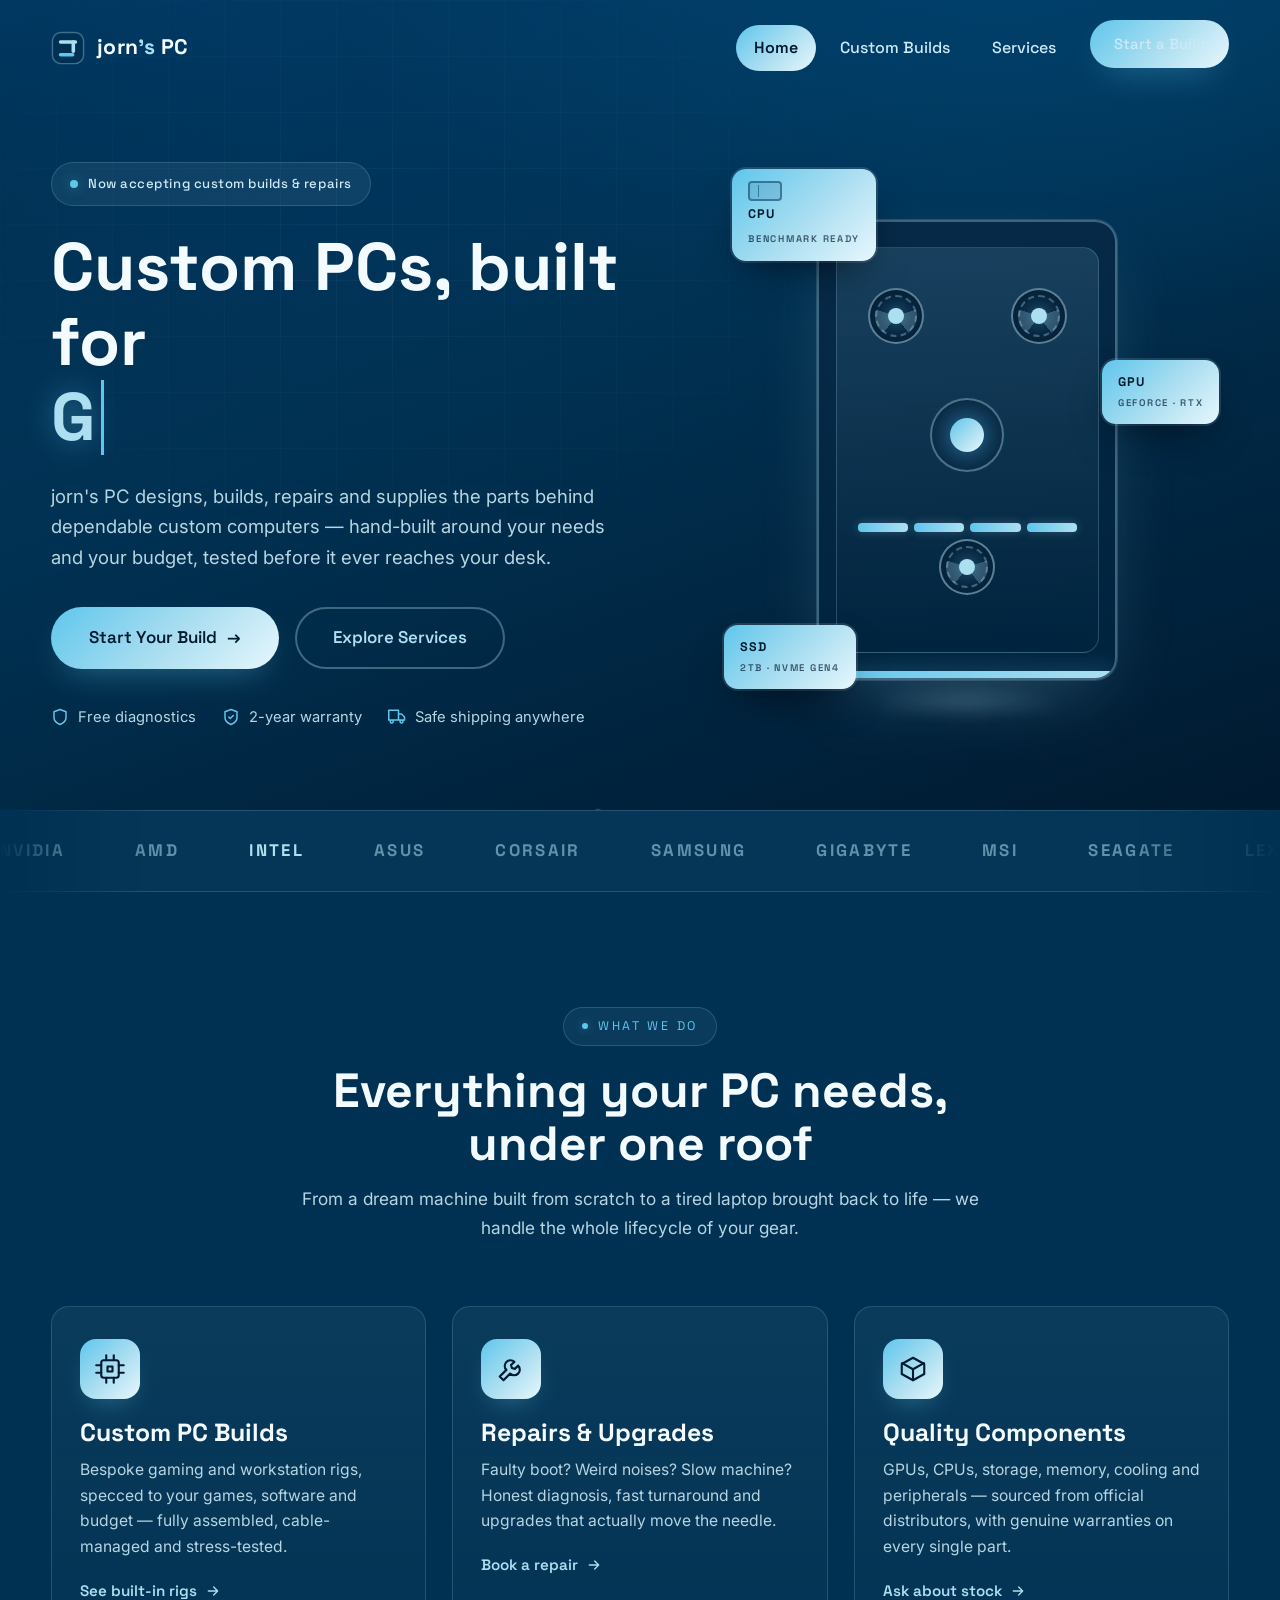
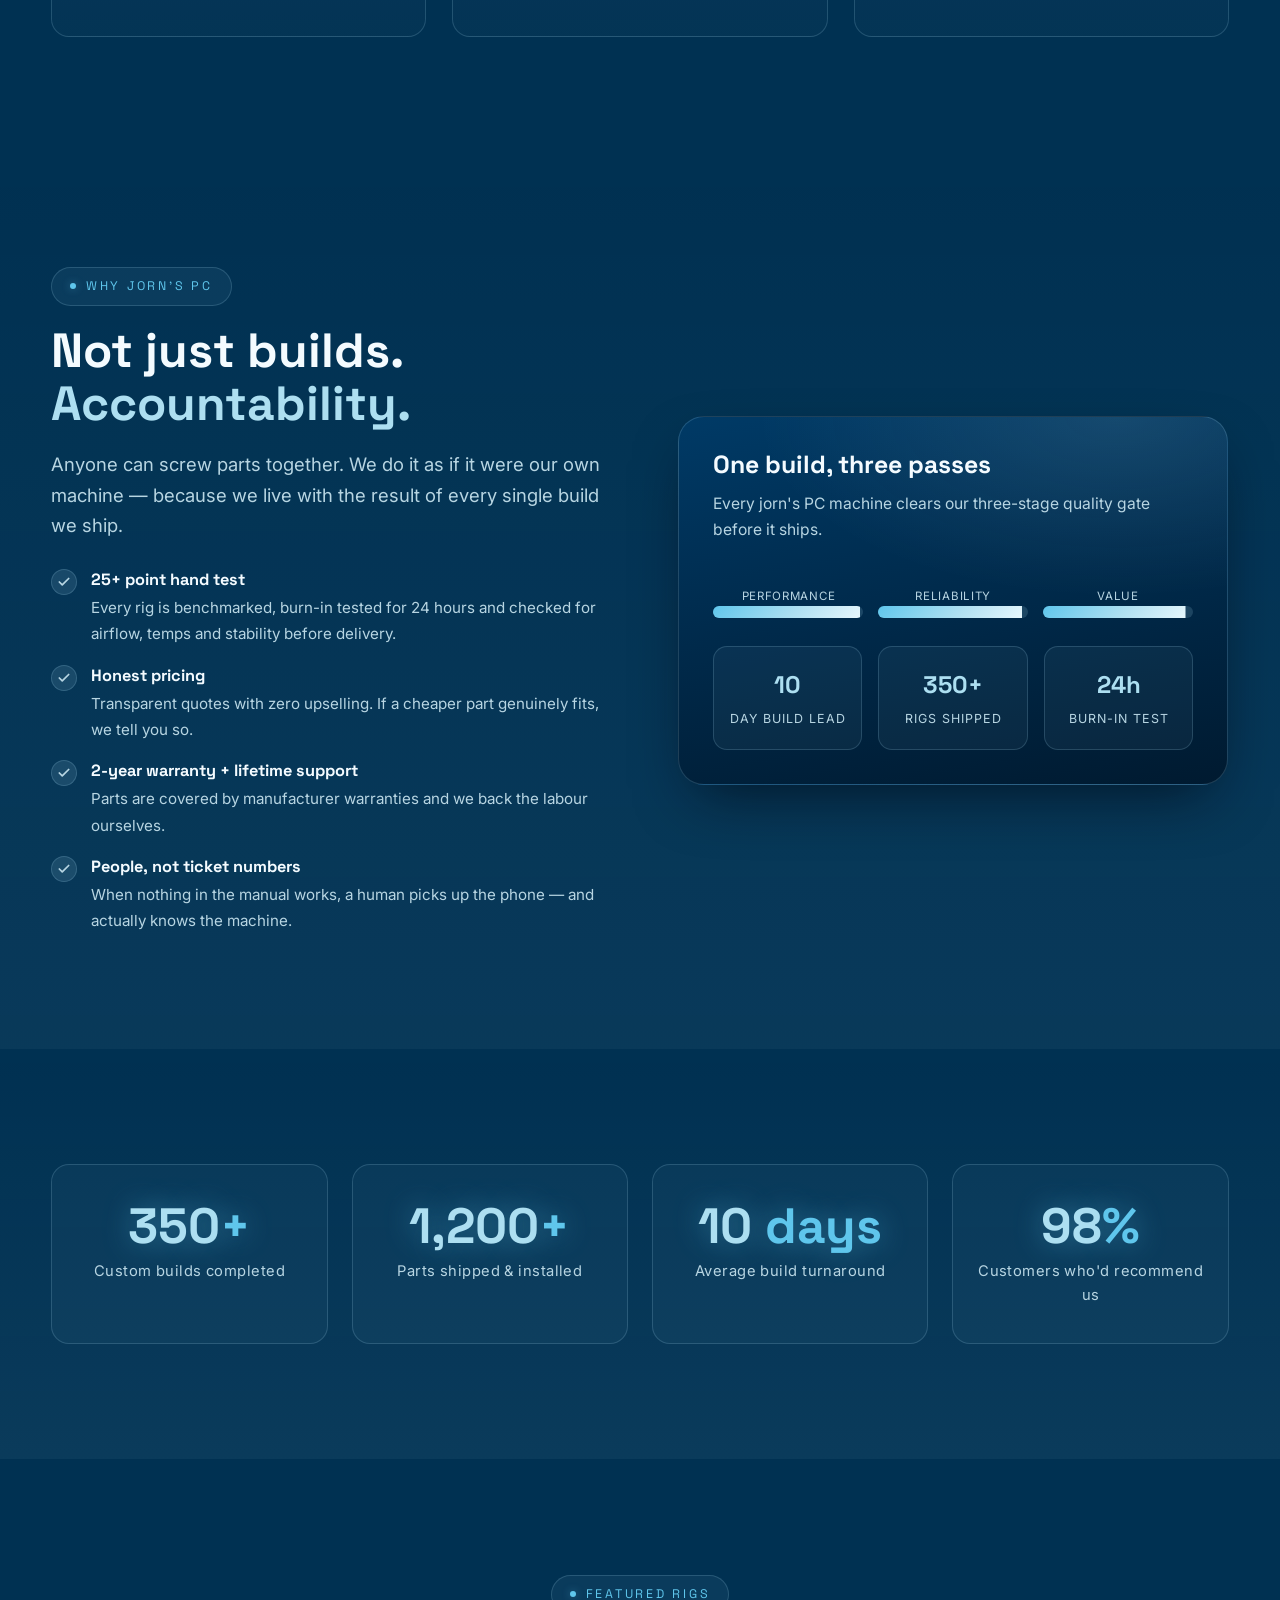
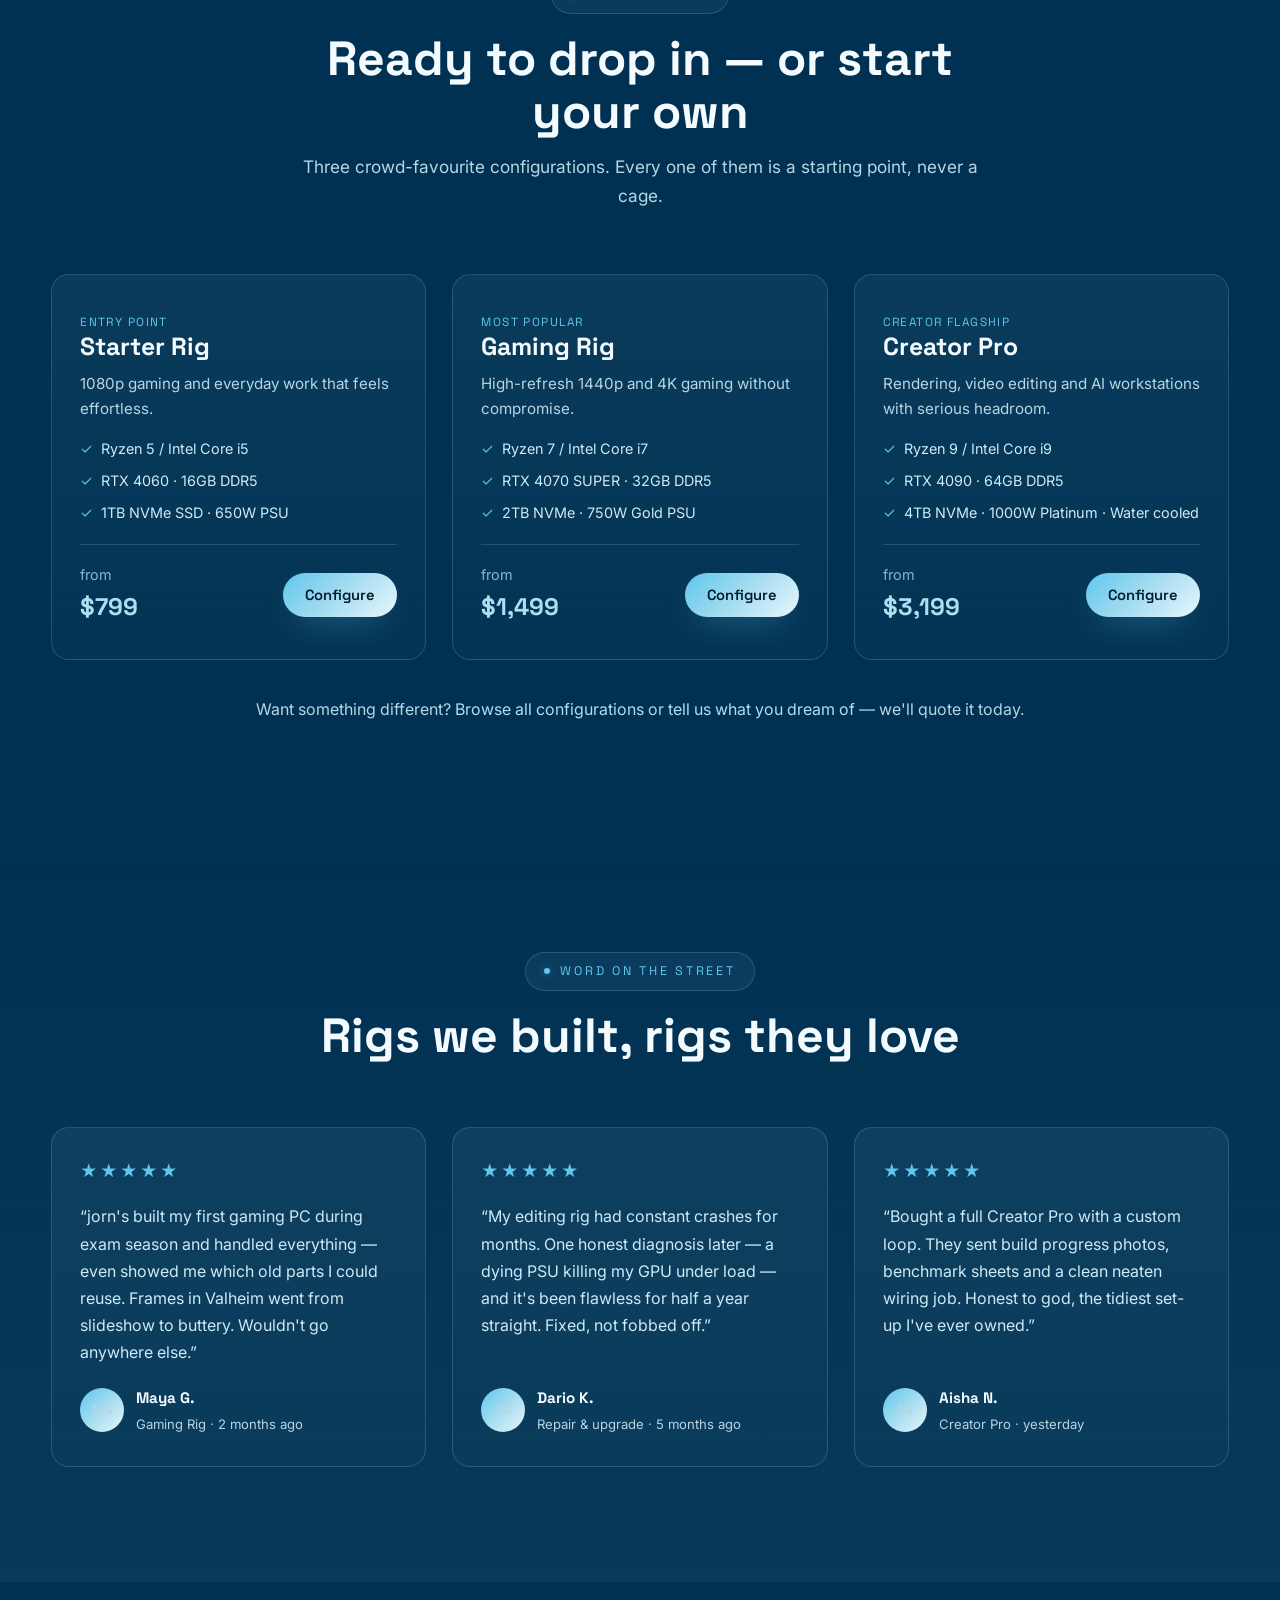
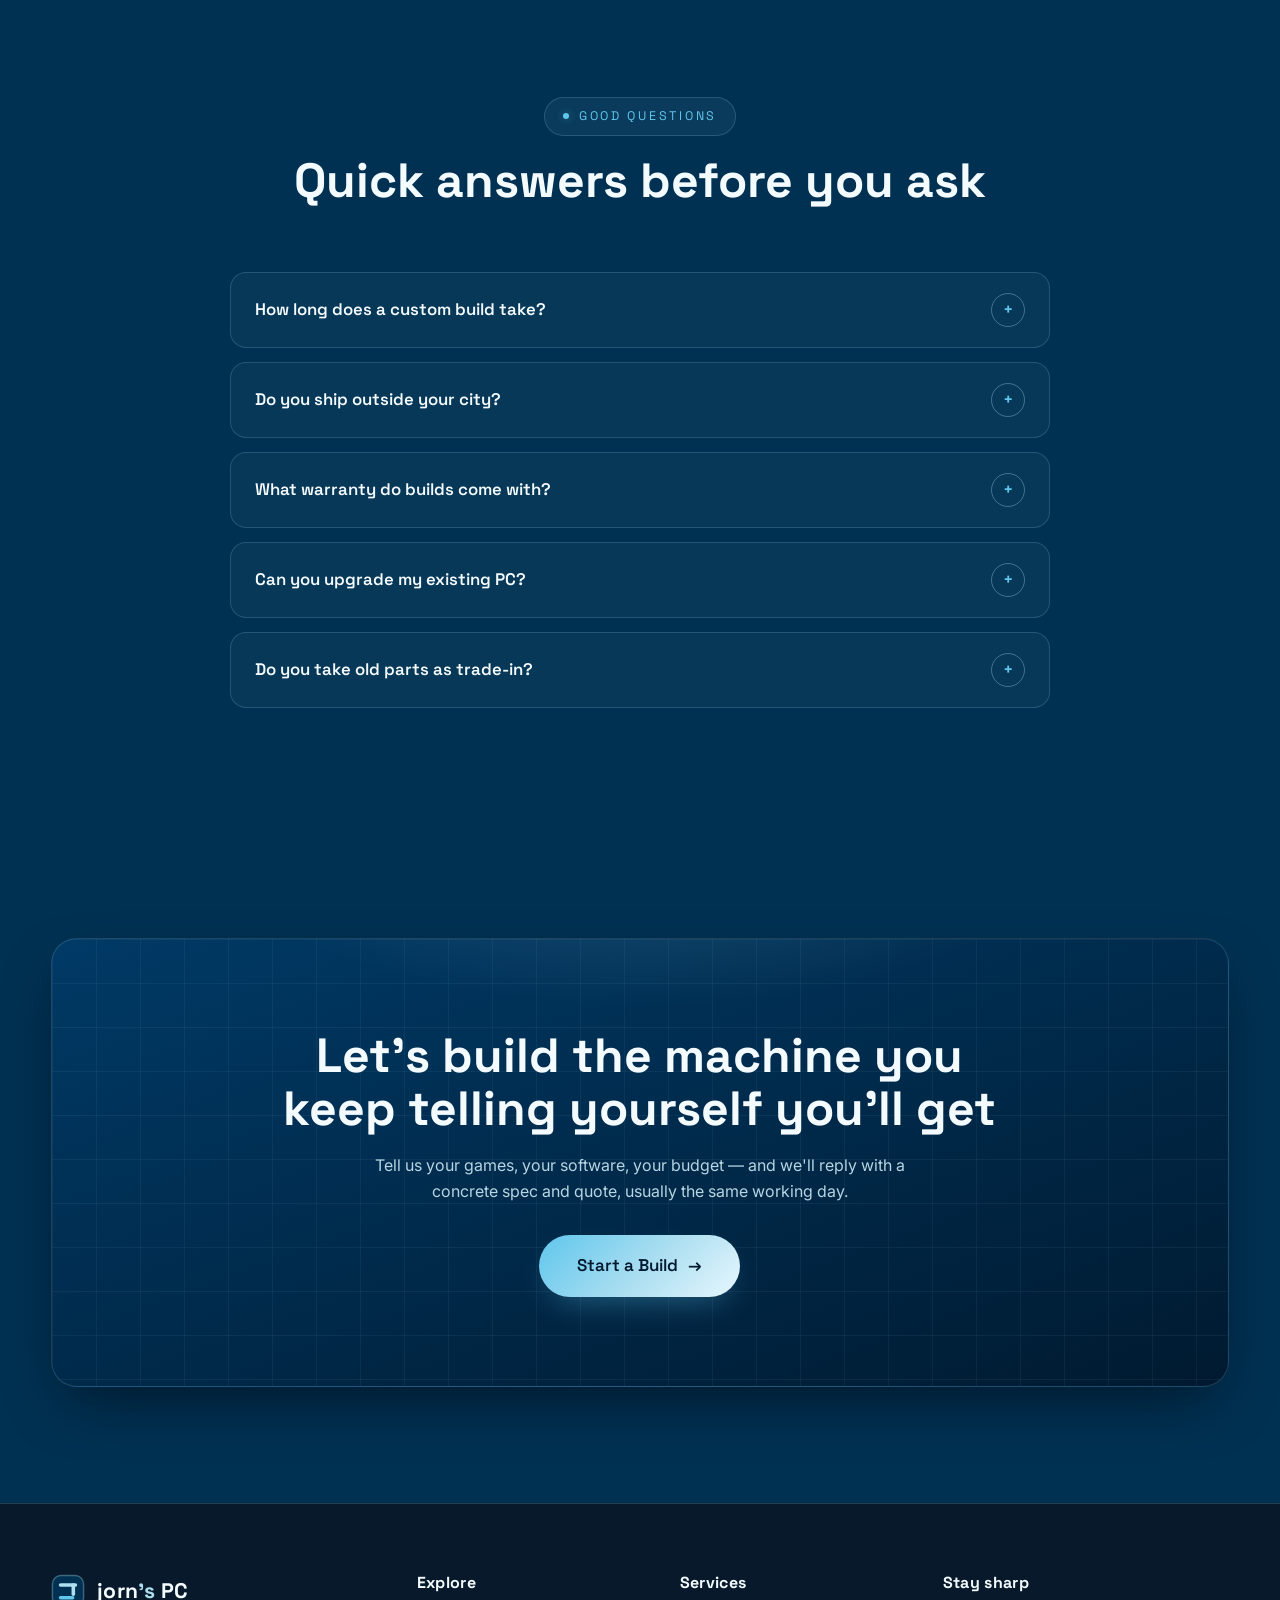
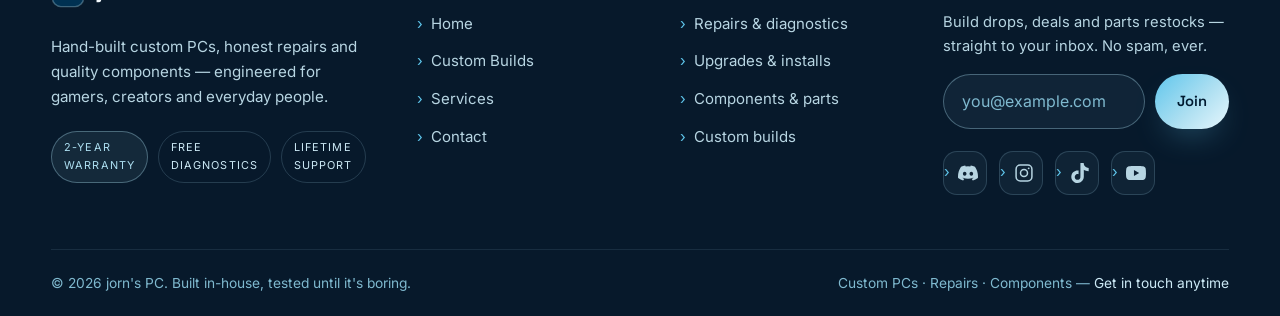
==== index.html @ 671737cf "Initial release of jorn's PC website" ====
<!DOCTYPE html>
<html lang="en">
<head>
  <meta charset="UTF-8">
  <meta name="viewport" content="width=device-width, initial-scale=1.0">
  <title>jorn's PC — Custom PCs, Repairs &amp; Components</title>
  <meta name="description" content="jorn's PC builds custom gaming and workstation PCs, repairs and upgrades hardware, and supplies quality components. Hand-built, tested and supported.">
  <meta name="theme-color" content="#003152">
  <link rel="icon" type="image/svg+xml" href="assets/favicon.svg">

  <meta property="og:title" content="jorn's PC — Custom PCs, Repairs &amp; Components">
  <meta property="og:description" content="Powerful custom PCs, honest repairs and quality components — engineered around you.">
  <meta property="og:type" content="website">
  <meta property="og:url" content="https://yourusername.github.io/jorn-pc/">

  <link rel="preconnect" href="https://fonts.googleapis.com">
  <link rel="preconnect" href="https://fonts.gstatic.com" crossorigin>
  <link href="https://fonts.googleapis.com/css2?family=Space+Grotesk:wght@400;500;600;700&family=Inter:wght@400;500;600;700&display=swap" rel="stylesheet">
  <link rel="stylesheet" href="css/style.css">
</head>
<body class="p-home">
  <noscript><style>.preloader{display:none}</style></noscript>

  <div class="preloader" aria-hidden="true">
    <div class="loader-arc"></div>
    <svg class="loader-logo" viewBox="0 0 48 48" width="72" height="72">
      <rect x="2" y="2" width="44" height="44" rx="12" fill="#003152" stroke="#ADDFF1" stroke-opacity="0.35" stroke-width="2"/>
      <rect x="11" y="13" width="26" height="5" rx="2.5" fill="#ADDFF1"/>
      <rect x="29" y="13" width="5" height="18" rx="2.5" fill="#ADDFF1"/>
      <rect x="11" y="31" width="22" height="5" rx="2.5" fill="#5FC6EC"/>
    </svg>
  </div>

  <header class="site-header" id="siteHeader">
    <div class="container nav-wrap">
      <a href="index.html" class="brand" aria-label="jorn's PC — home">
        <svg viewBox="0 0 48 48" width="34" height="34" aria-hidden="true">
          <rect x="2" y="2" width="44" height="44" rx="12" fill="#003152" stroke="#ADDFF1" stroke-opacity="0.35" stroke-width="2"/>
          <rect x="11" y="13" width="26" height="5" rx="2.5" fill="#ADDFF1"/>
          <rect x="29" y="13" width="5" height="18" rx="2.5" fill="#ADDFF1"/>
          <rect x="11" y="31" width="22" height="5" rx="2.5" fill="#5FC6EC"/>
        </svg>
        <span>jorn<span class="brand-amp">'s</span>&nbsp;PC</span>
      </a>
      <nav class="nav" id="primaryNav" aria-label="Primary navigation">
        <ul>
          <li><a class="nav-link" href="index.html">Home</a></li>
          <li><a class="nav-link" href="builds.html">Custom Builds</a></li>
          <li><a class="nav-link" href="services.html">Services</a></li>
          <li><a class="nav-link btn nav-cta btn--sm" href="contact.html">Start a Build</a></li>
        </ul>
      </nav>
      <button class="nav-toggle" id="navToggle" type="button" aria-expanded="false" aria-controls="primaryNav" aria-label="Toggle menu"><span></span></button>
    </div>
  </header>

  <main>
    <!-- ================= HERO ================= -->
    <section class="hero" data-particles>
      <div class="container">
        <div class="hero-copy">
          <span class="hero-badge"><span class="dot"></span> Now accepting custom builds &amp; repairs</span>
          <h1>Custom PCs, built for <span class="typed-wrap"><span class="typed" data-typing="Gaming.|Your work.|Creation.|You."></span></span></h1>
          <p class="lead">jorn's PC designs, builds, repairs and supplies the parts behind dependable custom computers — hand-built around your needs and your budget, tested before it ever reaches your desk.</p>
          <div class="hero-ctas">
            <a class="btn btn--lg" href="contact.html">Start Your Build <span class="arrow">→</span></a>
            <a class="btn btn--ghost btn--lg" href="services.html">Explore Services</a>
          </div>
          <ul class="hero-trust">
            <li>
              <svg width="18" height="18" viewBox="0 0 24 24" fill="none" stroke="currentColor" stroke-width="2" stroke-linecap="round" stroke-linejoin="round"><path d="M12 22s8-3.5 8-9V5l-8-3-8 3v8c0 5.5 8 9 8 9z"/></svg>
              Free diagnostics
            </li>
            <li>
              <svg width="18" height="18" viewBox="0 0 24 24" fill="none" stroke="currentColor" stroke-width="2" stroke-linecap="round" stroke-linejoin="round"><path d="M12 22s8-3.5 8-9V5l-8-3-8 3v8c0 5.5 8 9 8 9z"/><path d="M9 12l2 2 4-4"/></svg>
              2-year warranty
            </li>
            <li>
              <svg width="18" height="18" viewBox="0 0 24 24" fill="none" stroke="currentColor" stroke-width="2" stroke-linecap="round" stroke-linejoin="round"><path d="M1 3h13v13H1zM14 8h4l4 4v4h-8zM5 20a2 2 0 1 0 0-4 2 2 0 0 0 0 4zM18 20a2 2 0 1 0 0-4 2 2 0 0 0 0 4z"/></svg>
              Safe shipping anywhere
            </li>
          </ul>
        </div>

        <div class="hero-visual reveal">
          <div class="pc-stage">
            <div class="pc">
              <div class="pc-glass">
                <span class="fan fan-a"></span>
                <span class="fan fan-b"></span>
                <div class="cooler"><span></span></div>
                <div class="ram"><i></i><i></i><i></i><i></i></div>
                <span class="fan fan-c"></span>
              </div>
              <div class="pc-rgb"></div>
            </div>
            <div class="chip chip-cpu"><span class="ic"></span>CPU<span><b>Benchmark ready</b></span></div>
            <div class="chip chip-gpu">GPU<b>GEFORCE · RTX</b></div>
            <div class="chip chip-ssd">SSD<b>2TB · NVMe Gen4</b></div>
            <div class="chip chip-ram-chip">RAM<b>DDR5 · 32GB</b></div>
          </div>
        </div>
      </div>
    </section>

    <!-- ================= BRAND MARQUEE ================= -->
    <div class="marquee-shell" aria-hidden="true">
      <div class="marquee">
        <span class="gold">NVIDIA</span><span>AMD</span><span class="gold">INTEL</span><span>ASUS</span><span>CORSAIR</span><span>SAMSUNG</span><span>GIGABYTE</span><span>MSI</span><span>SEAGATE</span><span>LEXAR</span>
        <span class="gold">NVIDIA</span><span>AMD</span><span class="gold">INTEL</span><span>ASUS</span><span>CORSAIR</span><span>SAMSUNG</span><span>GIGABYTE</span><span>MSI</span><span>SEAGATE</span><span>LEXAR</span>
      </div>
    </div>

    <!-- ================= SERVICES PREVIEW ================= -->
    <section class="section">
      <div class="container">
        <div class="section-head reveal">
          <span class="eyebrow">What we do</span>
          <h2>Everything your PC needs, under one roof</h2>
          <p>From a dream machine built from scratch to a tired laptop brought back to life — we handle the whole lifecycle of your gear.</p>
        </div>
        <div class="grid-3 stagger">
          <article class="card tilt">
            <div class="card-icon">
              <svg viewBox="0 0 24 24" fill="none" stroke="currentColor" stroke-width="1.7" stroke-linecap="round" stroke-linejoin="round"><rect x="5" y="5" width="14" height="14" rx="2"/><rect x="10" y="10" width="4" height="4"/><path d="M9 1v4M15 1v4M9 19v4M15 19v4M1 9h4M1 15h4M19 9h4M19 15h4"/></svg>
            </div>
            <h3>Custom PC Builds</h3>
            <p>Bespoke gaming and workstation rigs, specced to your games, software and budget — fully assembled, cable-managed and stress-tested.</p>
            <a class="card-link" href="builds.html">See built-in rigs <svg width="16" height="16" viewBox="0 0 24 24" fill="none" stroke="currentColor" stroke-width="2" stroke-linecap="round" stroke-linejoin="round"><path d="M5 12h14M13 6l6 6-6 6"/></svg></a>
          </article>
          <article class="card tilt">
            <div class="card-icon">
              <svg viewBox="0 0 24 24" fill="none" stroke="currentColor" stroke-width="1.7" stroke-linecap="round" stroke-linejoin="round"><path d="M14.7 6.3a4.5 4.5 0 0 0-6.4 6.4L3 18l3 3 5.3-5.3a4.5 4.5 0 0 0 6.4-6.4l-2.6 2.6-2.4-.7-.7-2.4 2.7-2.5z"/></svg>
            </div>
            <h3>Repairs &amp; Upgrades</h3>
            <p>Faulty boot? Weird noises? Slow machine? Honest diagnosis, fast turnaround and upgrades that actually move the needle.</p>
            <a class="card-link" href="services.html">Book a repair <svg width="16" height="16" viewBox="0 0 24 24" fill="none" stroke="currentColor" stroke-width="2" stroke-linecap="round" stroke-linejoin="round"><path d="M5 12h14M13 6l6 6-6 6"/></svg></a>
          </article>
          <article class="card tilt">
            <div class="card-icon">
              <svg viewBox="0 0 24 24" fill="none" stroke="currentColor" stroke-width="1.7" stroke-linecap="round" stroke-linejoin="round"><path d="M21 8v8l-9 5-9-5V8l9-5 9 5z"/><path d="M3.3 7.3l8.7 4.9 8.7-4.9M12 12.2V21"/></svg>
            </div>
            <h3>Quality Components</h3>
            <p>GPUs, CPUs, storage, memory, cooling and peripherals — sourced from official distributors, with genuine warranties on every single part.</p>
            <a class="card-link" href="contact.html">Ask about stock <svg width="16" height="16" viewBox="0 0 24 24" fill="none" stroke="currentColor" stroke-width="2" stroke-linecap="round" stroke-linejoin="round"><path d="M5 12h14M13 6l6 6-6 6"/></svg></a>
          </article>
        </div>
      </div>
    </section>

    <!-- ================= WHY ================= -->
    <section class="section section--tint">
      <div class="container split">
        <div class="reveal">
          <span class="eyebrow">Why jorn's PC</span>
          <h2>Not just builds. <span class="text-ice">Accountability.</span></h2>
          <p class="lead" style="margin-top:18px;">Anyone can screw parts together. We do it as if it were our own machine — because we live with the result of every single build we ship.</p>
          <ul class="feature-list">
            <li>
              <span class="feature-check"><svg width="14" height="14" viewBox="0 0 24 24" fill="none" stroke="currentColor" stroke-width="3" stroke-linecap="round" stroke-linejoin="round"><path d="M4 12l5 5L20 6"/></svg></span>
              <div><b>25+ point hand test</b><span>Every rig is benchmarked, burn-in tested for 24 hours and checked for airflow, temps and stability before delivery.</span></div>
            </li>
            <li>
              <span class="feature-check"><svg width="14" height="14" viewBox="0 0 24 24" fill="none" stroke="currentColor" stroke-width="3" stroke-linecap="round" stroke-linejoin="round"><path d="M4 12l5 5L20 6"/></svg></span>
              <div><b>Honest pricing</b><span>Transparent quotes with zero upselling. If a cheaper part genuinely fits, we tell you so.</span></div>
            </li>
            <li>
              <span class="feature-check"><svg width="14" height="14" viewBox="0 0 24 24" fill="none" stroke="currentColor" stroke-width="3" stroke-linecap="round" stroke-linejoin="round"><path d="M4 12l5 5L20 6"/></svg></span>
              <div><b>2-year warranty + lifetime support</b><span>Parts are covered by manufacturer warranties and we back the labour ourselves.</span></div>
            </li>
            <li>
              <span class="feature-check"><svg width="14" height="14" viewBox="0 0 24 24" fill="none" stroke="currentColor" stroke-width="3" stroke-linecap="round" stroke-linejoin="round"><path d="M4 12l5 5L20 6"/></svg></span>
              <div><b>People, not ticket numbers</b><span>When nothing in the manual works, a human picks up the phone — and actually knows the machine.</span></div>
            </li>
          </ul>
        </div>

        <div class="panel-art reveal">
          <h3>One build, three passes</h3>
          <p class="lead" style="margin-top:12px;font-size:.98rem;color:var(--muted);">Every jorn's PC machine clears our three-stage quality gate before it ships.</p>
          <div class="mini-parts" style="margin-top:26px;">
            <div class="part"><span class="lbl">Performance</span><div class="bar" style="max-width:150px;--p:.98"></div></div>
            <div class="part"><span class="lbl">Reliability</span><div class="bar" style="max-width:150px;--p:.96"></div></div>
            <div class="part"><span class="lbl">Value</span><div class="bar" style="max-width:150px;--p:.95"></div></div>
          </div>
          <div class="stat-mini">
            <div class="sm"><b>10</b><span>day build lead</span></div>
            <div class="sm"><b>350+</b><span>rigs shipped</span></div>
            <div class="sm"><b>24h</b><span>burn-in test</span></div>
          </div>
        </div>
      </div>
    </section>

    <!-- ================= STATS ================= -->
    <section class="section stats">
      <div class="container">
        <div class="stats-grid stagger">
          <div class="stat-box">
            <div class="stat-num"><span data-count="350">0</span><span class="stat-suffix">+</span></div>
            <p>Custom builds completed</p>
          </div>
          <div class="stat-box">
            <div class="stat-num"><span data-count="1200">0</span><span class="stat-suffix">+</span></div>
            <p>Parts shipped &amp; installed</p>
          </div>
          <div class="stat-box">
            <div class="stat-num"><span data-count="10">0</span><span class="stat-suffix"> days</span></div>
            <p>Average build turnaround</p>
          </div>
          <div class="stat-box">
            <div class="stat-num"><span data-count="98">0</span><span class="stat-suffix">%</span></div>
            <p>Customers who'd recommend us</p>
          </div>
        </div>
      </div>
    </section>

    <!-- ================= FEATURED RIGS ================= -->
    <section class="section">
      <div class="container">
        <div class="section-head reveal">
          <span class="eyebrow">Featured rigs</span>
          <h2>Ready to drop in — or start your own</h2>
          <p>Three crowd-favourite configurations. Every one of them is a starting point, never a cage.</p>
        </div>
        <div class="grid-3 stagger">
          <article class="card tilt">
            <span class="tier-tag" style="font-family:var(--font-head);font-size:.74rem;letter-spacing:.12em;text-transform:uppercase;color:var(--ice-bright);">Entry point</span>
            <h3>Starter Rig</h3>
            <p style="color:var(--muted);font-size:.95rem;margin:10px 0 16px;">1080p gaming and everyday work that feels effortless.</p>
            <ul class="specs" style="display:grid;gap:8px;margin-bottom:20px;list-style:none;">
              <li style="display:flex;gap:8px;color:var(--ice-soft);font-size:.9rem;"><span style="color:var(--ice-bright);">✓</span> Ryzen 5 / Intel Core i5</li>
              <li style="display:flex;gap:8px;color:var(--ice-soft);font-size:.9rem;"><span style="color:var(--ice-bright);">✓</span> RTX 4060 · 16GB DDR5</li>
              <li style="display:flex;gap:8px;color:var(--ice-soft);font-size:.9rem;"><span style="color:var(--ice-bright);">✓</span> 1TB NVMe SSD · 650W PSU</li>
            </ul>
            <div class="tier-foot" style="display:flex;justify-content:space-between;align-items:center;border-top:1px solid var(--line);padding-top:18px;margin-top:auto;">
              <span class="tier-price" style="color:var(--ice-dim);font-size:.9rem;">from <b style="display:block;font-size:1.5rem;color:var(--ice);font-family:var(--font-head);">$799</b></span>
              <a class="btn btn--sm" href="contact.html">Configure</a>
            </div>
          </article>
          <article class="card tilt">
            <span class="tier-tag" style="font-family:var(--font-head);font-size:.74rem;letter-spacing:.12em;text-transform:uppercase;color:var(--ice-bright);">Most popular</span>
            <h3>Gaming Rig</h3>
            <p style="color:var(--muted);font-size:.95rem;margin:10px 0 16px;">High-refresh 1440p and 4K gaming without compromise.</p>
            <ul class="specs" style="display:grid;gap:8px;margin-bottom:20px;list-style:none;">
              <li style="display:flex;gap:8px;color:var(--ice-soft);font-size:.9rem;"><span style="color:var(--ice-bright);">✓</span> Ryzen 7 / Intel Core i7</li>
              <li style="display:flex;gap:8px;color:var(--ice-soft);font-size:.9rem;"><span style="color:var(--ice-bright);">✓</span> RTX 4070 SUPER · 32GB DDR5</li>
              <li style="display:flex;gap:8px;color:var(--ice-soft);font-size:.9rem;"><span style="color:var(--ice-bright);">✓</span> 2TB NVMe · 750W Gold PSU</li>
            </ul>
            <div class="tier-foot" style="display:flex;justify-content:space-between;align-items:center;border-top:1px solid var(--line);padding-top:18px;margin-top:auto;">
              <span class="tier-price" style="color:var(--ice-dim);font-size:.9rem;">from <b style="display:block;font-size:1.5rem;color:var(--ice);font-family:var(--font-head);">$1,499</b></span>
              <a class="btn btn--sm" href="contact.html">Configure</a>
            </div>
          </article>
          <article class="card tilt">
            <span class="tier-tag" style="font-family:var(--font-head);font-size:.74rem;letter-spacing:.12em;text-transform:uppercase;color:var(--ice-bright);">Creator flagship</span>
            <h3>Creator Pro</h3>
            <p style="color:var(--muted);font-size:.95rem;margin:10px 0 16px;">Rendering, video editing and AI workstations with serious headroom.</p>
            <ul class="specs" style="display:grid;gap:8px;margin-bottom:20px;list-style:none;">
              <li style="display:flex;gap:8px;color:var(--ice-soft);font-size:.9rem;"><span style="color:var(--ice-bright);">✓</span> Ryzen 9 / Intel Core i9</li>
              <li style="display:flex;gap:8px;color:var(--ice-soft);font-size:.9rem;"><span style="color:var(--ice-bright);">✓</span> RTX 4090 · 64GB DDR5</li>
              <li style="display:flex;gap:8px;color:var(--ice-soft);font-size:.9rem;"><span style="color:var(--ice-bright);">✓</span> 4TB NVMe · 1000W Platinum · Water cooled</li>
            </ul>
            <div class="tier-foot" style="display:flex;justify-content:space-between;align-items:center;border-top:1px solid var(--line);padding-top:18px;margin-top:auto;">
              <span class="tier-price" style="color:var(--ice-dim);font-size:.9rem;">from <b style="display:block;font-size:1.5rem;color:var(--ice);font-family:var(--font-head);">$3,199</b></span>
              <a class="btn btn--sm" href="contact.html">Configure</a>
            </div>
          </article>
        </div>
        <p style="text-align:center;margin-top:36px;color:var(--muted);">
          Want something different? <a href="builds.html" style="color:var(--ice);">Browse all configurations</a> or <a href="contact.html" style="color:var(--ice);">tell us what you dream of</a> — we'll quote it today.
        </p>
      </div>
    </section>

    <!-- ================= TESTIMONIALS ================= -->
    <section class="section section--tint">
      <div class="container">
        <div class="section-head reveal">
          <span class="eyebrow">Word on the street</span>
          <h2>Rigs we built, rigs they love</h2>
        </div>
        <div class="grid-3 stagger">
          <article class="t-card">
            <div class="t-stars" aria-hidden="true">★★★★★</div>
            <blockquote>“jorn's built my first gaming PC during exam season and handled everything — even showed me which old parts I could reuse. Frames in Valheim went from slideshow to buttery. Wouldn't go anywhere else.”</blockquote>
            <div class="t-meta"><span class="t-avatar">MG</span><div><b>Maya G.</b><span>Gaming Rig · 2 months ago</span></div></div>
          </article>
          <article class="t-card">
            <div class="t-stars" aria-hidden="true">★★★★★</div>
            <blockquote>“My editing rig had constant crashes for months. One honest diagnosis later — a dying PSU killing my GPU under load — and it's been flawless for half a year straight. Fixed, not fobbed off.”</blockquote>
            <div class="t-meta"><span class="t-avatar">DK</span><div><b>Dario K.</b><span>Repair &amp; upgrade · 5 months ago</span></div></div>
          </article>
          <article class="t-card">
            <div class="t-stars" aria-hidden="true">★★★★★</div>
            <blockquote>“Bought a full Creator Pro with a custom loop. They sent build progress photos, benchmark sheets and a clean neaten wiring job. Honest to god, the tidiest set-up I've ever owned.”</blockquote>
            <div class="t-meta"><span class="t-avatar">AN</span><div><b>Aisha N.</b><span>Creator Pro · yesterday</span></div></div>
          </article>
        </div>
      </div>
    </section>

    <!-- ================= FAQ ================= -->
    <section class="section">
      <div class="container">
        <div class="section-head reveal">
          <span class="eyebrow">Good questions</span>
          <h2>Quick answers before you ask</h2>
        </div>
        <div class="faq-list reveal">
          <details class="faq-item">
            <summary>How long does a custom build take? <span class="fi">+</span></summary>
            <div class="faq-body">Most builds ship within 7–10 days. Fully custom or water-cooled projects can take 2–3 weeks because every rig goes through a 24-hour burn-in and stress test before it leaves the bench.</div>
          </details>
          <details class="faq-item">
            <summary>Do you ship outside your city? <span class="fi">+</span></summary>
            <div class="faq-body">Yes. We ship safely-packed rigs across the whole country and field-test the packaging on every generation before release — expansion foam, double boxes, the works.</div>
          </details>
          <details class="faq-item">
            <summary>What warranty do builds come with? <span class="fi">+</span></summary>
            <div class="faq-body">Every build includes 2-year warranty on labour and workmanship, plus full manufacturer warranties on every component (usually 3–5 years). We also offer lifetime support on the machines we've built.</div>
          </details>
          <details class="faq-item">
            <summary>Can you upgrade my existing PC? <span class="fi">+</span></summary>
            <div class="faq-body">Absolutely — and that's usually the smartest money you'll spend. Free consultation to figure out which single upgrade will bring the most frames per dollar, then we install and test it.</div>
          </details>
          <details class="faq-item">
            <summary>Do you take old parts as trade-in? <span class="fi">+</span></summary>
            <div class="faq-body">Yes. Clean, working parts are tested and credited against your new build. If a part isn't worth anything we'll tell you straight, so you can keep it or recycle it sensibly.</div>
          </details>
        </div>
      </div>
    </section>

    <!-- ================= CTA ================= -->
    <section class="section">
      <div class="container">
        <div class="cta-band reveal">
          <h2>Let's build the machine you keep telling yourself you'll get</h2>
          <p>Tell us your games, your software, your budget — and we'll reply with a concrete spec and quote, usually the same working day.</p>
          <a class="btn btn--lg" href="contact.html">Start a Build <span class="arrow">→</span></a>
        </div>
      </div>
    </section>
  </main>

  <footer class="site-footer">
    <div class="container">
      <div class="footer-grid">
        <div class="footer-brand">
          <a href="index.html" class="brand" aria-label="jorn's PC — home">
            <svg viewBox="0 0 48 48" width="34" height="34" aria-hidden="true">
              <rect x="2" y="2" width="44" height="44" rx="12" fill="#003152" stroke="#ADDFF1" stroke-opacity="0.35" stroke-width="2"/>
              <rect x="11" y="13" width="26" height="5" rx="2.5" fill="#ADDFF1"/>
              <rect x="29" y="13" width="5" height="18" rx="2.5" fill="#ADDFF1"/>
              <rect x="11" y="31" width="22" height="5" rx="2.5" fill="#5FC6EC"/>
            </svg>
            <span>jorn<span class="brand-amp">'s</span>&nbsp;PC</span>
          </a>
          <p>Hand-built custom PCs, honest repairs and quality components — engineered for gamers, creators and everyday people.</p>
          <div class="footer-badges">
            <span class="footer-badge hot">2-year warranty</span>
            <span class="footer-badge">Free diagnostics</span>
            <span class="footer-badge">Lifetime support</span>
          </div>
        </div>

        <div class="footer-col">
          <h4>Explore</h4>
          <ul>
            <li><a href="index.html">Home</a></li>
            <li><a href="builds.html">Custom Builds</a></li>
            <li><a href="services.html">Services</a></li>
            <li><a href="contact.html">Contact</a></li>
          </ul>
        </div>

        <div class="footer-col">
          <h4>Services</h4>
          <ul>
            <li><a href="services.html">Repairs &amp; diagnostics</a></li>
            <li><a href="services.html">Upgrades &amp; installs</a></li>
            <li><a href="services.html">Components &amp; parts</a></li>
            <li><a href="builds.html">Custom builds</a></li>
          </ul>
        </div>

        <div class="footer-col">
          <h4>Stay sharp</h4>
          <p style="color:var(--muted);font-size:.92rem;margin-bottom:16px;">Build drops, deals and parts restocks — straight to your inbox. No spam, ever.</p>
          <form class="news-form" id="newsForm">
            <input type="email" name="email" placeholder="you@example.com" aria-label="Email address" required>
            <button class="btn btn--sm" type="submit">Join</button>
          </form>
          <p class="news-note" id="newsNote"></p>
          <div class="socials">
            <a class="social-link" href="#" aria-label="Discord" rel="noopener">
              <svg width="20" height="20" viewBox="0 0 24 24" fill="currentColor" aria-hidden="true"><path d="M20.317 4.37a19.79 19.79 0 0 0-4.885-1.515.074.074 0 0 0-.079.037c-.21.375-.444.865-.608 1.25a18.27 18.27 0 0 0-5.487 0 12.64 12.64 0 0 0-.617-1.25.077.077 0 0 0-.079-.037 19.736 19.736 0 0 0-4.885 1.515.07.07 0 0 0-.032.028C.533 9.046-.32 13.58.099 18.058a.082.082 0 0 0 .031.056c2.053 1.507 4.041 2.423 5.993 3.03a.078.078 0 0 0 .084-.028c.462-.63.873-1.295 1.226-1.994a.076.076 0 0 0-.041-.106c-.653-.247-1.274-.549-1.872-.892a.077.077 0 0 1-.008-.128c.126-.094.252-.192.372-.291a.074.074 0 0 1 .077-.01c3.928 1.793 8.18 1.793 12.062 0a.074.074 0 0 1 .078.01c.12.099.246.198.373.291a.077.077 0 0 1-.007.127 12.3 12.3 0 0 1-1.873.892.077.077 0 0 0-.041.107c.36.698.772 1.362 1.225 1.993a.076.076 0 0 0 .084.028c1.961-.607 3.95-1.522 6.002-3.03a.077.077 0 0 0 .032-.054c.5-5.177-.838-9.673-3.549-13.66a.06.06 0 0 0-.031-.029ZM8.02 15.33c-1.183 0-2.157-1.085-2.157-2.419 0-1.333.956-2.419 2.157-2.419 1.21 0 2.176 1.096 2.157 2.42 0 1.333-.956 2.418-2.157 2.418Zm7.975 0c-1.183 0-2.157-1.085-2.157-2.419 0-1.333.955-2.419 2.157-2.419 1.21 0 2.176 1.096 2.157 2.42 0 1.333-.946 2.418-2.157 2.418Z"/></svg>
            </a>
            <a class="social-link" href="#" aria-label="Instagram" rel="noopener">
              <svg width="20" height="20" viewBox="0 0 24 24" fill="none" stroke="currentColor" stroke-width="1.8" stroke-linecap="round" aria-hidden="true"><rect x="2.5" y="2.5" width="19" height="19" rx="5"/><circle cx="12" cy="12" r="4.2"/><circle cx="17.6" cy="6.4" r="1.1" fill="currentColor" stroke="none"/></svg>
            </a>
            <a class="social-link" href="#" aria-label="TikTok" rel="noopener">
              <svg width="20" height="20" viewBox="0 0 24 24" fill="currentColor" aria-hidden="true"><path d="M12.525.02c1.31-.02 2.61-.01 3.91-.02.08 1.53.63 3.09 1.75 4.17 1.12 1.11 2.7 1.62 4.24 1.79v4.03c-1.44-.05-2.89-.35-4.2-.97-.57-.26-1.1-.59-1.62-.93-.01 2.92.01 5.84-.02 8.75-.08 1.4-.54 2.79-1.35 3.94-1.31 1.92-3.58 3.17-5.91 3.21-1.43.08-2.86-.31-4.08-1.03-2.02-1.19-3.44-3.37-3.65-5.71-.02-.5-.03-1-.01-1.49.18-1.9 1.12-3.72 2.58-4.96 1.66-1.44 3.98-2.13 6.15-1.72.02 1.48-.04 2.96-.04 4.44-.99-.32-2.15-.23-3.02.37-.63.41-1.11 1.04-1.36 1.75-.21.51-.15 1.07-.14 1.61.24 1.64 1.82 3.02 3.5 2.87 1.12-.01 2.19-.66 2.77-1.61.19-.33.4-.67.41-1.06.1-1.79.06-3.57.07-5.36.01-4.03-.01-8.05.02-12.07Z"/></svg>
            </a>
            <a class="social-link" href="#" aria-label="YouTube" rel="noopener">
              <svg width="20" height="20" viewBox="0 0 24 24" fill="currentColor" aria-hidden="true"><path d="M23.5 6.19a3.02 3.02 0 0 0-2.12-2.14C19.5 3.55 12 3.55 12 3.55s-7.5 0-9.38.5A3.02 3.02 0 0 0 .5 6.19C0 8.07 0 12 0 12s0 3.93.5 5.81a3.02 3.02 0 0 0 2.12 2.14c1.88.5 9.38.5 9.38.5s7.5 0 9.38-.5a3.02 3.02 0 0 0 2.12-2.14C24 15.93 24 12 24 12s0-3.93-.5-5.81ZM9.55 15.57V8.43L15.82 12l-6.27 3.57Z"/></svg>
            </a>
          </div>
        </div>
      </div>

      <div class="footer-bottom">
        <p>© <span id="year">2026</span> jorn's PC. Built in-house, tested until it's boring.</p>
        <p>Custom PCs · Repairs · Components — <a href="contact.html">Get in touch anytime</a></p>
      </div>
    </div>
  </footer>

  <button class="to-top" id="toTop" type="button" aria-label="Back to top">
    <svg width="20" height="20" viewBox="0 0 24 24" fill="none" stroke="currentColor" stroke-width="2.2" stroke-linecap="round" stroke-linejoin="round"><path d="M12 19V5M5 12l7-7 7 7"/></svg>
  </button>

  <script src="js/main.js"></script>
</body>
</html>
---- css/style.css ----
/* ============================================================
   jorn's PC — Stylesheet
   Theme: Dark Azure (#003152) + Soft Blue (#ADDFF1)
   ============================================================ */

:root{
  --azure:        #003152;
  --azure-deep:   #001a30;
  --azure-dark:   #002240;
  --ink:          #07192b;
  --ice:          #ADDFF1;
  --ice-soft:     #cdeaf6;
  --ice-dim:      #7fb9cf;
  --ice-bright:   #5FC6EC;
  --white:        #f4fbff;
  --muted:        #b7d5e2;
  --line:         rgba(173,223,241,.18);
  --line-strong:  rgba(173,223,241,.35);
  --glow:         rgba(173,223,241,.25);
  --glow-bright:  rgba(95,198,236,.45);
  --grad-hero:    radial-gradient(1200px 700px at 80% -10%, rgba(0,74,122,.65), transparent 60%),
                  radial-gradient(900px 600px at -10% 30%, rgba(0,49,82,.9), transparent 55%),
                  linear-gradient(160deg, #003A66 0%, #003152 45%, #001a30 100%);
  --grad-accent:  linear-gradient(135deg, #5FC6EC 0%, #ADDFF1 55%, #e7f7fd 100%);
  --grad-panel:   linear-gradient(180deg, rgba(173,223,241,.06), rgba(173,223,241,.02));
  --font-head:    'Space Grotesk', 'Segoe UI', system-ui, sans-serif;
  --font-body:    'Inter', 'Segoe UI', system-ui, -apple-system, sans-serif;
  --radius:       18px;
  --radius-lg:    26px;
  --shadow:       0 24px 60px -20px rgba(0,10,20,.75);
  --shadow-glow:  0 0 0 1px var(--line), 0 28px 70px -24px var(--glow);
  --maxw:         1200px;
}

/* ---------- Reset ---------- */
*,*::before,*::after{ box-sizing:border-box; margin:0; padding:0; }

html{
  scroll-behavior:smooth;
  -webkit-text-size-adjust:100%;
}

body{
  font-family:var(--font-body);
  color:var(--white);
  background:var(--azure);
  line-height:1.65;
  overflow-x:hidden;
  min-height:100vh;
  -webkit-font-smoothing:antialiased;
}

img,svg{ display:block; max-width:100%; }
a{ color:var(--ice); text-decoration:none; }
ul{ list-style:none; }
button{ font:inherit; cursor:pointer; }
input,select,textarea{ font:inherit; }

::selection{ background:var(--ice); color:var(--azure-deep); }

/* Custom scrollbar */
::-webkit-scrollbar{ width:12px; }
::-webkit-scrollbar-track{ background:var(--azure-deep); }
::-webkit-scrollbar-thumb{
  background:linear-gradient(180deg,#1c5a84,#08385c);
  border-radius:999px;
  border:3px solid var(--azure-deep);
}
::-webkit-scrollbar-thumb:hover{ background:var(--ice-bright); }

html{ scrollbar-color:#1c5a84 var(--azure-deep); scrollbar-width:thin; }

:focus-visible{
  outline:2px solid var(--ice-bright);
  outline-offset:3px;
  border-radius:6px;
}

/* ---------- Layout helpers ---------- */
.container{ width:min(var(--maxw), 92%); margin-inline:auto; }
.section{ padding:clamp(64px, 9vw, 120px) 0; position:relative; }
.section--tint{ background:linear-gradient(180deg, transparent, rgba(173,223,241,.05)); }

.section-head{ max-width:720px; margin:0 auto clamp(40px, 6vw, 64px); text-align:center; }
.eyebrow{
  display:inline-flex; align-items:center; gap:10px;
  font-family:var(--font-head); font-size:.78rem; letter-spacing:.22em;
  text-transform:uppercase; color:var(--ice-bright);
  border:1px solid var(--line); border-radius:999px;
  padding:8px 18px; margin-bottom:18px; background:rgba(173,223,241,.06);
}
.eyebrow::before{ content:""; width:6px; height:6px; border-radius:50%; background:var(--ice-bright); box-shadow:0 0 10px var(--glow-bright); }

h1,h2,h3,h4{ font-family:var(--font-head); line-height:1.12; font-weight:700; color:var(--white); }
h1{ font-size:clamp(2.4rem, 5.6vw, 4.2rem); }
h2{ font-size:clamp(1.9rem, 4vw, 3rem); }
h3{ font-size:clamp(1.2rem, 2.2vw, 1.55rem); }
.section-head p{ color:var(--muted); font-size:1.08rem; margin-top:14px; }
.text-ice{ color:var(--ice); }

.lead{ color:var(--muted); font-size:clamp(1.02rem, 1.6vw, 1.16rem); }

/* ---------- Buttons ---------- */
.btn{
  display:inline-flex; align-items:center; justify-content:center; gap:10px;
  font-family:var(--font-head); font-weight:600; font-size:1rem;
  padding:14px 30px; border-radius:999px; border:0; cursor:pointer;
  background:var(--grad-accent); color:var(--azure-deep);
  box-shadow:0 14px 34px -14px var(--glow-bright);
  transition:transform .25s ease, box-shadow .25s ease, filter .25s ease;
  position:relative; overflow:hidden;
}
.btn::after{
  content:""; position:absolute; inset:0;
  background:linear-gradient(105deg, transparent 30%, rgba(255,255,255,.55) 50%, transparent 70%);
  transform:translateX(-120%);
  transition:transform .7s ease;
}
.btn:hover::after{ transform:translateX(120%); }
.btn:hover{ transform:translateY(-3px); box-shadow:0 22px 44px -16px var(--glow-bright); filter:brightness(1.05); }
.btn:active{ transform:translateY(-1px); }

.btn--ghost{
  background:transparent; color:var(--ice);
  box-shadow:inset 0 0 0 2px var(--line-strong); border:0;
}
.btn--ghost:hover{ background:rgba(173,223,241,.1); box-shadow:inset 0 0 0 2px var(--ice); box-shadow:0 18px 40px -20px var(--glow); }
.btn--sm{ padding:10px 22px; font-size:.92rem; }
.btn--lg{ padding:17px 38px; font-size:1.06rem; }
.btn .arrow{ transition:transform .25s ease; }
.btn:hover .arrow{ transform:translateX(4px); }

/* ---------- Preloader ---------- */
.preloader{
  position:fixed; inset:0; z-index:1000; display:grid; place-items:center;
  background:radial-gradient(circle at 50% 40%, #003A66, var(--azure-deep));
  transition:opacity .6s ease, visibility .6s ease;
}
.preloader.done{ opacity:0; visibility:hidden; }
.preloader .loader-logo{ width:72px; height:72px; }
.preloader .loader-arc{
  width:92px; height:92px; position:absolute; border-radius:50%;
  border:3px solid transparent; border-top-color:var(--ice-bright);
  animation:spin .9s linear infinite;
}
@keyframes spin{ to{ transform:rotate(360deg); } }

/* ---------- Header ---------- */
.site-header{
  position:fixed; top:0; left:0; right:0; z-index:900;
  padding:20px 0; transition:padding .3s ease, background .3s ease, border-color .3s ease;
  border-bottom:1px solid transparent;
}
.site-header.scrolled{
  padding:10px 0;
  background:rgba(2,26,44,.82);
  backdrop-filter:blur(14px);
  -webkit-backdrop-filter:blur(14px);
  border-bottom-color:var(--line);
}
.nav-wrap{ display:flex; align-items:center; justify-content:space-between; gap:20px; }

.brand{ display:inline-flex; align-items:center; gap:12px; font-family:var(--font-head); font-weight:700; font-size:1.32rem; color:var(--white); letter-spacing:.01em; }
.brand svg{ transition:filter .3s ease; }
.brand:hover svg{ filter:drop-shadow(0 0 14px var(--glow-bright)); }
.brand .brand-amp{ color:var(--ice); }
.brand em{ font-style:normal; color:var(--ice-bright); }

.nav{ display:flex; align-items:center; gap:8px; }
.nav ul{ display:flex; align-items:center; gap:6px; }
.nav-link{
  display:inline-block; padding:10px 18px; border-radius:999px;
  font-family:var(--font-head); font-weight:500; color:var(--ice-soft);
  position:relative; transition:color .25s ease, background .25s ease;
}
.nav-link:hover{ color:var(--white); background:rgba(173,223,241,.1); }
.nav-link.current{ color:var(--azure-deep); background:var(--grad-accent); font-weight:600; }
.nav-cta{ margin-left:10px; padding:12px 24px; }

.nav-toggle{
  display:none; position:relative; z-index:920;
  width:46px; height:46px; border-radius:12px; border:1px solid var(--line);
  background:rgba(173,223,241,.06);
}
.nav-toggle span,.nav-toggle span::before,.nav-toggle span::after{
  content:""; position:absolute; left:13px; width:20px; height:2px;
  background:var(--ice); border-radius:2px; transition:transform .3s ease, top .3s ease;
}
.nav-toggle span{ top:22px; }
.nav-toggle span::before{ top:-7px; }
.nav-toggle span::after{ top:7px; }
.nav-toggle.open span{ background:transparent; }
.nav-toggle.open span::before{ top:0; transform:rotate(45deg); }
.nav-toggle.open span::after{ top:0; transform:rotate(-45deg); }

/* ---------- Hero ---------- */
.hero{ position:relative; padding:clamp(140px, 18vh, 200px) 0 clamp(70px, 9vh, 110px); background:var(--grad-hero); overflow:hidden; }
.hero::before{
  content:""; position:absolute; inset:0; pointer-events:none;
  background-image:
    linear-gradient(rgba(173,223,241,.05) 1px, transparent 1px),
    linear-gradient(90deg, rgba(173,223,241,.05) 1px, transparent 1px);
  background-size:56px 56px;
  mask-image:radial-gradient(700px 500px at 30% 30%, #000 0%, transparent 75%);
  -webkit-mask-image:radial-gradient(700px 500px at 30% 30%, #000 0%, transparent 75%);
}
.hero .container{ position:relative; z-index:2; display:grid; grid-template-columns:1.05fr .95fr; gap:clamp(40px, 6vw, 80px); align-items:center; }

.hero-badge{
  display:inline-flex; align-items:center; gap:10px; margin-bottom:24px;
  padding:10px 18px; border-radius:999px; background:rgba(173,223,241,.08);
  border:1px solid var(--line); font-family:var(--font-head); font-size:.82rem; font-weight:500;
  color:var(--ice-soft); letter-spacing:.04em;
}
.hero-badge .dot{ width:8px; height:8px; border-radius:50%; background:var(--ice-bright); box-shadow:0 0 14px var(--glow-bright); animation:pulse 2s infinite; }
@keyframes pulse{ 0%,100%{ transform:scale(1); opacity:1; } 50%{ transform:scale(1.5); opacity:.6; } }

.hero h1{ margin-bottom:20px; }
.typed-wrap{ display:block; min-height:1.2em; color:var(--ice); text-shadow:0 0 30px var(--glow-bright); }
.typed{
  display:inline-block;
  border-right:3px solid var(--ice-bright);
  padding-right:6px;
  animation:caret 1s steps(1) infinite;
  white-space:pre;
}
@keyframes caret{ 50%{ border-color:transparent; } }

.hero p.lead{ max-width:56ch; margin-bottom:34px; }
.hero-ctas{ display:flex; flex-wrap:wrap; gap:16px; margin-bottom:36px; }
.hero-trust{ display:flex; flex-wrap:wrap; gap:26px; }
.hero-trust li{ display:flex; align-items:center; gap:9px; color:var(--muted); font-size:.92rem; }
.hero-trust svg{ color:var(--ice-bright); flex:none; }

/* Hero visual */
.hero-visual{ position:relative; }
.pc-stage{ position:relative; max-width:420px; margin-inline:auto; padding:40px 0 30px; }
.pc-stage::before{
  content:""; position:absolute; left:50%; bottom:0; width:70%; height:40px; transform:translateX(-50%);
  background:radial-gradient(50% 100% at 50% 100%, rgba(173,223,241,.28), transparent 70%);
  filter:blur(8px); pointer-events:none;
}
.pc{
  position:relative; width:min(300px, 82%); aspect-ratio:3/4.6;
  margin:0 auto; border-radius:22px;
  background:linear-gradient(160deg, #062a48, #00233e);
  border:2px solid var(--line-strong);
  box-shadow:var(--shadow-glow);
  overflow:hidden;
  animation:pcFloat 7s ease-in-out infinite;
}
@keyframes pcFloat{ 0%,100%{ transform:translateY(0); } 50%{ transform:translateY(-16px); } }

.pc-glass{
  position:absolute; inset:5.5%;
  border-radius:16px;
  background:linear-gradient(180deg, rgba(125,190,220,.16), rgba(0,36,60,.35));
  border:1px solid rgba(173,223,241,.22);
  overflow:hidden;
}
.pc-glass::after{
  content:""; position:absolute; inset:0;
  background:linear-gradient(105deg, transparent 40%, rgba(255,255,255,.06) 50%, transparent 60%);
  background-size:300% 100%; animation:shimmer 5s linear infinite;
}
@keyframes shimmer{ 0%{ background-position:120% 0; } 100%{ background-position:-80% 0; } }

.fan{
  position:absolute; width:56px; height:56px; border-radius:50%;
  border:2px solid rgba(173,223,241,.5);
  display:grid; place-items:center;
  background:radial-gradient(circle, #0a2c4a 0%, #06223a 70%);
}
.fan::before{
  content:""; width:16px; height:16px; border-radius:50%;
  background:var(--ice); box-shadow:0 0 16px var(--glow-bright);
}
.fan::after{
  content:""; position:absolute; inset:5px;
  border:2px dashed rgba(173,223,241,.35); border-radius:50%;
  animation:spin 1.4s linear infinite;
  background:conic-gradient(from 0deg, transparent 0 20%, rgba(173,223,241,.25) 20% 40%, transparent 40% 60%, rgba(173,223,241,.25) 60% 80%, transparent 80%);
}
.fan-a{ top:10%; left:12%; }
.fan-b{ top:10%; right:12%; }
.fan-c{ bottom:14%; left:50%; transform:translateX(-50%); }

.cooler{
  position:absolute; top:37%; left:50%; transform:translateX(-50%);
  width:74px; height:74px; border-radius:50%;
  background:radial-gradient(circle, #0e3b60, #062238);
  border:2px solid rgba(173,223,241,.4);
  display:grid; place-items:center;
}
.cooler span{ width:34px; height:34px; border-radius:50%; background:var(--grad-accent); box-shadow:0 0 24px var(--glow-bright); }

.ram{ position:absolute; top:68%; left:8%; right:8%; display:flex; gap:6px; justify-content:space-between; }
.ram i{ flex:1; height:9px; border-radius:4px; background:linear-gradient(90deg, var(--ice-bright), var(--ice)); box-shadow:0 0 10px var(--glow); }

.pc-rgb{
  position:absolute; left:0; right:0; bottom:0; height:7px;
  background:linear-gradient(90deg,#5FC6EC,#ADDFF1,#eaf9ff,#5FC6EC);
  background-size:300% 100%;
  animation:rgbFlow 6s linear infinite;
  box-shadow:0 0 22px var(--glow-bright);
}
@keyframes rgbFlow{ 0%{ background-position:0 0; } 100%{ background-position:300% 0; } }

.chip{
  position:absolute; z-index:3;
  display:inline-flex; flex-direction:column; gap:3px;
  font-family:var(--font-head); font-weight:700; font-size:.78rem; letter-spacing:.08em;
  color:var(--azure-deep); background:var(--grad-accent);
  padding:12px 16px; border-radius:14px;
  box-shadow:0 18px 40px -14px rgba(0,0,10,.6), 0 0 0 2px rgba(255,255,255,.12);
  animation:chipFloat 6s ease-in-out infinite;
}
.chip b{ font-size:.6rem; letter-spacing:.18em; opacity:.7; font-weight:600; text-transform:uppercase; }
.chip .ic{ position:relative; width:34px; height:20px; border:2px solid rgba(0,49,82,.5); border-radius:4px; background:rgba(0,49,82,.12); }
.chip .ic::after{ content:""; position:absolute; top:2px; bottom:2px; left:8px; width:1px; background:rgba(0,49,82,.5); }
@keyframes chipFloat{
  0%,100%{ transform:translate(0,0) rotate(-2deg); }
  50%{ transform:translate(0,-12px) rotate(2deg); }
}
.chip-cpu{ top:-2%; left:-6%; animation-delay:-1s; }
.chip-gpu{ top:34%; right:-10%; animation-delay:-2.4s; }
.chip-ssd{ bottom:4%; left:-8%; animation-delay:-4s; }
.chip-ram-chip{ bottom:26%; right:-4%; animation-delay:-5s; display:none; }

.float-part{
  position:absolute; bottom:-10px; border-radius:50%;
  background:radial-gradient(circle, rgba(173,223,241,.9), rgba(173,223,241,0) 70%);
  pointer-events:none; will-change:transform;
  animation:rise linear infinite;
}
@keyframes rise{
  0%{ transform:translateY(0) translateX(0); opacity:0; }
  12%{ opacity:.8; }
  85%{ opacity:.35; }
  100%{ transform:translateY(-110vh) translateX(var(--drift)); opacity:0; }
}

/* ---------- Marquee ---------- */
.marquee-shell{ padding:26px 0; border-block:1px solid var(--line); background:rgba(173,223,241,.03); overflow:hidden; -webkit-mask-image:linear-gradient(90deg, transparent, #000 12%, #000 88%, transparent); mask-image:linear-gradient(90deg, transparent, #000 12%, #000 88%, transparent); }
.marquee{ display:flex; gap:70px; width:max-content; animation:marquee 26s linear infinite; }
.marquee span{ font-family:var(--font-head); font-weight:700; font-size:1.05rem; letter-spacing:.14em; text-transform:uppercase; color:rgba(173,223,241,.55); white-space:nowrap; }
.marquee span.gold{ color:var(--ice); }
@keyframes marquee{ to{ transform:translateX(-50%); } }

/* ---------- Cards ---------- */
.grid-3{ display:grid; grid-template-columns:repeat(3,1fr); gap:26px; }
.grid-2{ display:grid; grid-template-columns:repeat(2,1fr); gap:26px; }

.card{
  position:relative; border-radius:var(--radius);
  background:var(--grad-panel); border:1px solid var(--line);
  padding:32px 28px; overflow:hidden;
  transition:transform .4s cubic-bezier(.2,.7,.2,1), border-color .3s ease, box-shadow .4s ease;
}
.card::before{
  content:""; position:absolute; top:0; left:20%; right:20%; height:1px;
  background:linear-gradient(90deg, transparent, rgba(173,223,241,.8), transparent);
  opacity:0; transition:opacity .3s ease;
}
.card:hover{ transform:translateY(-8px); border-color:var(--line-strong); box-shadow:var(--shadow-glow); }
.card:hover::before{ opacity:1; }

.card-icon{
  width:60px; height:60px; border-radius:16px; margin-bottom:20px;
  display:grid; place-items:center; color:var(--azure-deep);
  background:var(--grad-accent); box-shadow:0 12px 28px -12px var(--glow-bright);
}
.card-icon svg{ width:30px; height:30px; }
.card h3{ margin-bottom:10px; }
.card p{ color:var(--muted); font-size:.98rem; }
.card-link{ display:inline-flex; align-items:center; gap:8px; margin-top:18px; font-family:var(--font-head); font-weight:600; font-size:.95rem; color:var(--ice); }
.card-link svg{ transition:transform .25s ease; }
.card:hover .card-link svg{ transform:translateX(5px); }

/* ---------- Feature split ---------- */
.split{ display:grid; grid-template-columns:1fr 1fr; gap:clamp(40px, 6vw, 80px); align-items:center; }
.feature-list{ margin-top:26px; display:grid; gap:16px; }
.feature-list li{ display:flex; gap:14px; align-items:flex-start; }
.feature-check{
  flex:none; width:26px; height:26px; margin-top:2px; border-radius:50%;
  display:grid; place-items:center; background:rgba(173,223,241,.12); color:var(--ice-bright); border:1px solid var(--line);
}
.feature-list b{ display:block; font-family:var(--font-head); font-size:1.02rem; }
.feature-list span{ color:var(--muted); font-size:.95rem; }

.panel-art{
  position:relative; border-radius:var(--radius-lg); padding:34px;
  background:
    radial-gradient(600px 300px at 80% 0%, rgba(173,223,241,.12), transparent 60%),
    linear-gradient(170deg, #003A66, var(--azure-deep));
  border:1px solid var(--line); box-shadow:var(--shadow);
}
.stat-mini{ display:grid; grid-template-columns:repeat(3,1fr); gap:16px; margin-top:28px; }
.stat-mini .sm{ text-align:center; padding:18px 10px; border-radius:14px; border:1px solid var(--line); background:rgba(173,223,241,.05); }
.stat-mini .sm b{ display:block; font-family:var(--font-head); font-size:1.5rem; color:var(--ice); }
.stat-mini .sm span{ font-size:.78rem; color:var(--muted); text-transform:uppercase; letter-spacing:.08em; }

/* Mini parts diagram inside panel */
.mini-parts{ display:flex; justify-content:space-between; align-items:flex-end; gap:14px; margin-top:30px; }
.mini-parts .part{ position:relative; flex:1; text-align:center; padding-top:8px; }
.part .bar{ height:12px; border-radius:6px; margin-inline:auto; background:rgba(173,223,241,.16); position:relative; overflow:hidden; }
.part .bar::after{ content:""; position:absolute; inset:0; background:var(--grad-accent); transform:scaleX(0); transform-origin:left; transition:transform 1.4s cubic-bezier(.2,.7,.2,1); }
.mini-parts[data-on] .part .bar::after{ transform:scaleX(var(--p,0)); }
.part .lbl{ display:block; margin-top:10px; font-size:.72rem; color:var(--muted); letter-spacing:.06em; text-transform:uppercase; }

/* ---------- Stats band ---------- */
.stats{ background:linear-gradient(180deg, transparent, rgba(173,223,241,.06)); }
.stats-grid{ display:grid; grid-template-columns:repeat(4,1fr); gap:24px; }
.stat-box{ text-align:center; padding:36px 20px; border:1px solid var(--line); border-radius:var(--radius); background:rgba(173,223,241,.04); position:relative; overflow:hidden; transition:box-shadow .3s ease, transform .3s ease; }
.stat-box:hover{ transform:translateY(-6px); box-shadow:var(--shadow-glow); }
.stat-box::after{ content:""; position:absolute; left:0; right:0; bottom:0; height:2px; background:var(--grad-accent); transform:scaleX(0); transition:transform .4s ease; }
.stat-box:hover::after{ transform:scaleX(1); }
.stat-num{ font-family:var(--font-head); font-weight:700; font-size:clamp(2.2rem, 4vw, 3.1rem); color:var(--ice); text-shadow:0 0 30px var(--glow-bright); line-height:1; }
.stat-box .stat-suffix{ color:var(--ice-bright); }
.stat-box p{ margin-top:8px; color:var(--muted); font-size:.92rem; letter-spacing:.03em; }

/* ---------- Testimonials ---------- */
.t-card{
  border-radius:var(--radius); border:1px solid var(--line); padding:30px 28px;
  background:linear-gradient(180deg, rgba(173,223,241,.07), rgba(173,223,241,.02));
  display:flex; flex-direction:column; gap:18px;
  transition:transform .35s ease, border-color .3s ease, box-shadow .35s ease;
}
.t-card:hover{ transform:translateY(-6px); border-color:var(--line-strong); box-shadow:var(--shadow-glow); }
.t-stars{ color:var(--ice-bright); letter-spacing:3px; font-size:1.05rem; }
.t-card blockquote{ color:var(--ice-soft); font-size:1rem; line-height:1.7; }
.t-meta{ display:flex; align-items:center; gap:12px; margin-top:auto; }
.t-avatar{ width:44px; height:44px; border-radius:50%; display:grid; place-items:center; font-family:var(--font-head); font-weight:700; color:var(--azure-deep); background:var(--grad-accent); }
.t-meta b{ display:block; font-family:var(--font-head); font-size:.95rem; }
.t-meta span{ color:var(--muted); font-size:.82rem; }

/* ---------- FAQ ---------- */
.faq-list{ max-width:820px; margin-inline:auto; display:grid; gap:14px; }
.faq-item{ border:1px solid var(--line); border-radius:16px; background:rgba(173,223,241,.04); overflow:hidden; transition:border-color .3s ease; }
.faq-item[open]{ border-color:var(--line-strong); background:rgba(173,223,241,.07); }
.faq-item summary{
  cursor:pointer; list-style:none;
  padding:20px 24px; display:flex; align-items:center; justify-content:space-between; gap:16px;
  font-family:var(--font-head); font-weight:600; font-size:1.05rem; color:var(--white);
}
.faq-item summary::-webkit-details-marker{ display:none; }
.faq-item summary .fi{
  flex:none; width:34px; height:34px; border-radius:50%; border:1px solid var(--line-strong);
  display:grid; place-items:center; color:var(--ice-bright);
  transition:transform .35s ease, background .3s ease;
}
.faq-item[open] summary .fi{ transform:rotate(45deg); background:var(--ice); color:var(--azure-deep); }
.faq-item .faq-body{ padding:0 24px 22px; color:var(--muted); font-size:.98rem; max-width:70ch; }

/* ---------- CTA band ---------- */
.cta-band{
  text-align:center; border-radius:var(--radius-lg); padding:clamp(50px, 7vw, 90px) clamp(24px,4vw,60px);
  background:
    radial-gradient(700px 260px at 50% -20%, rgba(173,223,241,.16), transparent 60%),
    linear-gradient(160deg, #003A66, var(--azure-deep));
  border:1px solid var(--line); box-shadow:var(--shadow); position:relative; overflow:hidden;
}
.cta-band::before{
  content:""; position:absolute; inset:0;
  background-image:linear-gradient(rgba(173,223,241,.06) 1px, transparent 1px), linear-gradient(90deg, rgba(173,223,241,.06) 1px, transparent 1px);
  background-size:44px 44px; pointer-events:none;
}
.cta-band > *{ position:relative; }
.cta-band h2{ max-width:24ch; margin-inline:auto; }
.cta-band p{ max-width:58ch; margin:16px auto 30px; color:var(--muted); }

/* ---------- Footer ---------- */
.site-footer{ border-top:1px solid var(--line); background:var(--ink); padding:70px 0 0; }
.footer-grid{ display:grid; grid-template-columns:1.4fr 1fr 1fr 1.2fr; gap:clamp(30px,4vw,60px); }
.footer-brand p{ color:var(--muted); margin:18px 0 22px; max-width:34ch; font-size:.95rem; }
.footer-badges{ display:flex; gap:10px; }
.footer-badge{ font-size:.68rem; letter-spacing:.1em; text-transform:uppercase; padding:7px 12px; border:1px solid var(--line); border-radius:999px; color:var(--ice-soft); }
.footer-badge.hot{ border-color:var(--line-strong); color:var(--ice); background:rgba(173,223,241,.08); }

.footer-col h4{ font-size:1rem; margin-bottom:18px; letter-spacing:.02em; }
.footer-col ul{ display:grid; gap:11px; }
.footer-col a{ color:var(--muted); font-size:.94rem; transition:color .2s ease, padding-left .2s ease; display:inline-flex; align-items:center; gap:8px; }
.footer-col a:hover{ color:var(--ice); padding-left:4px; }
.footer-col a::before{ content:"›"; color:var(--ice-bright); }

.footer-news p{ color:var(--muted); font-size:.92rem; margin-bottom:16px; }
.news-form{ display:flex; gap:10px; flex-wrap:wrap; }
.news-form input{
  flex:1; min-width:170px; padding:13px 18px; border-radius:999px; border:1px solid var(--line-strong);
  background:rgba(173,223,241,.06); color:var(--white); outline:none;
  transition:border-color .25s ease, box-shadow .25s ease;
}
.news-form input::placeholder{ color:var(--ice-dim); }
.news-form input:focus{ border-color:var(--ice-bright); box-shadow:0 0 0 4px var(--glow); }
.news-note{ font-size:.8rem; color:var(--ice-dim); margin-top:10px; }

.socials{ display:flex; gap:12px; margin-top:22px; }
.social-link{
  width:44px; height:44px; border-radius:14px; border:1px solid var(--line);
  display:grid; place-items:center; color:var(--ice); background:rgba(173,223,241,.05);
  transition:background .25s ease, transform .25s ease, box-shadow .25s ease;
}
.social-link:hover{ background:var(--ice); color:var(--azure-deep); transform:translateY(-4px); box-shadow:0 14px 30px -12px var(--glow-bright); }

.footer-bottom{ margin-top:54px; padding:22px 0; border-top:1px solid rgba(173,223,241,.1); display:flex; flex-wrap:wrap; gap:14px; align-items:center; justify-content:space-between; color:var(--ice-dim); font-size:.86rem; }
.footer-bottom a{ color:var(--ice-soft); }

/* ---------- Page hero (subpages) ---------- */
.page-hero{ position:relative; padding:clamp(150px, 20vh, 210px) 0 clamp(50px,7vw,80px); background:var(--grad-hero); text-align:center; overflow:hidden; }
.page-hero::before{
  content:""; position:absolute; inset:0; pointer-events:none;
  background-image:linear-gradient(rgba(173,223,241,.05) 1px, transparent 1px), linear-gradient(90deg, rgba(173,223,241,.05) 1px, transparent 1px);
  background-size:56px 56px;
}
.page-hero .container{ position:relative; z-index:2; }
.page-hero h1{ margin-bottom:16px; }
.page-hero p{ max-width:60ch; margin-inline:auto; }

.breadcrumb{ margin-bottom:20px; font-size:.85rem; color:var(--ice-dim); font-family:var(--font-head); letter-spacing:.08em; text-transform:uppercase; }
.breadcrumb a{ color:var(--ice); }
.breadcrumb a:hover{ text-decoration:underline; }

/* ---------- Build tiers ---------- */
.tier-grid{ display:grid; grid-template-columns:repeat(3,1fr); gap:26px; align-items:stretch; }
.tier{
  position:relative; display:flex; flex-direction:column;
  border-radius:var(--radius-lg); border:1px solid var(--line);
  padding:26px 26px 30px; background:linear-gradient(180deg, rgba(173,223,241,.06), rgba(10,30,48,.4));
  transition:transform .4s cubic-bezier(.2,.7,.2,1), border-color .3s ease, box-shadow .4s ease;
}
.tier:hover{ transform:translateY(-10px); border-color:var(--line-strong); box-shadow:var(--shadow-glow); }
.tier-popular{ border-color:var(--ice-bright); box-shadow:0 0 46px -16px var(--glow-bright), var(--shadow); }
.tier-ribbon{
  position:absolute; top:-14px; left:50%; transform:translateX(-50%);
  font-family:var(--font-head); font-weight:700; font-size:.72rem; letter-spacing:.14em; text-transform:uppercase;
  background:var(--grad-accent); color:var(--azure-deep); padding:7px 18px; border-radius:999px;
  box-shadow:0 10px 26px -10px var(--glow-bright); white-space:nowrap;
}
.tier-visual{ border-radius:14px; border:1px solid var(--line); overflow:hidden; margin-bottom:22px; background:linear-gradient(160deg, #01223c, #001827); position:relative; }
.tier-visual svg{ width:100%; height:auto; }
.tier h3{ font-size:1.4rem; }
.tier .tier-tag{ display:inline-block; margin:10px 0 14px; font-size:.78rem; letter-spacing:.12em; text-transform:uppercase; color:var(--ice-bright); }
.tier .tier-desc{ color:var(--muted); font-size:.96rem; margin-bottom:20px; }
.tier ul.specs{ display:grid; gap:11px; margin-bottom:22px; }
.tier ul.specs li{ display:flex; gap:10px; align-items:flex-start; font-size:.93rem; color:var(--ice-soft); }
.tier ul.specs svg{ flex:none; margin-top:4px; color:var(--ice-bright); }
.tier ul.specs li span b{ color:var(--white); }
.tier .tier-foot{ margin-top:auto; display:flex; align-items:center; justify-content:space-between; gap:14px; border-top:1px solid var(--line); padding-top:20px; }
.tier-price{ color:var(--ice-dim); font-size:.9rem; }
.tier-price b{ display:block; font-family:var(--font-head); font-size:1.7rem; color:var(--ice); }

/* Stones / steps */
.steps{ display:grid; grid-template-columns:repeat(4,1fr); gap:24px; counter-reset:step; }
.step{ padding:28px 22px; border:1px solid var(--line); border-radius:var(--radius); background:rgba(173,223,241,.04); position:relative; text-align:center; transition:transform .3s ease, border-color .3s ease, box-shadow .3s ease; }
.step:hover{ transform:translateY(-6px); border-color:var(--line-strong); box-shadow:var(--shadow-glow); }
.step::before{
  counter-increment:step; content:"0" counter(step);
  display:grid; place-items:center; width:52px; height:52px; margin:0 auto 18px; border-radius:16px;
  font-family:var(--font-head); font-weight:700; font-size:1.2rem; color:var(--ice-bright);
  border:1px solid var(--line-strong); background:rgba(173,223,241,.08);
}
.step h3{ font-size:1.08rem; margin-bottom:8px; }
.step p{ font-size:.9rem; color:var(--muted); }

/* ---------- Service cards ---------- */
.svc{ border-radius:var(--radius); border:1px solid var(--line); padding:28px 26px; background:linear-gradient(180deg, rgba(173,223,241,.06), rgba(173,223,241,.02)); transition:transform .35s ease, border-color .3s ease, box-shadow .35s ease; display:flex; flex-direction:column; }
.svc:hover{ transform:translateY(-7px); border-color:var(--line-strong); box-shadow:var(--shadow-glow); }
.svc .card-icon{ margin-bottom:18px; }
.svc h3{ margin-bottom:8px; font-size:1.18rem; }
.svc p{ color:var(--muted); font-size:.95rem; }
.svc .svc-meta{ margin-top:auto; padding-top:16px; display:flex; gap:10px; flex-wrap:wrap; }
.svc .tag{ font-size:.72rem; letter-spacing:.06em; text-transform:uppercase; color:var(--ice-soft); background:rgba(173,223,241,.1); border:1px solid var(--line); padding:6px 12px; border-radius:999px; }

/* Pricing table */
.price-table{ width:100%; border-collapse:collapse; border-radius:var(--radius); overflow:hidden; border:1px solid var(--line); }
.price-table thead{ background:rgba(173,223,241,.1); }
.price-table th{ text-align:left; padding:16px 20px; font-family:var(--font-head); font-size:.92rem; letter-spacing:.04em; text-transform:uppercase; color:var(--ice); }
.price-table td{ padding:15px 20px; border-top:1px solid var(--line); color:var(--muted); font-size:.95rem; }
.price-table tr:hover td{ background:rgba(173,223,241,.05); color:var(--ice-soft); }
.price-table td.price{ font-family:var(--font-head); font-weight:700; color:var(--ice); white-space:nowrap; }
.price-table caption{ caption-side:top; text-align:left; padding:14px 4px; color:var(--ice-dim); font-size:.85rem; }

/* ---------- Contact ---------- */
.contact-grid{ display:grid; grid-template-columns:1.05fr .95fr; gap:clamp(34px,5vw,64px); align-items:start; }
.contact-cards{ display:grid; gap:20px; }
.contact-card{ display:flex; gap:18px; align-items:flex-start; border:1px solid var(--line); border-radius:var(--radius); padding:24px; background:rgba(173,223,241,.04); transition:transform .3s ease, border-color .3s ease, box-shadow .3s ease; }
.contact-card:hover{ transform:translateY(-5px); border-color:var(--line-strong); box-shadow:var(--shadow-glow); }
.contact-card .cc-icon{ flex:none; width:52px; height:52px; border-radius:14px; display:grid; place-items:center; background:var(--grad-accent); color:var(--azure-deep); }
.contact-card h3{ font-size:1.05rem; margin-bottom:6px; }
.contact-card p{ color:var(--muted); font-size:.95rem; }
.contact-card .copy-btn{ margin-top:10px; font-size:.82rem; font-family:var(--font-head); color:var(--ice-bright); background:none; border:1px solid var(--line); padding:6px 14px; border-radius:999px; transition:background .2s ease; }
.contact-card .copy-btn:hover{ background:rgba(173,223,241,.12); }
.contact-card a.big{ font-family:var(--font-head); font-size:1.05rem; font-weight:600; color:var(--ice); word-break:break-all; }
.contact-card a.big:hover{ text-decoration:underline; }

.form-panel{ border-radius:var(--radius-lg); border:1px solid var(--line); padding:clamp(26px,3vw,40px); background:linear-gradient(180deg, rgba(173,223,241,.06), rgba(173,223,241,.02)); box-shadow:var(--shadow); }
.form-panel h2{ font-size:clamp(1.5rem, 2.6vw, 2rem); margin-bottom:8px; }
.form-panel > p{ color:var(--muted); margin-bottom:28px; }
.form-row{ display:grid; gap:18px; margin-bottom:18px; }
.form-grid-2{ display:grid; grid-template-columns:1fr 1fr; gap:18px; }
.field label{ display:block; font-family:var(--font-head); font-weight:600; font-size:.9rem; margin-bottom:8px; letter-spacing:.02em; }
.field input,.field select,.field textarea{
  width:100%; padding:14px 16px; border-radius:12px; border:1px solid var(--line-strong);
  background:rgba(2,26,44,.6); color:var(--white); outline:none;
  transition:border-color .25s ease, box-shadow .25s ease;
}
.field textarea{ min-height:130px; resize:vertical; }
.field input::placeholder,.field textarea::placeholder{ color:var(--ice-dim); }
.field input:focus,.field select:focus,.field textarea:focus{ border-color:var(--ice-bright); box-shadow:0 0 0 4px var(--glow); }
.field select{ appearance:none; background-image:url("data:image/svg+xml,%3Csvg xmlns='http://www.w3.org/2000/svg' width='12' height='8'%3E%3Cpath d='M1 1l5 5 5-5' stroke='%23ADDFF1' stroke-width='2' fill='none' stroke-linecap='round'/%3E%3C/svg%3E"); background-repeat:no-repeat; background-position:right 16px center; }
.field select option{ background:var(--azure-dark); color:var(--white); }
.mark{ color:#ff8c8c; }

.form-status{ margin-top:16px; font-size:.92rem; color:var(--ice); min-height:1.4em; }

/* ---------- Reveal animations ---------- */
.reveal{ opacity:0; transform:translateY(34px); transition:opacity .8s cubic-bezier(.2,.7,.2,1), transform .8s cubic-bezier(.2,.7,.2,1); will-change:opacity, transform; }
.reveal.visible{ opacity:1; transform:none; }
.reveal-delay-1{ transition-delay:.1s; }
.reveal-delay-2{ transition-delay:.2s; }
.reveal-delay-3{ transition-delay:.3s; }

/* Stagger for grids */
.stagger > *{ opacity:0; transform:translateY(30px); transition:opacity .7s cubic-bezier(.2,.7,.2,1), transform .7s cubic-bezier(.2,.7,.2,1); }
.stagger.visible > *{ opacity:1; transform:none; }
.stagger.visible > *:nth-child(1){ transition-delay:.05s; }
.stagger.visible > *:nth-child(2){ transition-delay:.16s; }
.stagger.visible > *:nth-child(3){ transition-delay:.27s; }
.stagger.visible > *:nth-child(4){ transition-delay:.38s; }
.stagger.visible > *:nth-child(5){ transition-delay:.49s; }
.stagger.visible > *:nth-child(6){ transition-delay:.6s; }

/* ---------- Back to top ---------- */
.to-top{
  position:fixed; right:24px; bottom:24px; z-index:800; width:50px; height:50px; border-radius:50%;
  border:1px solid var(--line-strong); background:rgba(2,26,44,.85); color:var(--ice);
  display:grid; place-items:center; backdrop-filter:blur(8px);
  box-shadow:0 14px 34px -14px rgba(0,0,10,.7);
  opacity:0; visibility:hidden; transform:translateY(16px);
  transition:opacity .3s ease, transform .3s ease, visibility .3s, background .25s ease;
}
.to-top.show{ opacity:1; visibility:visible; transform:none; }
.to-top:hover{ background:var(--ice); color:var(--azure-deep); }

/* ---------- Responsive ---------- */
@media (max-width:1000px){
  .hero .container{ grid-template-columns:1fr; }
  .hero-visual{ order:-1; max-width:460px; margin-inline:auto; }
  .hero-visual .pc-stage{ margin-bottom:10px; }
  .split{ grid-template-columns:1fr; }
  .grid-3,.tier-grid,.steps{ grid-template-columns:1fr 1fr; }
  .stats-grid{ grid-template-columns:repeat(2,1fr); }
  .footer-grid{ grid-template-columns:1fr 1fr; }
  .contact-grid{ grid-template-columns:1fr; }
}

@media (max-width:760px){
  .nav-toggle{ display:block; }
  .nav{
    position:fixed; inset:0; z-index:910; flex-direction:column; justify-content:center; gap:34px;
    background:rgba(2,26,44,.97); backdrop-filter:blur(18px);
    opacity:0; visibility:hidden; transition:opacity .35s ease, visibility .35s;
  }
  .nav.open{ opacity:1; visibility:visible; }
  .nav ul{ flex-direction:column; gap:14px; text-align:center; }
  .nav-link{ font-size:1.25rem; padding:12px 26px; }
  .nav-cta{ margin-left:0; margin-top:18px; }
  .grid-3,.grid-2,.tier-grid,.steps,.stats-grid,.footer-grid{ grid-template-columns:1fr; }
  .form-grid-2{ grid-template-columns:1fr; }
  .hero-ctas .btn{ width:100%; }
  .to-top{ right:16px; bottom:16px; }
}

/* Reduced motion */
@media (prefers-reduced-motion: reduce){
  *,*::before,*::after{ animation-duration:.001s !important; animation-iteration-count:1 !important; transition-duration:.001s !important; }
  html{ scroll-behavior:auto; }
  .reveal,.stagger > *{ opacity:1; transform:none; }
}
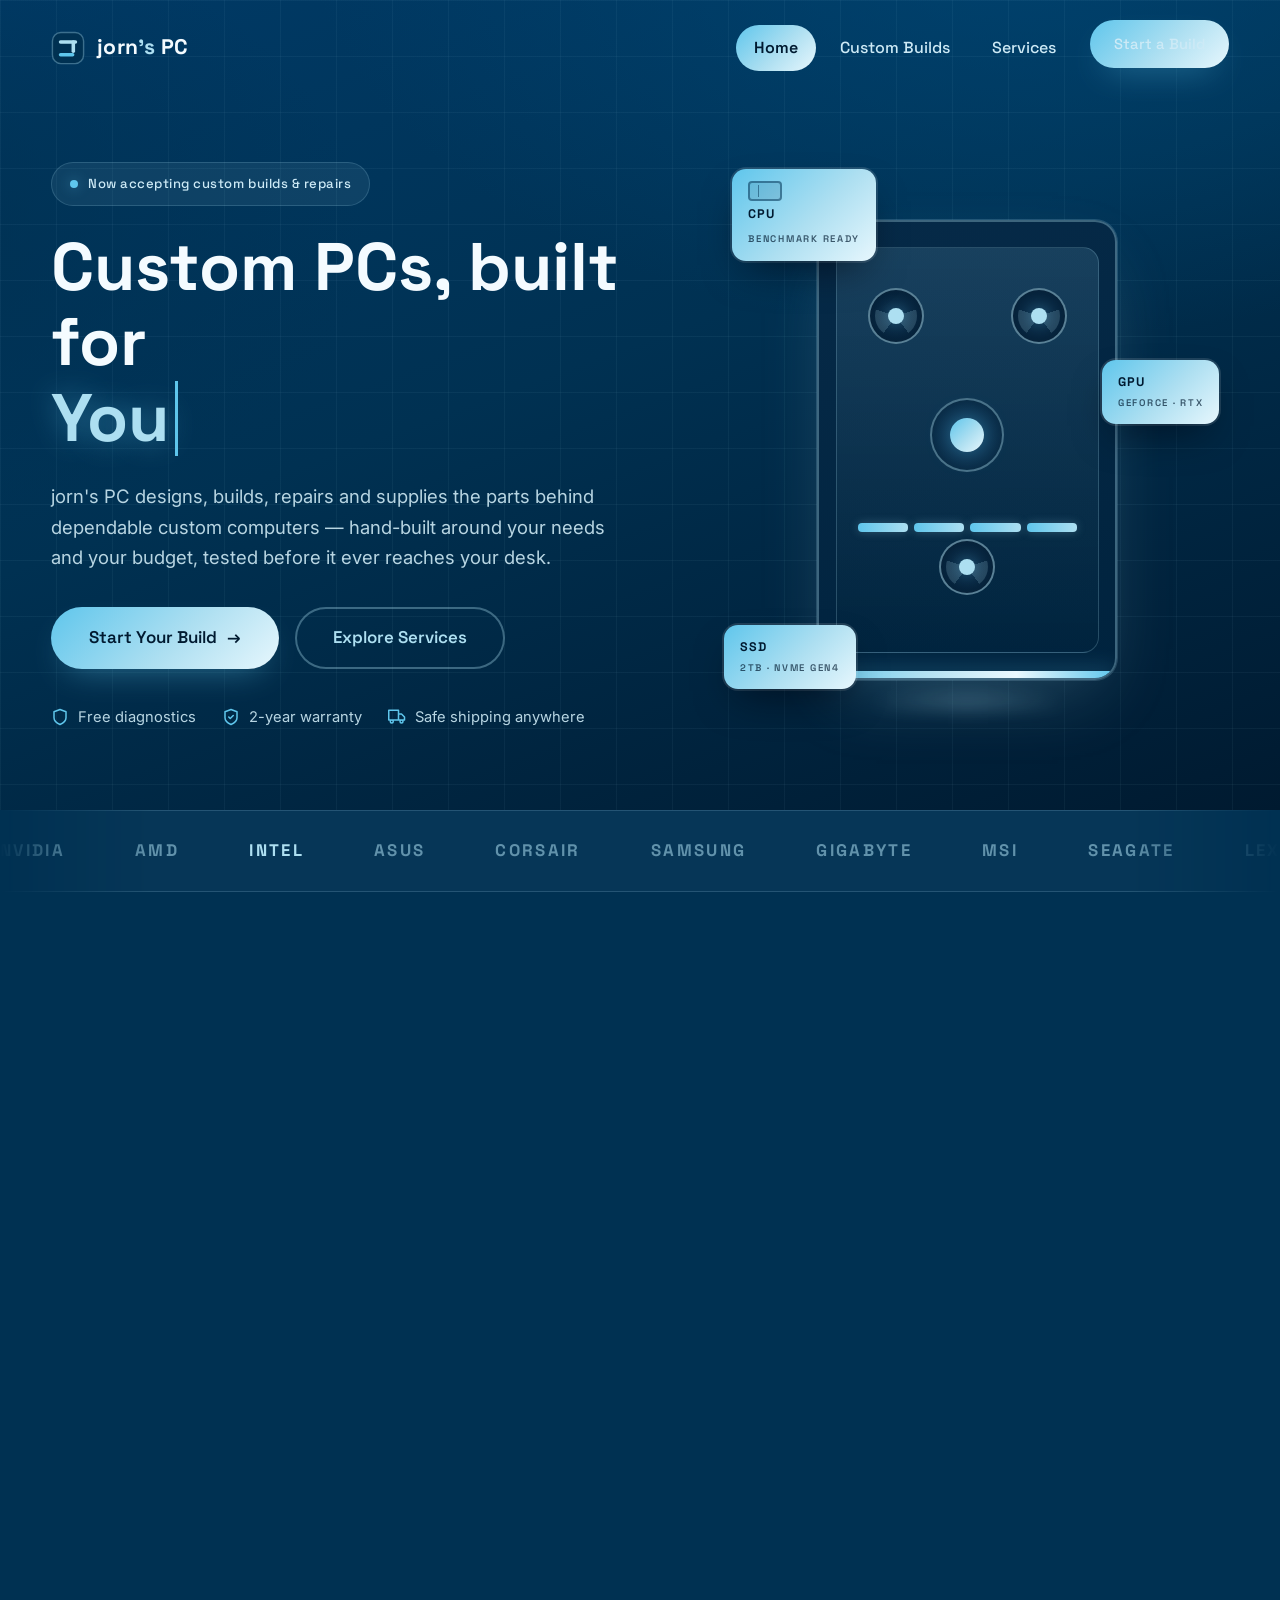
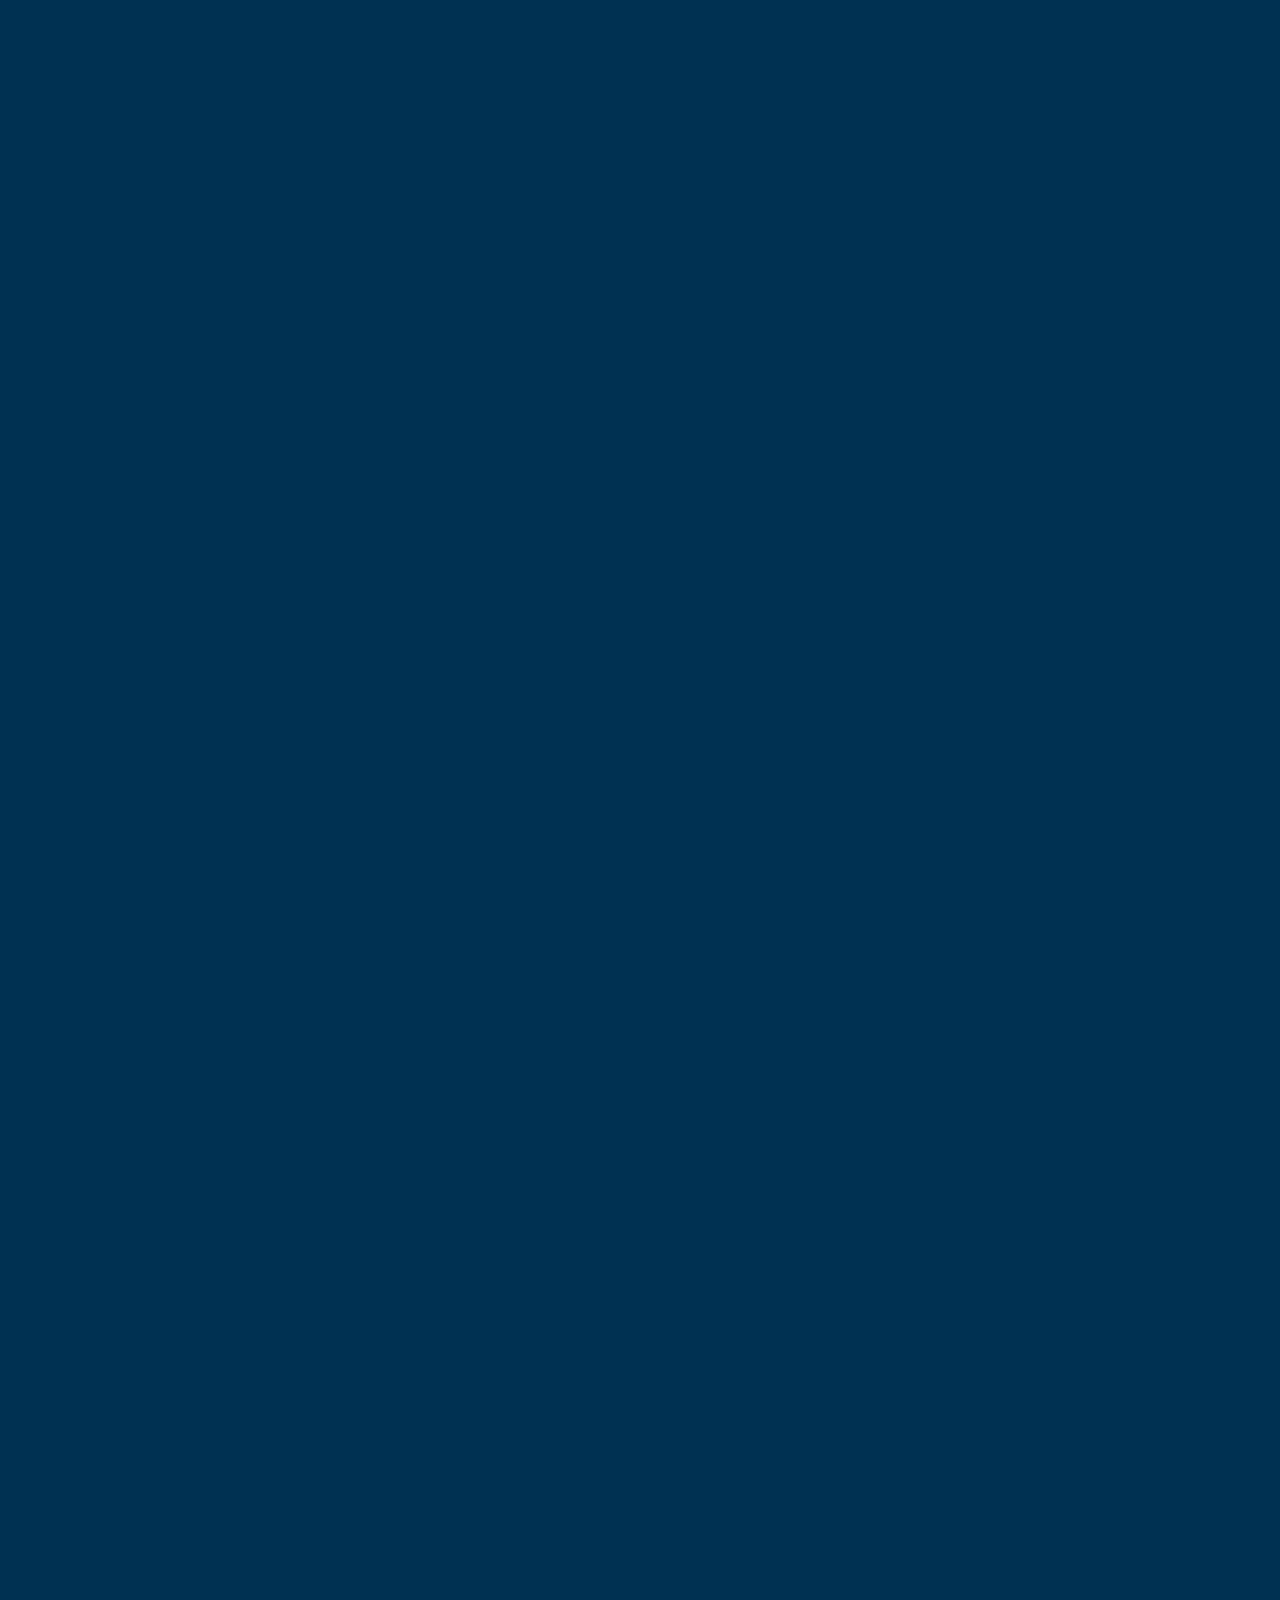
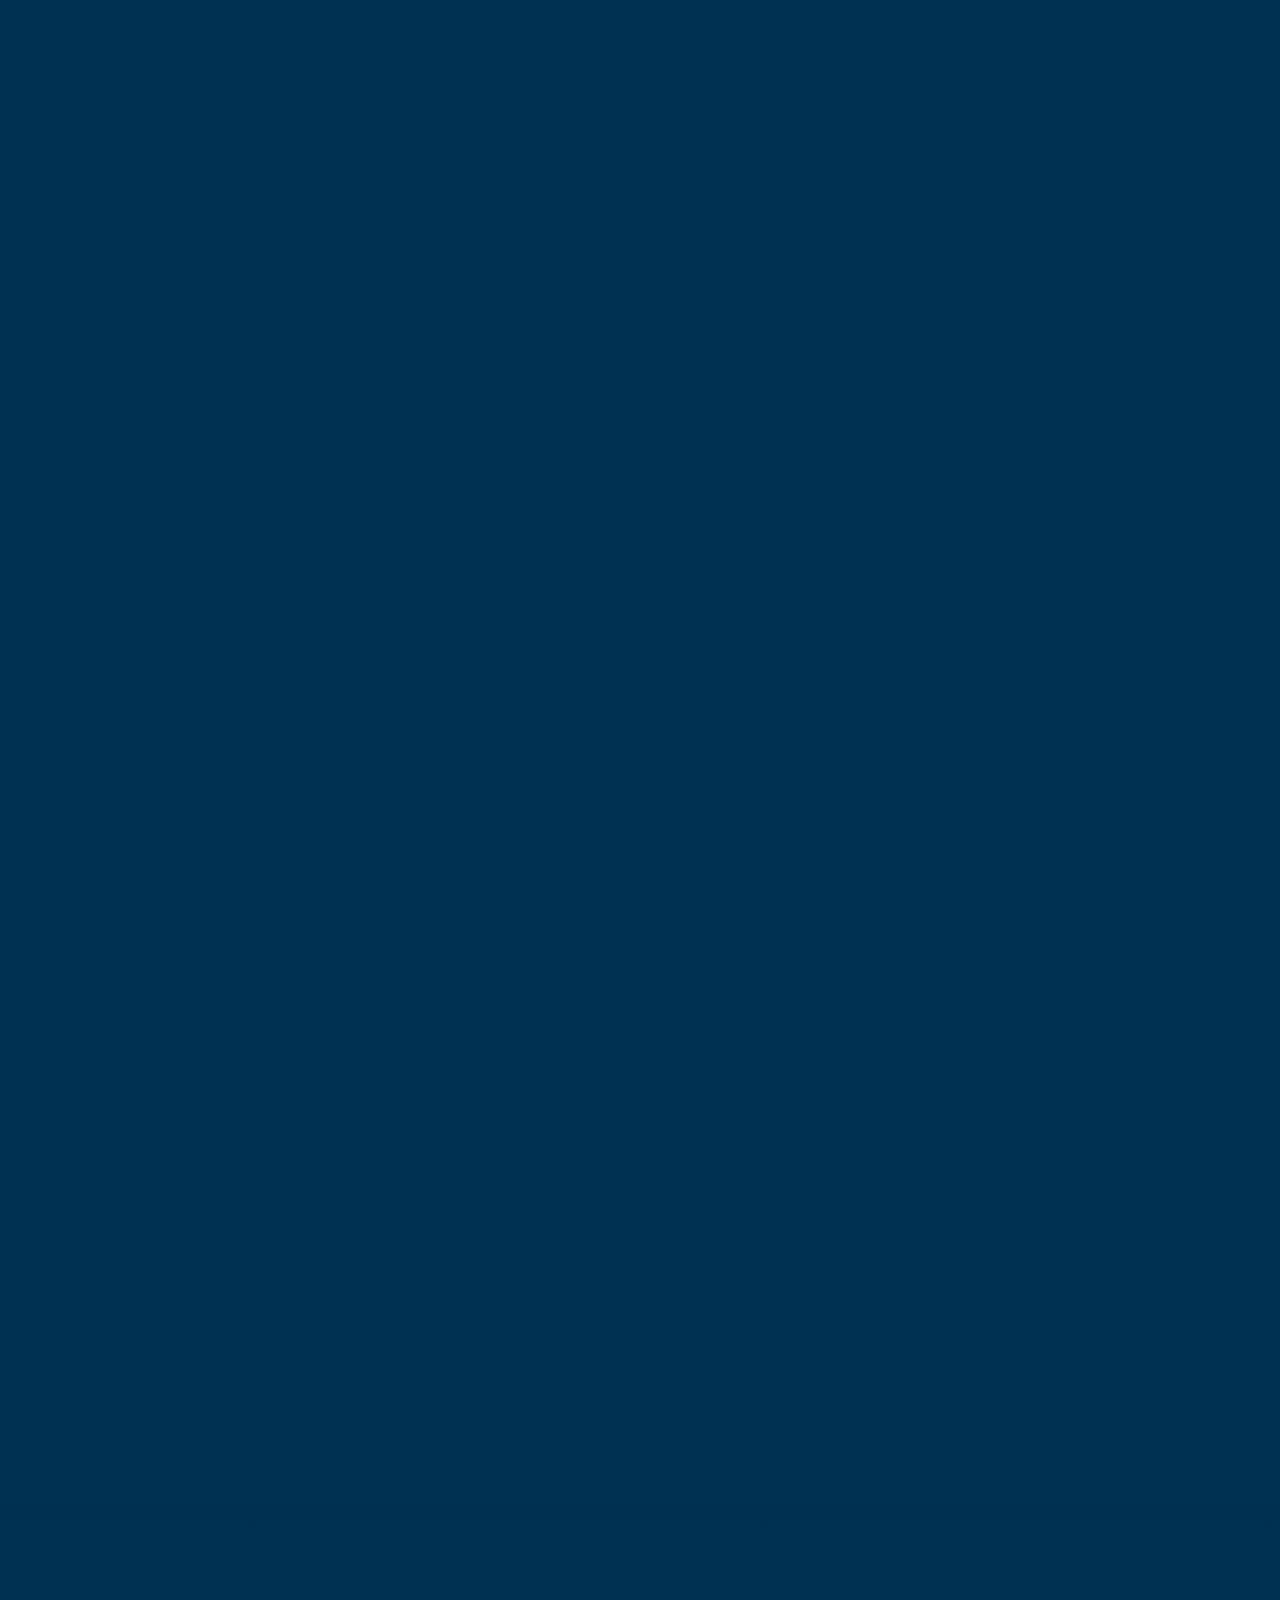
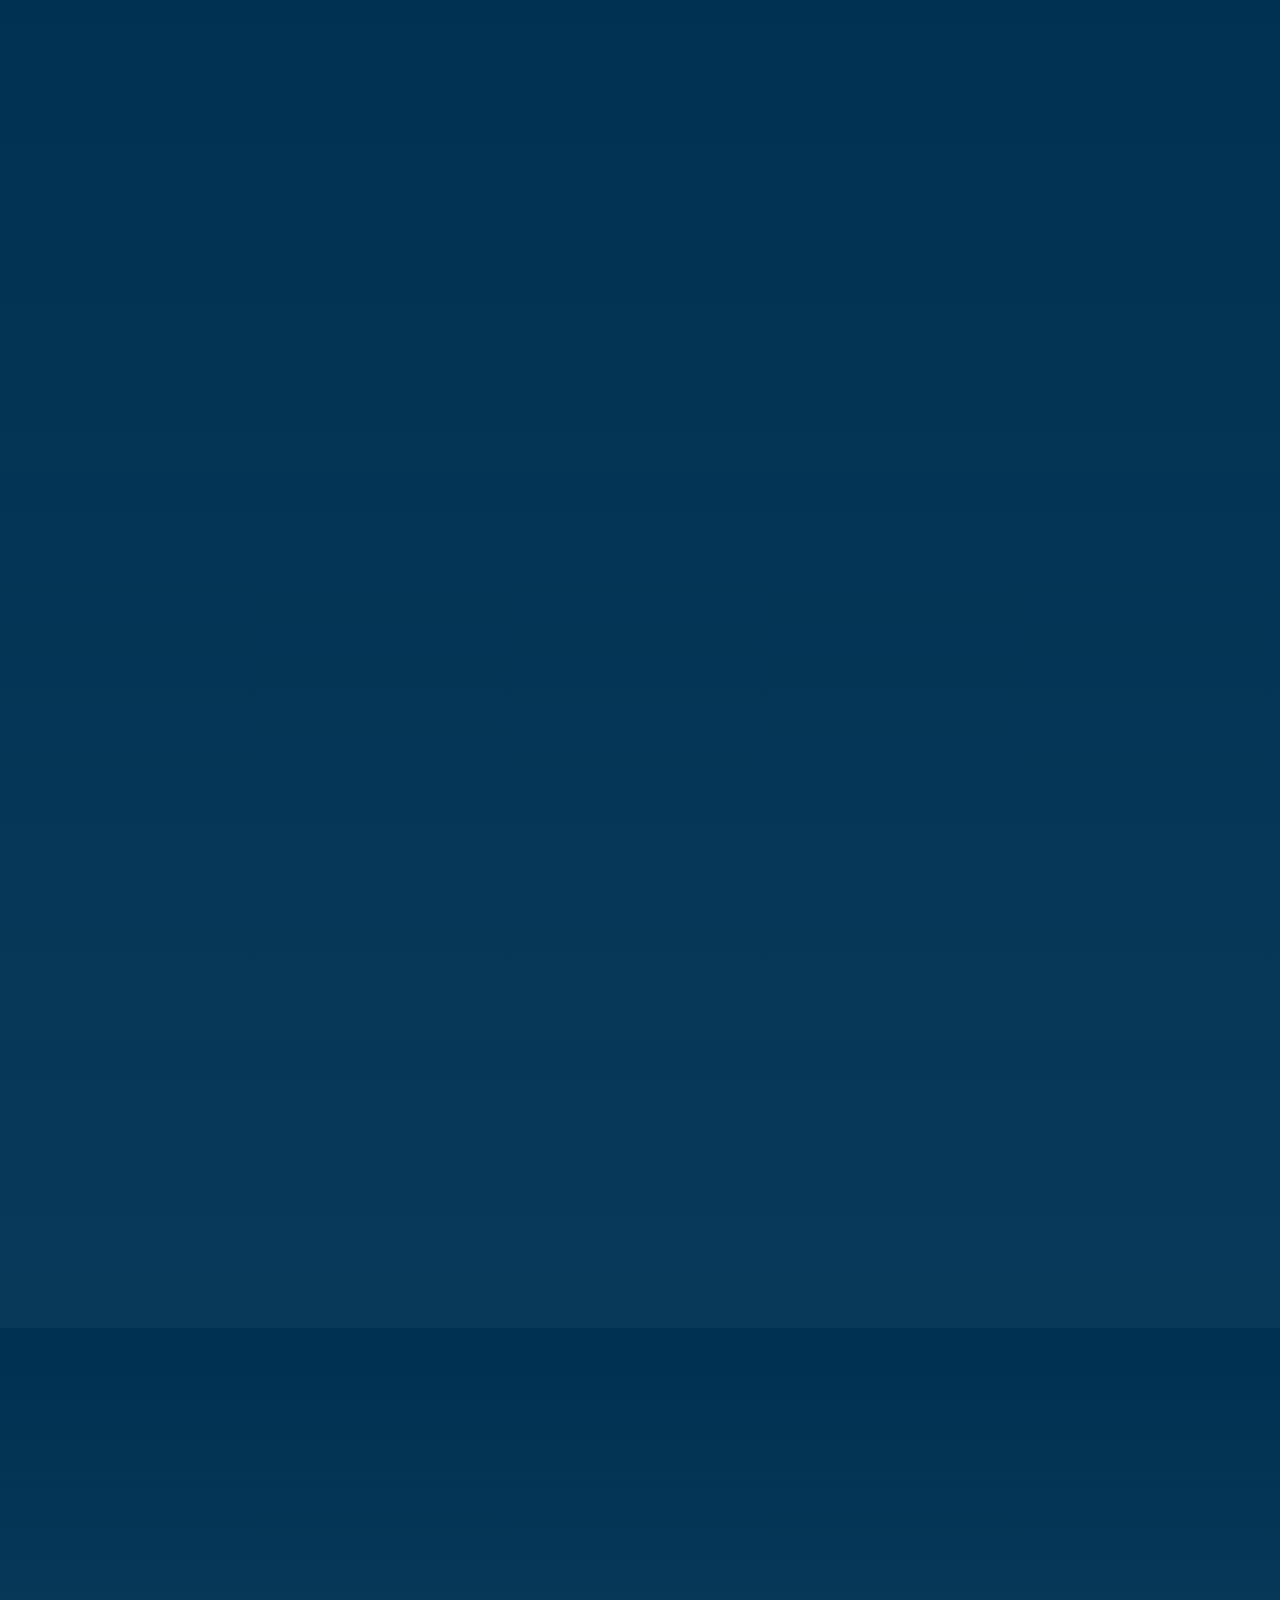
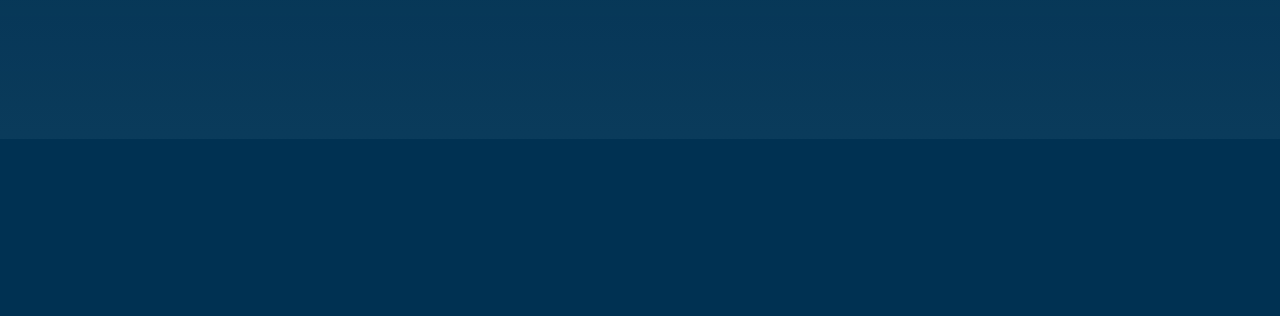
==== commit 46dd530e: "Add performance tuning and animated page transitions" ====
--- a/index.html
+++ b/index.html
@@ -19,7 +19,9 @@
   <link rel="stylesheet" href="css/style.css">
 </head>
 <body class="p-home">
-  <noscript><style>.preloader{display:none}</style></noscript>
+  <noscript><style>.preloader{display:none}.reveal,.stagger>*{opacity:1 !important;transform:none !important;filter:none !important}.hero [data-hero],.page-hero [data-hero]{opacity:1 !important;animation:none !important}</style></noscript>
+
+  <div class="page-curtain" id="pageCurtain" aria-hidden="true"></div>
 
   <div class="preloader" aria-hidden="true">
     <div class="loader-arc"></div>
@@ -53,20 +55,20 @@
       <button class="nav-toggle" id="navToggle" type="button" aria-expanded="false" aria-controls="primaryNav" aria-label="Toggle menu"><span></span></button>
     </div>
   </header>
-
-  <main>
+<main class="page-entrance">
+
     <!-- ================= HERO ================= -->
     <section class="hero" data-particles>
       <div class="container">
         <div class="hero-copy">
-          <span class="hero-badge"><span class="dot"></span> Now accepting custom builds &amp; repairs</span>
-          <h1>Custom PCs, built for <span class="typed-wrap"><span class="typed" data-typing="Gaming.|Your work.|Creation.|You."></span></span></h1>
-          <p class="lead">jorn's PC designs, builds, repairs and supplies the parts behind dependable custom computers — hand-built around your needs and your budget, tested before it ever reaches your desk.</p>
-          <div class="hero-ctas">
+          <span class="hero-badge" data-hero="1"><span class="dot"></span> Now accepting custom builds &amp; repairs</span>
+          <h1 data-hero="2">Custom PCs, built for <span class="typed-wrap"><span class="typed" data-typing="Gaming.|Your work.|Creation.|You."></span></span></h1>
+          <p class="lead" data-hero="3">jorn's PC designs, builds, repairs and supplies the parts behind dependable custom computers — hand-built around your needs and your budget, tested before it ever reaches your desk.</p>
+          <div class="hero-ctas" data-hero="4">
             <a class="btn btn--lg" href="contact.html">Start Your Build <span class="arrow">→</span></a>
             <a class="btn btn--ghost btn--lg" href="services.html">Explore Services</a>
           </div>
-          <ul class="hero-trust">
+          <ul class="hero-trust" data-hero="5">
             <li>
               <svg width="18" height="18" viewBox="0 0 24 24" fill="none" stroke="currentColor" stroke-width="2" stroke-linecap="round" stroke-linejoin="round"><path d="M12 22s8-3.5 8-9V5l-8-3-8 3v8c0 5.5 8 9 8 9z"/></svg>
               Free diagnostics
@@ -82,7 +84,7 @@
           </ul>
         </div>
 
-        <div class="hero-visual reveal">
+        <div class="hero-visual parallax" data-hero="6">
           <div class="pc-stage">
             <div class="pc">
               <div class="pc-glass">
--- a/css/style.css
+++ b/css/style.css
@@ -78,7 +78,11 @@
 
 /* ---------- Layout helpers ---------- */
 .container{ width:min(var(--maxw), 92%); margin-inline:auto; }
-.section{ padding:clamp(64px, 9vw, 120px) 0; position:relative; }
+.section{
+  padding:clamp(64px, 9vw, 120px) 0; position:relative;
+  content-visibility:auto;
+  contain-intrinsic-size:auto 900px;
+}
 .section--tint{ background:linear-gradient(180deg, transparent, rgba(173,223,241,.05)); }
 
 .section-head{ max-width:720px; margin:0 auto clamp(40px, 6vw, 64px); text-align:center; }
@@ -153,9 +157,7 @@
 }
 .site-header.scrolled{
   padding:10px 0;
-  background:rgba(2,26,44,.82);
-  backdrop-filter:blur(14px);
-  -webkit-backdrop-filter:blur(14px);
+  background:rgba(2,26,44,.95);
   border-bottom-color:var(--line);
 }
 .nav-wrap{ display:flex; align-items:center; justify-content:space-between; gap:20px; }
@@ -201,8 +203,6 @@
     linear-gradient(rgba(173,223,241,.05) 1px, transparent 1px),
     linear-gradient(90deg, rgba(173,223,241,.05) 1px, transparent 1px);
   background-size:56px 56px;
-  mask-image:radial-gradient(700px 500px at 30% 30%, #000 0%, transparent 75%);
-  -webkit-mask-image:radial-gradient(700px 500px at 30% 30%, #000 0%, transparent 75%);
 }
 .hero .container{ position:relative; z-index:2; display:grid; grid-template-columns:1.05fr .95fr; gap:clamp(40px, 6vw, 80px); align-items:center; }
 
@@ -258,12 +258,6 @@
   border:1px solid rgba(173,223,241,.22);
   overflow:hidden;
 }
-.pc-glass::after{
-  content:""; position:absolute; inset:0;
-  background:linear-gradient(105deg, transparent 40%, rgba(255,255,255,.06) 50%, transparent 60%);
-  background-size:300% 100%; animation:shimmer 5s linear infinite;
-}
-@keyframes shimmer{ 0%{ background-position:120% 0; } 100%{ background-position:-80% 0; } }
 
 .fan{
   position:absolute; width:56px; height:56px; border-radius:50%;
@@ -276,10 +270,8 @@
   background:var(--ice); box-shadow:0 0 16px var(--glow-bright);
 }
 .fan::after{
-  content:""; position:absolute; inset:5px;
-  border:2px dashed rgba(173,223,241,.35); border-radius:50%;
-  animation:spin 1.4s linear infinite;
-  background:conic-gradient(from 0deg, transparent 0 20%, rgba(173,223,241,.25) 20% 40%, transparent 40% 60%, rgba(173,223,241,.25) 60% 80%, transparent 80%);
+  content:""; position:absolute; inset:5px; border-radius:50%;
+  background:conic-gradient(from 0deg, transparent 0 20%, rgba(173,223,241,.18) 20% 40%, transparent 40% 60%, rgba(173,223,241,.18) 60% 80%, transparent 80%);
 }
 .fan-a{ top:10%; left:12%; }
 .fan-b{ top:10%; right:12%; }
@@ -300,11 +292,8 @@
 .pc-rgb{
   position:absolute; left:0; right:0; bottom:0; height:7px;
   background:linear-gradient(90deg,#5FC6EC,#ADDFF1,#eaf9ff,#5FC6EC);
-  background-size:300% 100%;
-  animation:rgbFlow 6s linear infinite;
   box-shadow:0 0 22px var(--glow-bright);
 }
-@keyframes rgbFlow{ 0%{ background-position:0 0; } 100%{ background-position:300% 0; } }
 
 .chip{
   position:absolute; z-index:3;
@@ -339,6 +328,7 @@
   85%{ opacity:.35; }
   100%{ transform:translateY(-110vh) translateX(var(--drift)); opacity:0; }
 }
+.paused .pc,.paused .chip,.paused .float-part{ animation-play-state:paused; }
 
 /* ---------- Marquee ---------- */
 .marquee-shell{ padding:26px 0; border-block:1px solid var(--line); background:rgba(173,223,241,.03); overflow:hidden; -webkit-mask-image:linear-gradient(90deg, transparent, #000 12%, #000 88%, transparent); mask-image:linear-gradient(90deg, transparent, #000 12%, #000 88%, transparent); }
@@ -355,7 +345,7 @@
   position:relative; border-radius:var(--radius);
   background:var(--grad-panel); border:1px solid var(--line);
   padding:32px 28px; overflow:hidden;
-  transition:transform .4s cubic-bezier(.2,.7,.2,1), border-color .3s ease, box-shadow .4s ease;
+  transition:transform .4s cubic-bezier(.2,.7,.2,1), border-color .3s ease;
 }
 .card::before{
   content:""; position:absolute; top:0; left:20%; right:20%; height:1px;
@@ -411,7 +401,7 @@
 /* ---------- Stats band ---------- */
 .stats{ background:linear-gradient(180deg, transparent, rgba(173,223,241,.06)); }
 .stats-grid{ display:grid; grid-template-columns:repeat(4,1fr); gap:24px; }
-.stat-box{ text-align:center; padding:36px 20px; border:1px solid var(--line); border-radius:var(--radius); background:rgba(173,223,241,.04); position:relative; overflow:hidden; transition:box-shadow .3s ease, transform .3s ease; }
+.stat-box{ text-align:center; padding:36px 20px; border:1px solid var(--line); border-radius:var(--radius); background:rgba(173,223,241,.04); position:relative; overflow:hidden; transition:transform .3s ease; }
 .stat-box:hover{ transform:translateY(-6px); box-shadow:var(--shadow-glow); }
 .stat-box::after{ content:""; position:absolute; left:0; right:0; bottom:0; height:2px; background:var(--grad-accent); transform:scaleX(0); transition:transform .4s ease; }
 .stat-box:hover::after{ transform:scaleX(1); }
@@ -424,7 +414,7 @@
   border-radius:var(--radius); border:1px solid var(--line); padding:30px 28px;
   background:linear-gradient(180deg, rgba(173,223,241,.07), rgba(173,223,241,.02));
   display:flex; flex-direction:column; gap:18px;
-  transition:transform .35s ease, border-color .3s ease, box-shadow .35s ease;
+  transition:transform .35s ease, border-color .3s ease;
 }
 .t-card:hover{ transform:translateY(-6px); border-color:var(--line-strong); box-shadow:var(--shadow-glow); }
 .t-stars{ color:var(--ice-bright); letter-spacing:3px; font-size:1.05rem; }
@@ -526,7 +516,7 @@
   position:relative; display:flex; flex-direction:column;
   border-radius:var(--radius-lg); border:1px solid var(--line);
   padding:26px 26px 30px; background:linear-gradient(180deg, rgba(173,223,241,.06), rgba(10,30,48,.4));
-  transition:transform .4s cubic-bezier(.2,.7,.2,1), border-color .3s ease, box-shadow .4s ease;
+  transition:transform .4s cubic-bezier(.2,.7,.2,1), border-color .3s ease;
 }
 .tier:hover{ transform:translateY(-10px); border-color:var(--line-strong); box-shadow:var(--shadow-glow); }
 .tier-popular{ border-color:var(--ice-bright); box-shadow:0 0 46px -16px var(--glow-bright), var(--shadow); }
@@ -551,7 +541,7 @@
 
 /* Stones / steps */
 .steps{ display:grid; grid-template-columns:repeat(4,1fr); gap:24px; counter-reset:step; }
-.step{ padding:28px 22px; border:1px solid var(--line); border-radius:var(--radius); background:rgba(173,223,241,.04); position:relative; text-align:center; transition:transform .3s ease, border-color .3s ease, box-shadow .3s ease; }
+.step{ padding:28px 22px; border:1px solid var(--line); border-radius:var(--radius); background:rgba(173,223,241,.04); position:relative; text-align:center; transition:transform .3s ease, border-color .3s ease; }
 .step:hover{ transform:translateY(-6px); border-color:var(--line-strong); box-shadow:var(--shadow-glow); }
 .step::before{
   counter-increment:step; content:"0" counter(step);
@@ -563,7 +553,7 @@
 .step p{ font-size:.9rem; color:var(--muted); }
 
 /* ---------- Service cards ---------- */
-.svc{ border-radius:var(--radius); border:1px solid var(--line); padding:28px 26px; background:linear-gradient(180deg, rgba(173,223,241,.06), rgba(173,223,241,.02)); transition:transform .35s ease, border-color .3s ease, box-shadow .35s ease; display:flex; flex-direction:column; }
+.svc{ border-radius:var(--radius); border:1px solid var(--line); padding:28px 26px; background:linear-gradient(180deg, rgba(173,223,241,.06), rgba(173,223,241,.02)); transition:transform .35s ease, border-color .3s ease; display:flex; flex-direction:column; }
 .svc:hover{ transform:translateY(-7px); border-color:var(--line-strong); box-shadow:var(--shadow-glow); }
 .svc .card-icon{ margin-bottom:18px; }
 .svc h3{ margin-bottom:8px; font-size:1.18rem; }
@@ -583,7 +573,7 @@
 /* ---------- Contact ---------- */
 .contact-grid{ display:grid; grid-template-columns:1.05fr .95fr; gap:clamp(34px,5vw,64px); align-items:start; }
 .contact-cards{ display:grid; gap:20px; }
-.contact-card{ display:flex; gap:18px; align-items:flex-start; border:1px solid var(--line); border-radius:var(--radius); padding:24px; background:rgba(173,223,241,.04); transition:transform .3s ease, border-color .3s ease, box-shadow .3s ease; }
+.contact-card{ display:flex; gap:18px; align-items:flex-start; border:1px solid var(--line); border-radius:var(--radius); padding:24px; background:rgba(173,223,241,.04); transition:transform .3s ease, border-color .3s ease; }
 .contact-card:hover{ transform:translateY(-5px); border-color:var(--line-strong); box-shadow:var(--shadow-glow); }
 .contact-card .cc-icon{ flex:none; width:52px; height:52px; border-radius:14px; display:grid; place-items:center; background:var(--grad-accent); color:var(--azure-deep); }
 .contact-card h3{ font-size:1.05rem; margin-bottom:6px; }
@@ -614,15 +604,32 @@
 .form-status{ margin-top:16px; font-size:.92rem; color:var(--ice); min-height:1.4em; }
 
 /* ---------- Reveal animations ---------- */
-.reveal{ opacity:0; transform:translateY(34px); transition:opacity .8s cubic-bezier(.2,.7,.2,1), transform .8s cubic-bezier(.2,.7,.2,1); will-change:opacity, transform; }
-.reveal.visible{ opacity:1; transform:none; }
+.reveal{
+  opacity:0;
+  transform:translateY(22px) scale(.985);
+  filter:blur(10px);
+  transition:
+    opacity .7s cubic-bezier(.16,1,.3,1),
+    transform .7s cubic-bezier(.16,1,.3,1),
+    filter .65s cubic-bezier(.16,1,.3,1);
+  will-change:opacity, transform, filter;
+}
+.reveal.visible{ opacity:1; transform:none; filter:blur(0); }
 .reveal-delay-1{ transition-delay:.1s; }
 .reveal-delay-2{ transition-delay:.2s; }
 .reveal-delay-3{ transition-delay:.3s; }
 
 /* Stagger for grids */
-.stagger > *{ opacity:0; transform:translateY(30px); transition:opacity .7s cubic-bezier(.2,.7,.2,1), transform .7s cubic-bezier(.2,.7,.2,1); }
-.stagger.visible > *{ opacity:1; transform:none; }
+.stagger > *{
+  opacity:0;
+  transform:translateY(22px) scale(.985);
+  filter:blur(8px);
+  transition:
+    opacity .7s cubic-bezier(.16,1,.3,1),
+    transform .7s cubic-bezier(.16,1,.3,1),
+    filter .6s cubic-bezier(.16,1,.3,1);
+}
+.stagger.visible > *{ opacity:1; transform:none; filter:blur(0); }
 .stagger.visible > *:nth-child(1){ transition-delay:.05s; }
 .stagger.visible > *:nth-child(2){ transition-delay:.16s; }
 .stagger.visible > *:nth-child(3){ transition-delay:.27s; }
@@ -633,14 +640,47 @@
 /* ---------- Back to top ---------- */
 .to-top{
   position:fixed; right:24px; bottom:24px; z-index:800; width:50px; height:50px; border-radius:50%;
-  border:1px solid var(--line-strong); background:rgba(2,26,44,.85); color:var(--ice);
-  display:grid; place-items:center; backdrop-filter:blur(8px);
+  border:1px solid var(--line-strong); background:rgba(2,26,44,.96); color:var(--ice);
+  display:grid; place-items:center;
   box-shadow:0 14px 34px -14px rgba(0,0,10,.7);
   opacity:0; visibility:hidden; transform:translateY(16px);
   transition:opacity .3s ease, transform .3s ease, visibility .3s, background .25s ease;
 }
 .to-top.show{ opacity:1; visibility:visible; transform:none; }
 .to-top:hover{ background:var(--ice); color:var(--azure-deep); }
+
+/* ---------- Juice pass: page transition + entrances ---------- */
+.page-curtain{
+  position:fixed; inset:0; z-index:999; pointer-events:none;
+  transform:translateY(-101%);
+  background:linear-gradient(180deg,#003A66,var(--azure-deep));
+  transition:transform .42s cubic-bezier(.22,1,.36,1);
+}
+.page-curtain.no-anim{ transition:none !important; }
+.page-curtain.in{ transform:translateY(0); }
+
+.page-entrance{ animation:pageIn .6s cubic-bezier(.16,1,.3,1) both; }
+@keyframes pageIn{
+  from{ opacity:0; transform:translateY(12px) scale(.992); }
+  to{ opacity:1; transform:none; }
+}
+
+.hero [data-hero], .page-hero [data-hero]{
+  opacity:0;
+  animation:heroIn .7s cubic-bezier(.34,1.56,.64,1) forwards;
+}
+.hero [data-hero="1"], .page-hero [data-hero="1"]{ animation-delay:.05s; }
+.hero [data-hero="2"], .page-hero [data-hero="2"]{ animation-delay:.2s; }
+.hero [data-hero="3"], .page-hero [data-hero="3"]{ animation-delay:.32s; }
+.hero [data-hero="4"], .page-hero [data-hero="4"]{ animation-delay:.42s; }
+.hero [data-hero="5"], .page-hero [data-hero="5"]{ animation-delay:.52s; }
+.hero [data-hero="6"], .page-hero [data-hero="6"]{ animation-delay:.6s; }
+@keyframes heroIn{
+  from{ opacity:0; transform:translateY(30px) scale(.97); }
+  to{ opacity:1; transform:none; }
+}
+
+.parallax{ will-change:transform; }
 
 /* ---------- Responsive ---------- */
 @media (max-width:1000px){
@@ -658,7 +698,7 @@
   .nav-toggle{ display:block; }
   .nav{
     position:fixed; inset:0; z-index:910; flex-direction:column; justify-content:center; gap:34px;
-    background:rgba(2,26,44,.97); backdrop-filter:blur(18px);
+    background:rgba(2,26,44,.98);
     opacity:0; visibility:hidden; transition:opacity .35s ease, visibility .35s;
   }
   .nav.open{ opacity:1; visibility:visible; }
@@ -675,5 +715,6 @@
 @media (prefers-reduced-motion: reduce){
   *,*::before,*::after{ animation-duration:.001s !important; animation-iteration-count:1 !important; transition-duration:.001s !important; }
   html{ scroll-behavior:auto; }
-  .reveal,.stagger > *{ opacity:1; transform:none; }
+  .reveal,.stagger > *{ opacity:1; transform:none; filter:none; }
+  .hero [data-hero], .page-hero [data-hero]{ opacity:1 !important; animation:none !important; }
 }
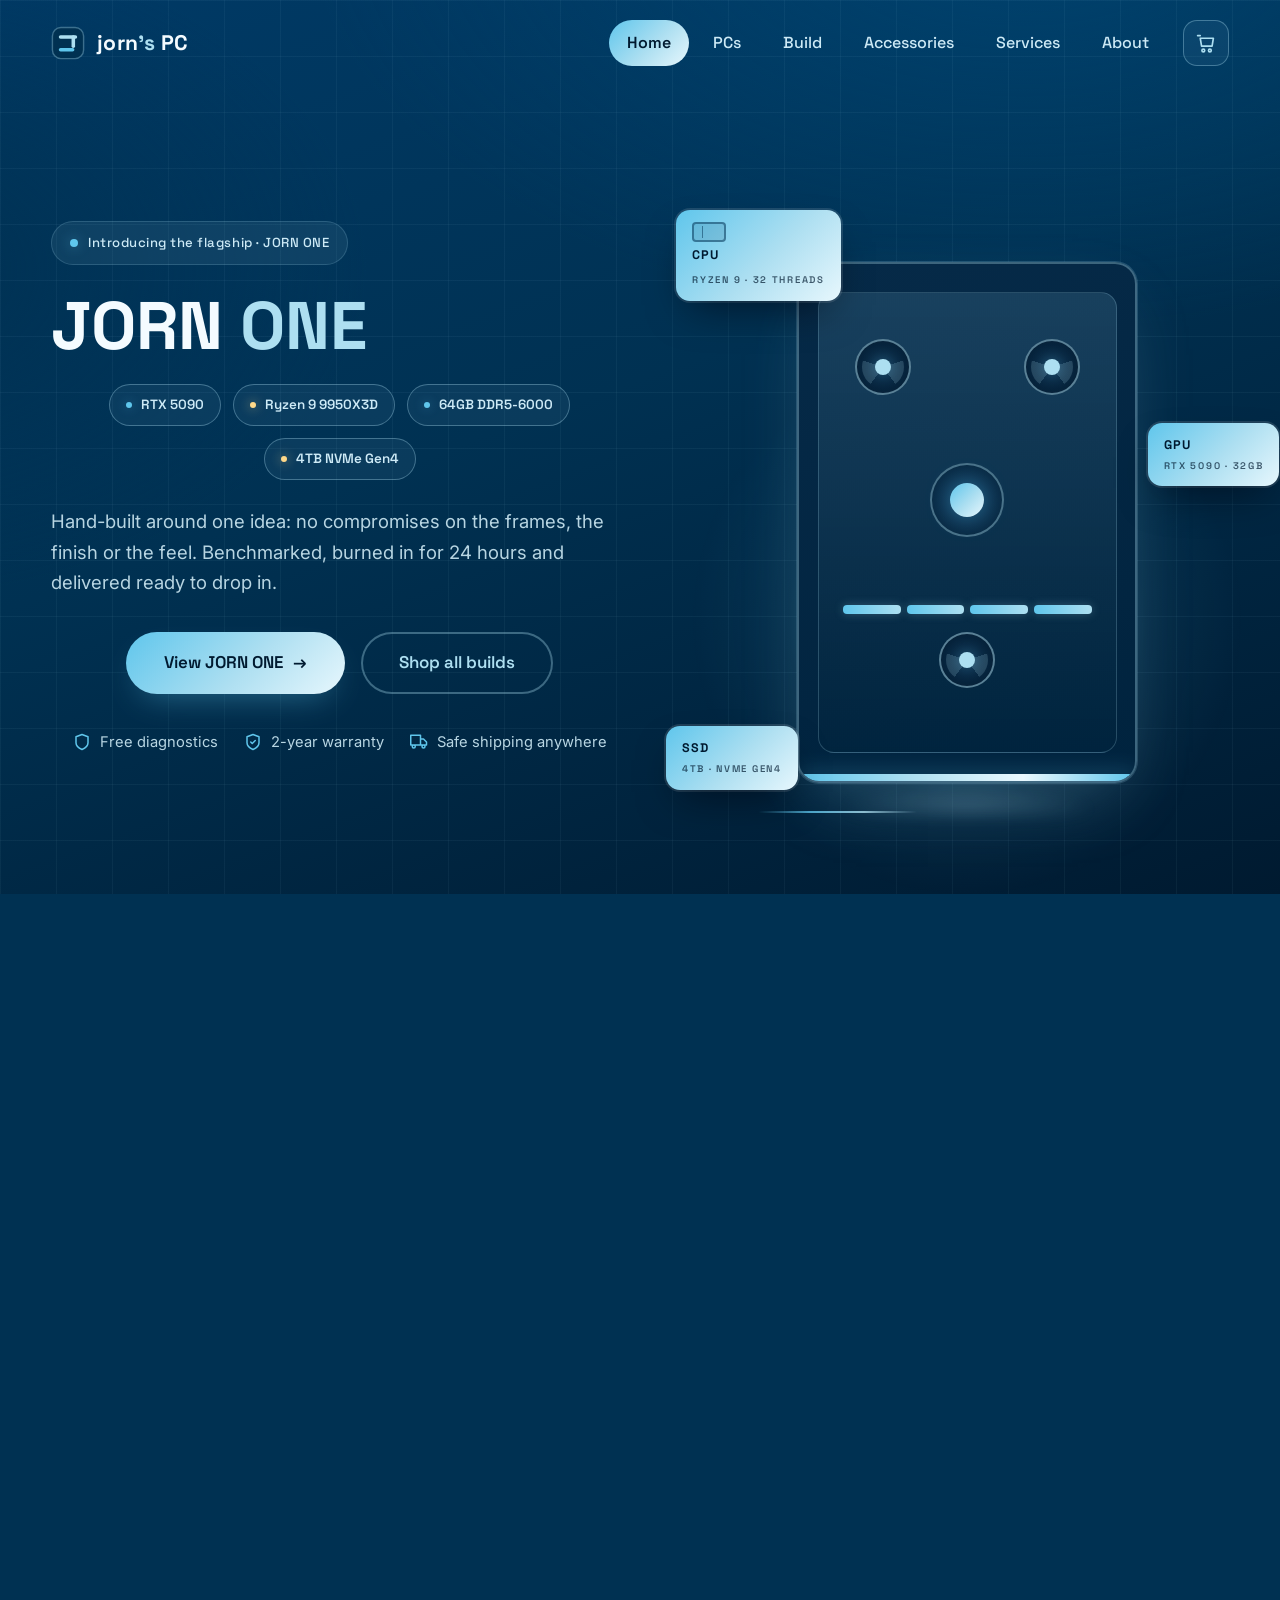
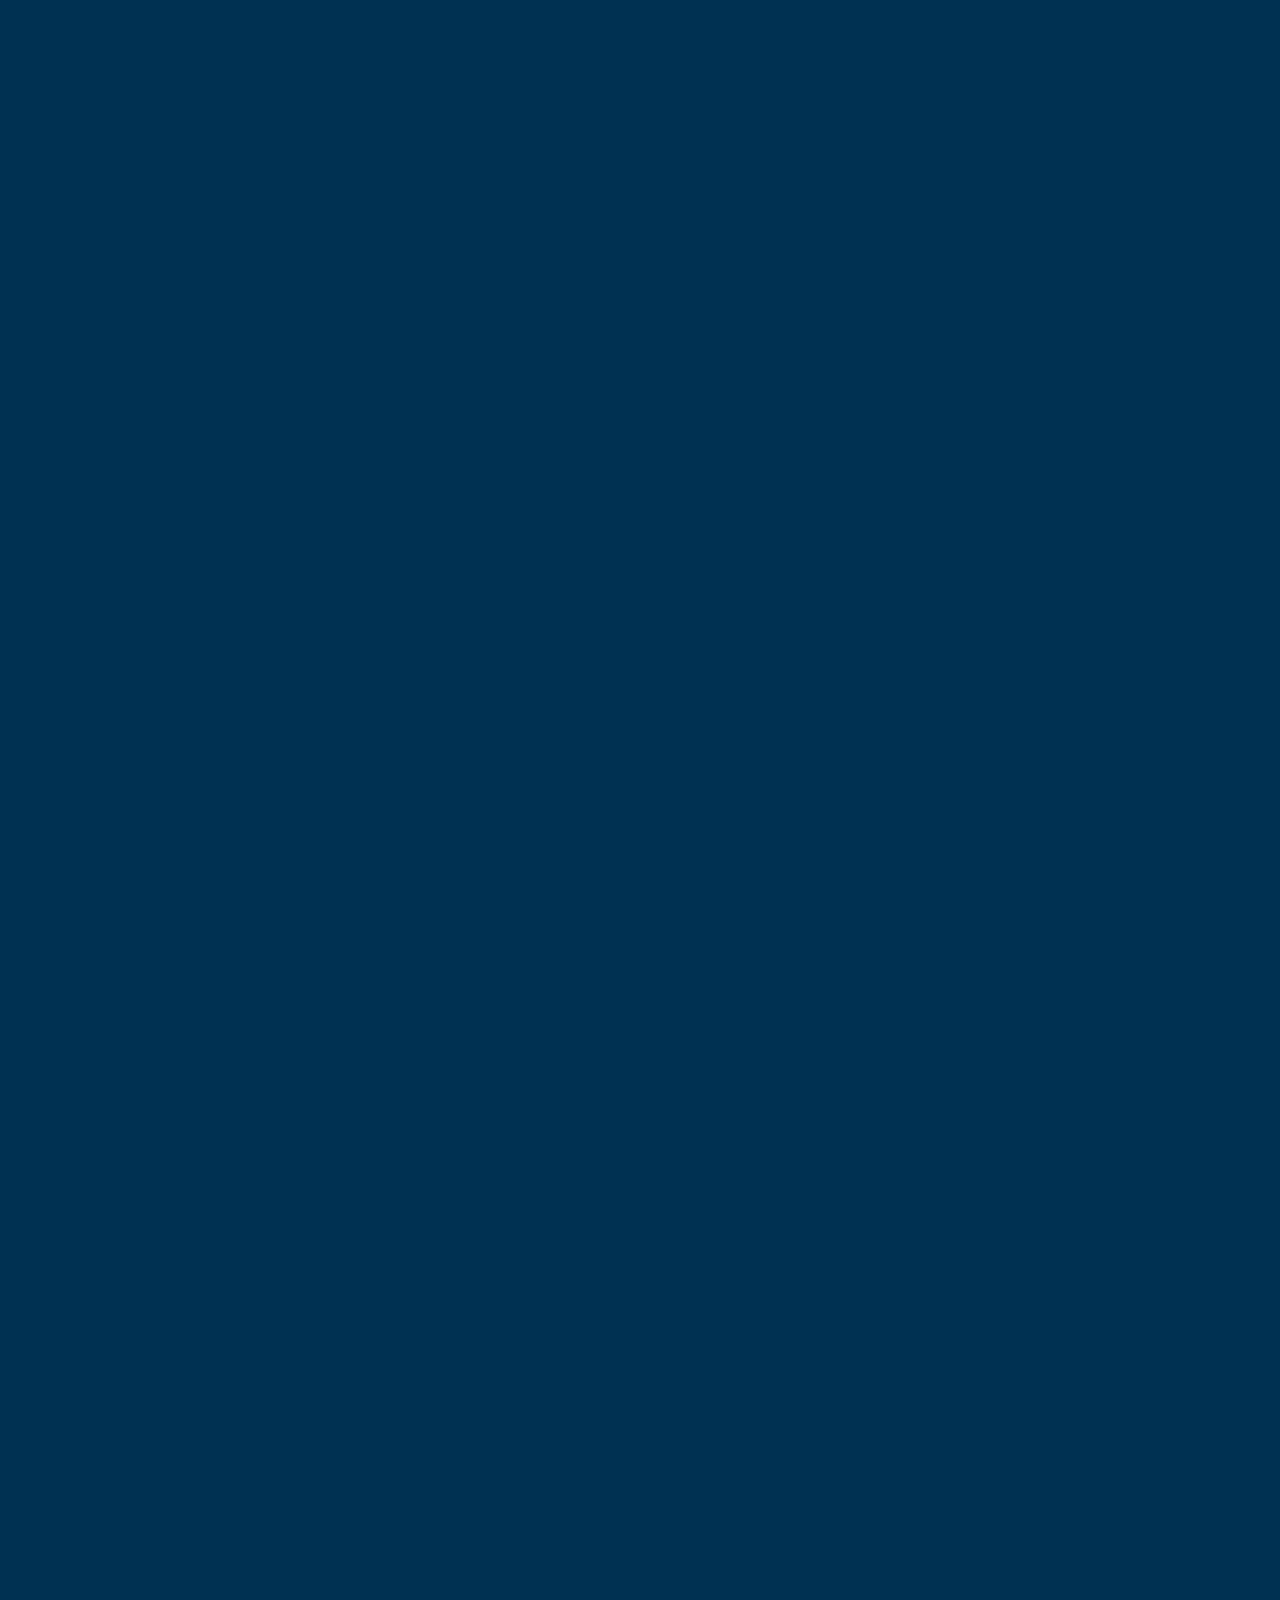
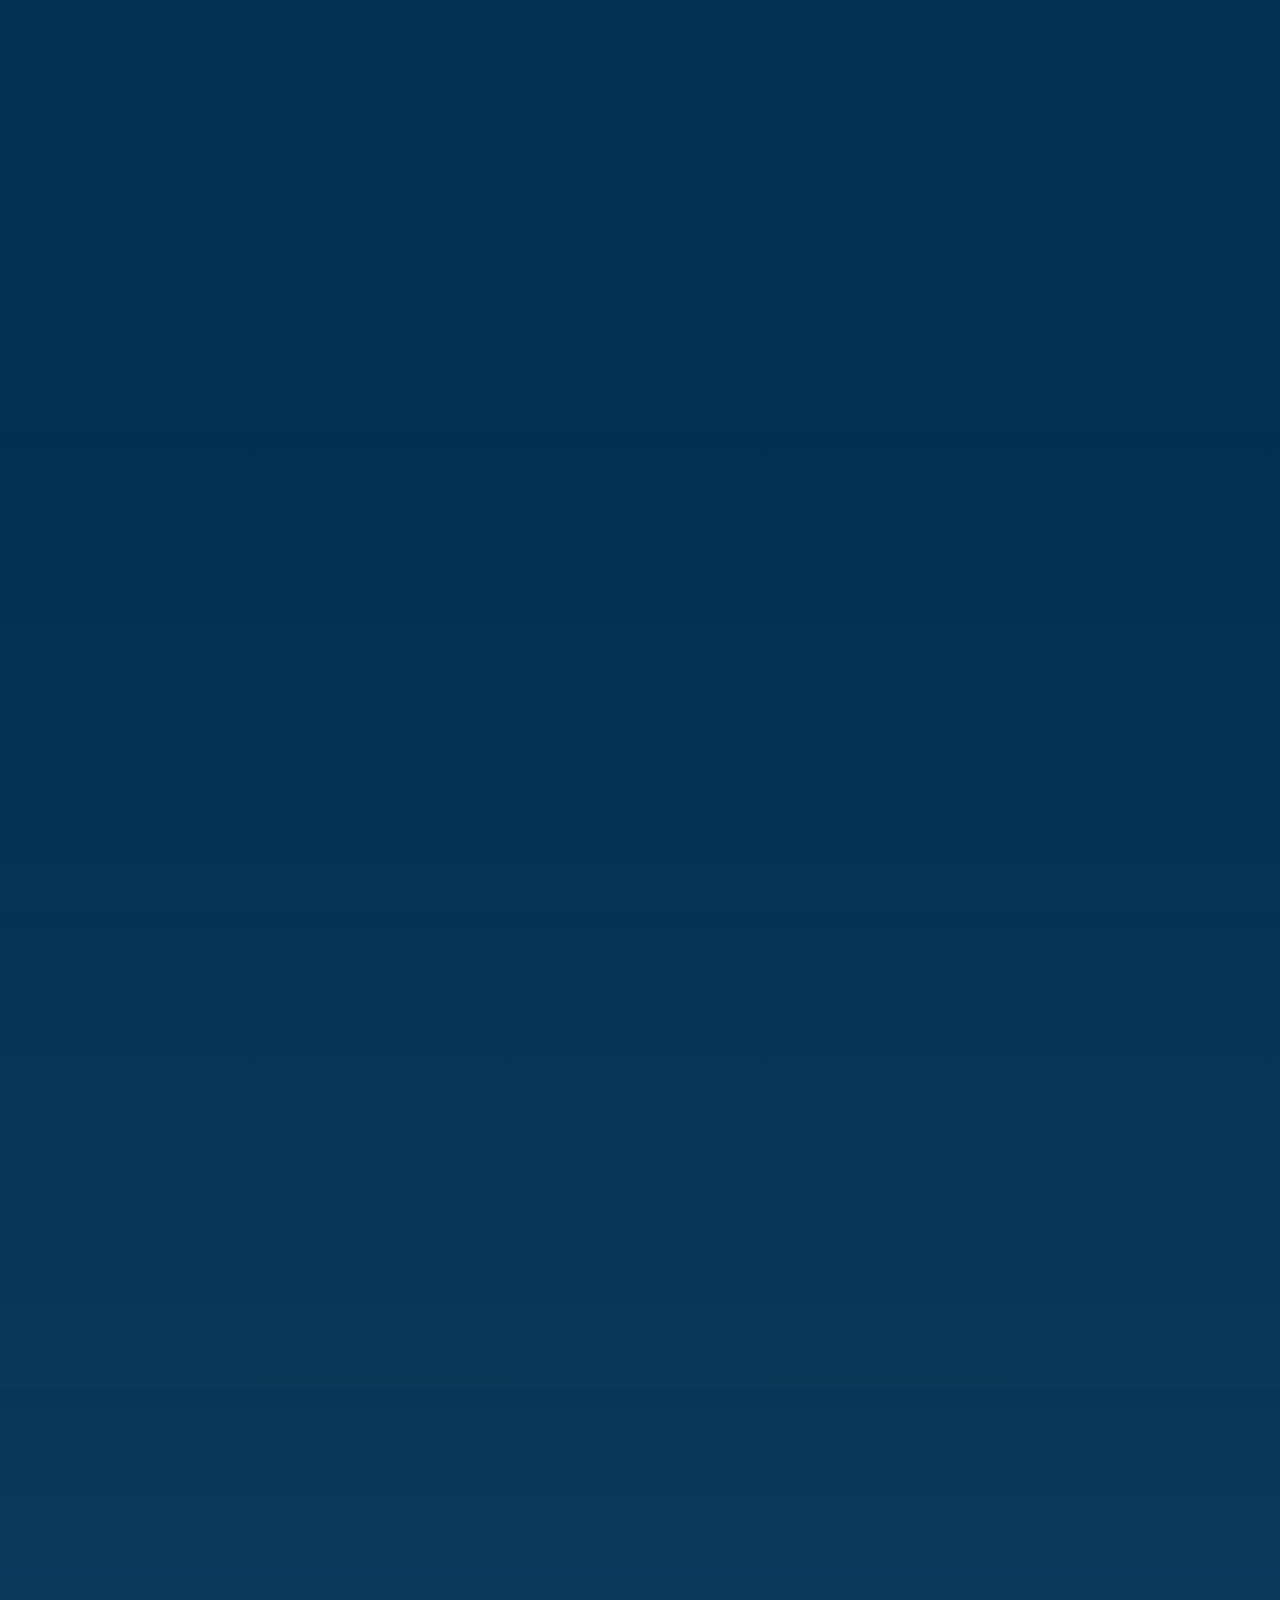
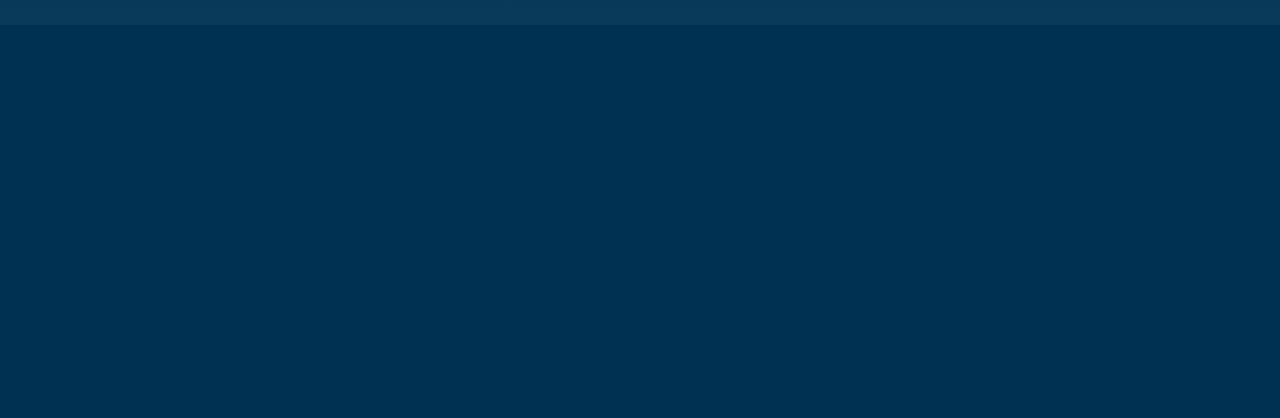
==== commit 75e18e49: "Add store, cart, PC configurator and accessories; retire builds page" ====
--- a/index.html
+++ b/index.html
@@ -3,13 +3,13 @@
 <head>
   <meta charset="UTF-8">
   <meta name="viewport" content="width=device-width, initial-scale=1.0">
-  <title>jorn's PC — Custom PCs, Repairs &amp; Components</title>
-  <meta name="description" content="jorn's PC builds custom gaming and workstation PCs, repairs and upgrades hardware, and supplies quality components. Hand-built, tested and supported.">
+  <title>jorn's PC — Custom Gaming PCs, Built to Spec</title>
+  <meta name="description" content="jorn's PC designs and hand-builds custom gaming PCs, sells components and accessories, and repairs hardware. Benchmark-tested and shipped ready.">
   <meta name="theme-color" content="#003152">
   <link rel="icon" type="image/svg+xml" href="assets/favicon.svg">
 
-  <meta property="og:title" content="jorn's PC — Custom PCs, Repairs &amp; Components">
-  <meta property="og:description" content="Powerful custom PCs, honest repairs and quality components — engineered around you.">
+  <meta property="og:title" content="jorn's PC — Custom Gaming PCs, Built to Spec">
+  <meta property="og:description" content="Flagship rigs, a build-your-own configurator and quality accessories — hand-built and tested.">
   <meta property="og:type" content="website">
   <meta property="og:url" content="https://yourusername.github.io/jorn-pc/">
 
@@ -24,13 +24,18 @@
   <div class="page-curtain" id="pageCurtain" aria-hidden="true"></div>
 
   <div class="preloader" aria-hidden="true">
-    <div class="loader-arc"></div>
-    <svg class="loader-logo" viewBox="0 0 48 48" width="72" height="72">
-      <rect x="2" y="2" width="44" height="44" rx="12" fill="#003152" stroke="#ADDFF1" stroke-opacity="0.35" stroke-width="2"/>
-      <rect x="11" y="13" width="26" height="5" rx="2.5" fill="#ADDFF1"/>
-      <rect x="29" y="13" width="5" height="18" rx="2.5" fill="#ADDFF1"/>
-      <rect x="11" y="31" width="22" height="5" rx="2.5" fill="#5FC6EC"/>
-    </svg>
+    <div class="loader-logo">
+      <div class="loader-arc"></div>
+      <svg viewBox="0 0 48 48" width="72" height="72">
+        <rect x="2" y="2" width="44" height="44" rx="12" fill="#003152" stroke="#ADDFF1" stroke-opacity="0.35" stroke-width="2"/>
+        <rect x="11" y="13" width="26" height="5" rx="2.5" fill="#ADDFF1"/>
+        <rect x="29" y="13" width="5" height="18" rx="2.5" fill="#ADDFF1"/>
+        <rect x="11" y="31" width="22" height="5" rx="2.5" fill="#5FC6EC"/>
+      </svg>
+    </div>
+    <div class="loader-progress"><div class="loader-bar"></div></div>
+    <p class="loader-status" id="loaderStatus">Booting systems</p>
+    <p class="loader-brand">JORN · PC</p>
   </div>
 
   <header class="site-header" id="siteHeader">
@@ -46,29 +51,42 @@
       </a>
       <nav class="nav" id="primaryNav" aria-label="Primary navigation">
         <ul>
-          <li><a class="nav-link" href="index.html">Home</a></li>
-          <li><a class="nav-link" href="builds.html">Custom Builds</a></li>
-          <li><a class="nav-link" href="services.html">Services</a></li>
-          <li><a class="nav-link btn nav-cta btn--sm" href="contact.html">Start a Build</a></li>
+          <li><a class="nav-link" href="index.html" data-nav="index">Home</a></li>
+          <li><a class="nav-link" href="products.html" data-nav="products">PCs</a></li>
+          <li><a class="nav-link" href="build.html" data-nav="build">Build</a></li>
+          <li><a class="nav-link" href="accessories.html" data-nav="accessories">Accessories</a></li>
+          <li><a class="nav-link" href="services.html" data-nav="services">Services</a></li>
+          <li><a class="nav-link" href="about.html" data-nav="about">About</a></li>
         </ul>
+        <button class="cart-bar" type="button" aria-label="Open cart">
+          <svg width="21" height="21" viewBox="0 0 24 24" fill="none" stroke="currentColor" stroke-width="1.9" stroke-linecap="round" stroke-linejoin="round" aria-hidden="true"><path d="M6 6h15l-1.5 9h-12zM3 3h3"/><circle cx="9.5" cy="20" r="1.6"/><circle cx="17" cy="20" r="1.6"/></svg>
+          <span class="cart-count" aria-hidden="true"></span>
+        </button>
       </nav>
       <button class="nav-toggle" id="navToggle" type="button" aria-expanded="false" aria-controls="primaryNav" aria-label="Toggle menu"><span></span></button>
     </div>
   </header>
+
 <main class="page-entrance">
 
-    <!-- ================= HERO ================= -->
-    <section class="hero" data-particles>
+    <!-- ================= HERO — PRODUCT REVEAL ================= -->
+    <section class="hero hero-stage" data-particles>
       <div class="container">
         <div class="hero-copy">
-          <span class="hero-badge" data-hero="1"><span class="dot"></span> Now accepting custom builds &amp; repairs</span>
-          <h1 data-hero="2">Custom PCs, built for <span class="typed-wrap"><span class="typed" data-typing="Gaming.|Your work.|Creation.|You."></span></span></h1>
-          <p class="lead" data-hero="3">jorn's PC designs, builds, repairs and supplies the parts behind dependable custom computers — hand-built around your needs and your budget, tested before it ever reaches your desk.</p>
-          <div class="hero-ctas" data-hero="4">
-            <a class="btn btn--lg" href="contact.html">Start Your Build <span class="arrow">→</span></a>
-            <a class="btn btn--ghost btn--lg" href="services.html">Explore Services</a>
-          </div>
-          <ul class="hero-trust" data-hero="5">
+          <span class="hero-badge" data-hero="1"><span class="dot"></span> Introducing the flagship · JORN ONE</span>
+          <h1 data-hero="2">JORN <span class="text-ice">ONE</span></h1>
+          <div class="hero-specs" data-hero="3">
+            <span class="hero-spec"><span class="led led--cool"></span>RTX 5090</span>
+            <span class="hero-spec"><span class="led led--warm"></span>Ryzen 9 9950X3D</span>
+            <span class="hero-spec"><span class="led led--cool"></span>64GB DDR5-6000</span>
+            <span class="hero-spec"><span class="led led--warm"></span>4TB NVMe Gen4</span>
+          </div>
+          <p class="lead" data-hero="4">Hand-built around one idea: no compromises on the frames, the finish or the feel. Benchmarked, burned in for 24 hours and delivered ready to drop in.</p>
+          <div class="hero-ctas" data-hero="5">
+            <a class="btn btn--lg" href="product.html?id=jorn-one">View JORN ONE <span class="arrow">→</span></a>
+            <a class="btn btn--ghost btn--lg" href="products.html">Shop all builds</a>
+          </div>
+          <ul class="hero-trust" data-hero="6">
             <li>
               <svg width="18" height="18" viewBox="0 0 24 24" fill="none" stroke="currentColor" stroke-width="2" stroke-linecap="round" stroke-linejoin="round"><path d="M12 22s8-3.5 8-9V5l-8-3-8 3v8c0 5.5 8 9 8 9z"/></svg>
               Free diagnostics
@@ -84,7 +102,8 @@
           </ul>
         </div>
 
-        <div class="hero-visual parallax" data-hero="6">
+        <div class="hero-visual parallax" data-hero="7">
+          <div class="spotlight" aria-hidden="true"></div>
           <div class="pc-stage">
             <div class="pc">
               <div class="pc-glass">
@@ -96,240 +115,130 @@
               </div>
               <div class="pc-rgb"></div>
             </div>
-            <div class="chip chip-cpu"><span class="ic"></span>CPU<span><b>Benchmark ready</b></span></div>
-            <div class="chip chip-gpu">GPU<b>GEFORCE · RTX</b></div>
-            <div class="chip chip-ssd">SSD<b>2TB · NVMe Gen4</b></div>
-            <div class="chip chip-ram-chip">RAM<b>DDR5 · 32GB</b></div>
-          </div>
-        </div>
-      </div>
-    </section>
-
-    <!-- ================= BRAND MARQUEE ================= -->
-    <div class="marquee-shell" aria-hidden="true">
-      <div class="marquee">
-        <span class="gold">NVIDIA</span><span>AMD</span><span class="gold">INTEL</span><span>ASUS</span><span>CORSAIR</span><span>SAMSUNG</span><span>GIGABYTE</span><span>MSI</span><span>SEAGATE</span><span>LEXAR</span>
-        <span class="gold">NVIDIA</span><span>AMD</span><span class="gold">INTEL</span><span>ASUS</span><span>CORSAIR</span><span>SAMSUNG</span><span>GIGABYTE</span><span>MSI</span><span>SEAGATE</span><span>LEXAR</span>
-      </div>
-    </div>
-
-    <!-- ================= SERVICES PREVIEW ================= -->
+            <div class="chip chip-cpu"><span class="ic"></span>CPU<span><b>Ryzen 9 · 32 threads</b></span></div>
+            <div class="chip chip-gpu">GPU<b>RTX 5090 · 32GB</b></div>
+            <div class="chip chip-ssd">SSD<b>4TB · NVMe Gen4</b></div>
+          </div>
+          <div class="rgb-trail" aria-hidden="true"></div>
+        </div>
+      </div>
+    </section>
+
+    <!-- ================= FEATURED PCs ================= -->
     <section class="section">
       <div class="container">
-        <div class="section-head reveal">
-          <span class="eyebrow">What we do</span>
-          <h2>Everything your PC needs, under one roof</h2>
-          <p>From a dream machine built from scratch to a tired laptop brought back to life — we handle the whole lifecycle of your gear.</p>
-        </div>
-        <div class="grid-3 stagger">
-          <article class="card tilt">
-            <div class="card-icon">
-              <svg viewBox="0 0 24 24" fill="none" stroke="currentColor" stroke-width="1.7" stroke-linecap="round" stroke-linejoin="round"><rect x="5" y="5" width="14" height="14" rx="2"/><rect x="10" y="10" width="4" height="4"/><path d="M9 1v4M15 1v4M9 19v4M15 19v4M1 9h4M1 15h4M19 9h4M19 15h4"/></svg>
-            </div>
-            <h3>Custom PC Builds</h3>
-            <p>Bespoke gaming and workstation rigs, specced to your games, software and budget — fully assembled, cable-managed and stress-tested.</p>
-            <a class="card-link" href="builds.html">See built-in rigs <svg width="16" height="16" viewBox="0 0 24 24" fill="none" stroke="currentColor" stroke-width="2" stroke-linecap="round" stroke-linejoin="round"><path d="M5 12h14M13 6l6 6-6 6"/></svg></a>
-          </article>
-          <article class="card tilt">
-            <div class="card-icon">
-              <svg viewBox="0 0 24 24" fill="none" stroke="currentColor" stroke-width="1.7" stroke-linecap="round" stroke-linejoin="round"><path d="M14.7 6.3a4.5 4.5 0 0 0-6.4 6.4L3 18l3 3 5.3-5.3a4.5 4.5 0 0 0 6.4-6.4l-2.6 2.6-2.4-.7-.7-2.4 2.7-2.5z"/></svg>
-            </div>
-            <h3>Repairs &amp; Upgrades</h3>
-            <p>Faulty boot? Weird noises? Slow machine? Honest diagnosis, fast turnaround and upgrades that actually move the needle.</p>
-            <a class="card-link" href="services.html">Book a repair <svg width="16" height="16" viewBox="0 0 24 24" fill="none" stroke="currentColor" stroke-width="2" stroke-linecap="round" stroke-linejoin="round"><path d="M5 12h14M13 6l6 6-6 6"/></svg></a>
-          </article>
-          <article class="card tilt">
-            <div class="card-icon">
-              <svg viewBox="0 0 24 24" fill="none" stroke="currentColor" stroke-width="1.7" stroke-linecap="round" stroke-linejoin="round"><path d="M21 8v8l-9 5-9-5V8l9-5 9 5z"/><path d="M3.3 7.3l8.7 4.9 8.7-4.9M12 12.2V21"/></svg>
-            </div>
-            <h3>Quality Components</h3>
-            <p>GPUs, CPUs, storage, memory, cooling and peripherals — sourced from official distributors, with genuine warranties on every single part.</p>
-            <a class="card-link" href="contact.html">Ask about stock <svg width="16" height="16" viewBox="0 0 24 24" fill="none" stroke="currentColor" stroke-width="2" stroke-linecap="round" stroke-linejoin="round"><path d="M5 12h14M13 6l6 6-6 6"/></svg></a>
-          </article>
-        </div>
-      </div>
-    </section>
-
-    <!-- ================= WHY ================= -->
+        <div class="shop-head reveal">
+          <div>
+            <span class="eyebrow">Ready-built</span>
+            <h2>The lineup</h2>
+            <p>Four machines we know inside out — specced, benched and trusted. Every one can be tweaked to your exact taste.</p>
+          </div>
+          <a class="btn btn--ghost" href="products.html">View all PCs <span class="arrow">→</span></a>
+        </div>
+        <div class="store-grid stagger" id="storeHome"></div>
+      </div>
+    </section>
+
+    <!-- ================= WHY JORN (short) ================= -->
     <section class="section section--tint">
       <div class="container split">
         <div class="reveal">
-          <span class="eyebrow">Why jorn's PC</span>
-          <h2>Not just builds. <span class="text-ice">Accountability.</span></h2>
-          <p class="lead" style="margin-top:18px;">Anyone can screw parts together. We do it as if it were our own machine — because we live with the result of every single build we ship.</p>
+          <span class="eyebrow">Why JORN PC</span>
+          <h2>Built like it's <span class="text-ice">our own machine.</span></h2>
+          <p class="lead" style="margin-top:18px;">Anyone can screw parts together. We assembly, wire, benchmark and burn-in every rig — then stand behind it with a 2-year warranty and lifetime support.</p>
           <ul class="feature-list">
             <li>
               <span class="feature-check"><svg width="14" height="14" viewBox="0 0 24 24" fill="none" stroke="currentColor" stroke-width="3" stroke-linecap="round" stroke-linejoin="round"><path d="M4 12l5 5L20 6"/></svg></span>
-              <div><b>25+ point hand test</b><span>Every rig is benchmarked, burn-in tested for 24 hours and checked for airflow, temps and stability before delivery.</span></div>
+              <div><b>25-point hand test</b><span>Benchmarked and temperature-tested for 24 hours before it ships.</span></div>
             </li>
             <li>
               <span class="feature-check"><svg width="14" height="14" viewBox="0 0 24 24" fill="none" stroke="currentColor" stroke-width="3" stroke-linecap="round" stroke-linejoin="round"><path d="M4 12l5 5L20 6"/></svg></span>
-              <div><b>Honest pricing</b><span>Transparent quotes with zero upselling. If a cheaper part genuinely fits, we tell you so.</span></div>
+              <div><b>Honest pricing</b><span>Transparent quotes with zero upselling. If a cheaper part fits, we say so.</span></div>
             </li>
             <li>
               <span class="feature-check"><svg width="14" height="14" viewBox="0 0 24 24" fill="none" stroke="currentColor" stroke-width="3" stroke-linecap="round" stroke-linejoin="round"><path d="M4 12l5 5L20 6"/></svg></span>
-              <div><b>2-year warranty + lifetime support</b><span>Parts are covered by manufacturer warranties and we back the labour ourselves.</span></div>
-            </li>
-            <li>
-              <span class="feature-check"><svg width="14" height="14" viewBox="0 0 24 24" fill="none" stroke="currentColor" stroke-width="3" stroke-linecap="round" stroke-linejoin="round"><path d="M4 12l5 5L20 6"/></svg></span>
-              <div><b>People, not ticket numbers</b><span>When nothing in the manual works, a human picks up the phone — and actually knows the machine.</span></div>
+              <div><b>Genuine parts only</b><span>Everything sourced from official distributors with full manufacturer warranty.</span></div>
             </li>
           </ul>
         </div>
-
         <div class="panel-art reveal">
-          <h3>One build, three passes</h3>
-          <p class="lead" style="margin-top:12px;font-size:.98rem;color:var(--muted);">Every jorn's PC machine clears our three-stage quality gate before it ships.</p>
-          <div class="mini-parts" style="margin-top:26px;">
-            <div class="part"><span class="lbl">Performance</span><div class="bar" style="max-width:150px;--p:.98"></div></div>
-            <div class="part"><span class="lbl">Reliability</span><div class="bar" style="max-width:150px;--p:.96"></div></div>
-            <div class="part"><span class="lbl">Value</span><div class="bar" style="max-width:150px;--p:.95"></div></div>
+          <span class="eyebrow"><span class="led led--cool" style="display:inline-block;margin-right:10px;"></span>Bench status</span>
+          <h3>The final 24 hours before shipping</h3>
+          <div class="mini-parts" data-on>
+            <div class="part"><span class="bar" style="--p:.42"></span><span class="lbl">Bench</span></div>
+            <div class="part"><span class="bar" style="--p:.68"></span><span class="lbl">Thermals</span></div>
+            <div class="part"><span class="bar" style="--p:.86"></span><span class="lbl">Stability</span></div>
+            <div class="part"><span class="bar" style="--p:1"></span><span class="lbl">Ship</span></div>
           </div>
           <div class="stat-mini">
-            <div class="sm"><b>10</b><span>day build lead</span></div>
-            <div class="sm"><b>350+</b><span>rigs shipped</span></div>
-            <div class="sm"><b>24h</b><span>burn-in test</span></div>
-          </div>
-        </div>
-      </div>
-    </section>
-
-    <!-- ================= STATS ================= -->
-    <section class="section stats">
-      <div class="container">
-        <div class="stats-grid stagger">
-          <div class="stat-box">
-            <div class="stat-num"><span data-count="350">0</span><span class="stat-suffix">+</span></div>
-            <p>Custom builds completed</p>
-          </div>
-          <div class="stat-box">
-            <div class="stat-num"><span data-count="1200">0</span><span class="stat-suffix">+</span></div>
-            <p>Parts shipped &amp; installed</p>
-          </div>
-          <div class="stat-box">
-            <div class="stat-num"><span data-count="10">0</span><span class="stat-suffix"> days</span></div>
-            <p>Average build turnaround</p>
-          </div>
-          <div class="stat-box">
-            <div class="stat-num"><span data-count="98">0</span><span class="stat-suffix">%</span></div>
-            <p>Customers who'd recommend us</p>
-          </div>
-        </div>
-      </div>
-    </section>
-
-    <!-- ================= FEATURED RIGS ================= -->
+            <div class="sm"><b data-count="24" data-suffix="h">24h</b><span>Burn-in test</span></div>
+            <div class="sm"><b data-count="490" data-suffix="+">490+</b><span>Max FPS</span></div>
+            <div class="sm"><b data-count="25" data-suffix="+">25+</b><span>Checkpoints</span></div>
+          </div>
+        </div>
+      </div>
+    </section>
+
+    <!-- ================= ACCESSORIES TEASER ================= -->
     <section class="section">
       <div class="container">
+        <div class="shop-head reveal">
+          <div>
+            <span class="eyebrow">Complete the setup</span>
+            <h2>Accessories that match the machine</h2>
+            <p>Keyboards, mice, monitors, headsets, mousepads and RGB gear — filtered, specced and cart-ready.</p>
+          </div>
+          <a class="btn btn--ghost" href="accessories.html">Browse everything <span class="arrow">→</span></a>
+        </div>
+        <div class="showcase-grid stagger">
+          <a class="showcase-item reveal" href="accessories.html">
+            <span class="sc-icon">
+              <svg width="26" height="26" viewBox="0 0 24 24" fill="none" stroke="currentColor" stroke-width="1.9" stroke-linecap="round" stroke-linejoin="round"><path d="M3 7h18v8h-4l-2 3h-6l-2-3H3z"/></svg>
+            </span>
+            <span><b>Keyboards</b><span>Mechanical, hot-swap, clamp pad</span></span>
+            <span class="rgb-trail" aria-hidden="true"></span>
+          </a>
+          <a class="showcase-item reveal" href="accessories.html">
+            <span class="sc-icon">
+              <svg width="26" height="26" viewBox="0 0 24 24" fill="none" stroke="currentColor" stroke-width="1.9" stroke-linecap="round" stroke-linejoin="round"><path d="M4 5h16v10H4zM8 19h8M12 15v4M6 15v-4a7 7 0 0 1 12 0v4"/></svg>
+            </span>
+            <span><b>Monitors</b><span>240Hz+ IPS, 4K and OLED</span></span>
+            <span class="rgb-trail" aria-hidden="true"></span>
+          </a>
+          <a class="showcase-item reveal" href="build.html">
+            <span class="sc-icon">
+              <svg width="26" height="26" viewBox="0 0 24 24" fill="none" stroke="currentColor" stroke-width="1.9" stroke-linecap="round" stroke-linejoin="round"><path d="M14.7 6.3a4.5 4.5 0 0 0-6.4 6.4L3 18l3 3 5.3-5.3a4.5 4.5 0 0 0 6.4-6.4l-2.6 2.6-2.4-.7-.7-2.4 2.7-2.5z"/></svg>
+            </span>
+            <span><b>Build your own</b><span>Pick parts, watch the total update</span></span>
+            <span class="rgb-trail" aria-hidden="true"></span>
+          </a>
+        </div>
+      </div>
+    </section>
+
+    <!-- ================= FAQ ================= -->
+    <section class="section section--tint">
+      <div class="container">
         <div class="section-head reveal">
-          <span class="eyebrow">Featured rigs</span>
-          <h2>Ready to drop in — or start your own</h2>
-          <p>Three crowd-favourite configurations. Every one of them is a starting point, never a cage.</p>
-        </div>
-        <div class="grid-3 stagger">
-          <article class="card tilt">
-            <span class="tier-tag" style="font-family:var(--font-head);font-size:.74rem;letter-spacing:.12em;text-transform:uppercase;color:var(--ice-bright);">Entry point</span>
-            <h3>Starter Rig</h3>
-            <p style="color:var(--muted);font-size:.95rem;margin:10px 0 16px;">1080p gaming and everyday work that feels effortless.</p>
-            <ul class="specs" style="display:grid;gap:8px;margin-bottom:20px;list-style:none;">
-              <li style="display:flex;gap:8px;color:var(--ice-soft);font-size:.9rem;"><span style="color:var(--ice-bright);">✓</span> Ryzen 5 / Intel Core i5</li>
-              <li style="display:flex;gap:8px;color:var(--ice-soft);font-size:.9rem;"><span style="color:var(--ice-bright);">✓</span> RTX 4060 · 16GB DDR5</li>
-              <li style="display:flex;gap:8px;color:var(--ice-soft);font-size:.9rem;"><span style="color:var(--ice-bright);">✓</span> 1TB NVMe SSD · 650W PSU</li>
-            </ul>
-            <div class="tier-foot" style="display:flex;justify-content:space-between;align-items:center;border-top:1px solid var(--line);padding-top:18px;margin-top:auto;">
-              <span class="tier-price" style="color:var(--ice-dim);font-size:.9rem;">from <b style="display:block;font-size:1.5rem;color:var(--ice);font-family:var(--font-head);">$799</b></span>
-              <a class="btn btn--sm" href="contact.html">Configure</a>
-            </div>
-          </article>
-          <article class="card tilt">
-            <span class="tier-tag" style="font-family:var(--font-head);font-size:.74rem;letter-spacing:.12em;text-transform:uppercase;color:var(--ice-bright);">Most popular</span>
-            <h3>Gaming Rig</h3>
-            <p style="color:var(--muted);font-size:.95rem;margin:10px 0 16px;">High-refresh 1440p and 4K gaming without compromise.</p>
-            <ul class="specs" style="display:grid;gap:8px;margin-bottom:20px;list-style:none;">
-              <li style="display:flex;gap:8px;color:var(--ice-soft);font-size:.9rem;"><span style="color:var(--ice-bright);">✓</span> Ryzen 7 / Intel Core i7</li>
-              <li style="display:flex;gap:8px;color:var(--ice-soft);font-size:.9rem;"><span style="color:var(--ice-bright);">✓</span> RTX 4070 SUPER · 32GB DDR5</li>
-              <li style="display:flex;gap:8px;color:var(--ice-soft);font-size:.9rem;"><span style="color:var(--ice-bright);">✓</span> 2TB NVMe · 750W Gold PSU</li>
-            </ul>
-            <div class="tier-foot" style="display:flex;justify-content:space-between;align-items:center;border-top:1px solid var(--line);padding-top:18px;margin-top:auto;">
-              <span class="tier-price" style="color:var(--ice-dim);font-size:.9rem;">from <b style="display:block;font-size:1.5rem;color:var(--ice);font-family:var(--font-head);">$1,499</b></span>
-              <a class="btn btn--sm" href="contact.html">Configure</a>
-            </div>
-          </article>
-          <article class="card tilt">
-            <span class="tier-tag" style="font-family:var(--font-head);font-size:.74rem;letter-spacing:.12em;text-transform:uppercase;color:var(--ice-bright);">Creator flagship</span>
-            <h3>Creator Pro</h3>
-            <p style="color:var(--muted);font-size:.95rem;margin:10px 0 16px;">Rendering, video editing and AI workstations with serious headroom.</p>
-            <ul class="specs" style="display:grid;gap:8px;margin-bottom:20px;list-style:none;">
-              <li style="display:flex;gap:8px;color:var(--ice-soft);font-size:.9rem;"><span style="color:var(--ice-bright);">✓</span> Ryzen 9 / Intel Core i9</li>
-              <li style="display:flex;gap:8px;color:var(--ice-soft);font-size:.9rem;"><span style="color:var(--ice-bright);">✓</span> RTX 4090 · 64GB DDR5</li>
-              <li style="display:flex;gap:8px;color:var(--ice-soft);font-size:.9rem;"><span style="color:var(--ice-bright);">✓</span> 4TB NVMe · 1000W Platinum · Water cooled</li>
-            </ul>
-            <div class="tier-foot" style="display:flex;justify-content:space-between;align-items:center;border-top:1px solid var(--line);padding-top:18px;margin-top:auto;">
-              <span class="tier-price" style="color:var(--ice-dim);font-size:.9rem;">from <b style="display:block;font-size:1.5rem;color:var(--ice);font-family:var(--font-head);">$3,199</b></span>
-              <a class="btn btn--sm" href="contact.html">Configure</a>
-            </div>
-          </article>
-        </div>
-        <p style="text-align:center;margin-top:36px;color:var(--muted);">
-          Want something different? <a href="builds.html" style="color:var(--ice);">Browse all configurations</a> or <a href="contact.html" style="color:var(--ice);">tell us what you dream of</a> — we'll quote it today.
-        </p>
-      </div>
-    </section>
-
-    <!-- ================= TESTIMONIALS ================= -->
-    <section class="section section--tint">
-      <div class="container">
-        <div class="section-head reveal">
-          <span class="eyebrow">Word on the street</span>
-          <h2>Rigs we built, rigs they love</h2>
-        </div>
-        <div class="grid-3 stagger">
-          <article class="t-card">
-            <div class="t-stars" aria-hidden="true">★★★★★</div>
-            <blockquote>“jorn's built my first gaming PC during exam season and handled everything — even showed me which old parts I could reuse. Frames in Valheim went from slideshow to buttery. Wouldn't go anywhere else.”</blockquote>
-            <div class="t-meta"><span class="t-avatar">MG</span><div><b>Maya G.</b><span>Gaming Rig · 2 months ago</span></div></div>
-          </article>
-          <article class="t-card">
-            <div class="t-stars" aria-hidden="true">★★★★★</div>
-            <blockquote>“My editing rig had constant crashes for months. One honest diagnosis later — a dying PSU killing my GPU under load — and it's been flawless for half a year straight. Fixed, not fobbed off.”</blockquote>
-            <div class="t-meta"><span class="t-avatar">DK</span><div><b>Dario K.</b><span>Repair &amp; upgrade · 5 months ago</span></div></div>
-          </article>
-          <article class="t-card">
-            <div class="t-stars" aria-hidden="true">★★★★★</div>
-            <blockquote>“Bought a full Creator Pro with a custom loop. They sent build progress photos, benchmark sheets and a clean neaten wiring job. Honest to god, the tidiest set-up I've ever owned.”</blockquote>
-            <div class="t-meta"><span class="t-avatar">AN</span><div><b>Aisha N.</b><span>Creator Pro · yesterday</span></div></div>
-          </article>
-        </div>
-      </div>
-    </section>
-
-    <!-- ================= FAQ ================= -->
-    <section class="section">
-      <div class="container">
-        <div class="section-head reveal">
-          <span class="eyebrow">Good questions</span>
-          <h2>Quick answers before you ask</h2>
-        </div>
-        <div class="faq-list reveal">
-          <details class="faq-item">
-            <summary>How long does a custom build take? <span class="fi">+</span></summary>
-            <div class="faq-body">Most builds ship within 7–10 days. Fully custom or water-cooled projects can take 2–3 weeks because every rig goes through a 24-hour burn-in and stress test before it leaves the bench.</div>
+          <span class="eyebrow">Quick answers</span>
+          <h2>Before you ask</h2>
+        </div>
+        <div class="faq-list stagger">
+          <details class="faq-item" open>
+            <summary>How long does a custom build take?<span class="fi">+</span></summary>
+            <div class="faq-body">Ready-built PCs in our lineup ship fast. Bespoke builds are typically done in 5–10 working days including the 24-hour burn-in test.</div>
           </details>
           <details class="faq-item">
-            <summary>Do you ship outside your city? <span class="fi">+</span></summary>
-            <div class="faq-body">Yes. We ship safely-packed rigs across the whole country and field-test the packaging on every generation before release — expansion foam, double boxes, the works.</div>
+            <summary>Do PCs ship fully built and tested?<span class="fi">+</span></summary>
+            <div class="faq-body">Yes. Every rig is assembled, cable-managed, benchmarked and stress-tested before it leaves. It arrives ready to plug in and play.</div>
           </details>
           <details class="faq-item">
-            <summary>What warranty do builds come with? <span class="fi">+</span></summary>
-            <div class="faq-body">Every build includes 2-year warranty on labour and workmanship, plus full manufacturer warranties on every component (usually 3–5 years). We also offer lifetime support on the machines we've built.</div>
+            <summary>Can I upgrade parts later?<span class="fi">+</span></summary>
+            <div class="faq-body">Absolutely. If you bought the PC from us, bring it back any time — we'll upgrade storage, RAM, GPU or cooling and re-test the whole machine.</div>
           </details>
           <details class="faq-item">
-            <summary>Can you upgrade my existing PC? <span class="fi">+</span></summary>
-            <div class="faq-body">Absolutely — and that's usually the smartest money you'll spend. Free consultation to figure out which single upgrade will bring the most frames per dollar, then we install and test it.</div>
-          </details>
-          <details class="faq-item">
-            <summary>Do you take old parts as trade-in? <span class="fi">+</span></summary>
-            <div class="faq-body">Yes. Clean, working parts are tested and credited against your new build. If a part isn't worth anything we'll tell you straight, so you can keep it or recycle it sensibly.</div>
+            <summary>What does the 2-year warranty cover?<span class="fi">+</span></summary>
+            <div class="faq-body">Parts and labour for any hardware failure, plus free diagnostics for the life of the machine. Damage from misuse or physical trauma is not covered.</div>
           </details>
         </div>
       </div>
@@ -339,12 +248,17 @@
     <section class="section">
       <div class="container">
         <div class="cta-band reveal">
-          <h2>Let's build the machine you keep telling yourself you'll get</h2>
-          <p>Tell us your games, your software, your budget — and we'll reply with a concrete spec and quote, usually the same working day.</p>
-          <a class="btn btn--lg" href="contact.html">Start a Build <span class="arrow">→</span></a>
-        </div>
-      </div>
-    </section>
+          <span class="eyebrow">Time to decide</span>
+          <h2>Let's build the machine you keep telling yourself you'll get.</h2>
+          <p>Configure it yourself in two minutes, or talk to us and we'll spec it around your games and your budget.</p>
+          <div class="hero-ctas" style="justify-content:center;margin-bottom:0;">
+            <a class="btn btn--lg" href="build.html">Configure your rig <span class="arrow">→</span></a>
+            <a class="btn btn--ghost btn--lg" href="contact.html">Talk to us</a>
+          </div>
+        </div>
+      </div>
+    </section>
+
   </main>
 
   <footer class="site-footer">
@@ -360,7 +274,7 @@
             </svg>
             <span>jorn<span class="brand-amp">'s</span>&nbsp;PC</span>
           </a>
-          <p>Hand-built custom PCs, honest repairs and quality components — engineered for gamers, creators and everyday people.</p>
+          <p>Hand-built custom gaming PCs, honest repairs and quality components — engineered for dream setups.</p>
           <div class="footer-badges">
             <span class="footer-badge hot">2-year warranty</span>
             <span class="footer-badge">Free diagnostics</span>
@@ -369,22 +283,22 @@
         </div>
 
         <div class="footer-col">
-          <h4>Explore</h4>
+          <h4>Shop</h4>
           <ul>
-            <li><a href="index.html">Home</a></li>
-            <li><a href="builds.html">Custom Builds</a></li>
-            <li><a href="services.html">Services</a></li>
+            <li><a href="products.html">Ready-built PCs</a></li>
+            <li><a href="build.html">Build your own</a></li>
+            <li><a href="accessories.html">Accessories</a></li>
+            <li><a href="services.html">Repairs &amp; upgrades</a></li>
+          </ul>
+        </div>
+
+        <div class="footer-col">
+          <h4>Company</h4>
+          <ul>
+            <li><a href="about.html">About JORN PC</a></li>
             <li><a href="contact.html">Contact</a></li>
-          </ul>
-        </div>
-
-        <div class="footer-col">
-          <h4>Services</h4>
-          <ul>
-            <li><a href="services.html">Repairs &amp; diagnostics</a></li>
-            <li><a href="services.html">Upgrades &amp; installs</a></li>
-            <li><a href="services.html">Components &amp; parts</a></li>
-            <li><a href="builds.html">Custom builds</a></li>
+            <li><a href="contact.html">Bespoke requests</a></li>
+            <li><a href="services.html">Warranty &amp; bench tests</a></li>
           </ul>
         </div>
 
@@ -424,6 +338,8 @@
     <svg width="20" height="20" viewBox="0 0 24 24" fill="none" stroke="currentColor" stroke-width="2.2" stroke-linecap="round" stroke-linejoin="round"><path d="M12 19V5M5 12l7-7 7 7"/></svg>
   </button>
 
-  <script src="js/main.js"></script>
+  <script src="js/data.js" defer></script>
+  <script src="js/cart.js" defer></script>
+  <script src="js/main.js" defer></script>
 </body>
 </html>
--- a/css/style.css
+++ b/css/style.css
@@ -409,21 +409,6 @@
 .stat-box .stat-suffix{ color:var(--ice-bright); }
 .stat-box p{ margin-top:8px; color:var(--muted); font-size:.92rem; letter-spacing:.03em; }
 
-/* ---------- Testimonials ---------- */
-.t-card{
-  border-radius:var(--radius); border:1px solid var(--line); padding:30px 28px;
-  background:linear-gradient(180deg, rgba(173,223,241,.07), rgba(173,223,241,.02));
-  display:flex; flex-direction:column; gap:18px;
-  transition:transform .35s ease, border-color .3s ease;
-}
-.t-card:hover{ transform:translateY(-6px); border-color:var(--line-strong); box-shadow:var(--shadow-glow); }
-.t-stars{ color:var(--ice-bright); letter-spacing:3px; font-size:1.05rem; }
-.t-card blockquote{ color:var(--ice-soft); font-size:1rem; line-height:1.7; }
-.t-meta{ display:flex; align-items:center; gap:12px; margin-top:auto; }
-.t-avatar{ width:44px; height:44px; border-radius:50%; display:grid; place-items:center; font-family:var(--font-head); font-weight:700; color:var(--azure-deep); background:var(--grad-accent); }
-.t-meta b{ display:block; font-family:var(--font-head); font-size:.95rem; }
-.t-meta span{ color:var(--muted); font-size:.82rem; }
-
 /* ---------- FAQ ---------- */
 .faq-list{ max-width:820px; margin-inline:auto; display:grid; gap:14px; }
 .faq-item{ border:1px solid var(--line); border-radius:16px; background:rgba(173,223,241,.04); overflow:hidden; transition:border-color .3s ease; }
@@ -675,6 +660,7 @@
 .hero [data-hero="4"], .page-hero [data-hero="4"]{ animation-delay:.42s; }
 .hero [data-hero="5"], .page-hero [data-hero="5"]{ animation-delay:.52s; }
 .hero [data-hero="6"], .page-hero [data-hero="6"]{ animation-delay:.6s; }
+.hero [data-hero="7"], .page-hero [data-hero="7"]{ animation-delay:.68s; }
 @keyframes heroIn{
   from{ opacity:0; transform:translateY(30px) scale(.97); }
   to{ opacity:1; transform:none; }
@@ -717,4 +703,458 @@
   html{ scroll-behavior:auto; }
   .reveal,.stagger > *{ opacity:1; transform:none; filter:none; }
   .hero [data-hero], .page-hero [data-hero]{ opacity:1 !important; animation:none !important; }
+}
+
+/* ============================================================
+   STORE / CART / BUILDER / ACCESSORIES — v2
+   ============================================================ */
+
+/* ---------- Header cart button ---------- */
+.cart-bar{
+  position:relative; display:inline-flex; align-items:center; justify-content:center;
+  width:46px; height:46px; border-radius:14px; border:1px solid var(--line-strong);
+  background:rgba(173,223,241,.06); color:var(--ice); margin-left:8px;
+  transition:background .25s ease, transform .25s ease, box-shadow .25s ease;
+}
+.cart-bar:hover{ background:var(--ice); color:var(--azure-deep); transform:translateY(-2px); box-shadow:0 14px 30px -12px var(--glow-bright); }
+.cart-count{
+  position:absolute; top:-7px; right:-7px; min-width:20px; height:20px; padding:0 5px;
+  display:none; align-items:center; justify-content:center;
+  border-radius:999px; background:var(--grad-accent); color:var(--azure-deep);
+  font-family:var(--font-head); font-weight:700; font-size:.7rem; line-height:1;
+  box-shadow:0 6px 14px -6px var(--glow-bright);
+}
+.cart-count.has{ display:inline-flex; animation:cartPop .35s cubic-bezier(.34,1.56,.64,1); }
+@keyframes cartPop{ 0%{ transform:scale(.4); } 70%{ transform:scale(1.15); } 100%{ transform:scale(1); } }
+
+/* ---------- Cart drawer ---------- */
+.drawer-backdrop{
+  position:fixed; inset:0; z-index:998; background:rgba(2,10,18,.6);
+  opacity:0; visibility:hidden; transition:opacity .35s ease, visibility .35s;
+  -webkit-backdrop-filter:none; backdrop-filter:none;
+}
+.drawer-backdrop.open{ opacity:1; visibility:visible; }
+body.body--locked{ overflow:hidden; }
+
+.cart-drawer{
+  position:fixed; top:0; right:0; bottom:0; z-index:999;
+  width:min(430px, 100vw); display:flex; flex-direction:column;
+  background:linear-gradient(180deg,#013052,var(--azure-deep));
+  border-left:1px solid var(--line);
+  transform:translateX(103%); visibility:hidden;
+  transition:transform .42s cubic-bezier(.22,1,.36,1), visibility .42s;
+  box-shadow:-30px 0 80px -30px rgba(0,0,0,.8);
+}
+.cart-drawer.open{ transform:none; visibility:visible; }
+
+.d-head{ display:flex; align-items:center; justify-content:space-between; padding:22px 24px; border-bottom:1px solid var(--line); }
+.d-head h3{ font-size:1.15rem; }
+.d-head h3 span{ color:var(--ice-dim); font-weight:400; font-size:.9rem; }
+.d-close{
+  width:40px; height:40px; border-radius:12px; border:1px solid var(--line);
+  background:rgba(173,223,241,.06); color:var(--ice); font-size:1.3rem; line-height:1;
+  transition:background .25s ease, transform .25s ease;
+}
+.d-close:hover{ background:var(--ice); color:var(--azure-deep); transform:rotate(90deg); }
+
+.d-body{ flex:1; overflow-y:auto; padding:20px 24px; min-height:0; }
+.d-list{ display:grid; gap:14px; }
+
+.d-item{
+  display:grid; grid-template-columns:auto 1fr auto; gap:14px; align-items:center;
+  padding:14px; border:1px solid var(--line); border-radius:16px;
+  background:rgba(173,223,241,.04); position:relative;
+}
+.d-item::before{
+  content:""; position:absolute; left:0; top:16%; bottom:16%; width:3px; border-radius:3px;
+  background:var(--accent, var(--ice-bright)); box-shadow:0 0 12px var(--accent, var(--glow-bright));
+}
+.d-item-thumb{
+  width:48px; height:48px; border-radius:12px; display:grid; place-items:center;
+  background:rgba(2,26,44,.8); border:1px solid var(--line); color:var(--ice);
+}
+.d-item-thumb svg{ width:24px; height:24px; }
+.d-item-main{ min-width:0; }
+.d-item-name{ display:block; font-family:var(--font-head); font-size:.96rem; color:var(--white); line-height:1.3; }
+.d-item-chip{ display:block; color:var(--ice-dim); font-size:.78rem; margin-top:2px; overflow:hidden; text-overflow:ellipsis; white-space:nowrap; }
+.d-line-meta{ display:flex; gap:10px; align-items:center; margin-top:6px; }
+.d-item-price{ color:var(--muted); font-size:.78rem; }
+.d-build-tag{ font-size:.65rem; letter-spacing:.08em; text-transform:uppercase; color:var(--azure-deep); background:var(--grad-accent); padding:2px 8px; border-radius:999px; font-weight:700; }
+
+.d-item-side{ display:flex; flex-direction:column; align-items:flex-end; gap:8px; }
+.d-item-total{ font-family:var(--font-head); font-weight:700; color:var(--ice); font-size:.98rem; }
+.d-item-remove{
+  width:26px; height:26px; border-radius:8px; border:1px solid var(--line);
+  background:rgba(173,223,241,.06); color:var(--ice-dim); font-size:.95rem; line-height:1;
+  transition:background .2s ease, color .2s ease;
+}
+.d-item-remove:hover{ background:#7a2430; color:#fff; border-color:transparent; }
+
+.qty{ display:inline-flex; align-items:center; border:1px solid var(--line-strong); border-radius:999px; background:rgba(2,26,44,.6); }
+.qty-btn{ width:34px; height:34px; background:none; border:0; color:var(--ice); font-size:1.05rem; line-height:1; border-radius:999px; transition:background .2s ease, color .2s ease; }
+.qty-btn:hover{ background:var(--ice); color:var(--azure-deep); }
+.qty-val{ min-width:2.4ch; text-align:center; font-family:var(--font-head); font-weight:600; font-size:.95rem; }
+
+.d-empty{ text-align:center; padding:50px 10px; color:var(--muted); display:grid; gap:10px; justify-items:center; }
+.d-empty svg{ width:56px; height:56px; color:var(--ice-dim); opacity:.7; }
+.d-empty b{ font-family:var(--font-head); font-size:1.1rem; color:var(--ice-soft); }
+
+.d-foot{ border-top:1px solid var(--line); padding:20px 24px 24px; background:rgba(2,26,44,.4); }
+.d-sub{ display:flex; align-items:center; justify-content:space-between; margin-bottom:6px; color:var(--muted); font-size:.92rem; }
+.d-sub b{ font-family:var(--font-head); font-size:1.35rem; color:var(--ice); }
+.d-sub--note span:last-child{ color:var(--ice-bright); font-size:.85rem; }
+.d-clear{
+  display:block; margin:14px auto 0; background:none; border:0; color:var(--ice-dim);
+  font-size:.82rem; text-decoration:underline; text-underline-offset:3px; transition:color .2s ease;
+}
+.d-clear:hover{ color:#ff8c8c; }
+
+.btn--full{ width:100%; margin-top:12px; }
+
+.cart-toast{
+  position:fixed; left:50%; bottom:26px; transform:translate(-50%, 16px); z-index:1001;
+  padding:13px 22px; border-radius:999px; background:var(--azure-deep); color:var(--ice-soft);
+  border:1px solid var(--line-strong); font-family:var(--font-head); font-size:.9rem;
+  box-shadow:0 18px 44px -18px rgba(0,0,0,.7), 0 0 0 1px rgba(173,223,241,.06);
+  opacity:0; visibility:hidden; transition:opacity .3s ease, transform .3s ease, visibility .3s;
+  white-space:nowrap; max-width:90vw; overflow:hidden; text-overflow:ellipsis;
+}
+.cart-toast.show{ opacity:1; visibility:visible; transform:translate(-50%, 0); }
+
+/* ---------- Rig art tiers (reuse .pc) ---------- */
+.pc.pc--idle{ animation:none; }
+.store-visual:hover .pc{ animation:pcFloat 5s ease-in-out infinite; }
+.pc.pc--violet .pc-rgb{ background:linear-gradient(90deg,#A79CF0,#cfc9ff,#f3f1ff,#A79CF0); box-shadow:0 0 22px rgba(167,156,240,.55); }
+.pc.pc--violet .fan::before, .pc.pc--violet .cooler span{ background:#cfc9ff; box-shadow:0 0 16px rgba(167,156,240,.55); }
+.pc.pc--steel .pc-rgb{ background:linear-gradient(90deg,#7fb9cf,#ADDFF1,#eaf9ff,#7fb9cf); }
+.pc.pc--steel .fan::before, .pc.pc--steel .cooler span{ box-shadow:0 0 16px var(--glow-bright); }
+.pc.pc--cyan .pc-rgb{ background:linear-gradient(90deg,#8FCCE0,#ADDFF1,#ffffff,#8FCCE0); box-shadow:0 0 22px rgba(143,204,224,.5); }
+
+/* ---------- Store cards ---------- */
+.shop-head{ display:flex; align-items:flex-end; justify-content:space-between; gap:24px; margin-bottom:clamp(34px,5vw,54px); flex-wrap:wrap; }
+.shop-head p{ color:var(--muted); max-width:52ch; }
+
+.store-grid{ display:grid; grid-template-columns:repeat(auto-fit,minmax(300px,1fr)); gap:24px; }
+.store-card{
+  position:relative; display:flex; flex-direction:column;
+  border-radius:var(--radius-lg); border:1px solid var(--line); overflow:hidden;
+  background:linear-gradient(180deg, rgba(173,223,241,.06), rgba(10,30,48,.35));
+  transition:transform .4s cubic-bezier(.2,.7,.2,1), border-color .3s ease, box-shadow .3s ease;
+}
+.store-card:hover{ transform:translateY(-9px); border-color:var(--line-strong); box-shadow:var(--shadow-glow); }
+.store-visual{
+  position:relative; padding:34px 20px 10px; background:
+    radial-gradient(340px 180px at 50% 0%, var(--glow), transparent 70%),
+    linear-gradient(160deg,#01223c,#001827);
+  overflow:hidden; display:grid; place-items:center;
+}
+.store-visual .pc{ width:min(210px, 74%); }
+.store-card .card-pill{
+  position:absolute; top:16px; left:16px; z-index:2;
+  font-size:.68rem; letter-spacing:.12em; text-transform:uppercase; font-family:var(--font-head); font-weight:700;
+  color:var(--azure-deep); background:var(--grad-accent); padding:6px 13px; border-radius:999px;
+}
+.store-card .price-tag{ position:absolute; bottom:14px; right:16px; z-index:2; font-family:var(--font-head); font-weight:700; color:var(--ice); font-size:1.15rem; text-shadow:0 0 18px var(--glow); }
+.store-body{ padding:22px 24px 26px; display:flex; flex-direction:column; gap:8px; flex:1; }
+.store-body h3{ font-size:1.35rem; }
+.store-body .store-chip{ color:var(--ice-bright); font-size:.8rem; letter-spacing:.04em; font-family:var(--font-head); }
+.store-body p{ color:var(--muted); font-size:.94rem; }
+.store-actions{ display:flex; gap:12px; margin-top:auto; padding-top:18px; }
+.store-actions .btn{ flex:1; padding:13px 18px; font-size:.95rem; }
+.store-actions .btn--ghost{ flex:0 0 auto; }
+
+/* ---------- Product detail ---------- */
+.pd-wrap{ padding-top:clamp(150px,20vh,205px); }
+.pd-grid{ display:grid; grid-template-columns:1fr 1fr; gap:clamp(36px,5vw,72px); align-items:start; }
+.pd-stage{
+  position:relative; border-radius:var(--radius-lg); border:1px solid var(--line);
+  background:
+    radial-gradient(560px 320px at 50% 12%, var(--glow), transparent 65%),
+    linear-gradient(160deg,#01223c,#001827);
+  padding:54px 30px 40px; display:grid; place-items:center; overflow:hidden;
+  box-shadow:var(--shadow);
+}
+.pd-stage .pc{ width:min(300px, 78%); }
+.pd-stage .chip{ position:absolute; }
+.pd-stage .chip.alt{ background:linear-gradient(165deg, rgba(8,14,24,.94), rgba(16,24,38,.88)); border-color:rgba(173,223,241,.5); }
+.pd-stage .chip.alt:hover{ border-color:var(--ice-bright); }
+.pd-chip-cpu{ top:8%; left:6%; }
+.pd-chip-gpu{ top:26%; right:5%; }
+.pd-chip-ram{ bottom:24%; left:4%; }
+.pd-chip-ssd{ bottom:6%; right:8%; }
+.pd-glow{ position:absolute; bottom:-40px; left:50%; transform:translateX(-50%); width:60%; height:80px; background:radial-gradient(50% 100% at 50% 100%, var(--glow-bright), transparent 70%); filter:blur(10px); pointer-events:none; }
+
+.pd-info{ min-width:0; }
+.pd-eyebrow{ display:flex; align-items:center; gap:12px; flex-wrap:wrap; margin-bottom:16px; }
+.pd-tier{ font-family:var(--font-head); font-weight:700; font-size:.72rem; letter-spacing:.16em; text-transform:uppercase; color:var(--azure-deep); background:var(--grad-accent); padding:6px 14px; border-radius:999px; }
+.pd-status{ display:inline-flex; align-items:center; gap:8px; font-family:var(--font-head); font-size:.74rem; letter-spacing:.1em; text-transform:uppercase; color:var(--ice-soft); border:1px solid var(--line); padding:6px 14px; border-radius:999px; background:rgba(173,223,241,.05); }
+.led{ width:8px; height:8px; border-radius:50%; background:var(--ice-bright); box-shadow:0 0 12px var(--glow-bright); animation:ledPulse 2.2s ease-in-out infinite; }
+.led.led--warm{ background:#ffd98a; box-shadow:0 0 12px rgba(255,217,138,.7); animation-delay:.7s; }
+.led.led--cool{ animation-delay:1.3s; }
+@keyframes ledPulse{ 0%,100%{ transform:scale(1); opacity:1; } 50%{ transform:scale(1.45); opacity:.55; } }
+
+.pd-info h1{ font-size:clamp(2.2rem,4.6vw,3.4rem); margin-bottom:10px; }
+.pd-tagline{ color:var(--ice-bright); font-family:var(--font-head); font-size:1.02rem; margin-bottom:18px; }
+.pd-short{ color:var(--muted); margin-bottom:24px; max-width:54ch; }
+.pd-price{ display:flex; align-items:center; gap:18px; margin-bottom:8px; }
+.pd-price .big{ font-family:var(--font-head); font-weight:700; font-size:2.3rem; color:var(--ice); }
+.pd-warranty{ color:var(--muted); font-size:.9rem; margin-bottom:22px; display:flex; gap:8px; align-items:center; flex-wrap:wrap; }
+.pd-warranty .wt{ display:inline-flex; align-items:center; gap:6px; border:1px solid var(--line); padding:6px 12px; border-radius:999px; font-size:.78rem; color:var(--ice-soft); }
+.pd-buy{ display:flex; gap:14px; flex-wrap:wrap; margin-bottom:26px; }
+.pd-buy .qty{ height:52px; padding:0 8px; }
+.pd-buy .qty .qty-btn{ width:40px; height:40px; }
+
+/* Performance panel */
+.perf-panel{
+  border:1px solid var(--line); border-radius:var(--radius); padding:24px;
+  background:linear-gradient(180deg, rgba(173,223,241,.06), rgba(173,223,241,.02));
+  margin-bottom:26px;
+}
+.perf-panel .perf-head{ display:flex; align-items:center; justify-content:space-between; margin-bottom:18px; flex-wrap:wrap; gap:10px; }
+.perf-panel h3{ font-size:1.05rem; }
+.perf-badge{ display:inline-flex; align-items:center; gap:8px; font-family:var(--font-head); font-size:.72rem; letter-spacing:.1em; text-transform:uppercase; color:var(--azure-deep); background:var(--grad-accent); padding:6px 13px; border-radius:999px; font-weight:700; box-shadow:0 8px 22px -10px var(--glow-bright); }
+.perf-row{ margin-bottom:14px; }
+.perf-lab{ display:flex; justify-content:space-between; font-size:.84rem; color:var(--muted); margin-bottom:6px; }
+.perf-lab b{ font-family:var(--font-head); color:var(--ice); }
+.perf-track{ height:9px; border-radius:999px; background:rgba(173,223,241,.12); overflow:hidden; }
+.perf-fill{
+  height:100%; border-radius:999px; background:linear-gradient(90deg,var(--ice-bright),#ADDFF1);
+  box-shadow:0 0 14px var(--glow-bright);
+  transform:scaleX(0); transform-origin:left;
+  transition:transform 1.1s cubic-bezier(.2,.7,.2,1) .1s;
+}
+.perf-panel.visible .perf-fill{ transform:scaleX(var(--p,0)); }
+.perf-bench{ display:flex; align-items:center; gap:12px; margin-top:16px; padding-top:16px; border-top:1px dashed var(--line); font-size:.9rem; color:var(--muted); }
+.perf-bench b{ font-family:var(--font-head); font-size:1.25rem; color:var(--ice); }
+.perf-bench .led{ background:#8ef0a8; box-shadow:0 0 12px rgba(142,240,168,.5); }
+
+/* Spec panel */
+.spec-panel{ border:1px solid var(--line); border-radius:var(--radius); overflow:hidden; }
+.spec-panel .sp-head{ padding:20px 22px; border-bottom:1px solid var(--line); background:rgba(173,223,241,.06); }
+.spec-panel .sp-head h3{ font-size:1.05rem; }
+.spec-panel .sp-head p{ color:var(--muted); font-size:.84rem; margin-top:4px; }
+.sp-grid{ display:grid; }
+.sp-row{
+  display:grid; grid-template-columns:150px 1fr; gap:16px; padding:15px 22px;
+  border-bottom:1px solid rgba(173,223,241,.08); align-items:center; transition:background .25s ease;
+}
+.sp-row:last-child{ border-bottom:0; }
+.sp-row:hover{ background:rgba(173,223,241,.05); }
+.sp-row dt{ color:var(--ice-dim); font-size:.8rem; letter-spacing:.08em; text-transform:uppercase; font-family:var(--font-head); display:flex; align-items:center; gap:9px; }
+.sp-row dt .dot{ width:6px; height:6px; border-radius:50%; background:var(--ice-bright); box-shadow:0 0 8px var(--glow-bright); flex:none; }
+.sp-row dd{ color:var(--ice-soft); font-size:.93rem; }
+
+/* ---------- Builder ---------- */
+.builder-grid{ display:grid; grid-template-columns:1.15fr .85fr; gap:clamp(30px,4vw,56px); align-items:start; }
+.builder-main{ min-width:0; }
+.b-presets{ display:flex; gap:12px; flex-wrap:wrap; margin-bottom:28px; }
+.preset-btn{
+  font-family:var(--font-head); font-weight:600; font-size:.88rem; color:var(--ice-soft);
+  border:1px solid var(--line-strong); border-radius:999px; padding:11px 20px;
+  background:rgba(173,223,241,.05); transition:background .25s ease, color .25s ease, border-color .25s ease, transform .25s ease;
+}
+.preset-btn small{ display:block; font-weight:400; font-size:.7rem; color:var(--ice-dim); letter-spacing:.04em; }
+.preset-btn:hover{ transform:translateY(-2px); }
+.preset-btn.active{ background:var(--grad-accent); color:var(--azure-deep); border-color:transparent; }
+.preset-btn.active small{ color:var(--azure-deep); opacity:.7; }
+
+.b-cat{ border:1px solid var(--line); border-radius:var(--radius); margin-bottom:20px; overflow:hidden; background:linear-gradient(180deg, rgba(173,223,241,.05), rgba(173,223,241,.01)); }
+.b-cat-head{ display:flex; align-items:center; justify-content:space-between; gap:10px; padding:16px 22px; cursor:pointer; user-select:none; }
+.b-cat-head h3{ font-size:1.02rem; display:flex; align-items:center; gap:12px; }
+.b-cat-head h3 .bc-num{ width:26px; height:26px; display:grid; place-items:center; border-radius:9px; font-size:.78rem; background:rgba(173,223,241,.1); border:1px solid var(--line); color:var(--ice-bright); }
+.b-cat-head .chosen{ font-size:.8rem; color:var(--ice-bright); font-family:var(--font-head); overflow:hidden; text-overflow:ellipsis; white-space:nowrap; }
+.b-cat-head .b-caret{ color:var(--ice-dim); transition:transform .3s ease; }
+.b-cat[open] .b-caret{ transform:rotate(180deg); }
+.b-cat-body{ padding:4px 22px 20px; display:grid; gap:10px; }
+.b-opt{
+  display:flex; align-items:center; gap:14px; padding:14px 16px;
+  border:1px solid var(--line); border-radius:14px; cursor:pointer;
+  background:rgba(2,26,44,.5); transition:border-color .25s ease, background .25s ease, transform .25s ease;
+}
+.b-opt:hover{ border-color:var(--line-strong); background:rgba(173,223,241,.06); }
+.b-opt .b-radio{
+  flex:none; width:20px; height:20px; border-radius:50%; border:2px solid var(--line-strong);
+  display:grid; place-items:center; transition:border-color .25s ease;
+}
+.b-opt .b-radio::after{ content:""; width:10px; height:10px; border-radius:50%; background:var(--grad-accent); transform:scale(0); transition:transform .25s cubic-bezier(.34,1.56,.64,1); box-shadow:0 0 10px var(--glow-bright); }
+.b-opt .b-meta{ display:flex; flex-direction:column; gap:2px; flex:1; min-width:0; text-align:left; }
+.b-opt.sel{ border-color:var(--ice-bright); background:rgba(173,223,241,.08); }
+.b-opt.sel .b-radio{ border-color:var(--ice-bright); }
+.b-opt.sel .b-radio::after{ transform:scale(1); }
+.b-opt .b-name{ font-family:var(--font-head); font-weight:600; font-size:.95rem; color:var(--white); line-height:1.25; }
+.b-opt .b-chip{ display:block; font-size:.78rem; color:var(--muted); margin-top:2px; }
+.b-opt .b-price{ margin-left:auto; font-family:var(--font-head); font-weight:700; color:var(--ice); font-size:.98rem; white-space:nowrap; }
+
+/* Builder side rail */
+.builder-side{ position:sticky; top:100px; display:grid; gap:22px; }
+.b-total-card{
+  border-radius:var(--radius-lg); border:1px solid var(--line-strong); padding:26px;
+  background:
+    radial-gradient(360px 160px at 90% -10%, var(--glow), transparent 70%),
+    linear-gradient(160deg,#013052,var(--azure-deep));
+  box-shadow:var(--shadow);
+}
+.b-total-card .bt-lab{ font-size:.78rem; letter-spacing:.14em; text-transform:uppercase; color:var(--ice-dim); font-family:var(--font-head); }
+.b-total-card .bt-num{ font-family:var(--font-head); font-weight:700; font-size:2.6rem; color:var(--ice); line-height:1.15; text-shadow:0 0 30px var(--glow); }
+.b-total-card .bt-sub{ color:var(--muted); font-size:.88rem; margin:6px 0 18px; }
+.b-total-card small{ display:block; color:var(--ice-dim); font-size:.8rem; margin-top:12px; line-height:1.5; }
+.b-parts{ border:1px solid var(--line); border-radius:var(--radius); padding:20px 22px; background:rgba(173,223,241,.04); }
+.b-parts h4{ font-size:.8rem; letter-spacing:.14em; text-transform:uppercase; color:var(--ice-dim); margin-bottom:14px; font-family:var(--font-head); }
+.b-parts ul{ display:grid; gap:9px; }
+.b-parts li{ display:flex; justify-content:space-between; gap:14px; font-size:.86rem; color:var(--muted); }
+.b-parts li b{ font-family:var(--font-head); color:var(--ice-soft); font-weight:500; text-align:right; }
+.b-parts li .p-ul{ color:var(--ice-dim); }
+
+/* Case diagram */
+.case-diagram{
+  position:relative; border-radius:var(--radius-lg); border:1px solid var(--line);
+  background:
+    radial-gradient(420px 300px at 50% 0%, rgba(173,223,241,.1), transparent 70%),
+    linear-gradient(160deg,#01223c,#001827);
+  padding:34px 26px 26px; overflow:hidden; display:grid; place-items:center;
+}
+.cd-name{ position:absolute; top:14px; left:50%; transform:translateX(-50%); font-family:var(--font-head); font-size:.72rem; letter-spacing:.2em; text-transform:uppercase; color:var(--ice-dim); white-space:nowrap; }
+.cd-shell{
+  width:min(210px, 86%); aspect-ratio:1/1.28; border-radius:16px;
+  background:linear-gradient(160deg,#062a48,#00233e); border:2px solid var(--line-strong);
+  position:relative; box-shadow:var(--shadow-glow); overflow:hidden;
+}
+.cd-glass{ position:absolute; top:6%; left:8%; right:8%; bottom:14%; border-radius:12px; border:1px solid rgba(173,223,241,.2); background:linear-gradient(180deg, rgba(125,190,220,.14), rgba(0,36,60,.3)); }
+.cd-slot{
+  position:absolute; display:flex; align-items:center; gap:7px; z-index:2;
+  font-family:var(--font-head); font-size:.66rem; letter-spacing:.1em; text-transform:uppercase;
+  color:var(--ice-dim); padding:5px 9px; border-radius:8px; border:1px solid rgba(173,223,241,.14);
+  background:rgba(2,26,44,.7); transition:color .3s ease, border-color .3s ease, background .3s ease;
+}
+.cd-slot .cd-ico{ width:6px; height:6px; border-radius:50%; background:var(--ice-dim); transition:background .3s ease, box-shadow .3s ease, transform .3s ease; }
+.cd-slot.on{ color:var(--white); border-color:var(--line-strong); background:rgba(173,223,241,.1); }
+.cd-slot.on .cd-ico{ background:var(--ice-bright); box-shadow:0 0 12px var(--glow-bright); transform:scale(1.3); }
+.cd-cpu{ top:12%; left:12%; }
+.cd-gpu{ top:12%; right:12%; }
+.cd-cool{ top:40%; left:50%; transform:translateX(-50%); }
+.cd-ram{ top:54%; left:12%; }
+.cd-ssd{ top:54%; right:12%; }
+.cd-psu{ bottom:8%; left:50%; transform:translateX(-50%); }
+.cd-footer{ position:absolute; left:16%; right:16%; bottom:6%; height:3px; border-radius:3px; background:linear-gradient(90deg,var(--ice-bright),#ADDFF1); box-shadow:0 0 14px var(--glow-bright); opacity:.35; transition:opacity .3s ease; }
+.case-diagram.full .cd-footer{ opacity:1; }
+
+/* ---------- Accessories ---------- */
+.filter-bar{ display:flex; gap:10px; flex-wrap:wrap; margin-bottom:34px; }
+.filter-chip{
+  font-family:var(--font-head); font-weight:600; font-size:.86rem; color:var(--ice-soft);
+  border:1px solid var(--line); border-radius:999px; padding:10px 18px;
+  background:rgba(173,223,241,.05); transition:background .25s ease, color .25s ease, border-color .25s ease, transform .25s ease;
+}
+.filter-chip:hover{ transform:translateY(-2px); border-color:var(--line-strong); }
+.filter-chip.active{ background:var(--grad-accent); color:var(--azure-deep); border-color:transparent; }
+.acc-grid{ display:grid; grid-template-columns:repeat(auto-fill,minmax(250px,1fr)); gap:20px; }
+.acc-card{
+  position:relative; display:flex; flex-direction:column;
+  border:1px solid var(--line); border-radius:var(--radius); padding:20px;
+  background:linear-gradient(180deg, rgba(173,223,241,.06), rgba(173,223,241,.01));
+  transition:transform .35s cubic-bezier(.2,.7,.2,1), border-color .3s ease, box-shadow .3s ease;
+}
+.acc-card:hover{ transform:translateY(-6px); border-color:var(--line-strong); box-shadow:var(--shadow-glow); }
+.acc-visual{
+  width:100%; height:110px; border-radius:14px; display:grid; place-items:center;
+  background:
+    radial-gradient(200px 100px at 50% 0%, var(--glow), transparent 70%),
+    linear-gradient(160deg,#01223c,#001827);
+  border:1px solid var(--line); color:var(--ice); margin-bottom:16px; position:relative; overflow:hidden;
+}
+.acc-visual svg{ width:46px; height:46px; }
+.acc-cat-badge{ position:absolute; top:10px; left:10px; font-size:.62rem; letter-spacing:.1em; text-transform:uppercase; font-family:var(--font-head); font-weight:700; color:var(--ice-soft); background:rgba(2,26,44,.7); border:1px solid var(--line); padding:4px 9px; border-radius:999px; }
+.acc-card h3{ font-size:1.08rem; margin-bottom:4px; }
+.acc-card .acc-chip{ color:var(--ice-dim); font-size:.82rem; margin-bottom:14px; }
+.acc-foot{ margin-top:auto; display:flex; align-items:center; justify-content:space-between; gap:12px; padding-top:14px; border-top:1px solid var(--line); }
+.acc-price{ font-family:var(--font-head); font-weight:700; font-size:1.1rem; color:var(--ice); }
+.acc-add{ padding:10px 18px; }
+
+/* ---------- About ---------- */
+.about-story{ display:grid; grid-template-columns:1.1fr .9fr; gap:clamp(34px,5vw,70px); align-items:center; }
+.about-mark{ position:relative; border-radius:var(--radius-lg); padding:48px 36px; text-align:center; border:1px solid var(--line); background:radial-gradient(500px 300px at 50% 0%, var(--glow), transparent 70%), linear-gradient(160deg,#013052,var(--azure-deep)); box-shadow:var(--shadow); overflow:hidden; }
+.about-mark svg{ width:88px; height:88px; margin:0 auto 18px; }
+.about-mark b{ font-family:var(--font-head); font-size:2rem; }
+.about-mark p{ color:var(--muted); margin-top:6px; }
+.values-grid{ display:grid; grid-template-columns:repeat(4,1fr); gap:18px; }
+.value-card{ border:1px solid var(--line); border-radius:var(--radius); padding:24px 20px; text-align:center; background:rgba(173,223,241,.04); transition:transform .3s ease, border-color .3s ease; }
+.value-card:hover{ transform:translateY(-6px); border-color:var(--line-strong); box-shadow:var(--shadow-glow); }
+.value-card .vc-glyph{ width:52px; height:52px; margin:0 auto 14px; border-radius:14px; display:grid; place-items:center; background:var(--grad-accent); color:var(--azure-deep); }
+.value-card h3{ font-size:1.02rem; margin-bottom:6px; }
+.value-card p{ color:var(--muted); font-size:.86rem; }
+.story-lead{ color:var(--muted); font-size:1.08rem; margin:16px 0 22px; max-width:60ch; }
+.story-text{ color:var(--muted); margin-top:14px; max-width:60ch; }
+
+/* ---------- Hero reveal (flagship stage) ---------- */
+.hero-stage .hero .container{ grid-template-columns:1fr; text-align:center; justify-items:center; }
+.hero-stage .hero-copy{ max-width:820px; margin-inline:auto; }
+.hero-stage .hero p.lead{ margin-inline:auto; }
+.hero-stage .hero-ctas{ justify-content:center; }
+.hero-stage .hero-trust{ justify-content:center; }
+.hero-stage .hero-visual{ order:2; margin-top:clamp(30px,5vw,60px); }
+.hero-stage .pc-stage{ max-width:520px; }
+.hero-stage .pc{ width:min(340px, 78%); }
+
+.spotlight{ position:absolute; left:50%; top:20%; transform:translateX(-50%); width:min(560px,90vw); aspect-ratio:1/1; border-radius:50%; background:radial-gradient(circle, var(--glow-bright), rgba(95,198,236,.06) 45%, transparent 70%); pointer-events:none; }
+.hero-stage .rgb-trail{ position:absolute; left:10%; right:10%; bottom:0; height:2px; overflow:hidden; opacity:.8; }
+.rgb-trail::before{ content:""; position:absolute; top:0; bottom:0; width:38%; background:linear-gradient(90deg, transparent, var(--ice-bright), #ADDFF1, transparent); animation:trail 3.4s linear infinite; }
+@keyframes trail{ from{ transform:translateX(-110%); } to{ transform:translateX(370%); } }
+.hero-specs{ display:flex; flex-wrap:wrap; justify-content:center; gap:12px; margin-bottom:26px; }
+.hero-spec{ font-family:var(--font-head); font-weight:600; font-size:.84rem; color:var(--ice-soft); border:1px solid var(--line-strong); border-radius:999px; padding:9px 16px; background:rgba(173,223,241,.06); display:inline-flex; align-items:center; gap:9px; transition:transform .3s ease, border-color .3s ease, box-shadow .3s ease; }
+.hero-spec:hover{ transform:translateY(-3px); border-color:var(--ice-bright); box-shadow:0 14px 28px -14px var(--glow-bright); }
+.hero-spec .led{ width:6px; height:6px; }
+
+/* ---------- Loader v2 ---------- */
+.loader-logo{ position:relative; }
+.loader-progress{ margin-top:26px; width:180px; height:3px; border-radius:999px; background:rgba(173,223,241,.15); overflow:hidden; }
+.loader-bar{ height:100%; width:100%; background:var(--grad-accent); box-shadow:0 0 12px var(--glow-bright); transform:scaleX(.08); transform-origin:left; animation:loadBar 1.1s cubic-bezier(.22,1,.36,1) infinite; }
+@keyframes loadBar{ 0%{ transform:scaleX(.05); } 50%{ transform:scaleX(.6); } 100%{ transform:scaleX(.05); } }
+.loader-status{ margin-top:14px; font-family:var(--font-head); font-size:.72rem; letter-spacing:.22em; text-transform:uppercase; color:var(--ice-dim); }
+.preloader .loader-brand{ position:absolute; bottom:40px; left:0; right:0; text-align:center; font-family:var(--font-head); font-size:.68rem; letter-spacing:.3em; text-transform:uppercase; color:var(--ice-dim); }
+
+/* ---------- Showcase strip (accents on home) ---------- */
+.showcase-grid{ display:grid; grid-template-columns:repeat(3,1fr); gap:22px; }
+.showcase-item{
+  display:flex; align-items:center; gap:18px; border:1px solid var(--line); border-radius:var(--radius);
+  padding:22px; background:rgba(173,223,241,.04); position:relative; overflow:hidden;
+  transition:transform .35s cubic-bezier(.2,.7,.2,1), border-color .3s ease, box-shadow .3s ease;
+}
+.showcase-item:hover{ transform:translateY(-6px); border-color:var(--line-strong); box-shadow:var(--shadow-glow); }
+.showcase-item .sc-icon{ flex:none; width:54px; height:54px; border-radius:14px; display:grid; place-items:center; color:var(--azure-deep); background:var(--grad-accent); box-shadow:0 12px 26px -12px var(--glow-bright); }
+.showcase-item b{ font-family:var(--font-head); font-size:1.02rem; display:block; }
+.showcase-item span{ color:var(--muted); font-size:.84rem; }
+.showcase-item .rgb-trail{ position:absolute; left:0; right:0; bottom:0; height:2px; opacity:.7; }
+
+.b-cat .b-cat-head::-webkit-details-marker{ display:none; }
+.b-cat > .b-cat-head{ list-style:none; }
+.sp-grid .sp-row.hl{ background:rgba(173,223,241,.12); }
+.sp-grid .sp-row.hl dt .dot{ box-shadow:0 0 0 4px var(--glow); }
+.chip-hl{ box-shadow:0 18px 40px -14px rgba(0,0,10,.6), 0 0 0 2px rgba(255,255,255,.3), 0 0 34px var(--glow-bright) !important; }
+
+/* ---------- v2 responsive ---------- */
+@media (max-width:1080px){
+  .nav-link{ padding:10px 12px; font-size:.92rem; }
+  .brand{ font-size:1.15rem; }
+  .nav-cta{ padding:10px 16px; }
+  .cart-bar{ margin-left:4px; }
+}
+@media (max-width:1000px){
+  .pd-grid{ grid-template-columns:1fr; }
+  .pd-stage{ padding:46px 26px 32px; }
+  .builder-grid{ grid-template-columns:1fr; }
+  .builder-side{ position:static; grid-template-columns:1fr 1fr; }
+  .case-diagram{ order:-1; }
+  .values-grid{ grid-template-columns:repeat(2,1fr); }
+  .showcase-grid{ grid-template-columns:1fr 1fr; }
+  .about-story{ grid-template-columns:1fr; }
+}
+@media (max-width:640px){
+  .showcase-grid{ grid-template-columns:1fr; }
+  .builder-side{ grid-template-columns:1fr; }
+  .cart-drawer{ width:100vw; }
+  .d-item-side .d-item-remove{ align-self:center; }
+  .sp-row{ grid-template-columns:1fr; gap:4px; }
+  .pd-chip-ram,.pd-chip-gpu{ display:none; }
+  .store-actions{ flex-direction:column; }
+  .store-actions .btn--ghost{ flex:auto; text-align:center; }
 }
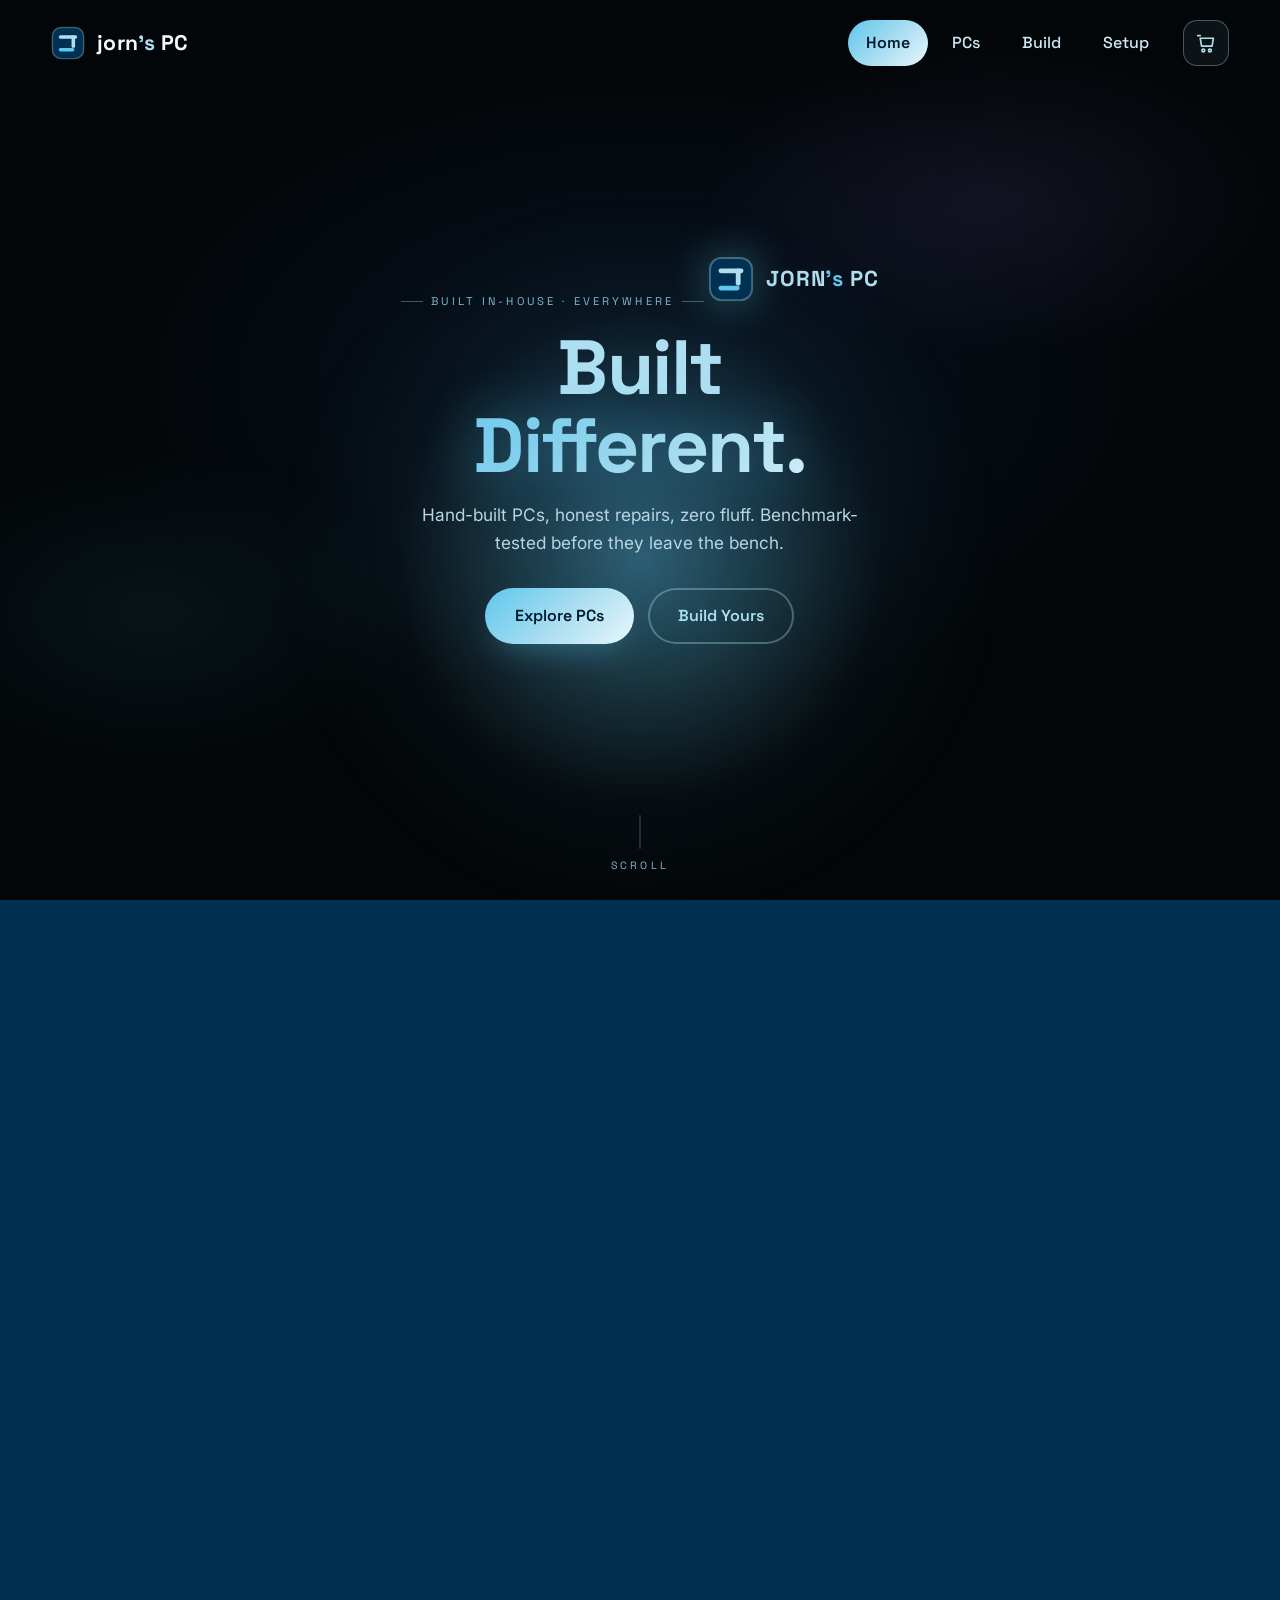
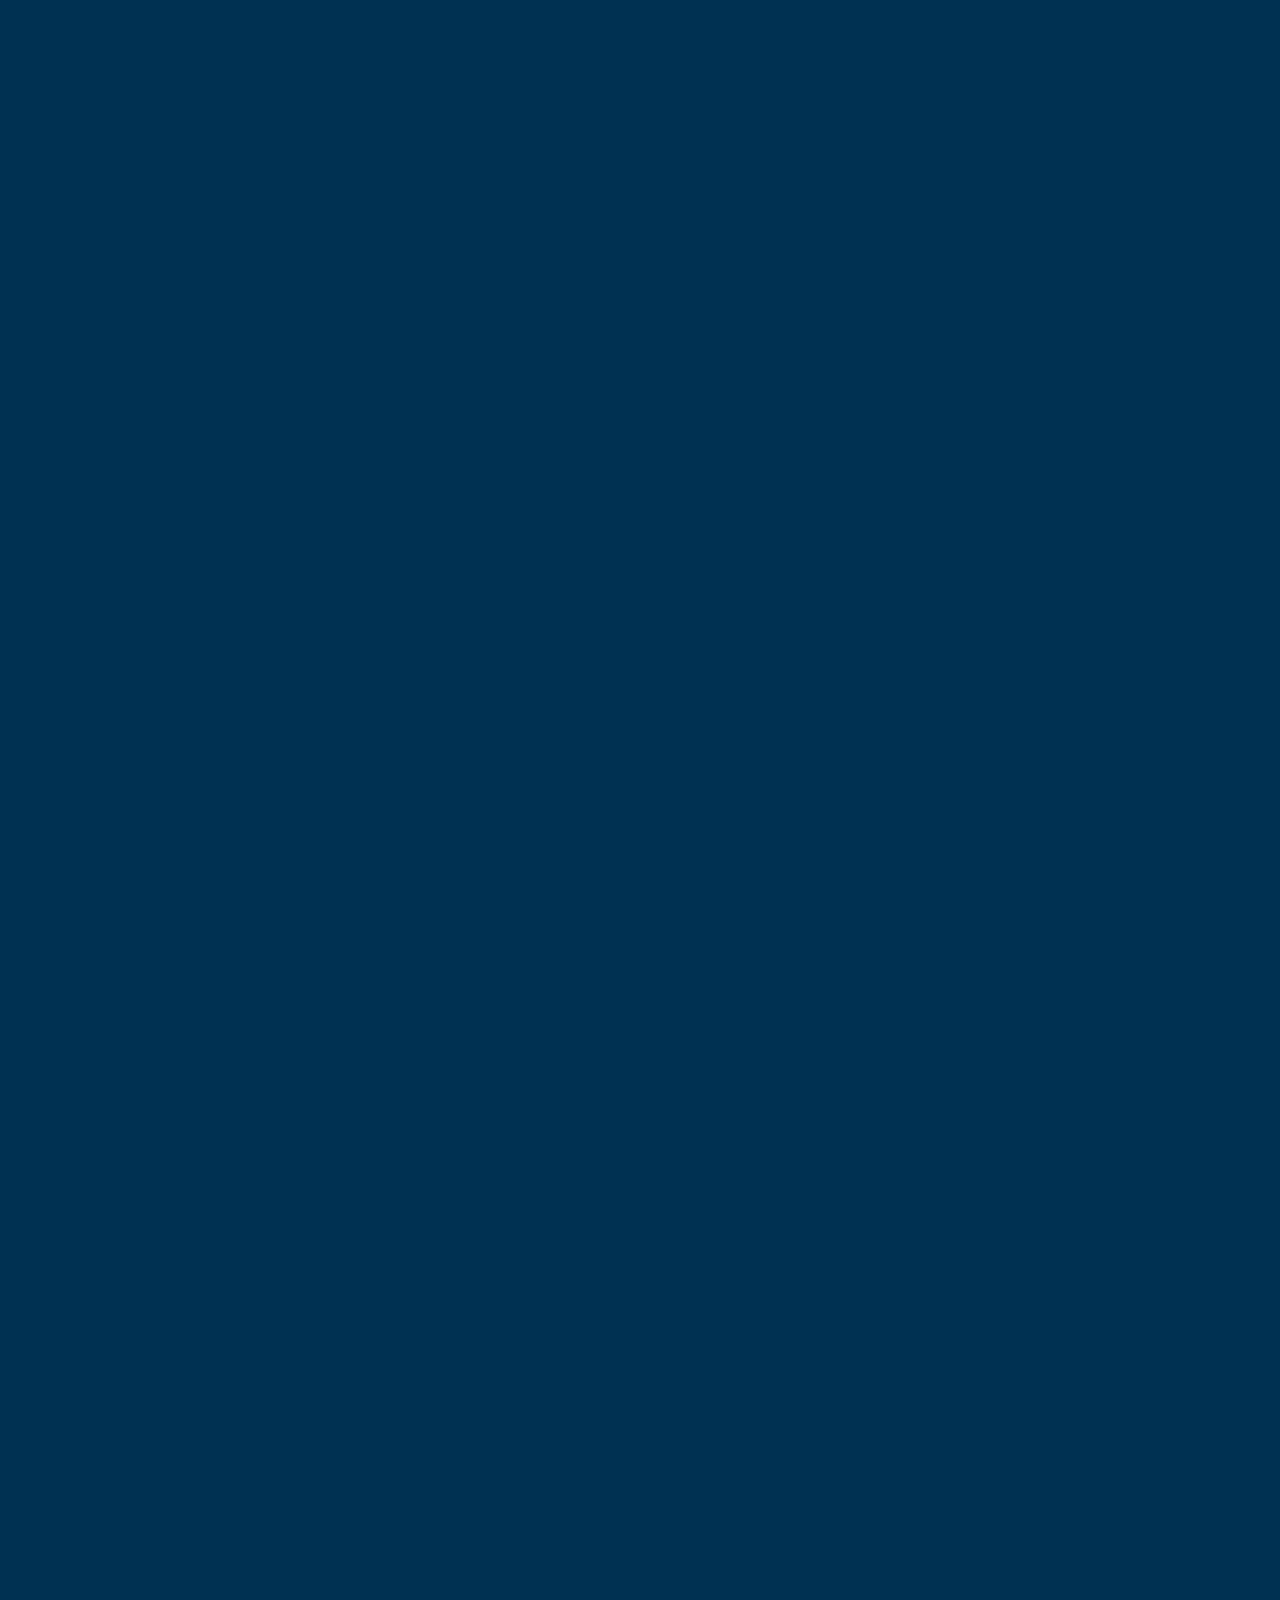
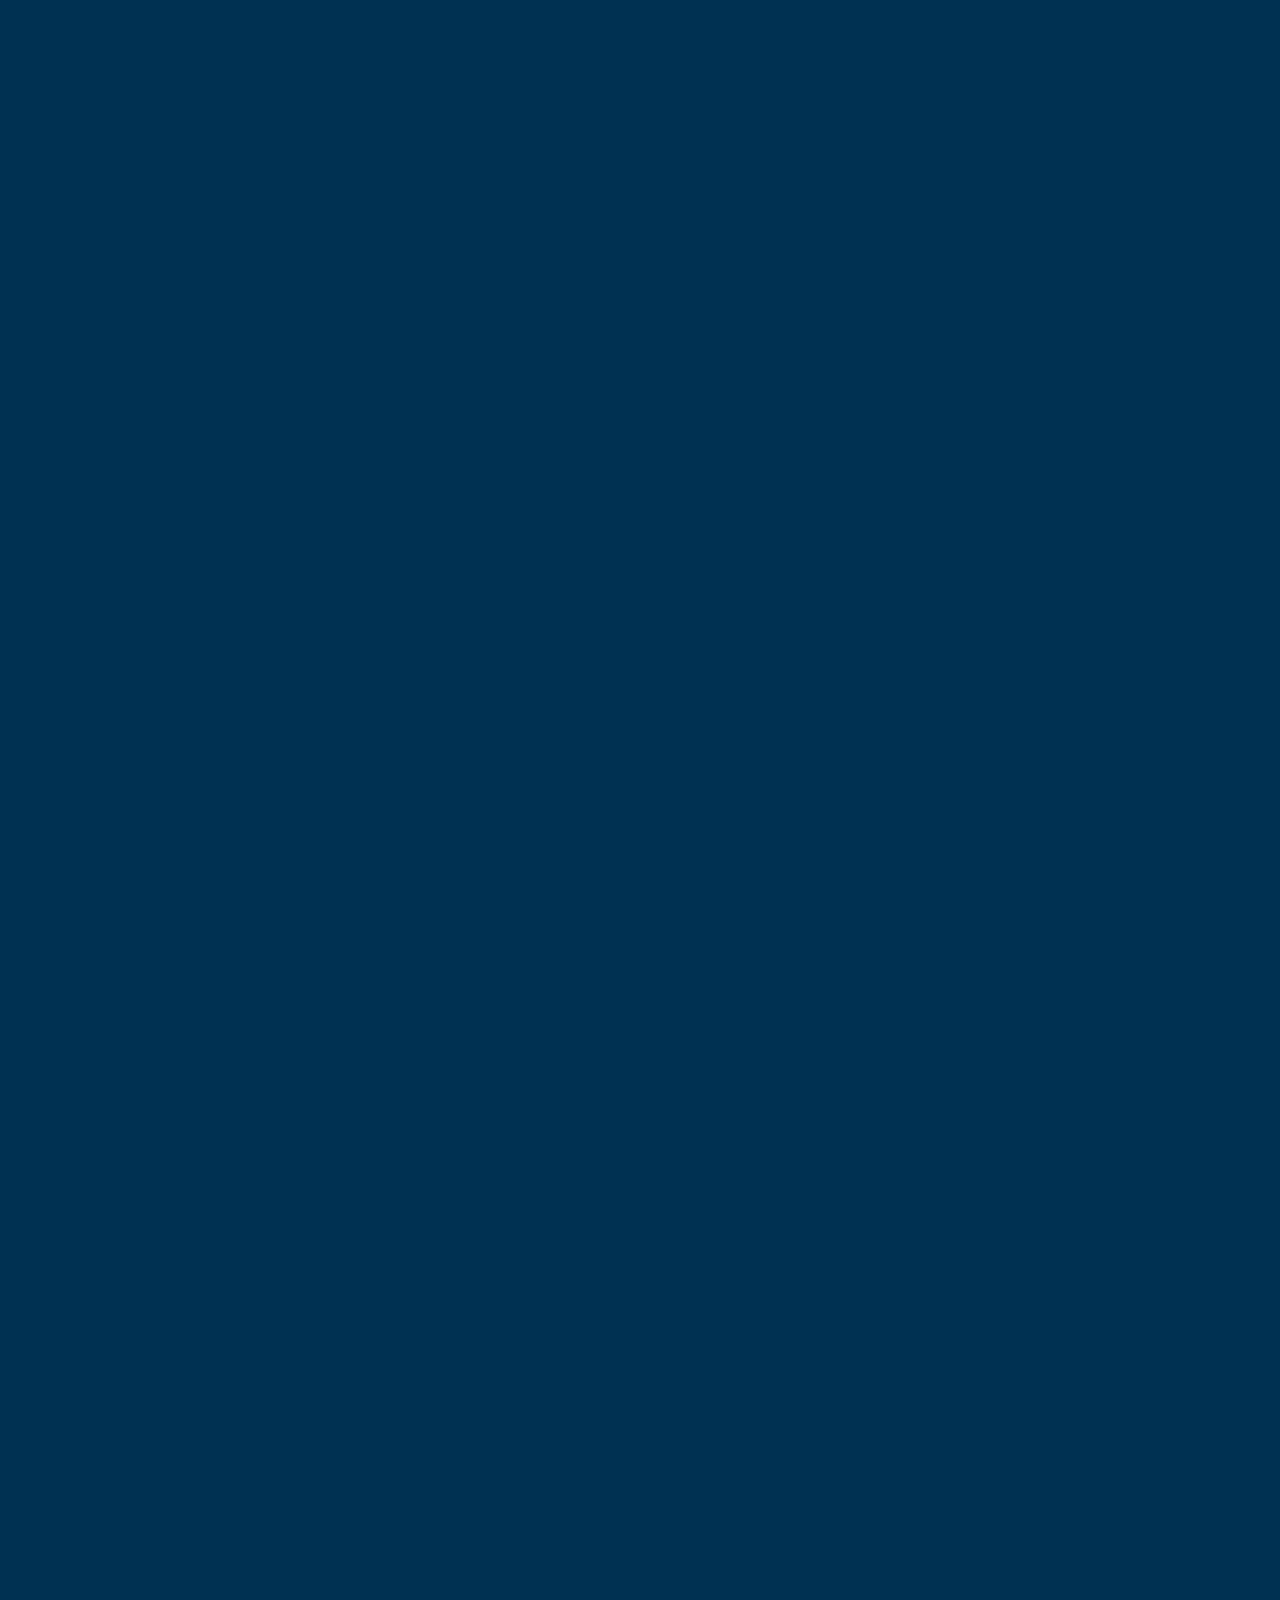
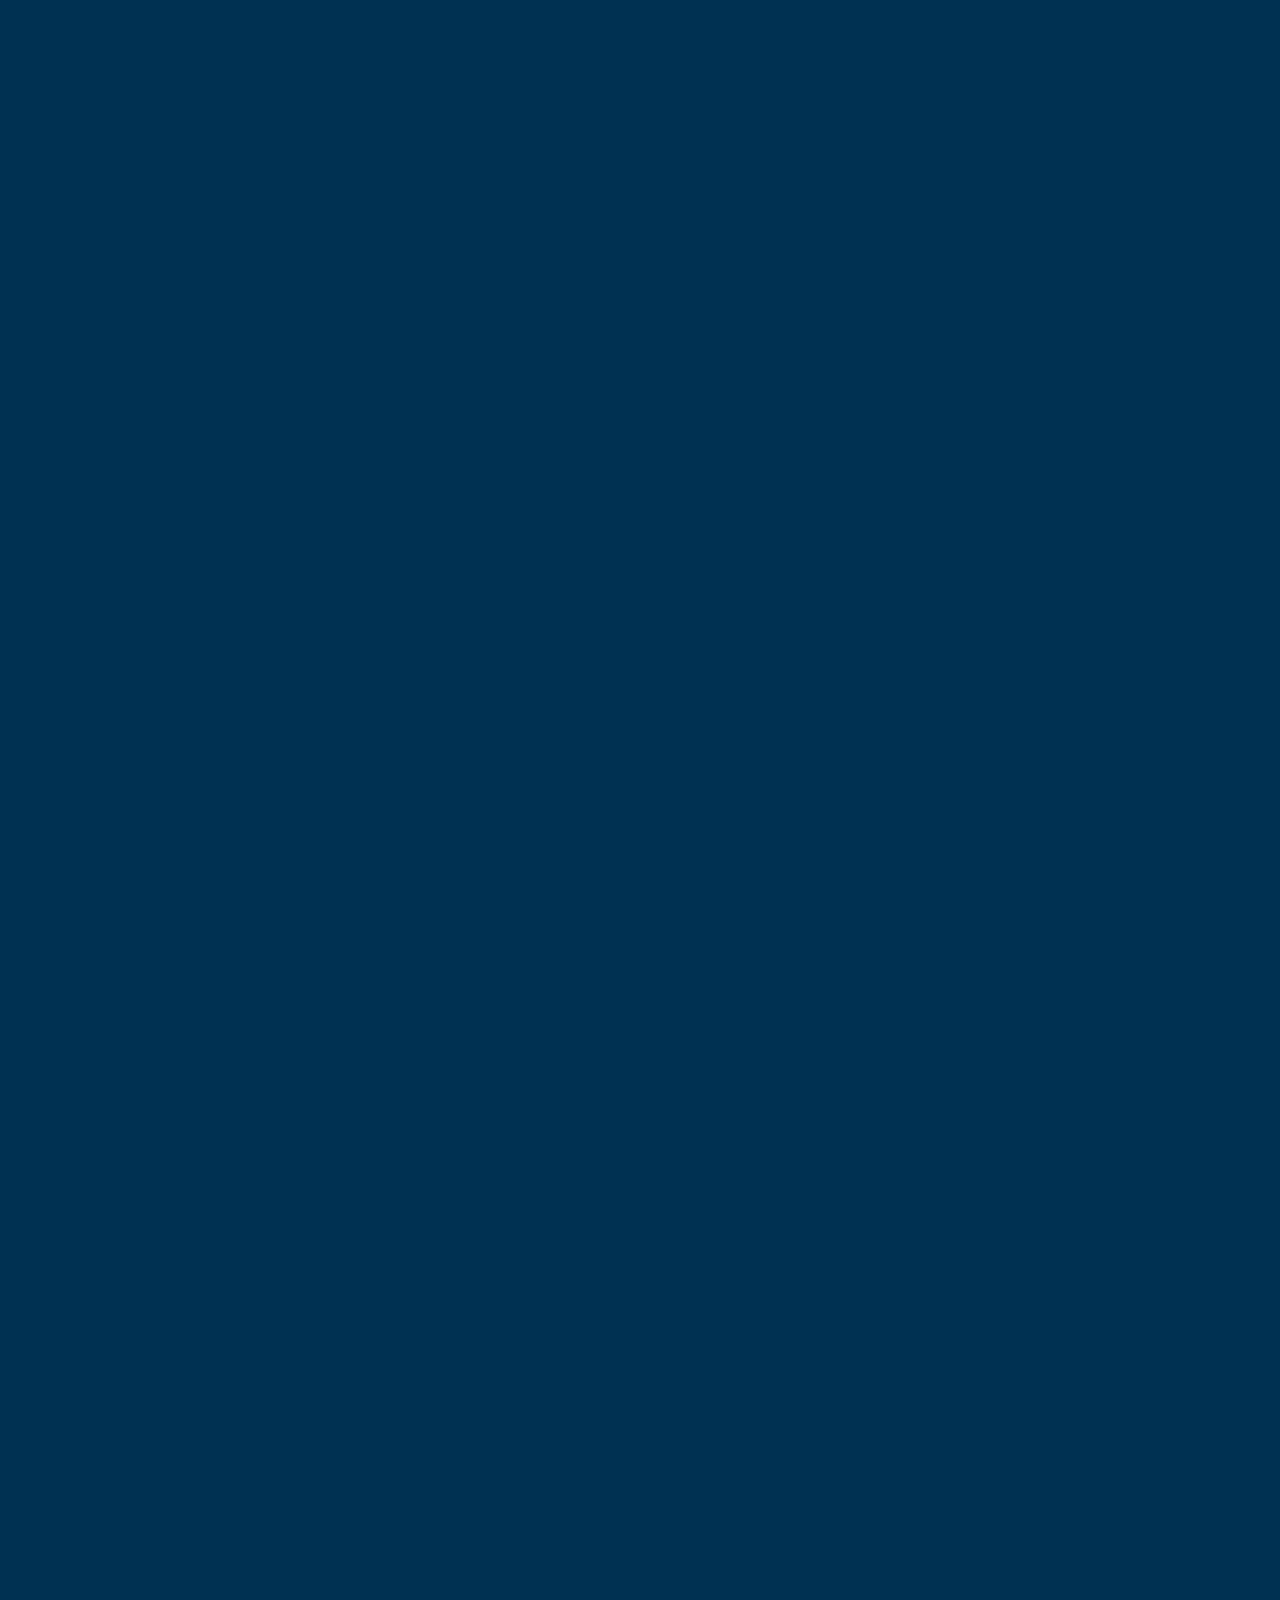
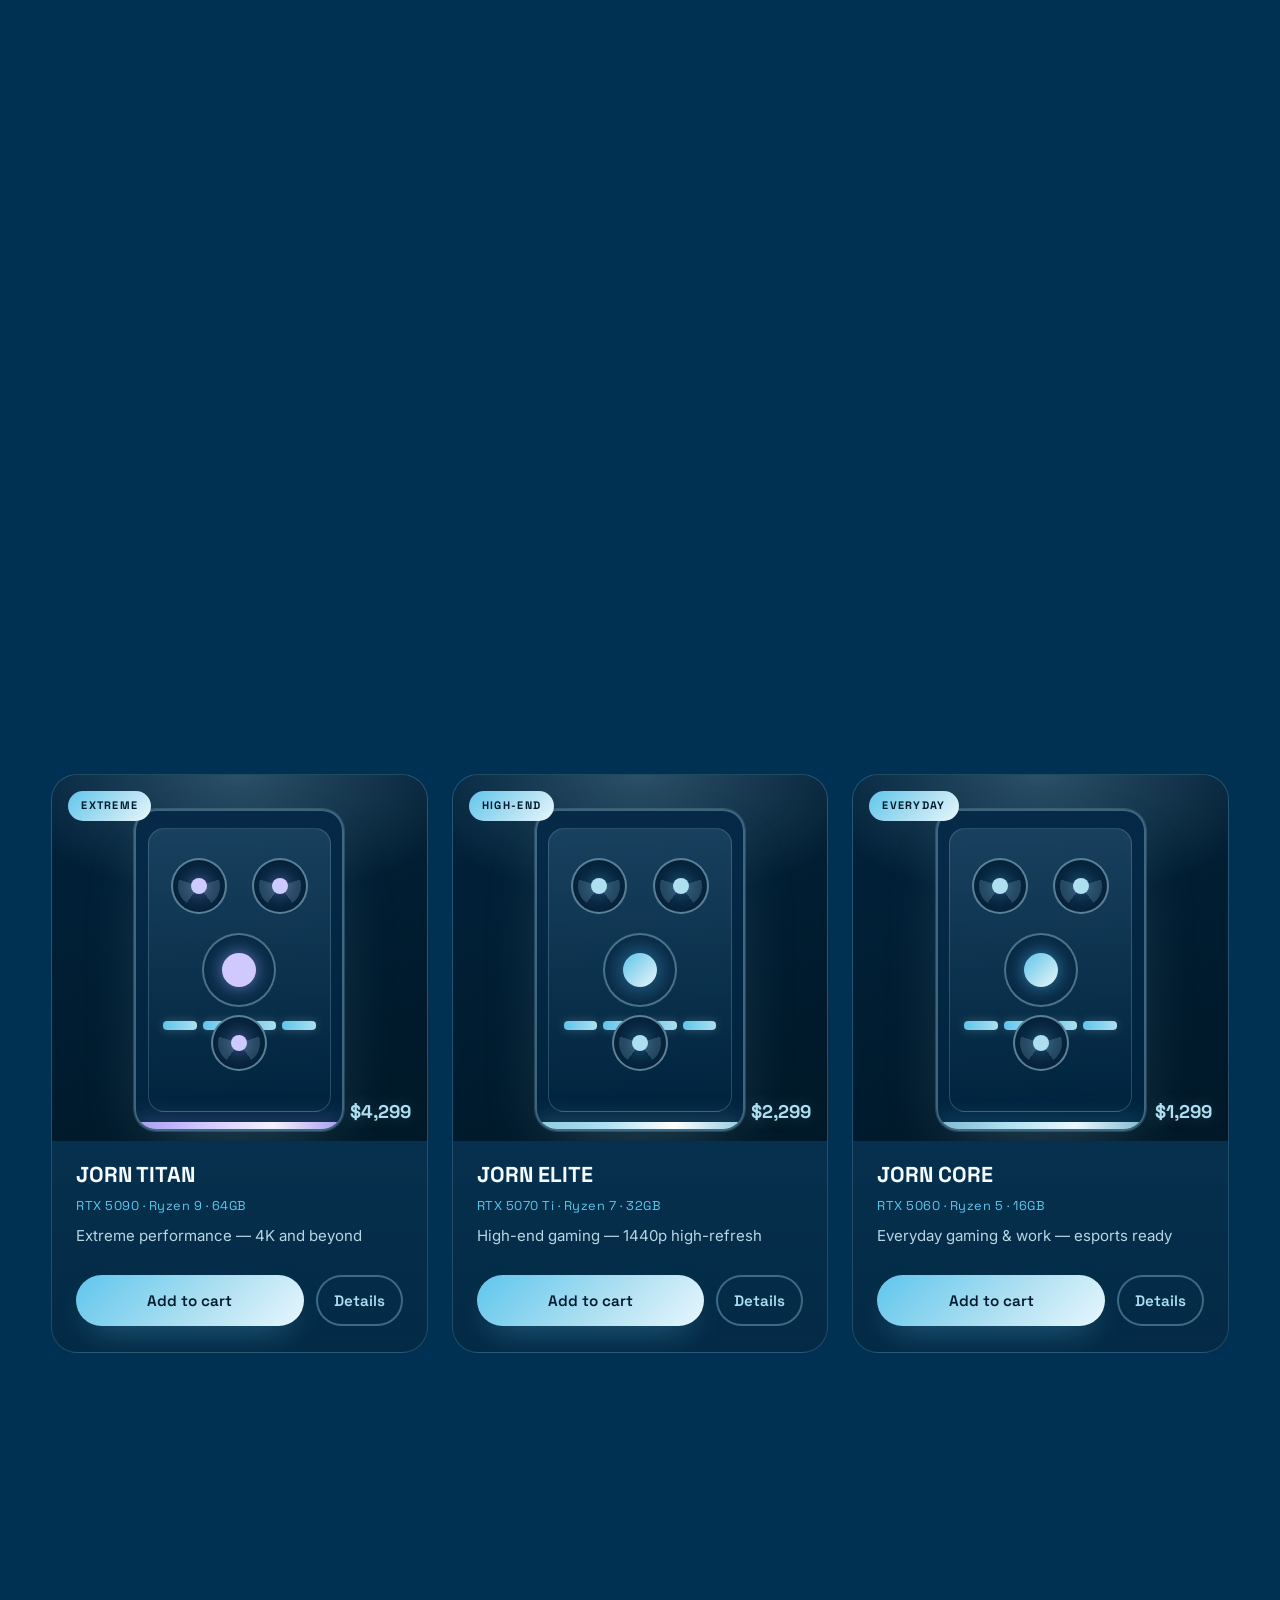
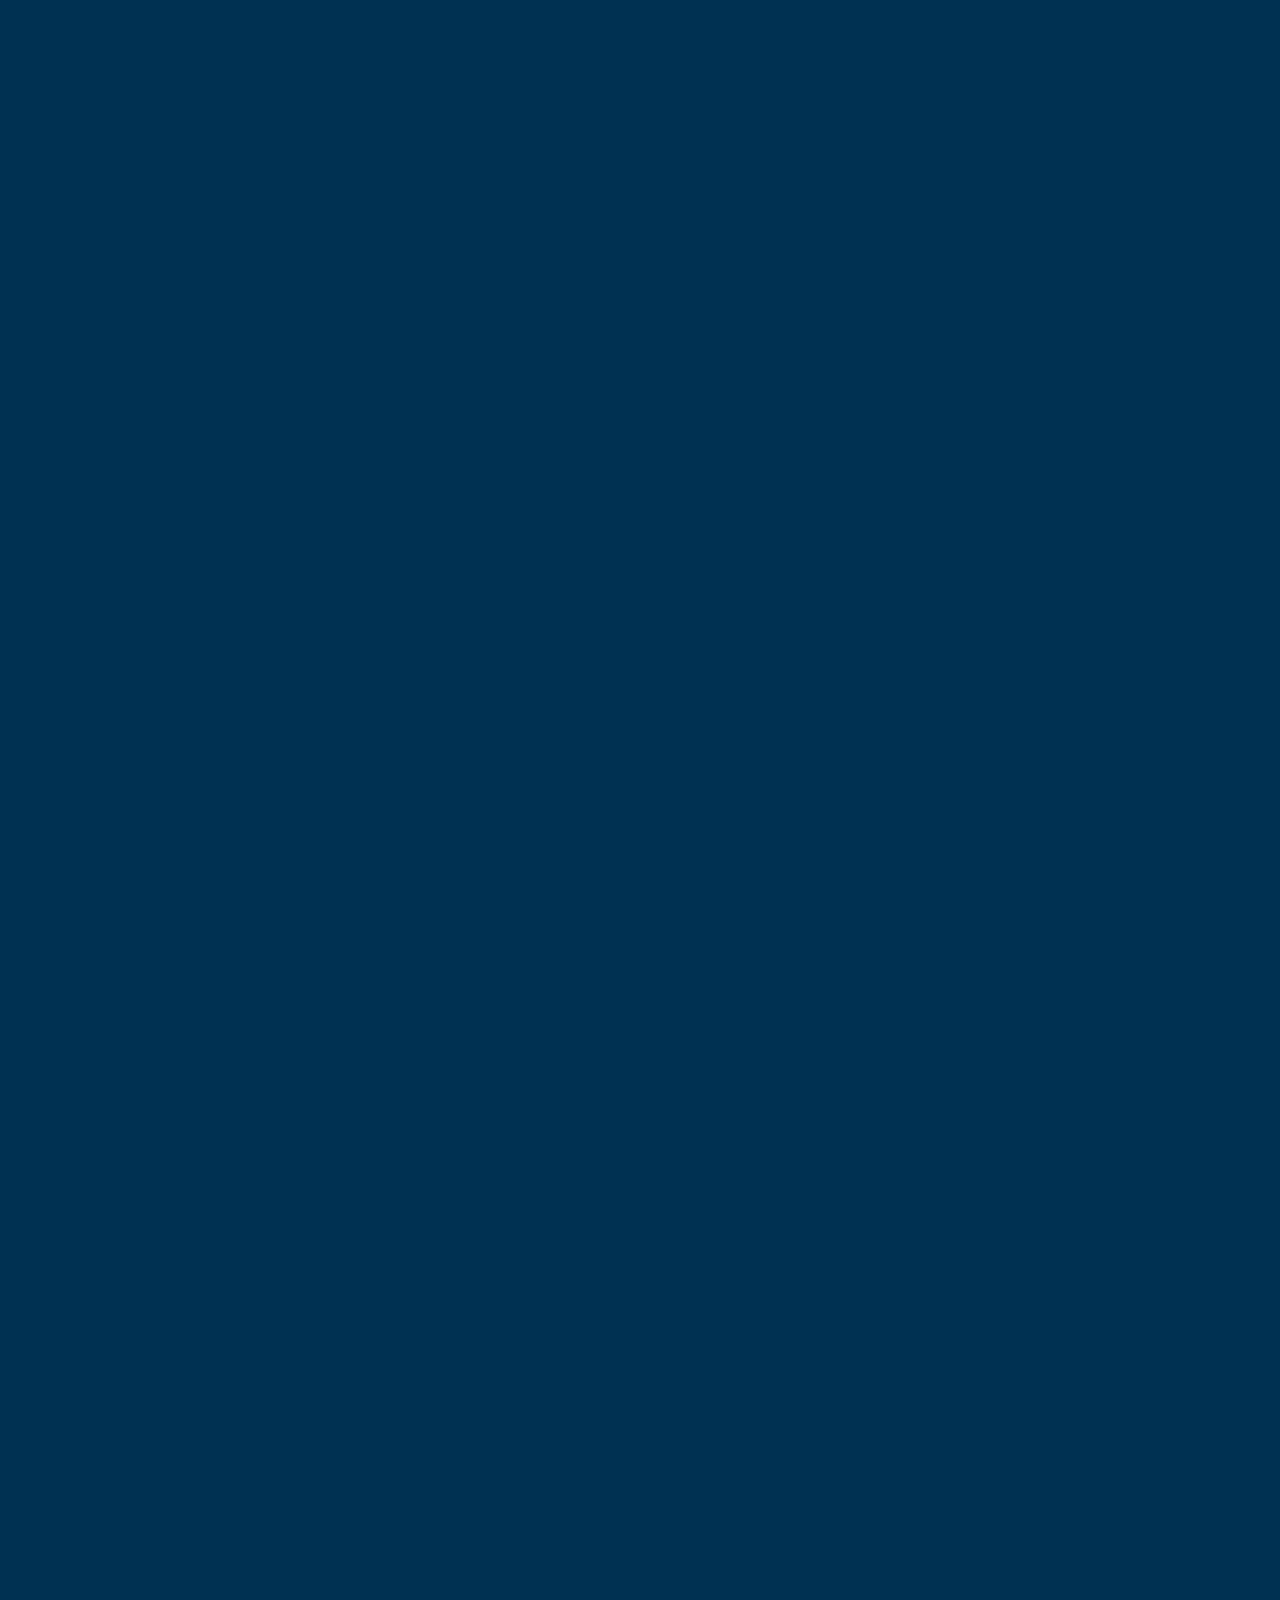
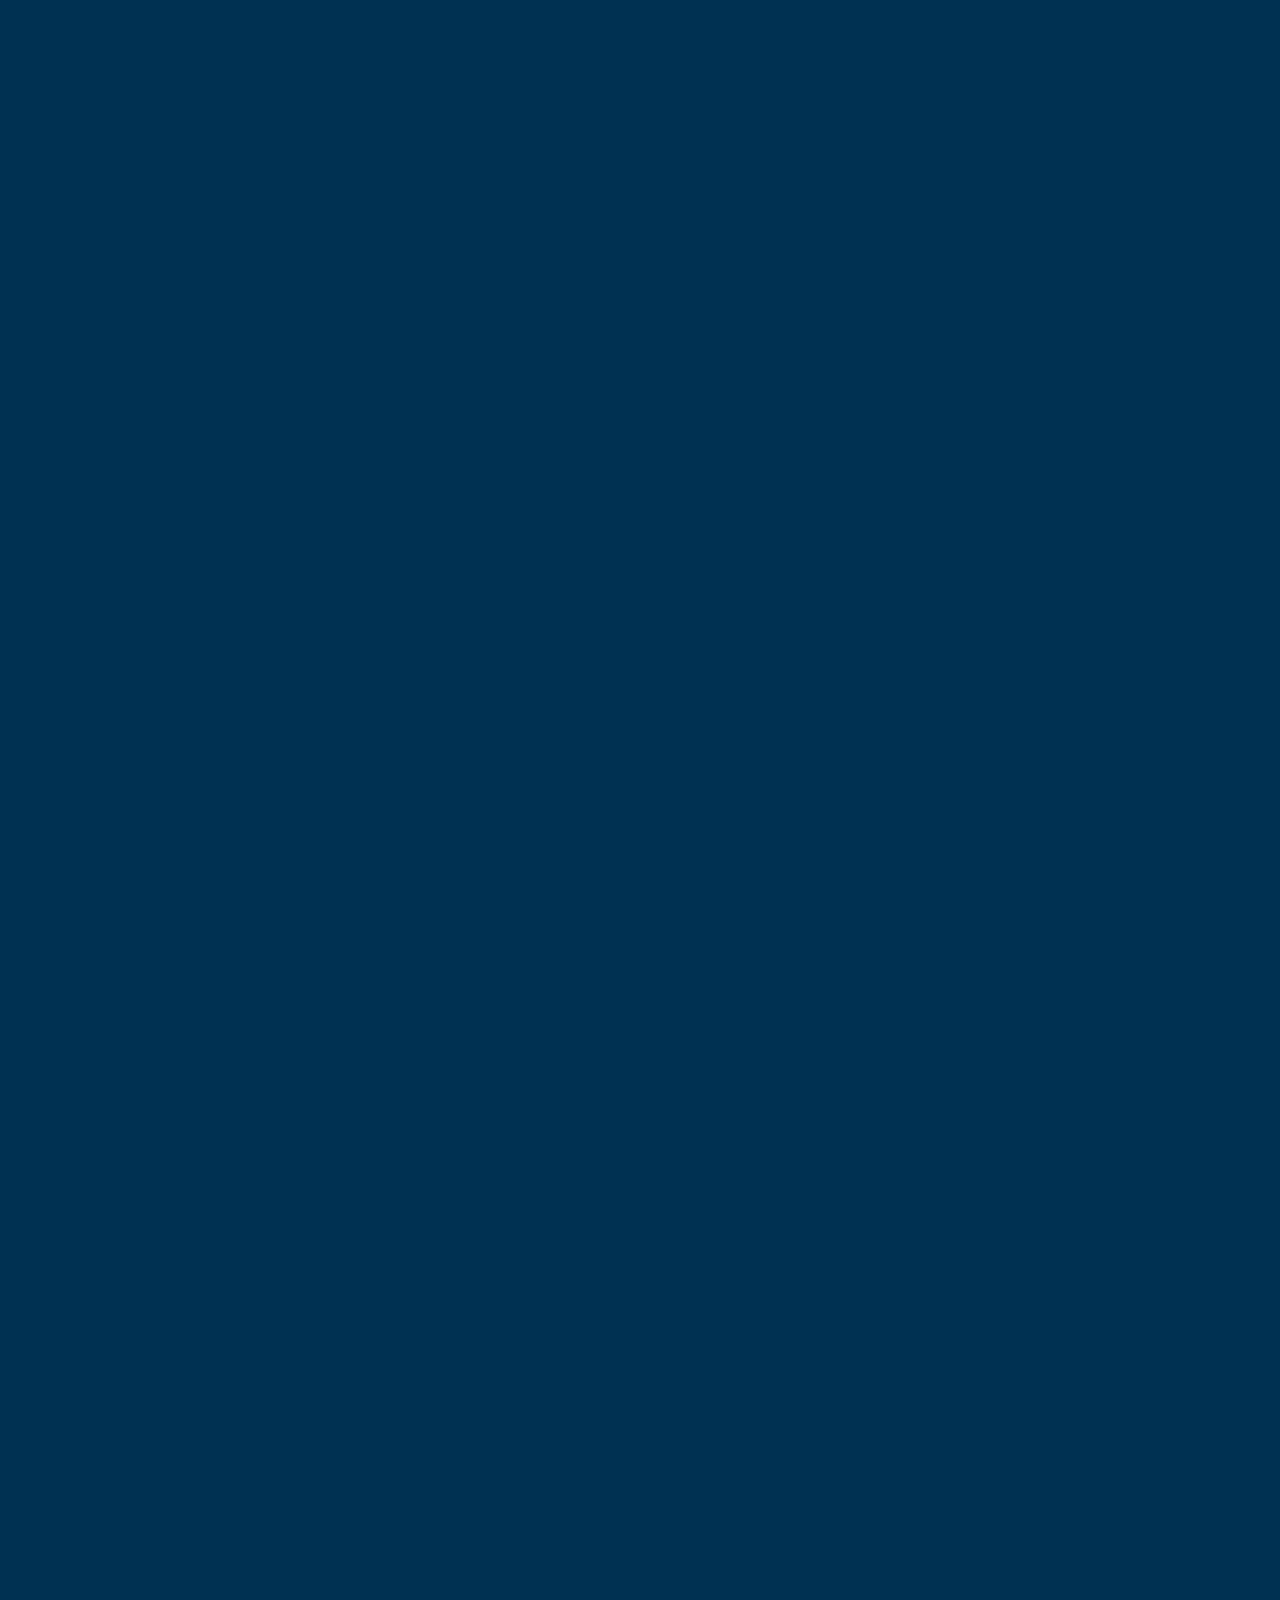
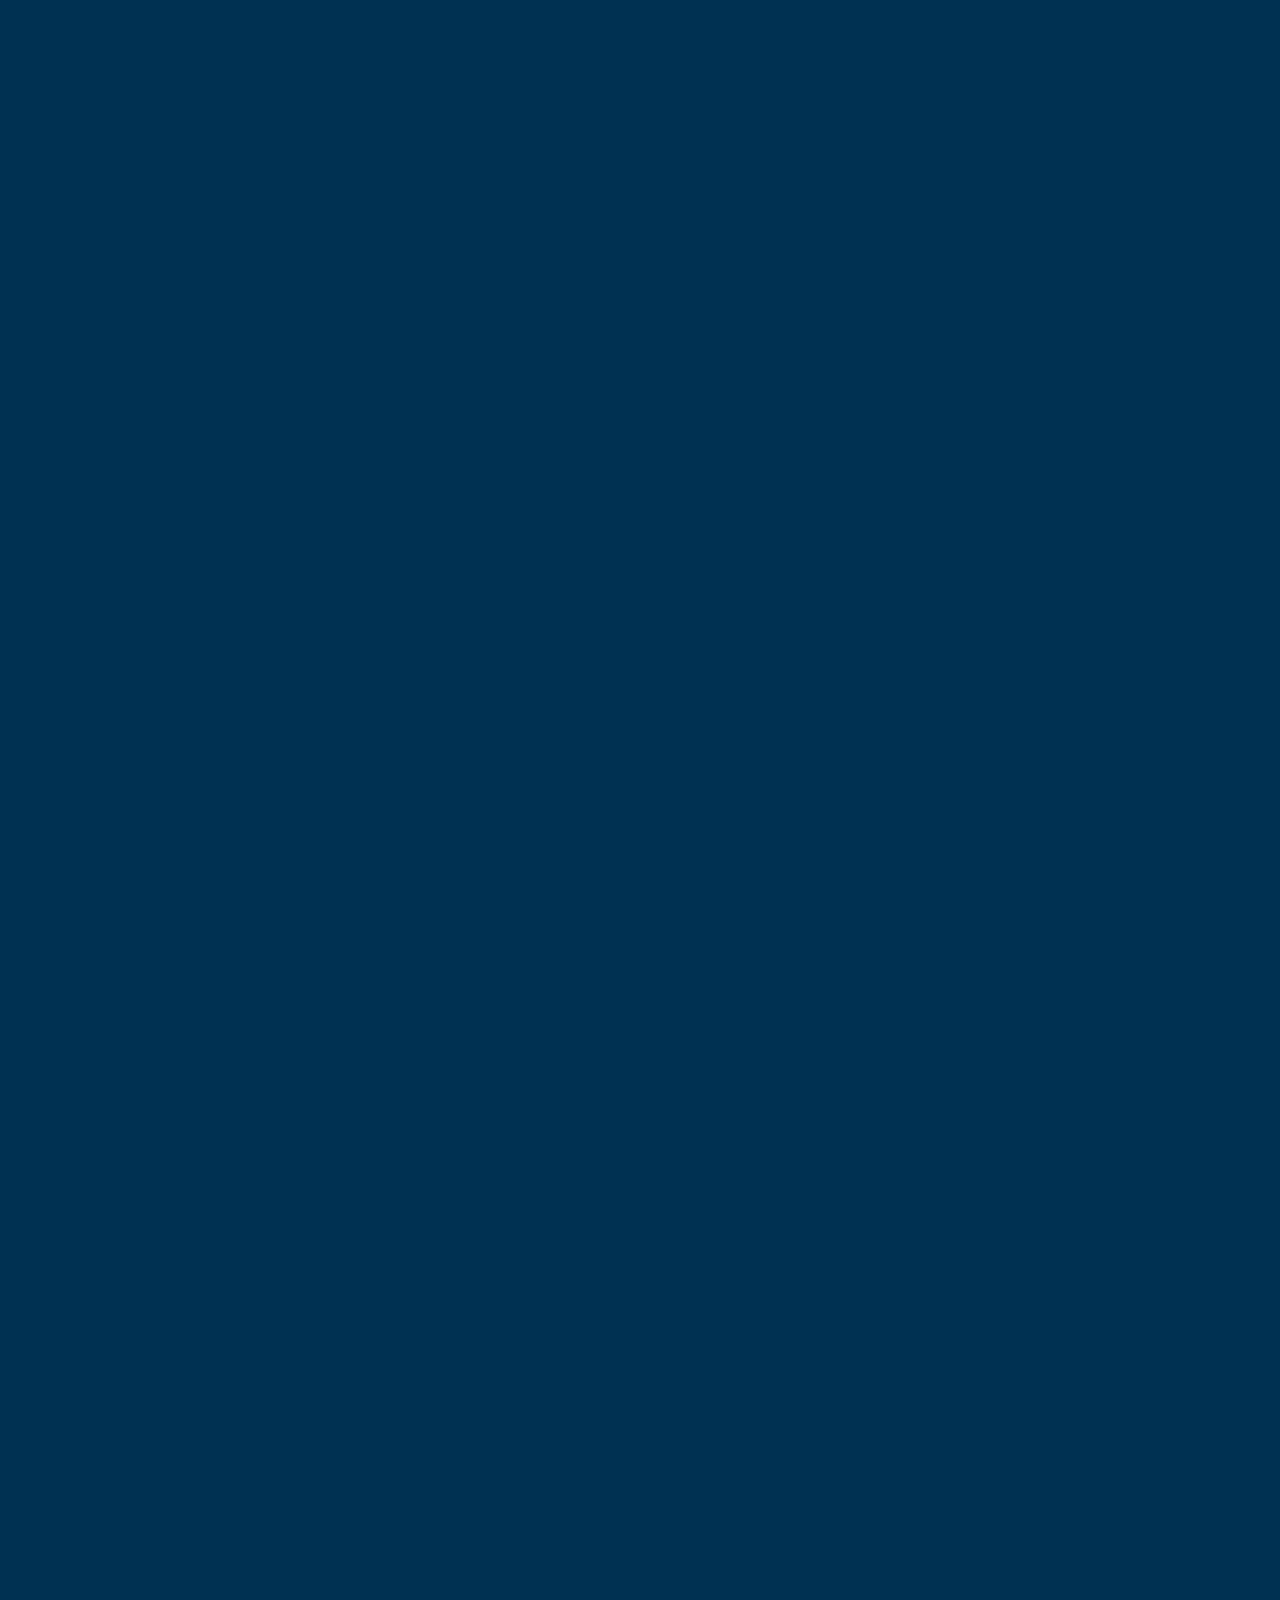
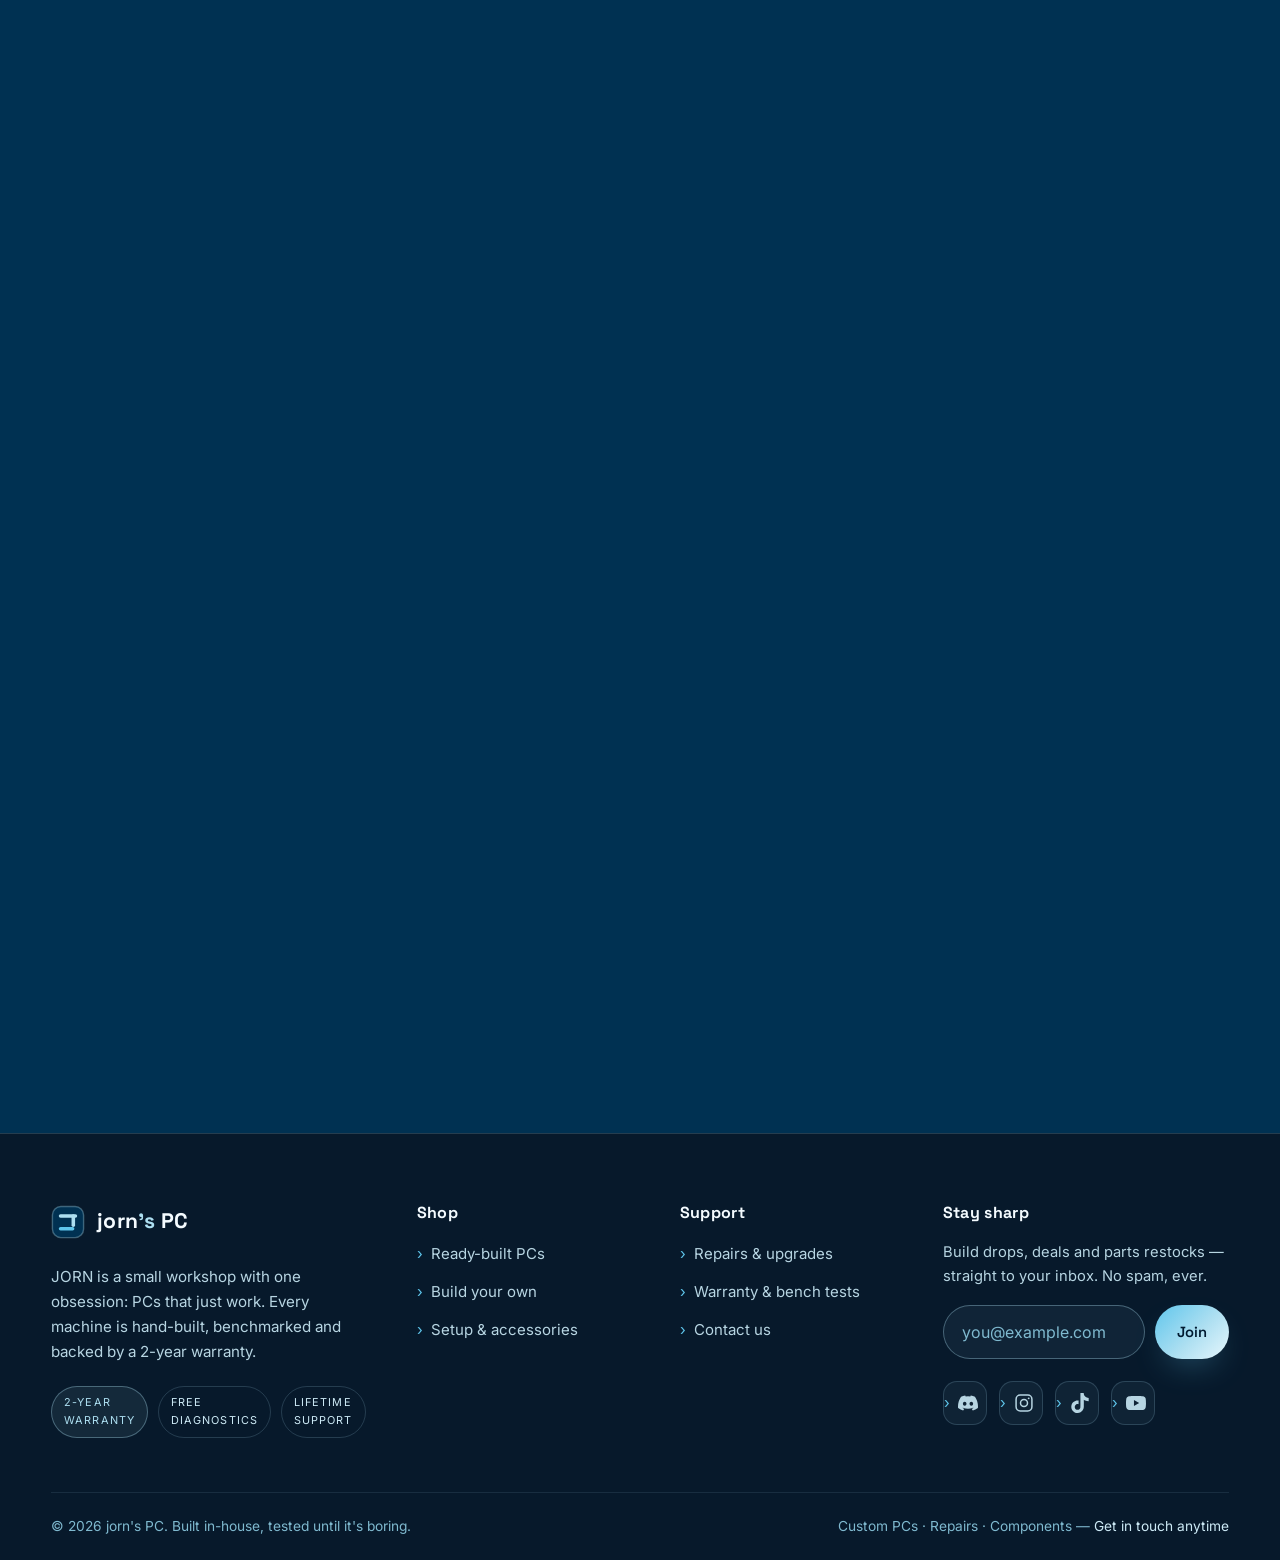
==== commit f44d58ac: "Restructure to 5 experiences: opening, CORE/ELITE/TITAN, JORN//REVEAL, Setup" ====
--- a/index.html
+++ b/index.html
@@ -3,15 +3,10 @@
 <head>
   <meta charset="UTF-8">
   <meta name="viewport" content="width=device-width, initial-scale=1.0">
-  <title>jorn's PC — Custom Gaming PCs, Built to Spec</title>
-  <meta name="description" content="jorn's PC designs and hand-builds custom gaming PCs, sells components and accessories, and repairs hardware. Benchmark-tested and shipped ready.">
+  <title>jorn's PC — Hand-built custom PCs</title>
+  <meta name="description" content="jorn's PC builds hand-assembled machines for gaming and work. Choose a ready-built JORN CORE, ELITE or TITAN, or build your own. Free build queue, 2-year warranty.">
   <meta name="theme-color" content="#003152">
   <link rel="icon" type="image/svg+xml" href="assets/favicon.svg">
-
-  <meta property="og:title" content="jorn's PC — Custom Gaming PCs, Built to Spec">
-  <meta property="og:description" content="Flagship rigs, a build-your-own configurator and quality accessories — hand-built and tested.">
-  <meta property="og:type" content="website">
-  <meta property="og:url" content="https://yourusername.github.io/jorn-pc/">
 
   <link rel="preconnect" href="https://fonts.googleapis.com">
   <link rel="preconnect" href="https://fonts.gstatic.com" crossorigin>
@@ -19,7 +14,7 @@
   <link rel="stylesheet" href="css/style.css">
 </head>
 <body class="p-home">
-  <noscript><style>.preloader{display:none}.reveal,.stagger>*{opacity:1 !important;transform:none !important;filter:none !important}.hero [data-hero],.page-hero [data-hero]{opacity:1 !important;animation:none !important}</style></noscript>
+  <noscript><style>.preloader{display:none}.reveal,.stagger>*{opacity:1 !important;transform:none !important;filter:none !important}.opening [data-hero]{opacity:1 !important;animation:none !important}.rv-cta{opacity:1 !important;pointer-events:auto !important}</style></noscript>
 
   <div class="page-curtain" id="pageCurtain" aria-hidden="true"></div>
 
@@ -54,9 +49,7 @@
           <li><a class="nav-link" href="index.html" data-nav="index">Home</a></li>
           <li><a class="nav-link" href="products.html" data-nav="products">PCs</a></li>
           <li><a class="nav-link" href="build.html" data-nav="build">Build</a></li>
-          <li><a class="nav-link" href="accessories.html" data-nav="accessories">Accessories</a></li>
-          <li><a class="nav-link" href="services.html" data-nav="services">Services</a></li>
-          <li><a class="nav-link" href="about.html" data-nav="about">About</a></li>
+          <li><a class="nav-link" href="accessories.html" data-nav="accessories">Setup</a></li>
         </ul>
         <button class="cart-bar" type="button" aria-label="Open cart">
           <svg width="21" height="21" viewBox="0 0 24 24" fill="none" stroke="currentColor" stroke-width="1.9" stroke-linecap="round" stroke-linejoin="round" aria-hidden="true"><path d="M6 6h15l-1.5 9h-12zM3 3h3"/><circle cx="9.5" cy="20" r="1.6"/><circle cx="17" cy="20" r="1.6"/></svg>
@@ -69,197 +62,96 @@
 
 <main class="page-entrance">
 
-    <!-- ================= HERO — PRODUCT REVEAL ================= -->
-    <section class="hero hero-stage" data-particles>
-      <div class="container">
-        <div class="hero-copy">
-          <span class="hero-badge" data-hero="1"><span class="dot"></span> Introducing the flagship · JORN ONE</span>
-          <h1 data-hero="2">JORN <span class="text-ice">ONE</span></h1>
-          <div class="hero-specs" data-hero="3">
-            <span class="hero-spec"><span class="led led--cool"></span>RTX 5090</span>
-            <span class="hero-spec"><span class="led led--warm"></span>Ryzen 9 9950X3D</span>
-            <span class="hero-spec"><span class="led led--cool"></span>64GB DDR5-6000</span>
-            <span class="hero-spec"><span class="led led--warm"></span>4TB NVMe Gen4</span>
+  <!-- ================= Opening screen ================= -->
+  <section class="opening" id="opening">
+    <div class="op-inner">
+      <span class="op-stamp">Built in-house · everywhere</span>
+      <div class="op-logo">
+        <svg viewBox="0 0 48 48" width="46" height="46" aria-hidden="true">
+          <rect x="2" y="2" width="44" height="44" rx="12" fill="#003152" stroke="#ADDFF1" stroke-opacity="0.35" stroke-width="2"/>
+          <rect x="11" y="13" width="26" height="5" rx="2.5" fill="#ADDFF1"/>
+          <rect x="29" y="13" width="5" height="18" rx="2.5" fill="#ADDFF1"/>
+          <rect x="11" y="31" width="22" height="5" rx="2.5" fill="#5FC6EC"/>
+        </svg>
+        <span class="op-logo-text">JORN<b>'s</b> PC</span>
+      </div>
+      <h1 class="op-title">Built<span>Different.</span></h1>
+      <p class="op-line">Hand-built PCs, honest repairs, zero fluff. Benchmark-tested before they leave the bench.</p>
+      <div class="op-actions">
+        <a class="btn btn--lg" href="#machines">Explore PCs</a>
+        <a class="btn btn--lg btn--ghost" href="build.html">Build Yours</a>
+      </div>
+    </div>
+    <a class="op-scroll" href="#machines"><span></span>scroll</a>
+  </section>
+
+  <!-- ================= Choose Your Machine ================= -->
+  <section class="machines" id="machines">
+    <div class="container">
+      <div class="sec-head reveal">
+        <span class="eyebrow">Choose Your Machine</span>
+        <h2>Three builds. No noise.</h2>
+        <p class="sec-join">Every JORN is hand-assembled, benchmarked and shipped with a 2-year warranty. Hover a machine to wake its lighting — pick your tier.</p>
+      </div>
+      <div class="store-grid stagger" id="storeHome"></div>
+    </div>
+  </section>
+
+  <!-- ================= JORN // REVEAL ================= -->
+  <section class="reveal" id="reveal" aria-label="JORN Reveal">
+    <div class="reveal-sticky">
+      <div class="reveal-head" aria-hidden="true">
+        <span class="rv-eyebrow">REVEAL</span>
+        <p>Performance, unveiled.</p>
+      </div>
+
+      <div class="reveal-stage" id="revealStage" aria-hidden="true">
+        <div class="rv-text" id="rvText">
+          <div class="rv-num" id="rvNum">01</div>
+          <div class="rv-cap" id="rvCap">The machine</div>
+        </div>
+
+        <div class="rv-pc" id="revealPc">
+          <div class="rv-glow"></div>
+          <div class="rv-case">
+            <div class="rv-inner">
+              <span class="rven-fan rv-fan--top"><i class="blade"></i></span>
+              <div class="rv-cooler"><span class="rven-fan"><i class="blade"></i></span></div>
+              <div class="rv-ram"><i></i><i></i><i></i><i></i></div>
+              <div class="rv-gpu"></div>
+              <span class="rven-fan rv-fan--high"><i class="blade"></i></span>
+              <span class="rven-fan rv-fan--low"><i class="blade"></i></span>
+            </div>
+            <div class="rv-rgb"></div>
+            <div class="rv-glass"></div>
           </div>
-          <p class="lead" data-hero="4">Hand-built around one idea: no compromises on the frames, the finish or the feel. Benchmarked, burned in for 24 hours and delivered ready to drop in.</p>
-          <div class="hero-ctas" data-hero="5">
-            <a class="btn btn--lg" href="product.html?id=jorn-one">View JORN ONE <span class="arrow">→</span></a>
-            <a class="btn btn--ghost btn--lg" href="products.html">Shop all builds</a>
-          </div>
-          <ul class="hero-trust" data-hero="6">
-            <li>
-              <svg width="18" height="18" viewBox="0 0 24 24" fill="none" stroke="currentColor" stroke-width="2" stroke-linecap="round" stroke-linejoin="round"><path d="M12 22s8-3.5 8-9V5l-8-3-8 3v8c0 5.5 8 9 8 9z"/></svg>
-              Free diagnostics
-            </li>
-            <li>
-              <svg width="18" height="18" viewBox="0 0 24 24" fill="none" stroke="currentColor" stroke-width="2" stroke-linecap="round" stroke-linejoin="round"><path d="M12 22s8-3.5 8-9V5l-8-3-8 3v8c0 5.5 8 9 8 9z"/><path d="M9 12l2 2 4-4"/></svg>
-              2-year warranty
-            </li>
-            <li>
-              <svg width="18" height="18" viewBox="0 0 24 24" fill="none" stroke="currentColor" stroke-width="2" stroke-linecap="round" stroke-linejoin="round"><path d="M1 3h13v13H1zM14 8h4l4 4v4h-8zM5 20a2 2 0 1 0 0-4 2 2 0 0 0 0 4zM18 20a2 2 0 1 0 0-4 2 2 0 0 0 0 4z"/></svg>
-              Safe shipping anywhere
-            </li>
-          </ul>
-        </div>
-
-        <div class="hero-visual parallax" data-hero="7">
-          <div class="spotlight" aria-hidden="true"></div>
-          <div class="pc-stage">
-            <div class="pc">
-              <div class="pc-glass">
-                <span class="fan fan-a"></span>
-                <span class="fan fan-b"></span>
-                <div class="cooler"><span></span></div>
-                <div class="ram"><i></i><i></i><i></i><i></i></div>
-                <span class="fan fan-c"></span>
-              </div>
-              <div class="pc-rgb"></div>
-            </div>
-            <div class="chip chip-cpu"><span class="ic"></span>CPU<span><b>Ryzen 9 · 32 threads</b></span></div>
-            <div class="chip chip-gpu">GPU<b>RTX 5090 · 32GB</b></div>
-            <div class="chip chip-ssd">SSD<b>4TB · NVMe Gen4</b></div>
-          </div>
-          <div class="rgb-trail" aria-hidden="true"></div>
-        </div>
-      </div>
-    </section>
-
-    <!-- ================= FEATURED PCs ================= -->
-    <section class="section">
-      <div class="container">
-        <div class="shop-head reveal">
-          <div>
-            <span class="eyebrow">Ready-built</span>
-            <h2>The lineup</h2>
-            <p>Four machines we know inside out — specced, benched and trusted. Every one can be tweaked to your exact taste.</p>
-          </div>
-          <a class="btn btn--ghost" href="products.html">View all PCs <span class="arrow">→</span></a>
-        </div>
-        <div class="store-grid stagger" id="storeHome"></div>
-      </div>
-    </section>
-
-    <!-- ================= WHY JORN (short) ================= -->
-    <section class="section section--tint">
-      <div class="container split">
-        <div class="reveal">
-          <span class="eyebrow">Why JORN PC</span>
-          <h2>Built like it's <span class="text-ice">our own machine.</span></h2>
-          <p class="lead" style="margin-top:18px;">Anyone can screw parts together. We assembly, wire, benchmark and burn-in every rig — then stand behind it with a 2-year warranty and lifetime support.</p>
-          <ul class="feature-list">
-            <li>
-              <span class="feature-check"><svg width="14" height="14" viewBox="0 0 24 24" fill="none" stroke="currentColor" stroke-width="3" stroke-linecap="round" stroke-linejoin="round"><path d="M4 12l5 5L20 6"/></svg></span>
-              <div><b>25-point hand test</b><span>Benchmarked and temperature-tested for 24 hours before it ships.</span></div>
-            </li>
-            <li>
-              <span class="feature-check"><svg width="14" height="14" viewBox="0 0 24 24" fill="none" stroke="currentColor" stroke-width="3" stroke-linecap="round" stroke-linejoin="round"><path d="M4 12l5 5L20 6"/></svg></span>
-              <div><b>Honest pricing</b><span>Transparent quotes with zero upselling. If a cheaper part fits, we say so.</span></div>
-            </li>
-            <li>
-              <span class="feature-check"><svg width="14" height="14" viewBox="0 0 24 24" fill="none" stroke="currentColor" stroke-width="3" stroke-linecap="round" stroke-linejoin="round"><path d="M4 12l5 5L20 6"/></svg></span>
-              <div><b>Genuine parts only</b><span>Everything sourced from official distributors with full manufacturer warranty.</span></div>
-            </li>
-          </ul>
-        </div>
-        <div class="panel-art reveal">
-          <span class="eyebrow"><span class="led led--cool" style="display:inline-block;margin-right:10px;"></span>Bench status</span>
-          <h3>The final 24 hours before shipping</h3>
-          <div class="mini-parts" data-on>
-            <div class="part"><span class="bar" style="--p:.42"></span><span class="lbl">Bench</span></div>
-            <div class="part"><span class="bar" style="--p:.68"></span><span class="lbl">Thermals</span></div>
-            <div class="part"><span class="bar" style="--p:.86"></span><span class="lbl">Stability</span></div>
-            <div class="part"><span class="bar" style="--p:1"></span><span class="lbl">Ship</span></div>
-          </div>
-          <div class="stat-mini">
-            <div class="sm"><b data-count="24" data-suffix="h">24h</b><span>Burn-in test</span></div>
-            <div class="sm"><b data-count="490" data-suffix="+">490+</b><span>Max FPS</span></div>
-            <div class="sm"><b data-count="25" data-suffix="+">25+</b><span>Checkpoints</span></div>
-          </div>
-        </div>
-      </div>
-    </section>
-
-    <!-- ================= ACCESSORIES TEASER ================= -->
-    <section class="section">
-      <div class="container">
-        <div class="shop-head reveal">
-          <div>
-            <span class="eyebrow">Complete the setup</span>
-            <h2>Accessories that match the machine</h2>
-            <p>Keyboards, mice, monitors, headsets, mousepads and RGB gear — filtered, specced and cart-ready.</p>
-          </div>
-          <a class="btn btn--ghost" href="accessories.html">Browse everything <span class="arrow">→</span></a>
-        </div>
-        <div class="showcase-grid stagger">
-          <a class="showcase-item reveal" href="accessories.html">
-            <span class="sc-icon">
-              <svg width="26" height="26" viewBox="0 0 24 24" fill="none" stroke="currentColor" stroke-width="1.9" stroke-linecap="round" stroke-linejoin="round"><path d="M3 7h18v8h-4l-2 3h-6l-2-3H3z"/></svg>
-            </span>
-            <span><b>Keyboards</b><span>Mechanical, hot-swap, clamp pad</span></span>
-            <span class="rgb-trail" aria-hidden="true"></span>
-          </a>
-          <a class="showcase-item reveal" href="accessories.html">
-            <span class="sc-icon">
-              <svg width="26" height="26" viewBox="0 0 24 24" fill="none" stroke="currentColor" stroke-width="1.9" stroke-linecap="round" stroke-linejoin="round"><path d="M4 5h16v10H4zM8 19h8M12 15v4M6 15v-4a7 7 0 0 1 12 0v4"/></svg>
-            </span>
-            <span><b>Monitors</b><span>240Hz+ IPS, 4K and OLED</span></span>
-            <span class="rgb-trail" aria-hidden="true"></span>
-          </a>
-          <a class="showcase-item reveal" href="build.html">
-            <span class="sc-icon">
-              <svg width="26" height="26" viewBox="0 0 24 24" fill="none" stroke="currentColor" stroke-width="1.9" stroke-linecap="round" stroke-linejoin="round"><path d="M14.7 6.3a4.5 4.5 0 0 0-6.4 6.4L3 18l3 3 5.3-5.3a4.5 4.5 0 0 0 6.4-6.4l-2.6 2.6-2.4-.7-.7-2.4 2.7-2.5z"/></svg>
-            </span>
-            <span><b>Build your own</b><span>Pick parts, watch the total update</span></span>
-            <span class="rgb-trail" aria-hidden="true"></span>
-          </a>
-        </div>
-      </div>
-    </section>
-
-    <!-- ================= FAQ ================= -->
-    <section class="section section--tint">
-      <div class="container">
-        <div class="section-head reveal">
-          <span class="eyebrow">Quick answers</span>
-          <h2>Before you ask</h2>
-        </div>
-        <div class="faq-list stagger">
-          <details class="faq-item" open>
-            <summary>How long does a custom build take?<span class="fi">+</span></summary>
-            <div class="faq-body">Ready-built PCs in our lineup ship fast. Bespoke builds are typically done in 5–10 working days including the 24-hour burn-in test.</div>
-          </details>
-          <details class="faq-item">
-            <summary>Do PCs ship fully built and tested?<span class="fi">+</span></summary>
-            <div class="faq-body">Yes. Every rig is assembled, cable-managed, benchmarked and stress-tested before it leaves. It arrives ready to plug in and play.</div>
-          </details>
-          <details class="faq-item">
-            <summary>Can I upgrade parts later?<span class="fi">+</span></summary>
-            <div class="faq-body">Absolutely. If you bought the PC from us, bring it back any time — we'll upgrade storage, RAM, GPU or cooling and re-test the whole machine.</div>
-          </details>
-          <details class="faq-item">
-            <summary>What does the 2-year warranty cover?<span class="fi">+</span></summary>
-            <div class="faq-body">Parts and labour for any hardware failure, plus free diagnostics for the life of the machine. Damage from misuse or physical trauma is not covered.</div>
-          </details>
-        </div>
-      </div>
-    </section>
-
-    <!-- ================= CTA ================= -->
-    <section class="section">
-      <div class="container">
-        <div class="cta-band reveal">
-          <span class="eyebrow">Time to decide</span>
-          <h2>Let's build the machine you keep telling yourself you'll get.</h2>
-          <p>Configure it yourself in two minutes, or talk to us and we'll spec it around your games and your budget.</p>
-          <div class="hero-ctas" style="justify-content:center;margin-bottom:0;">
-            <a class="btn btn--lg" href="build.html">Configure your rig <span class="arrow">→</span></a>
-            <a class="btn btn--ghost btn--lg" href="contact.html">Talk to us</a>
-          </div>
-        </div>
-      </div>
-    </section>
-
-  </main>
+          <div class="rv-scan"></div>
+          <span class="rv-focus rv-focus--cooler" data-focus="cooler"></span>
+          <span class="rv-focus rv-focus--ram" data-focus="ram"></span>
+          <span class="rv-focus rv-focus--gpu" data-focus="gpu"></span>
+          <span class="rv-focus rv-focus--fans" data-focus="fans"></span>
+        </div>
+
+        <div class="rv-label-chip rv-chip-cooler" data-chip="cooler">CPU cooling</div>
+        <div class="rv-label-chip rv-chip-ram" data-chip="ram">RAM</div>
+        <div class="rv-label-chip rv-chip-gpu" data-chip="gpu">GPU</div>
+        <div class="rv-label-chip rv-chip-fans" data-chip="fans">RGB cooling fans</div>
+      </div>
+
+      <div class="rv-cta" id="revealCta">
+        <h2>Ready to build yours?</h2>
+        <p>Pick the parts, we handle the rest.</p>
+        <div class="op-actions" style="justify-content:center;">
+          <a class="btn btn--lg" href="build.html">Build Your PC</a>
+          <a class="btn btn--lg btn--ghost" href="products.html">Browse the lineup</a>
+        </div>
+      </div>
+
+      <div class="rv-progress" aria-hidden="true"><i id="rvBar"></i></div>
+    </div>
+  </section>
+
+</main>
 
   <footer class="site-footer">
     <div class="container">
@@ -274,7 +166,7 @@
             </svg>
             <span>jorn<span class="brand-amp">'s</span>&nbsp;PC</span>
           </a>
-          <p>Hand-built custom gaming PCs, honest repairs and quality components — engineered for dream setups.</p>
+          <p>JORN is a small workshop with one obsession: PCs that just work. Every machine is hand-built, benchmarked and backed by a 2-year warranty.</p>
           <div class="footer-badges">
             <span class="footer-badge hot">2-year warranty</span>
             <span class="footer-badge">Free diagnostics</span>
@@ -287,18 +179,16 @@
           <ul>
             <li><a href="products.html">Ready-built PCs</a></li>
             <li><a href="build.html">Build your own</a></li>
-            <li><a href="accessories.html">Accessories</a></li>
+            <li><a href="accessories.html">Setup &amp; accessories</a></li>
+          </ul>
+        </div>
+
+        <div class="footer-col">
+          <h4>Support</h4>
+          <ul>
             <li><a href="services.html">Repairs &amp; upgrades</a></li>
-          </ul>
-        </div>
-
-        <div class="footer-col">
-          <h4>Company</h4>
-          <ul>
-            <li><a href="about.html">About JORN PC</a></li>
-            <li><a href="contact.html">Contact</a></li>
-            <li><a href="contact.html">Bespoke requests</a></li>
             <li><a href="services.html">Warranty &amp; bench tests</a></li>
+            <li><a href="contact.html">Contact us</a></li>
           </ul>
         </div>
 
--- a/css/style.css
+++ b/css/style.css
@@ -1157,4 +1157,240 @@
   .pd-chip-ram,.pd-chip-gpu{ display:none; }
   .store-actions{ flex-direction:column; }
   .store-actions .btn--ghost{ flex:auto; text-align:center; }
-}+}
+
+/* ============================================================
+   v3 � Opening screen + Choose Your Machine + JORN // REVEAL
+   ============================================================ */
+
+/* ---------- Opening screen ---------- */
+.opening{
+  position:relative; min-height:100vh; display:grid; place-items:center; overflow:hidden;
+  background:radial-gradient(60% 50% at 50% 42%, #07121f, #030608 72%);
+}
+.opening::before{
+  content:""; position:absolute; inset:0; opacity:.5; pointer-events:none;
+  background:
+    radial-gradient(34% 26% at 78% 22%, rgba(159,123,234,.20), transparent 70%),
+    radial-gradient(30% 26% at 12% 68%, rgba(76,215,246,.14), transparent 70%);
+}
+.opening::after{
+  content:""; position:absolute; left:50%; top:22%; width:min(720px,92vw); aspect-ratio:1/1;
+  transform:translateX(-50%);
+  background:radial-gradient(circle, var(--glow-bright), rgba(95,198,236,.04) 48%, transparent 72%);
+  filter:blur(6px); pointer-events:none;
+}
+.op-inner{ position:relative; z-index:1; text-align:center; padding:40px 22px; max-width:720px; }
+.op-logo{ display:inline-flex; align-items:center; gap:12px; margin-bottom:26px; }
+.op-logo svg{ filter:drop-shadow(0 0 22px var(--glow-bright)); }
+.op-logo-text{ font-family:var(--font-head); font-weight:800; letter-spacing:.04em; font-size:1.35rem; color:var(--ice); }
+.op-logo-text b{ color:var(--ice-bright); font-weight:800; }
+.op-stamp{
+  display:inline-flex; align-items:center; gap:8px; font-family:var(--font-head); font-size:.7rem;
+  letter-spacing:.28em; text-transform:uppercase; color:var(--ice-dim); margin-bottom:14px;
+}
+.op-stamp::before,.op-stamp::after{ content:""; width:22px; height:1px; background:var(--line-strong); }
+.op-title{
+  font-family:var(--font-head); font-weight:800; font-size:clamp(2.6rem, 7vw, 4.8rem);
+  line-height:1.02; color:var(--ice); margin-bottom:16px; letter-spacing:-.02em;
+}
+.op-title span{
+  display:block; background:var(--grad-accent); -webkit-background-clip:text; background-clip:text;
+  color:transparent; text-shadow:0 0 60px var(--glow-bright);
+}
+.op-line{ color:var(--muted); font-size:clamp(.95rem, 2vw, 1.08rem); max-width:460px; margin:0 auto 30px; }
+.op-actions{ display:flex; gap:14px; justify-content:center; flex-wrap:wrap; }
+.op-actions .btn--lg{ padding:15px 30px; font-size:1rem; }
+.op-scroll{
+  position:absolute; left:50%; bottom:26px; transform:translateX(-50%); z-index:1;
+  display:flex; flex-direction:column; align-items:center; gap:8px;
+  font-family:var(--font-head); font-size:.66rem; letter-spacing:.3em; text-transform:uppercase;
+  color:var(--ice-dim); text-decoration:none;
+}
+.op-scroll span{
+  width:2px; height:34px; border-radius:2px; overflow:hidden; position:relative; background:var(--line);
+}
+.op-scroll span::after{
+  content:""; position:absolute; left:0; top:-100%; width:100%; height:100%;
+  background:var(--grad-accent); animation:scrolldrip 1.8s cubic-bezier(.6,0,.3,1) infinite;
+}
+@keyframes scrolldrip{ 0%{ top:-100%; } 100%{ top:100%; } }
+
+/* ---------- Choose Your Machine ---------- */
+.machines{ padding:110px 0 60px; }
+.machines .eyebrow{ margin-bottom:12px; }
+.sec-join{ color:var(--muted); max-width:520px; margin:14px 0 44px; }
+.store-card .store-visual:hover .pc{ filter:brightness(1.12); }
+.store-card:hover .store-visual .pc-rgb{ opacity:1; }
+
+/* ============================================================
+   JORN // REVEAL � scroll-staged flythrough
+   ============================================================ */
+.reveal{ position:relative; height:680vh; background:#030407; }
+.reveal-sticky{
+  position:sticky; top:0; height:100vh; overflow:hidden;
+  background:radial-gradient(58% 46% at 50% 46%, #07121f, #030407 74%);
+}
+.reveal-head{
+  position:absolute; top:clamp(20px,5vh,48px); left:50%; transform:translateX(-50%);
+  text-align:center; z-index:3; pointer-events:none;
+}
+.reveal-head .rv-eyebrow{
+  font-family:var(--font-head); font-weight:800; font-size:clamp(1rem, 2.4vw, 1.5rem);
+  letter-spacing:.18em; color:var(--ice);
+}
+.reveal-head .rv-eyebrow::before{ content:"JORN // "; color:var(--ice-dim); }
+.reveal-head p{ font-size:.74rem; letter-spacing:.34em; text-transform:uppercase; color:var(--ice-dim); margin-top:8px; }
+.reveal-stage{
+  position:absolute; inset:0; display:grid; place-items:center; overflow:hidden;
+  opacity:0; will-change:transform, opacity;
+}
+.rv-text{
+  position:absolute; left:clamp(20px,5vw,64px); bottom:clamp(18px,4vh,44px); z-index:4; pointer-events:none;
+}
+.rv-text .rv-num{ font-family:var(--font-head); font-weight:800; font-size:2.6rem; color:var(--ice); opacity:.25; line-height:1; }
+.rv-text .rv-cap{ font-family:var(--font-head); font-size:.8rem; letter-spacing:.26em; text-transform:uppercase; color:var(--ice-soft); margin-top:6px; }
+.rv-pc{
+  position:relative; width:min(420px,72vw); aspect-ratio:10/11; transform-style:preserve-3d;
+  perspective:1300px; will-change:transform;
+}
+.rv-glow{
+  position:absolute; inset:-12%; z-index:0; opacity:0; transition:opacity .2s linear;
+  background:radial-gradient(50% 46% at 50% 52%, var(--rvc,rgb(159,123,234)), transparent 70%);
+  filter:blur(26px);
+}
+.rv-case{
+  position:absolute; inset:0; border-radius:26px; z-index:1;
+  border:1px solid rgba(173,223,241,.16);
+  background:
+    radial-gradient(120% 90% at 50% 0%, rgba(159,123,234,.10), transparent 55%),
+    linear-gradient(168deg,#0a1726,#050a12);
+  box-shadow:0 60px 90px -40px rgba(0,0,0,.85), inset 0 0 44px rgba(0,0,0,.55);
+}
+.rv-inner{ position:absolute; inset:4.5%; border-radius:18px; overflow:hidden; background:#050b12; }
+/* fans */
+.rven-fan{ position:absolute; border-radius:50%; background:#081420; border:1px solid rgba(173,223,241,.28); }
+.rven-fan::before{
+  content:""; position:absolute; inset:34%; border-radius:50%; background:var(--rvc,rgb(159,123,234));
+  box-shadow:0 0 10px var(--rvc,rgb(159,123,234)); opacity:.5;
+}
+.rven-fan i.blade{
+  position:absolute; inset:0; border-radius:50%;
+  background:conic-gradient(from 0deg, transparent 0 88deg, rgba(214,244,255,.55) 88deg 176deg, transparent 176deg 264deg, rgba(214,244,255,.55) 264deg 352deg, transparent 352deg);
+  -webkit-mask:radial-gradient(circle, transparent 30%, #000 31%);
+  mask:radial-gradient(circle, transparent 30%, #000 31%);
+  animation:rvspin 1.1s linear infinite; animation-play-state:paused;
+}
+.reveal-stage[data-spin="1"] .rven-fan i.blade{ animation-play-state:running; }
+@keyframes rvspin{ to{ transform:rotate(360deg); } }
+.rv-fan--top{ width:17%; aspect-ratio:1/1; left:41.5%; top:6.5%; }
+.rv-fan--high{ width:24%; aspect-ratio:1/1; left:10%; bottom:8.5%; }
+.rv-fan--low{ width:24%; aspect-ratio:1/1; right:10%; bottom:8.5%; }
+/* CPU cooler */
+.rv-cooler{
+  position:absolute; left:9%; top:16%; width:27%; aspect-ratio:1/1; border-radius:12px;
+  background:linear-gradient(160deg,#0d1b2b,#081322); border:1px solid rgba(173,223,241,.18);
+}
+.rv-cooler .rven-fan{ inset:12%; width:auto; aspect-ratio:1/1; }
+.rv-cooler b,.rv-ram b,.rv-gpu b{
+  position:absolute; left:50%; transform:translateX(-50%); bottom:-20px;
+  font-family:var(--font-head); font-size:.56rem; letter-spacing:.2em; text-transform:uppercase; color:var(--ice-dim); white-space:nowrap;
+}
+/* RAM */
+.rv-ram{ position:absolute; left:41%; top:24%; display:flex; gap:5px; padding:8px 6px; border:1px solid rgba(173,223,241,.14); border-radius:8px; background:#0a1421; }
+.rv-ram i{ width:9px; height:56px; border-radius:3px; background:linear-gradient(180deg,#22324a,#101c2c); box-shadow:inset 0 0 6px rgba(0,0,0,.8); }
+/* GPU */
+.rv-gpu{
+  position:absolute; left:9%; right:9%; top:52%; height:13%; border-radius:10px;
+  background:linear-gradient(180deg,#141f30,#0a121e); border:1px solid rgba(173,223,241,.20);
+}
+.rv-gpu::after{
+  content:""; position:absolute; top:24%; right:5%; width:52%; height:3px; border-radius:3px;
+  background:var(--rvc,rgb(159,123,234)); box-shadow:0 0 12px var(--rvc,rgb(159,123,234)); opacity:.4;
+}
+/* RGB strip */
+.rv-rgb{
+  position:absolute; left:24%; right:24%; bottom:3.2%; height:4px; border-radius:4px; z-index:2;
+  background:var(--rvc,rgb(159,123,234)); box-shadow:0 0 22px var(--rvc,rgb(159,123,234)); opacity:0;
+}
+/* glass reflection */
+.rv-glass{
+  position:absolute; inset:4.5%; border-radius:18px; z-index:3; pointer-events:none; mix-blend-mode:screen;
+  background:linear-gradient(118deg, rgba(214,244,255,.10) 0%, rgba(214,244,255,.02) 22%, transparent 40%);
+}
+/* scan line during interior */
+.rv-scan{
+  position:absolute; left:0; right:0; top:-14%; height:26%; z-index:4; pointer-events:none;
+  background:linear-gradient(180deg, transparent, rgba(173,223,241,.12), transparent); opacity:0;
+}
+/* focus rings + labels */
+.rv-focus{
+  position:absolute; z-index:4; border:1.5px solid var(--rvc,rgb(159,123,234)); border-radius:14px; opacity:0;
+  box-shadow:0 0 22px var(--rvc,rgb(159,123,234)), inset 0 0 18px rgba(159,123,234,.18);
+  transition:opacity .22s linear;
+}
+[data-focus="ram"] .rv-focus[data-focus="ram"],
+[data-focus="gpu"] .rv-focus[data-focus="gpu"],
+[data-focus="fans"] .rv-focus[data-focus="fans"],
+[data-focus="cooler"] .rv-focus[data-focus="cooler"]{ opacity:1; }
+.rv-focus--cooler{ top:15%; left:7%; width:31%; height:31%; }
+.rv-focus--ram{ top:23%; left:40%; width:56px; height:72px; border-radius:8px; }
+.rv-focus--gpu{ top:50%; left:7%; right:7%; height:16%; border-radius:10px; }
+.rv-focus--fans{ bottom:6.5%; left:8%; width:28%; height:27%; border-radius:16px; }
+.rv-label-chip{
+  position:absolute; z-index:5; opacity:0; pointer-events:none; transform:translateY(6px);
+  font-family:var(--font-head); font-size:.72rem; letter-spacing:.16em; text-transform:uppercase;
+  padding:8px 14px; border-radius:999px; border:1px solid var(--rvc,rgb(159,123,234));
+  color:var(--ice); background:rgba(5,12,18,.86); box-shadow:0 0 24px rgba(159,123,234,.3);
+  transition:opacity .25s ease, transform .25s ease;
+}
+.reveal-stage[data-focus="cooler"] .rv-label-chip[data-chip="cooler"],
+.reveal-stage[data-focus="ram"] .rv-label-chip[data-chip="ram"],
+.reveal-stage[data-focus="gpu"] .rv-label-chip[data-chip="gpu"],
+.reveal-stage[data-focus="fans"] .rv-label-chip[data-chip="fans"]{ opacity:1; transform:translateY(0); }
+.rv-chip-cooler{ top:30%; left:5%; }
+.rv-chip-ram{ top:40%; left:44%; }
+.rv-chip-gpu{ top:70%; left:5%; }
+.rv-chip-fans{ top:56%; right:5%; }
+.reveal-stage[data-focus] .rv-inner{ filter:brightness(.55); }
+.reveal-stage[data-focus="cooler"] .rv-cooler, .reveal-stage[data-focus="cooler"] .rv-cooler b,
+.reveal-stage[data-focus="ram"] .rv-ram, .reveal-stage[data-focus="ram"] .rv-ram b,
+.reveal-stage[data-focus="gpu"] .rv-gpu, .reveal-stage[data-focus="gpu"] .rv-gpu b,
+.reveal-stage[data-focus="fans"] .rv-fan--high, .reveal-stage[data-focus="fans"] .rv-fan--low{ filter:brightness(1.8); }
+/* CTA */
+.rv-cta{
+  position:absolute; inset:0; z-index:6; display:grid; place-content:center; text-align:center; gap:22px;
+  opacity:0; pointer-events:none; transform:translateY(24px); transition:opacity .5s ease, transform .5s ease;
+}
+.rv-cta.on{ opacity:1; pointer-events:auto; transform:none; }
+.rv-cta h2{ font-family:var(--font-head); font-weight:800; font-size:clamp(1.9rem,4.6vw,3.2rem); color:var(--ice); letter-spacing:-.01em; }
+.rv-cta p{ color:var(--muted); margin-bottom:6px; }
+/* progress rail */
+.rv-progress{
+  position:absolute; right:18px; top:50%; transform:translateY(-50%); z-index:7;
+  width:3px; height:44vh; border-radius:3px; background:rgba(173,223,241,.12);
+}
+.rv-progress i{ position:absolute; left:0; top:0; width:100%; height:0%; background:var(--grad-accent); border-radius:3px; }
+/* reduced motion / static end state */
+.reveal-stage.rv-static{ opacity:1; }
+.reveal-stage.rv-static .rv-glow{ opacity:.9; }
+.reveal-stage.rv-static .rv-rgb{ opacity:.9; }
+.reveal-stage.rv-static .rv-cta{ opacity:1; pointer-events:auto; transform:none; }
+@media (prefers-reduced-motion: reduce){
+  .reveal{ height:auto; }
+  .reveal-sticky{ position:static; height:auto; padding:110px 20px 90px; overflow:visible; }
+  .reveal-stage{ position:relative; inset:auto; height:auto; padding:50px 0 30px; opacity:1; }
+  .rv-progress, .rv-head, .rv-text{ display:none; }
+}
+@media (max-width:720px){
+  .rv-label-chip{ font-size:.6rem; padding:6px 10px; }
+  .rv-text{ left:16px; bottom:16px; }
+  .rv-text .rv-num{ font-size:1.9rem; }
+  .rven-fan i.blade{ display:none; }
+  .rv-focus--cooler{ top:13%; }
+  .rv-gpu b, .rv-ram b, .rv-cooler b{ display:none; }
+  .rp-fill{ display:none; }
+}
+
+.sec-head{ max-width:720px; margin-bottom:44px; }
+.sec-head h2{ margin-top:10px; letter-spacing:-.01em; }
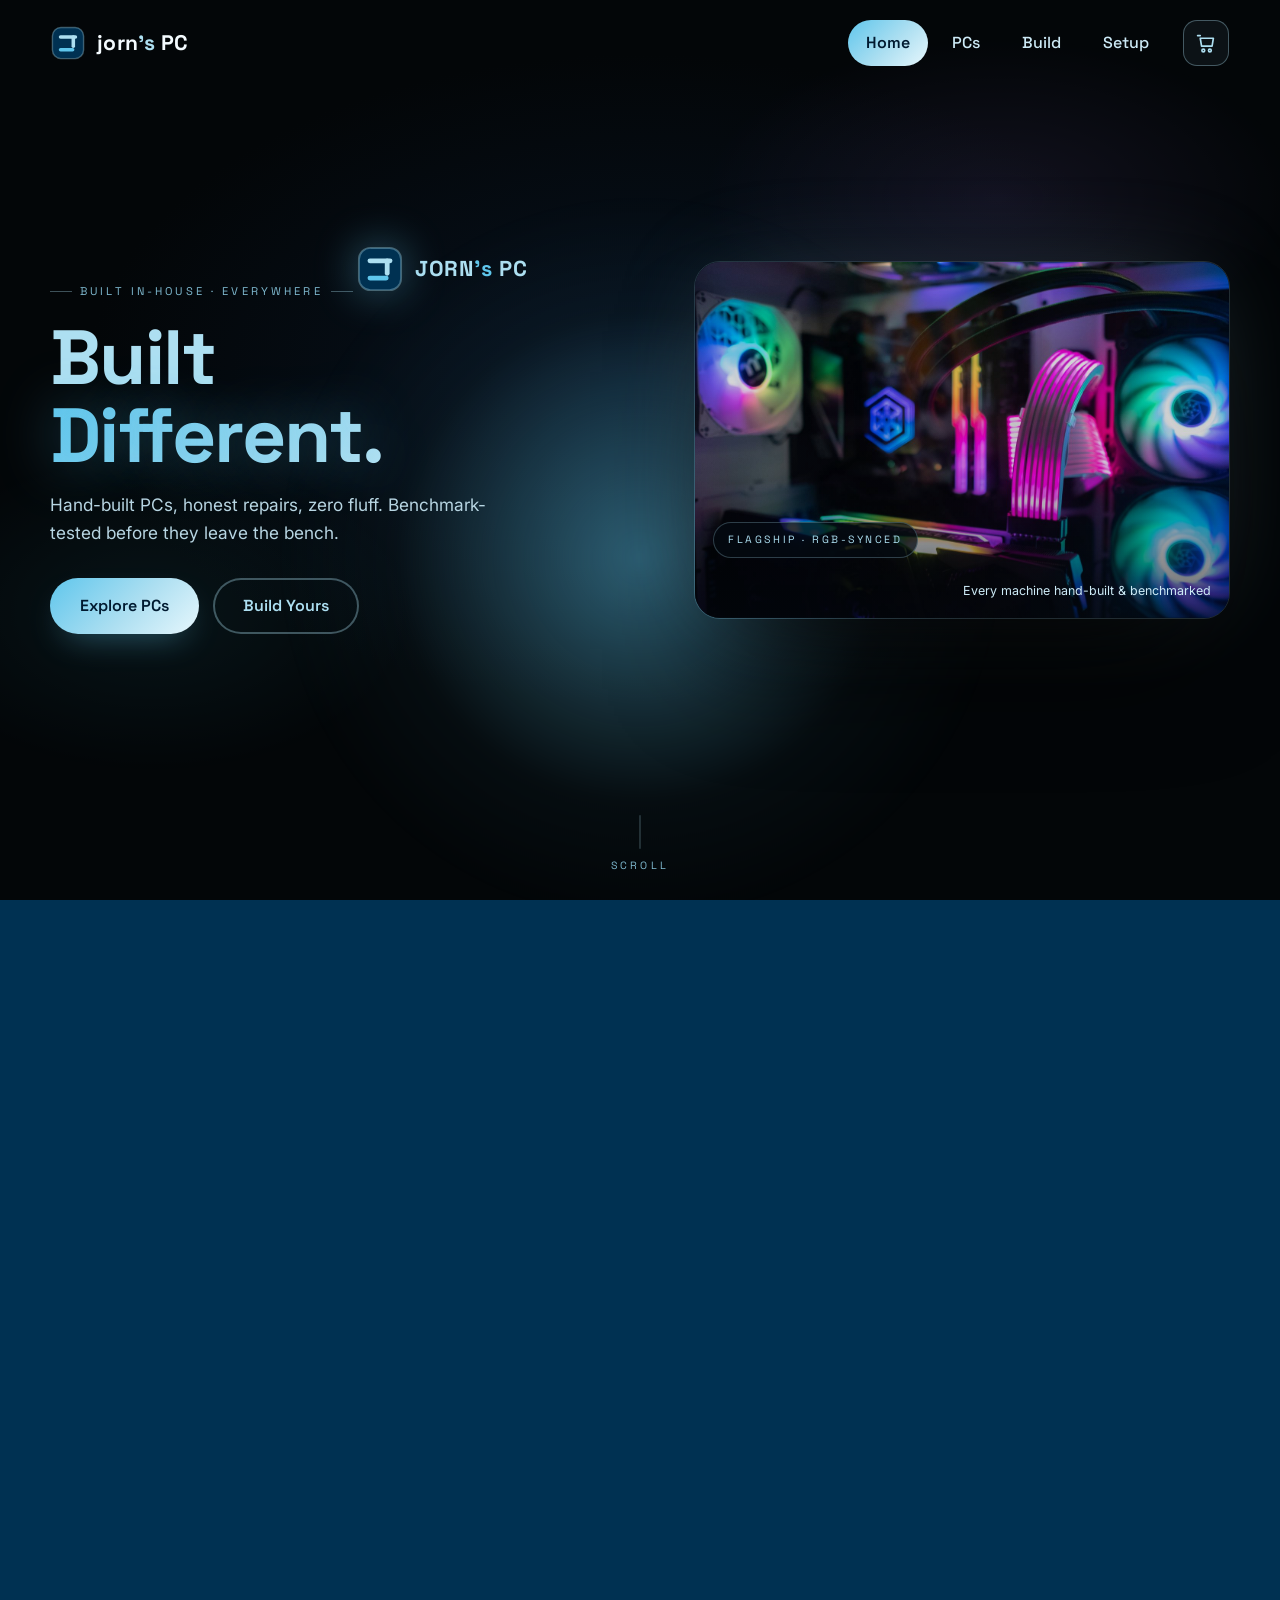
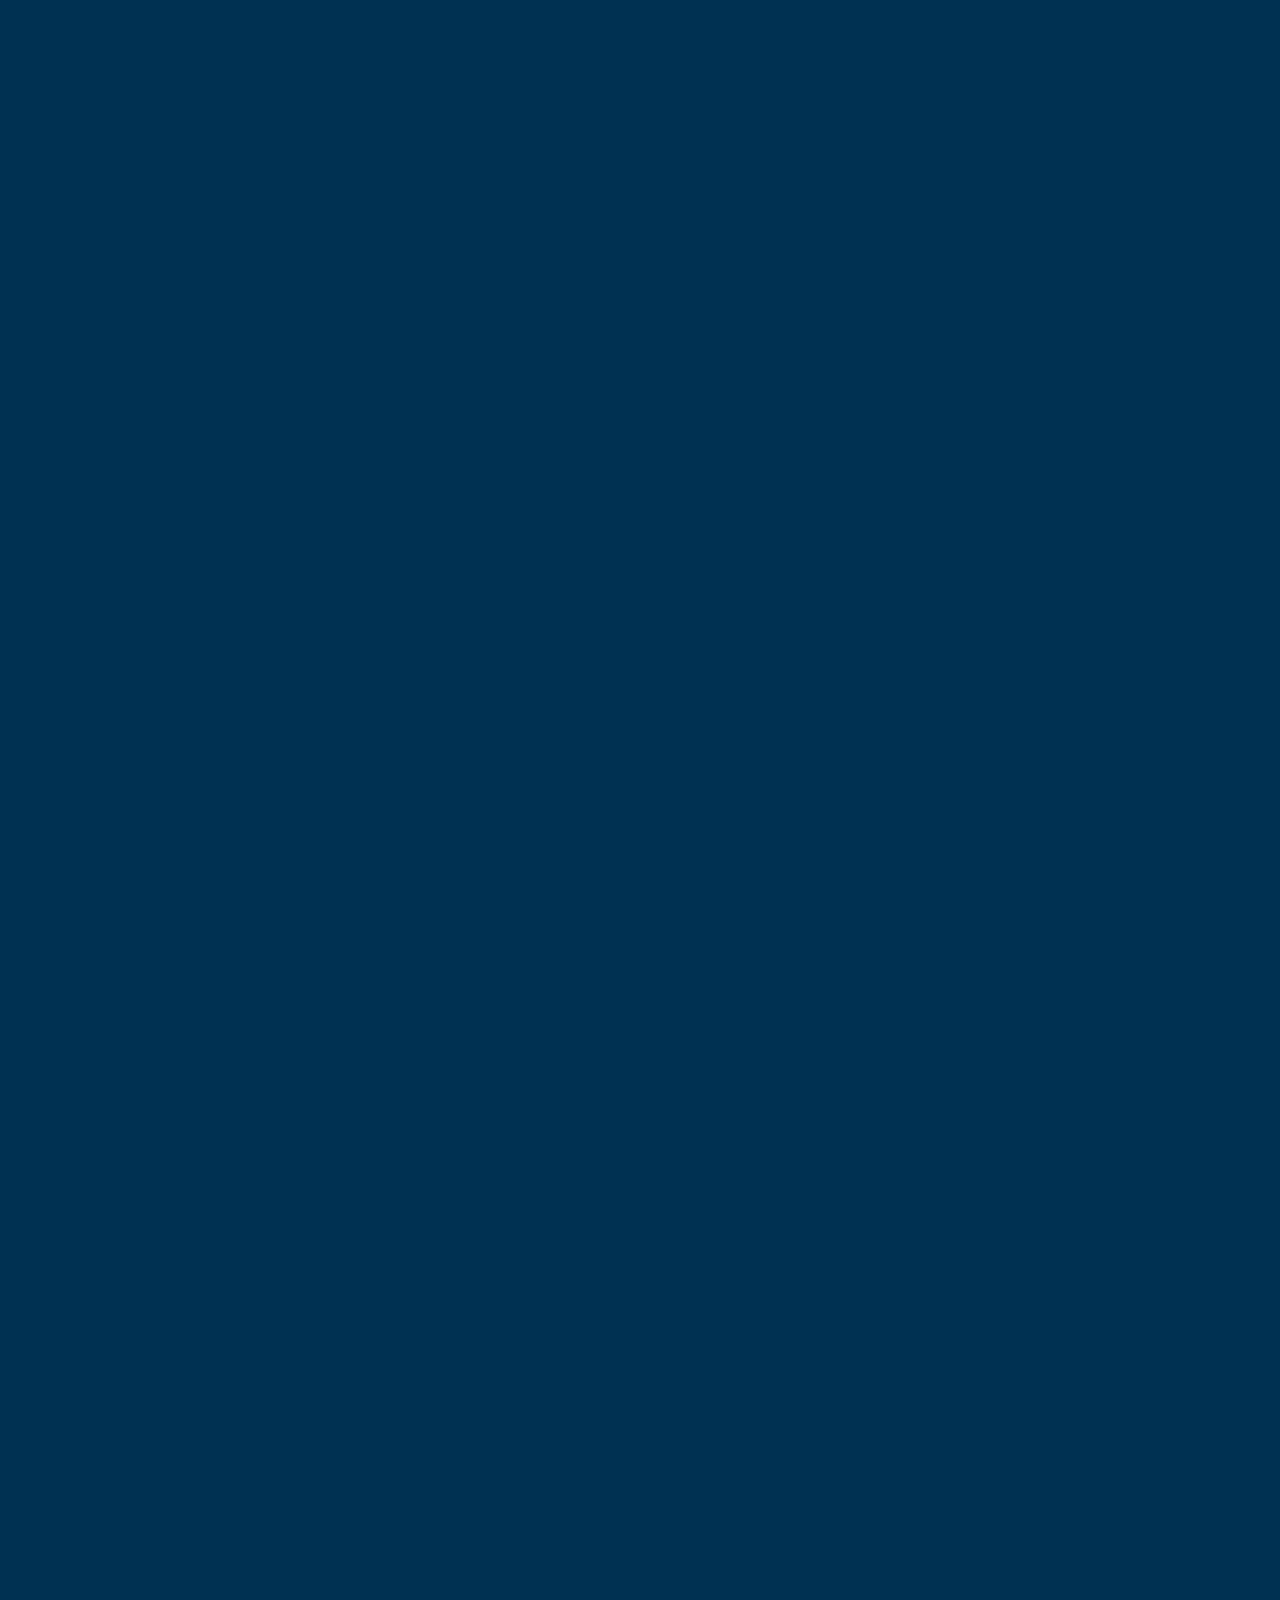
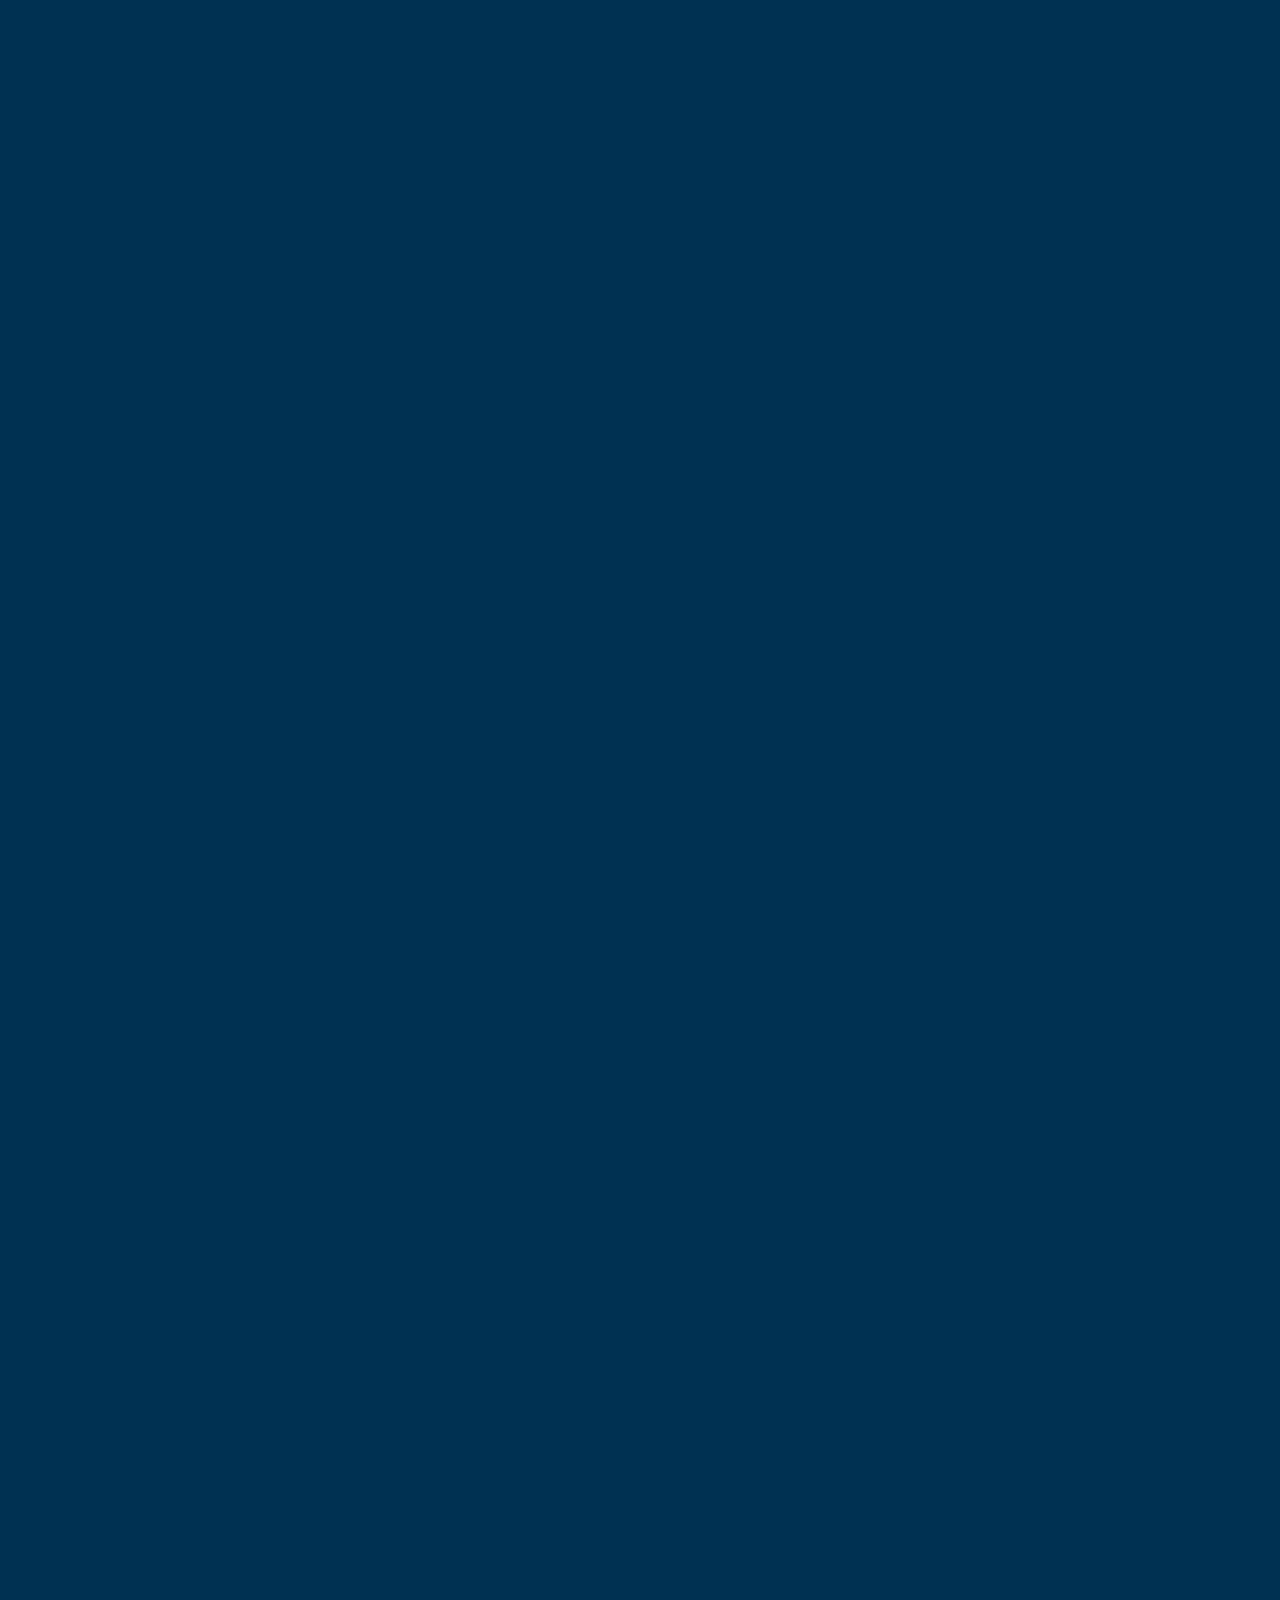
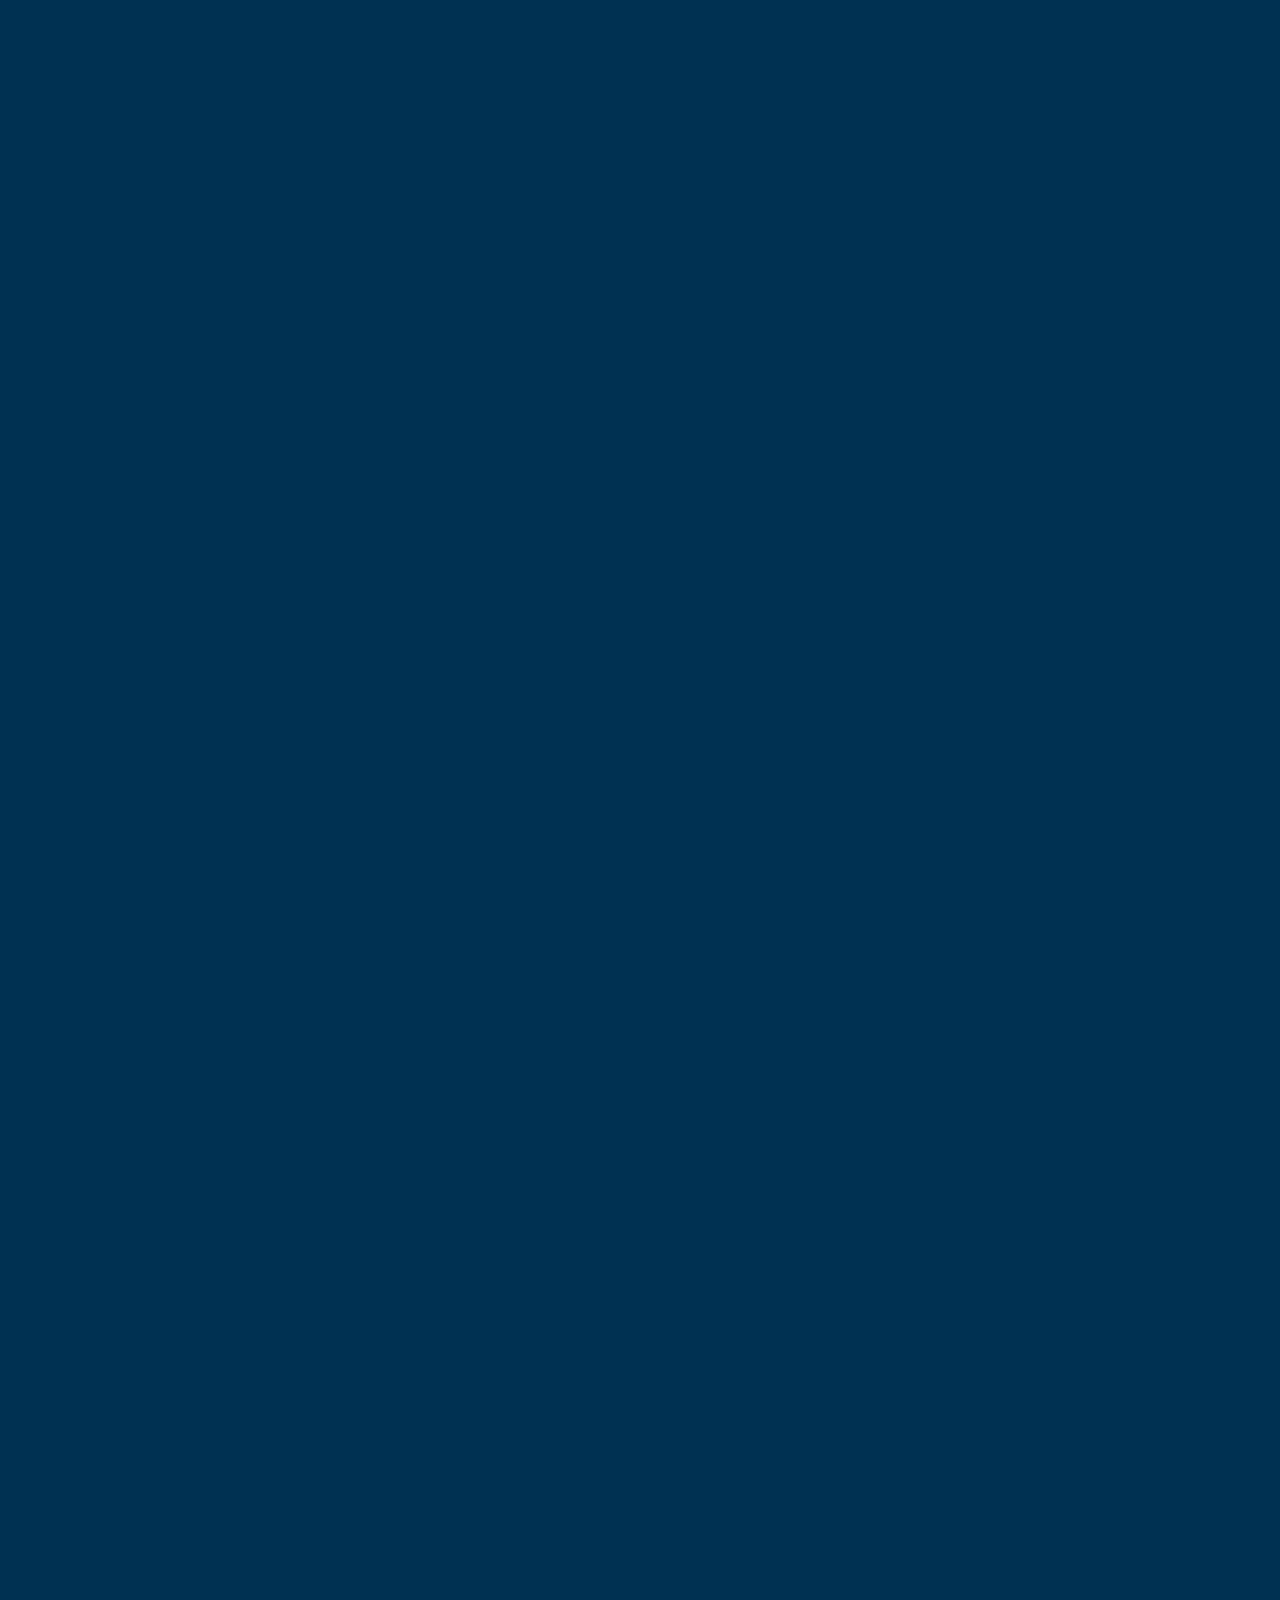
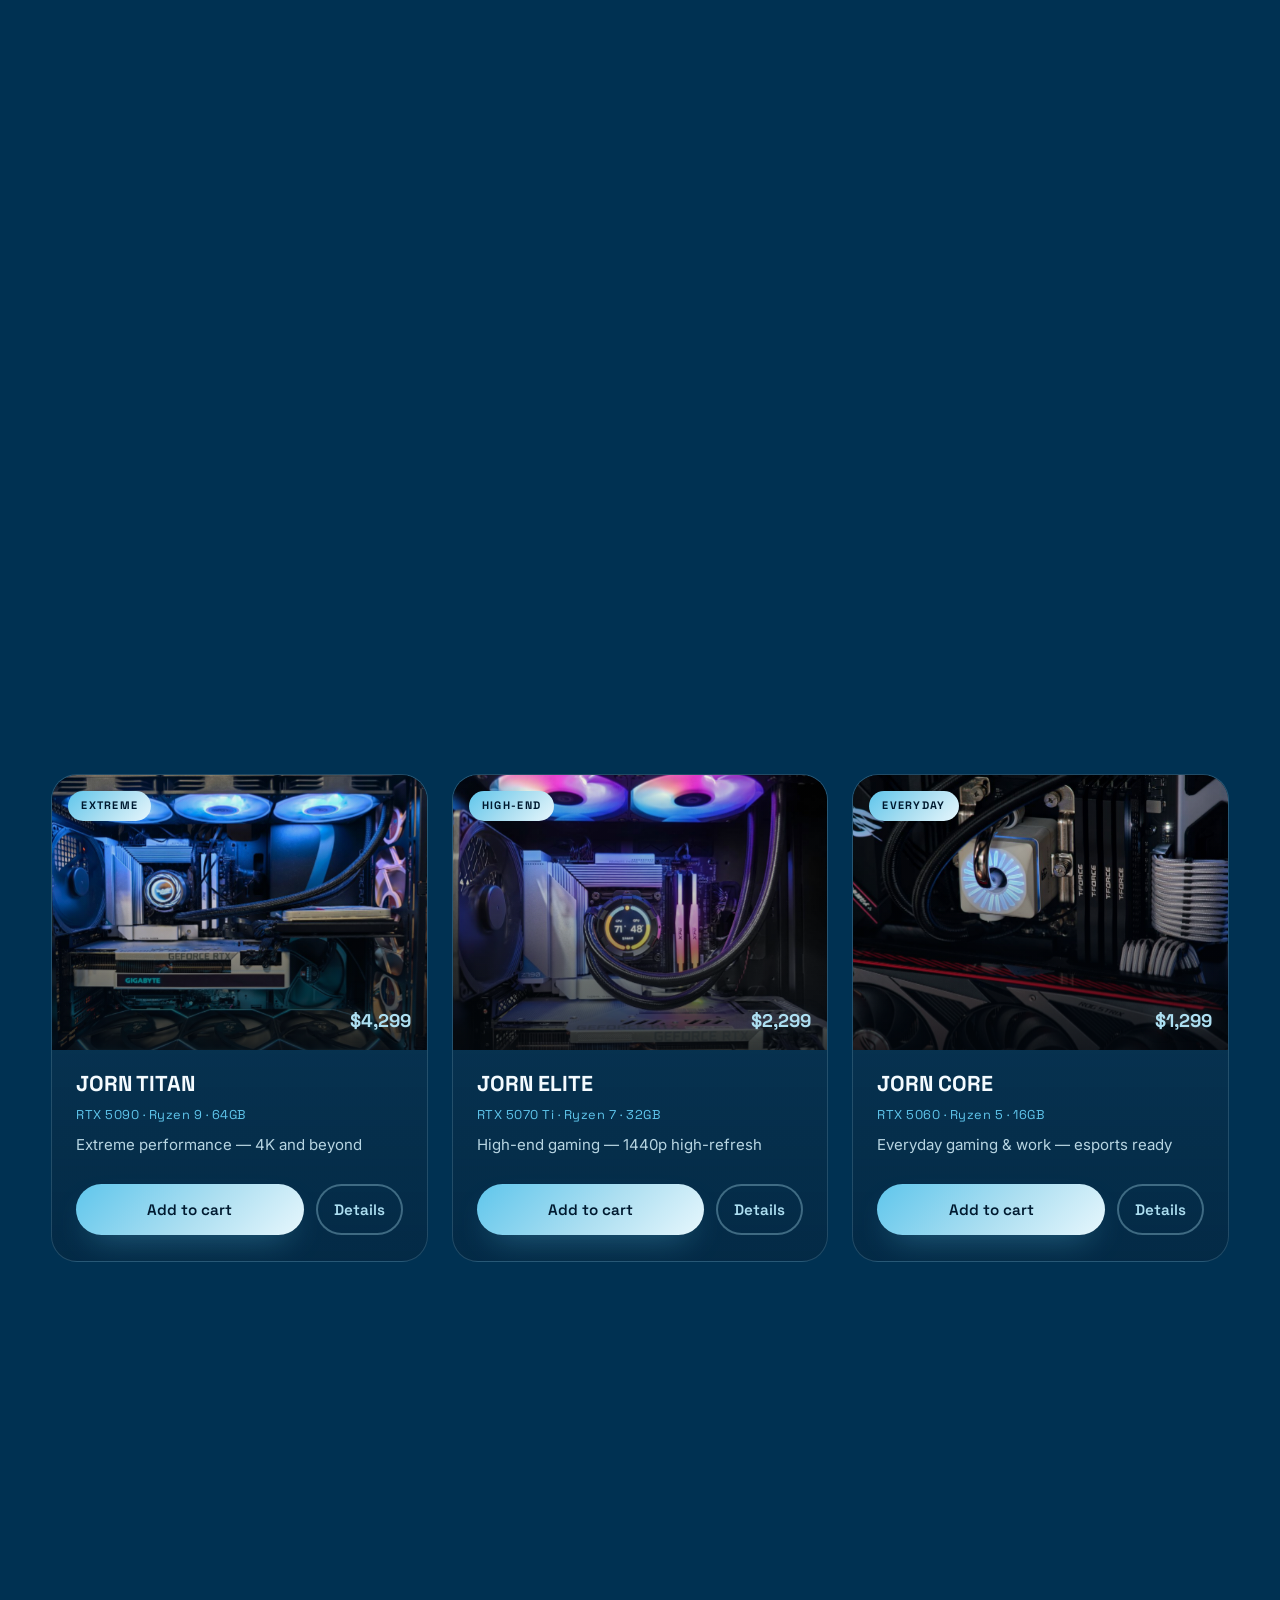
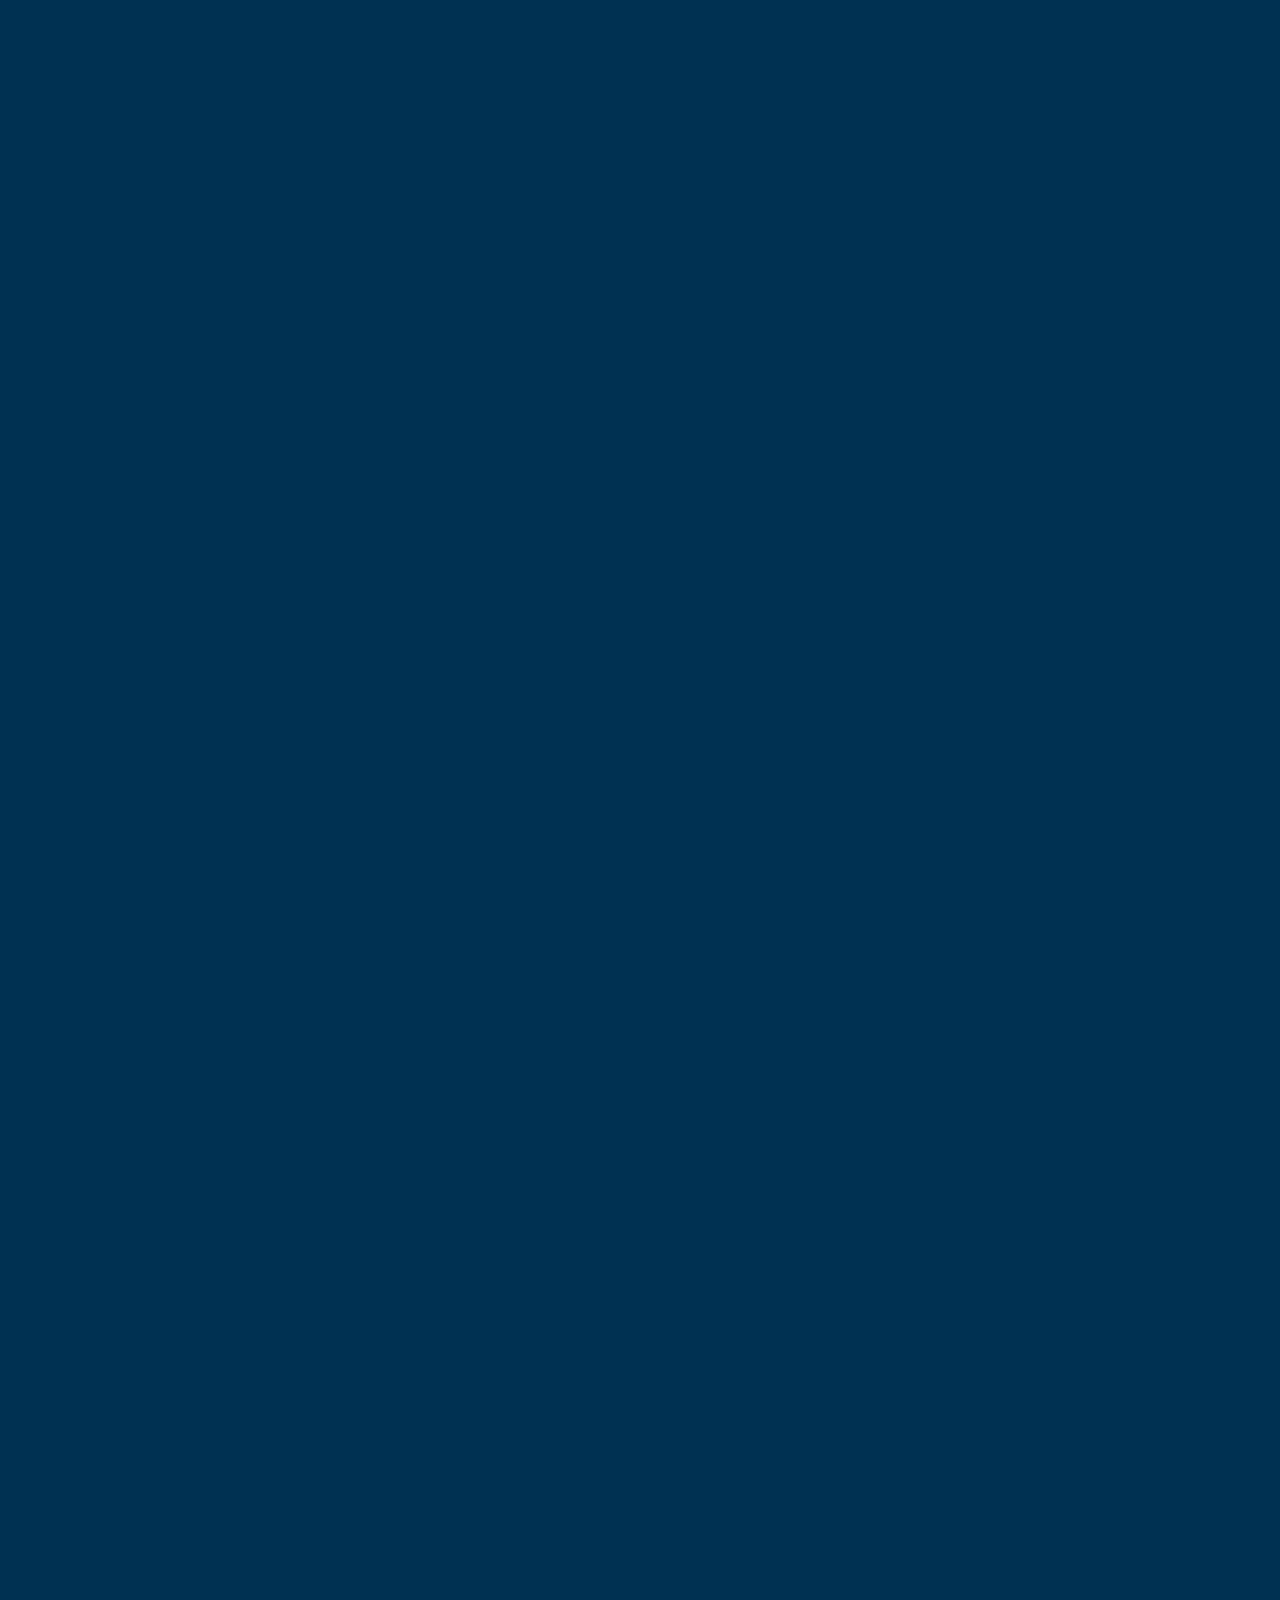
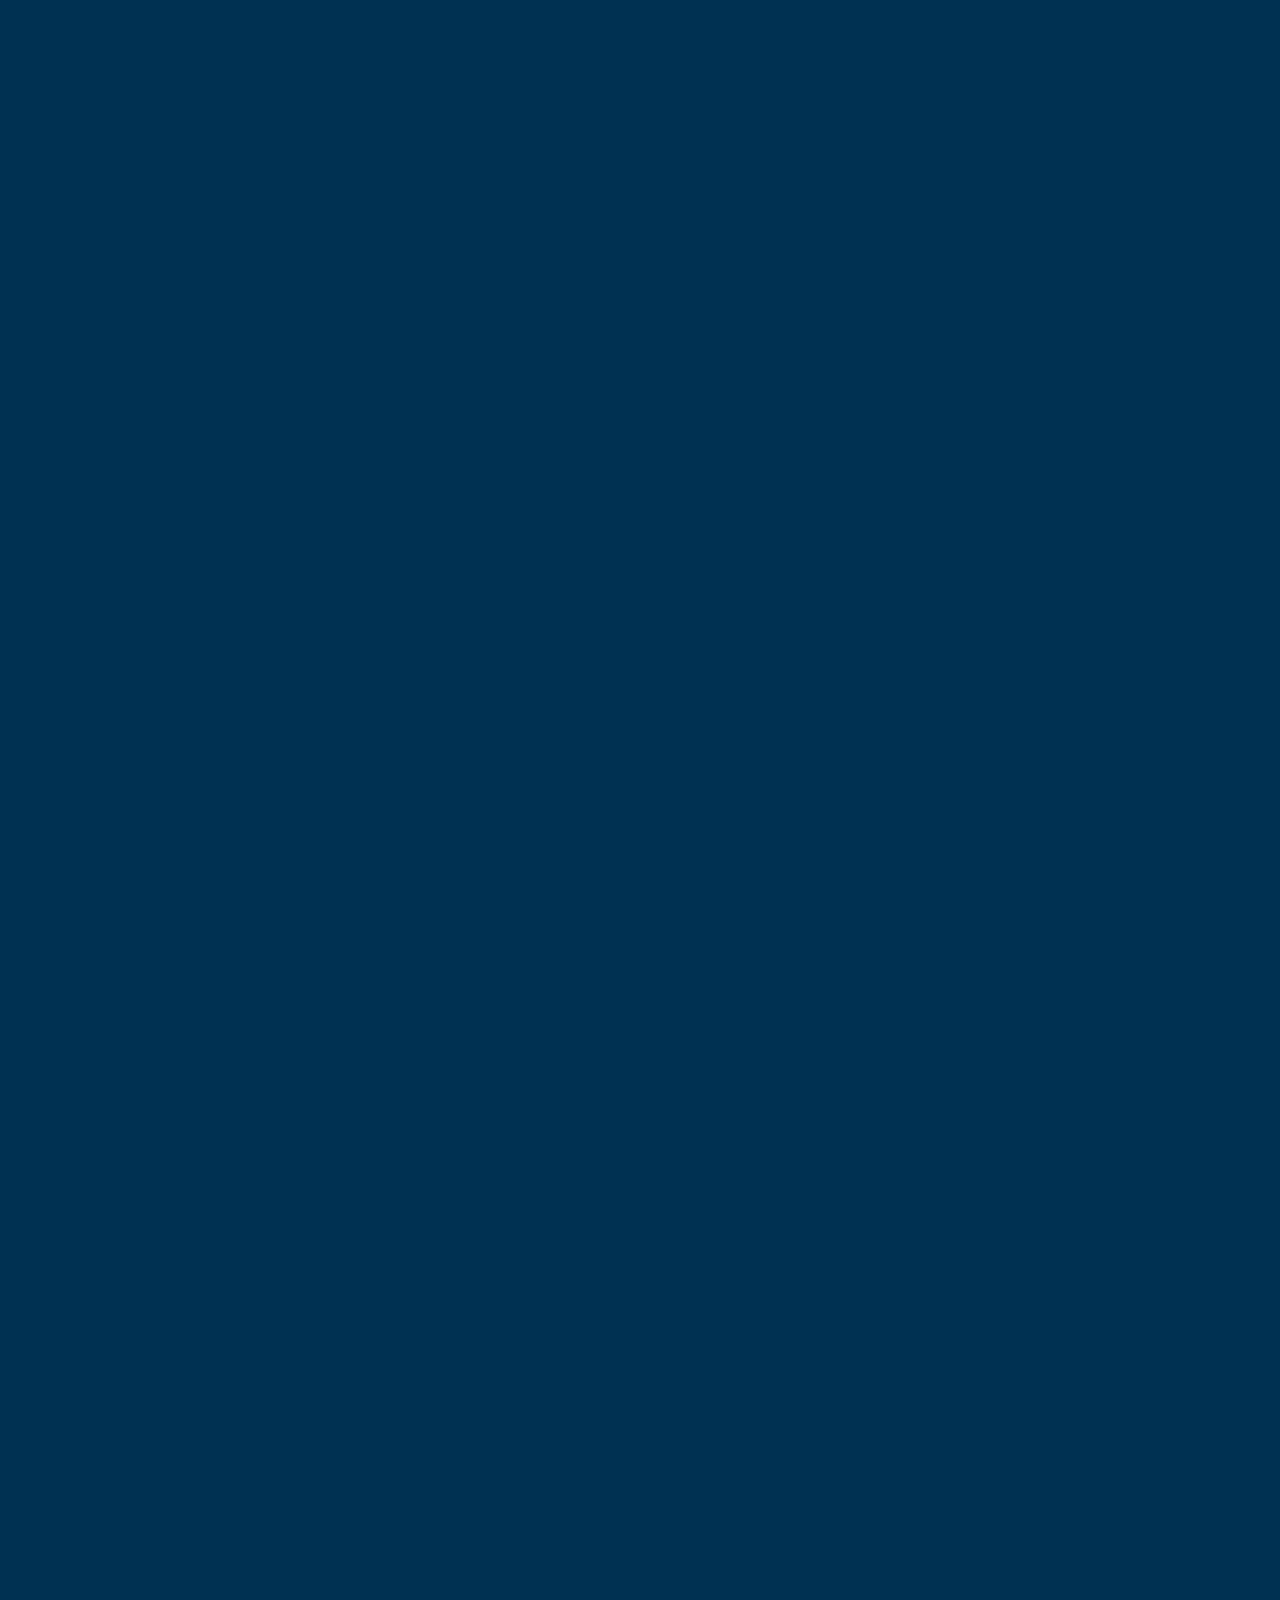
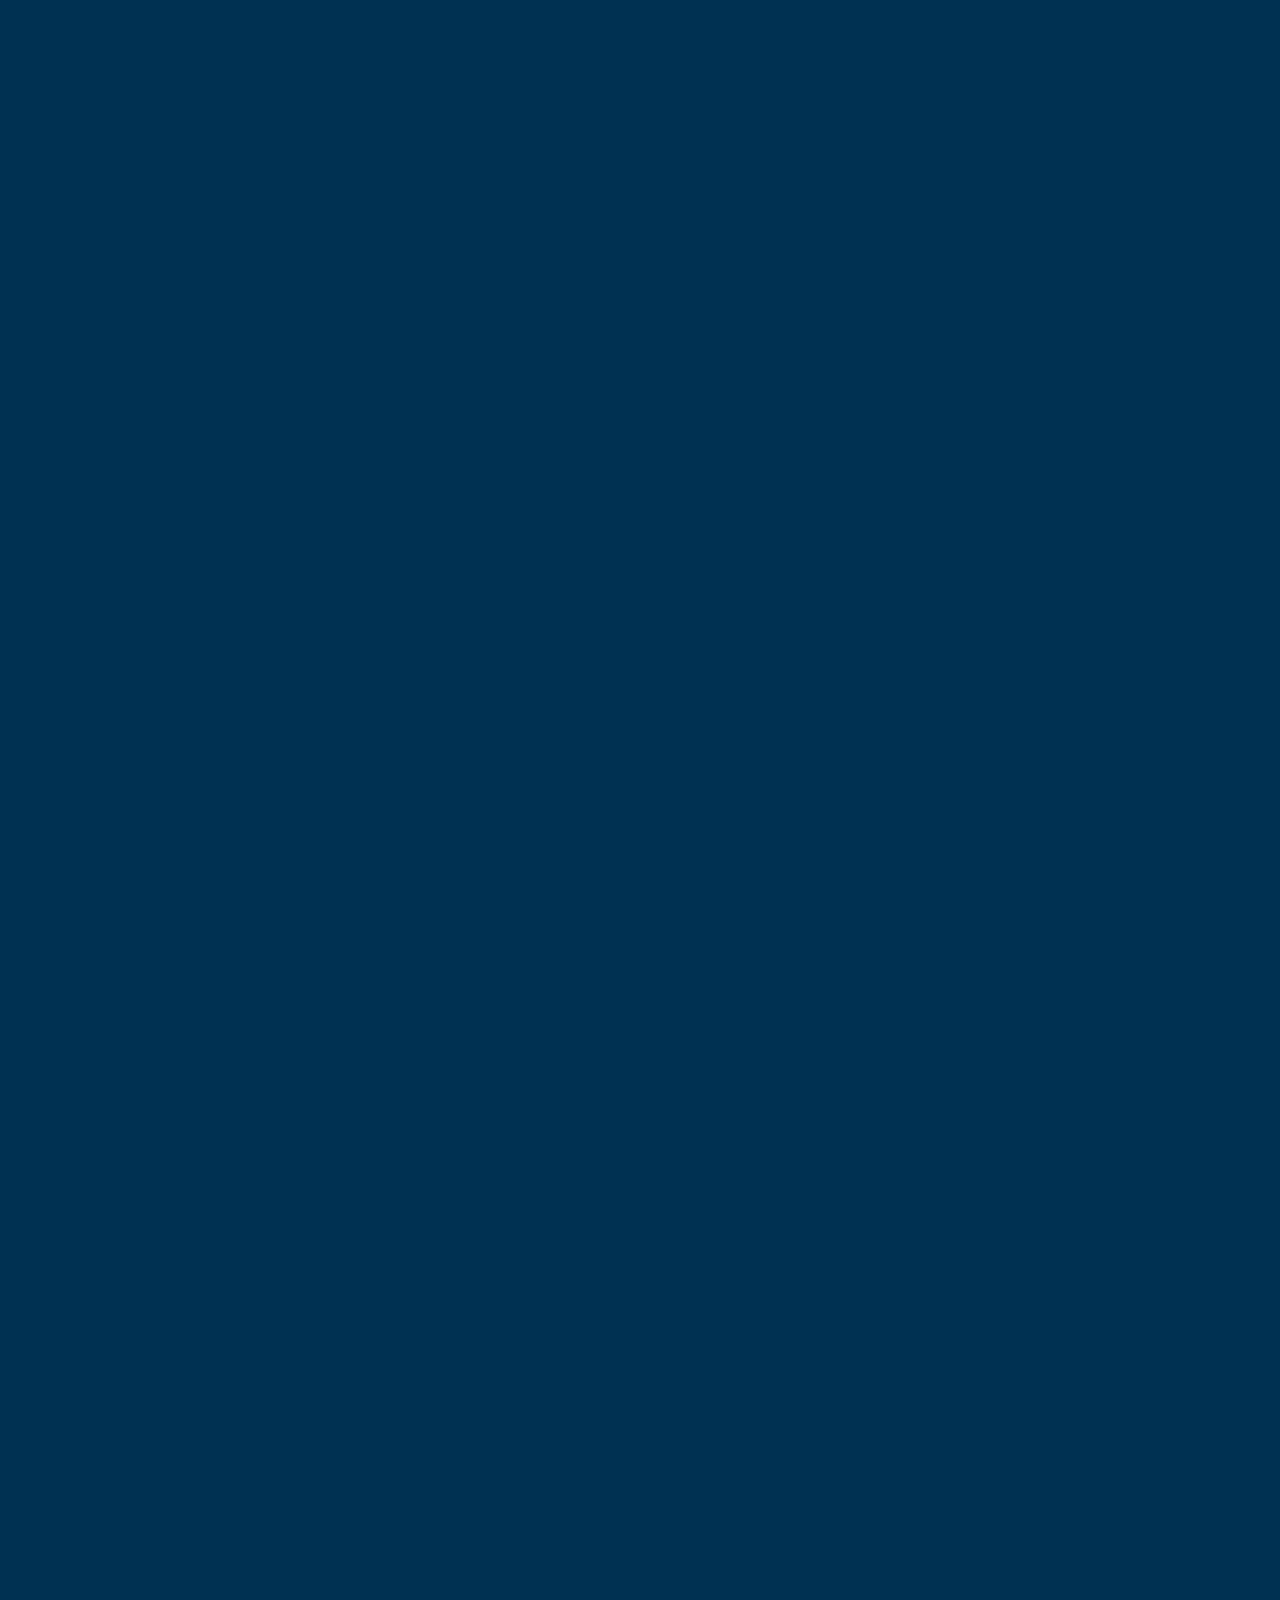
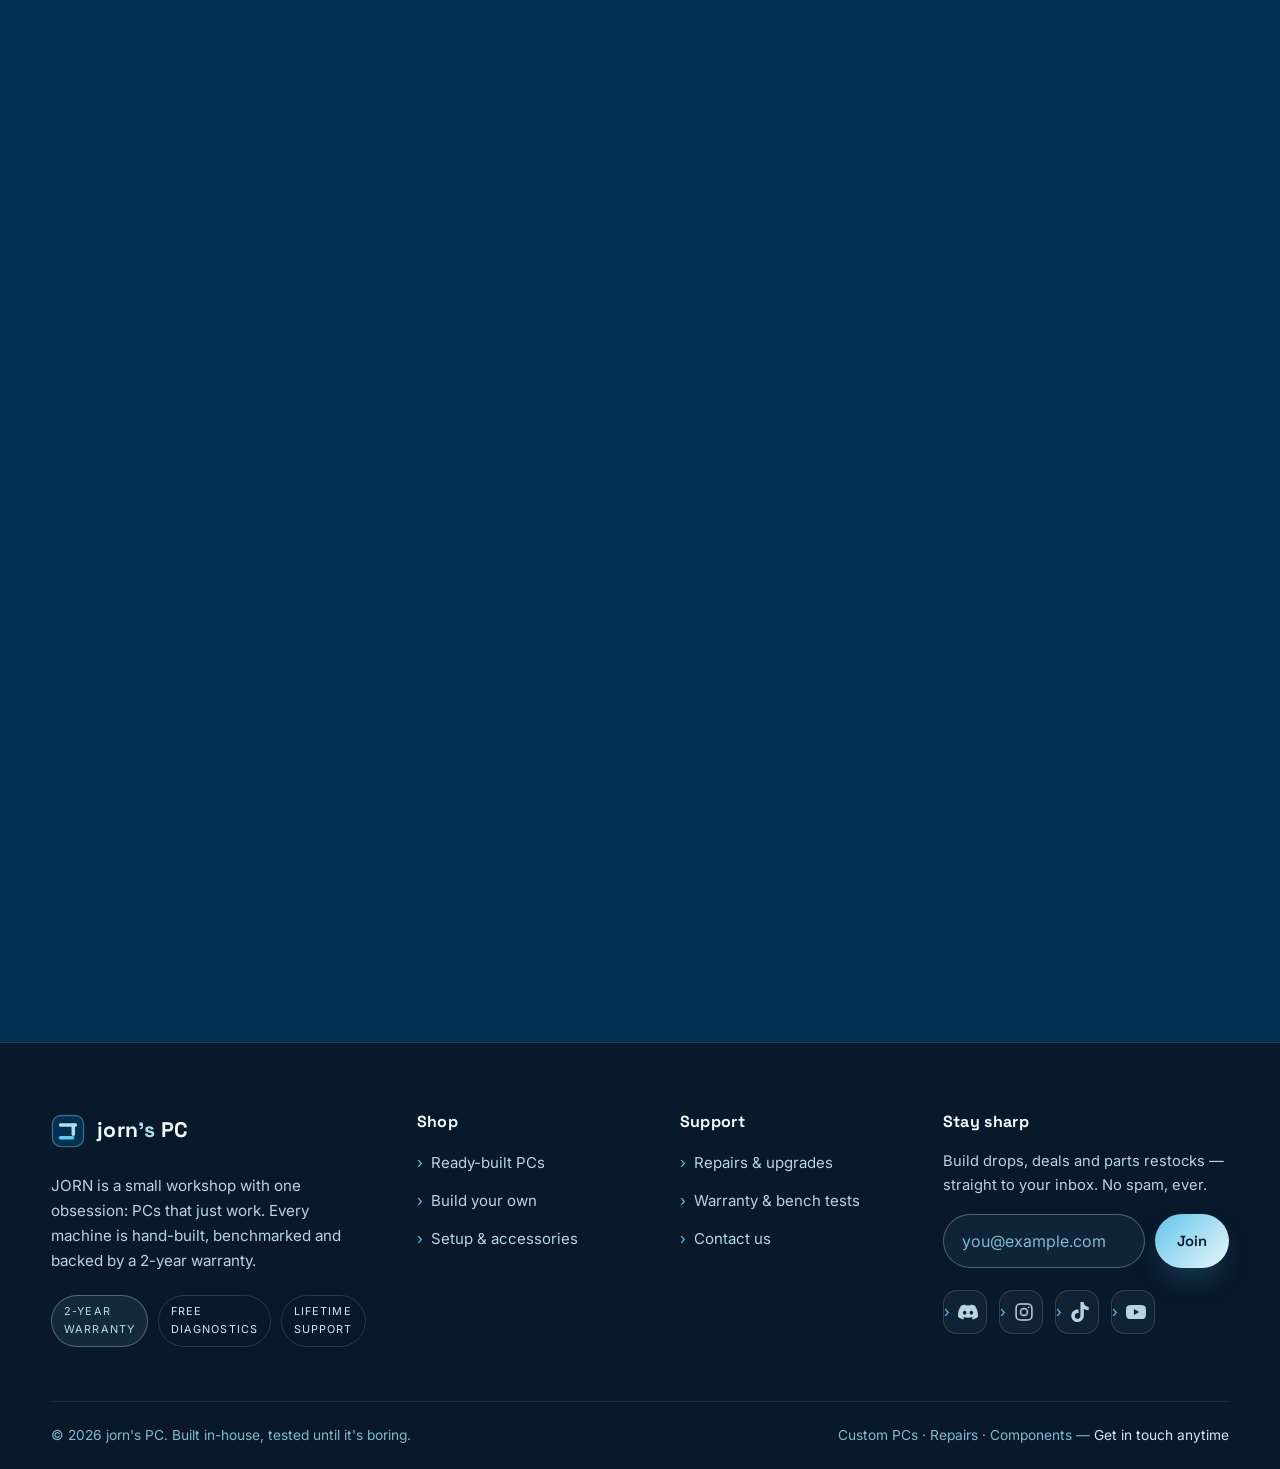
==== commit d091a0d0: "v3.5: real machine photos, fail-safe preloader, full 8-category builder" ====
--- a/index.html
+++ b/index.html
@@ -14,7 +14,7 @@
   <link rel="stylesheet" href="css/style.css">
 </head>
 <body class="p-home">
-  <noscript><style>.preloader{display:none}.reveal,.stagger>*{opacity:1 !important;transform:none !important;filter:none !important}.opening [data-hero]{opacity:1 !important;animation:none !important}.rv-cta{opacity:1 !important;pointer-events:auto !important}</style></noscript>
+  <noscript><style>.preloader{display:none}.reveal,.stagger>*{opacity:1 !important;transform:none !important;filter:none !important}.opening [data-hero]{opacity:1 !important;animation:none !important}.reveal-stage{opacity:1 !important}.rv-cta{opacity:1 !important;pointer-events:auto !important}.op-hero{opacity:1 !important;animation:none !important}</style></noscript>
 
   <div class="page-curtain" id="pageCurtain" aria-hidden="true"></div>
 
@@ -64,22 +64,30 @@
 
   <!-- ================= Opening screen ================= -->
   <section class="opening" id="opening">
-    <div class="op-inner">
-      <span class="op-stamp">Built in-house · everywhere</span>
-      <div class="op-logo">
-        <svg viewBox="0 0 48 48" width="46" height="46" aria-hidden="true">
-          <rect x="2" y="2" width="44" height="44" rx="12" fill="#003152" stroke="#ADDFF1" stroke-opacity="0.35" stroke-width="2"/>
-          <rect x="11" y="13" width="26" height="5" rx="2.5" fill="#ADDFF1"/>
-          <rect x="29" y="13" width="5" height="18" rx="2.5" fill="#ADDFF1"/>
-          <rect x="11" y="31" width="22" height="5" rx="2.5" fill="#5FC6EC"/>
-        </svg>
-        <span class="op-logo-text">JORN<b>'s</b> PC</span>
-      </div>
-      <h1 class="op-title">Built<span>Different.</span></h1>
-      <p class="op-line">Hand-built PCs, honest repairs, zero fluff. Benchmark-tested before they leave the bench.</p>
-      <div class="op-actions">
-        <a class="btn btn--lg" href="#machines">Explore PCs</a>
-        <a class="btn btn--lg btn--ghost" href="build.html">Build Yours</a>
+    <div class="op-grid">
+      <div class="op-inner">
+        <span class="op-stamp">Built in-house · everywhere</span>
+        <div class="op-logo">
+          <svg viewBox="0 0 48 48" width="46" height="46" aria-hidden="true">
+            <rect x="2" y="2" width="44" height="44" rx="12" fill="#003152" stroke="#ADDFF1" stroke-opacity="0.35" stroke-width="2"/>
+            <rect x="11" y="13" width="26" height="5" rx="2.5" fill="#ADDFF1"/>
+            <rect x="29" y="13" width="5" height="18" rx="2.5" fill="#ADDFF1"/>
+            <rect x="11" y="31" width="22" height="5" rx="2.5" fill="#5FC6EC"/>
+          </svg>
+          <span class="op-logo-text">JORN<b>'s</b> PC</span>
+        </div>
+        <h1 class="op-title">Built<span>Different.</span></h1>
+        <p class="op-line">Hand-built PCs, honest repairs, zero fluff. Benchmark-tested before they leave the bench.</p>
+        <div class="op-actions">
+          <a class="btn btn--lg" href="#machines">Explore PCs</a>
+          <a class="btn btn--lg btn--ghost" href="build.html">Build Yours</a>
+        </div>
+      </div>
+      <div class="op-stage" aria-hidden="true">
+        <div class="op-hero-drift"><img class="op-hero" src="assets/pcs/hero.jpg" alt="" width="1000" height="667"></div>
+        <div class="op-tint"></div>
+        <span class="op-hero-chip">Flagship · RGB-synced</span>
+        <span class="op-hero-caption">Every machine hand-built &amp; benchmarked</span>
       </div>
     </div>
     <a class="op-scroll" href="#machines"><span></span>scroll</a>
@@ -91,7 +99,7 @@
       <div class="sec-head reveal">
         <span class="eyebrow">Choose Your Machine</span>
         <h2>Three builds. No noise.</h2>
-        <p class="sec-join">Every JORN is hand-assembled, benchmarked and shipped with a 2-year warranty. Hover a machine to wake its lighting — pick your tier.</p>
+        <p class="sec-join">Every JORN is hand-assembled, benchmarked and shipped with a 2-year warranty. Hover a machine to wake the glow — pick your tier.</p>
       </div>
       <div class="store-grid stagger" id="storeHome"></div>
     </div>
@@ -115,12 +123,7 @@
           <div class="rv-glow"></div>
           <div class="rv-case">
             <div class="rv-inner">
-              <span class="rven-fan rv-fan--top"><i class="blade"></i></span>
-              <div class="rv-cooler"><span class="rven-fan"><i class="blade"></i></span></div>
-              <div class="rv-ram"><i></i><i></i><i></i><i></i></div>
-              <div class="rv-gpu"></div>
-              <span class="rven-fan rv-fan--high"><i class="blade"></i></span>
-              <span class="rven-fan rv-fan--low"><i class="blade"></i></span>
+              <img class="rv-shot" src="assets/pcs/reveal.jpg" alt="Inside a JORN build — cooling, memory and GPU in RGB glow" width="1000" height="667" loading="lazy">
             </div>
             <div class="rv-rgb"></div>
             <div class="rv-glass"></div>
--- a/css/style.css
+++ b/css/style.css
@@ -1394,3 +1394,91 @@
 
 .sec-head{ max-width:720px; margin-bottom:44px; }
 .sec-head h2{ margin-top:10px; letter-spacing:-.01em; }
+
+/* ============================================================
+   v3.5 — real photos, fail-safes, alive-premium look
+   ============================================================ */
+
+/* Preloader: CSS-only auto-hide so a page can never be stuck blank even if JS dies */
+.preloader{ animation:preloaderOut .55s ease 4.4s forwards; }
+@keyframes preloaderOut{ to{ opacity:0; visibility:hidden; } }
+
+/* ---------- Machine photos (store cards) ---------- */
+.store-visual{ padding:0; height:clamp(210px, 27vw, 275px); }
+.store-visual .shot{
+  position:absolute; inset:0; width:100%; height:100%; object-fit:cover;
+  transform:scale(1.04); transition:transform .9s cubic-bezier(.16,1,.3,1), filter .5s ease;
+  will-change:transform;
+}
+.store-card:hover .store-visual .shot{ transform:scale(1.1); }
+.store-visual::before{
+  content:""; position:absolute; inset:0; z-index:1; pointer-events:none; mix-blend-mode:screen;
+  background:radial-gradient(120% 95% at 50% 112%, var(--acc,#ADDFF1), transparent 62%);
+  opacity:0; transition:opacity .5s ease;
+}
+.store-card:hover .store-visual::before{ opacity:.55; }
+.store-visual::after{
+  content:""; position:absolute; inset:0; z-index:1; pointer-events:none;
+  background:linear-gradient(180deg, rgba(3,8,14,.05) 34%, rgba(3,8,14,.78));
+}
+.store-card .card-pill{ z-index:3; }
+.store-card .price-tag{ z-index:3; }
+
+/* ---------- Product detail photo ---------- */
+.pd-stage{ padding:0; }
+.pd-stage .shot{ position:absolute; inset:0; width:100%; height:100%; object-fit:cover; }
+.pd-stage::after{
+  content:""; position:absolute; inset:0; z-index:0; pointer-events:none;
+  background:linear-gradient(180deg, rgba(3,8,14,.22), rgba(3,8,14,.44) 55%, rgba(3,8,14,.68));
+}
+.pd-glow{ z-index:1; }
+.pd-stage .chip{ z-index:2; }
+
+/* ---------- Opening screen: hero photo split ---------- */
+.op-grid{
+  position:relative; z-index:1; width:min(1180px,94%); margin-inline:auto;
+  display:grid; grid-template-columns:1.04fr .96fr; gap:clamp(32px,5vw,72px); align-items:center;
+  padding:110px 0 130px;
+}
+.op-inner{ z-index:1; text-align:left; padding:0; max-width:620px; }
+.op-inner .op-line{ margin:0 0 30px; }
+.op-actions{ justify-content:flex-start; }
+.op-stage{
+  position:relative; border-radius:26px; border:1px solid rgba(173,223,241,.18);
+  box-shadow:0 70px 120px -40px rgba(0,0,0,.9), 0 0 110px -30px var(--glow);
+  overflow:hidden; aspect-ratio:3/2;
+}
+.op-stage::before{
+  content:""; position:absolute; inset:-14%; z-index:0; pointer-events:none;
+  background:radial-gradient(55% 55% at 62% 46%, rgba(76,215,246,.35), transparent 70%);
+  filter:blur(34px);
+}
+.op-hero-drift{ position:absolute; inset:0; animation:opDrift 22s ease-in-out infinite alternate; }
+.op-hero{ width:100%; height:100%; object-fit:cover; opacity:0; animation:opIn 1.1s cubic-bezier(.16,1,.3,1) .25s forwards; }
+.op-tint{ position:absolute; inset:0; z-index:2; pointer-events:none; background:linear-gradient(180deg, rgba(3,8,14,.12), rgba(3,8,14,.18) 60%, rgba(3,8,14,.6)); }
+.op-hero-chip{
+  position:absolute; left:18px; bottom:60px; z-index:3;
+  font-family:var(--font-head); font-size:.66rem; letter-spacing:.24em; text-transform:uppercase;
+  color:var(--ice); background:rgba(5,12,18,.72); border:1px solid rgba(173,223,241,.25);
+  padding:8px 14px; border-radius:999px;
+}
+.op-hero-caption{ position:absolute; right:18px; bottom:16px; z-index:3; font-size:.78rem; color:var(--ice-soft); }
+@keyframes opDrift{ from{ transform:scale(1) translate(0,0); } to{ transform:scale(1.09) translate(-1.5%, -1%); } }
+@keyframes opIn{ from{ opacity:0; } to{ opacity:1; } }
+
+/* ---------- Reveal: photo machine ---------- */
+.rv-shot{ position:absolute; inset:0; width:100%; height:100%; object-fit:cover; }
+.reveal-stage[data-focus] .rv-inner{ filter:brightness(.5); transition:filter .25s linear; }
+
+@media (max-width:900px){
+  .op-grid{ grid-template-columns:1fr; padding-top:118px; }
+  .op-inner{ text-align:center; margin-inline:auto; }
+  .op-inner .op-line{ margin-inline:auto; }
+  .op-actions{ justify-content:center; }
+  .op-stage{ width:min(520px,92%); margin-inline:auto; }
+}
+
+/* Reduced motion: never let the preloader sit over the page for the full 4.4s */
+@media (prefers-reduced-motion: reduce){
+  .preloader{ animation:preloaderOut .01s linear 0s forwards; }
+}
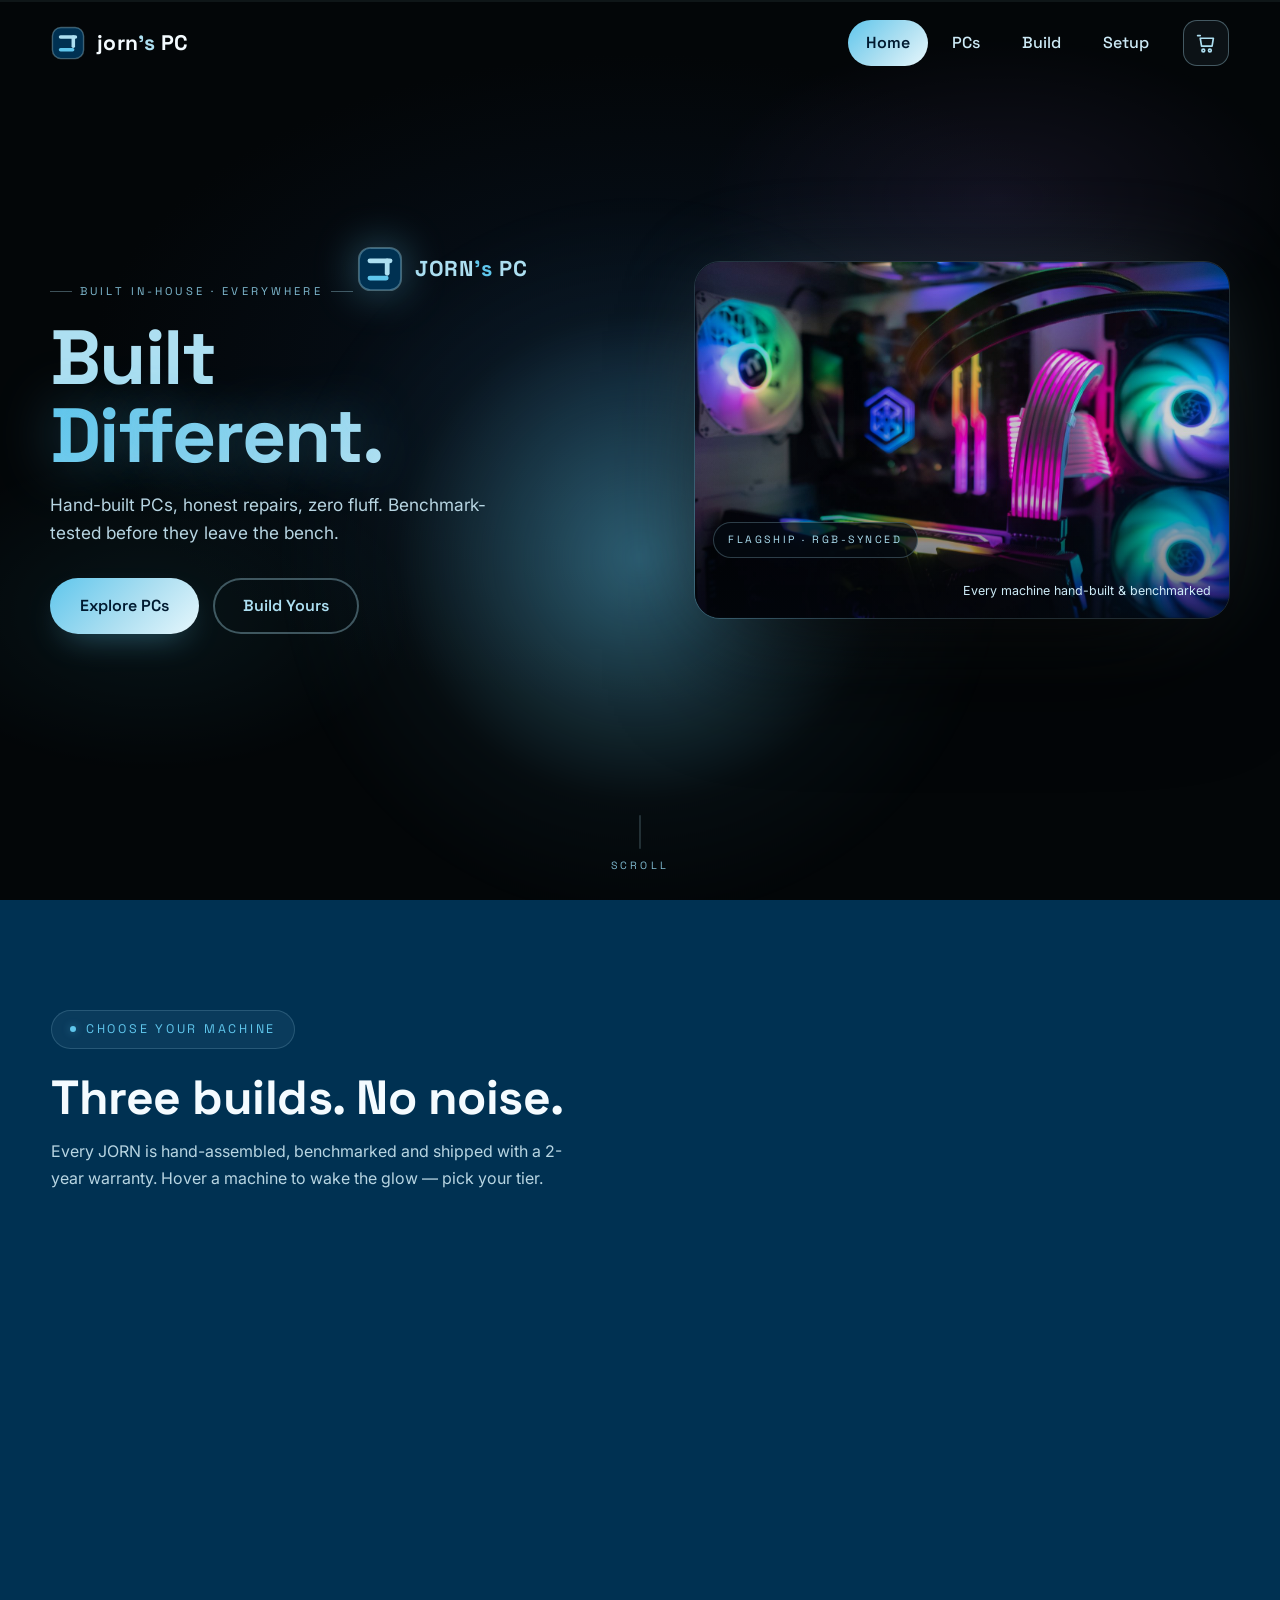
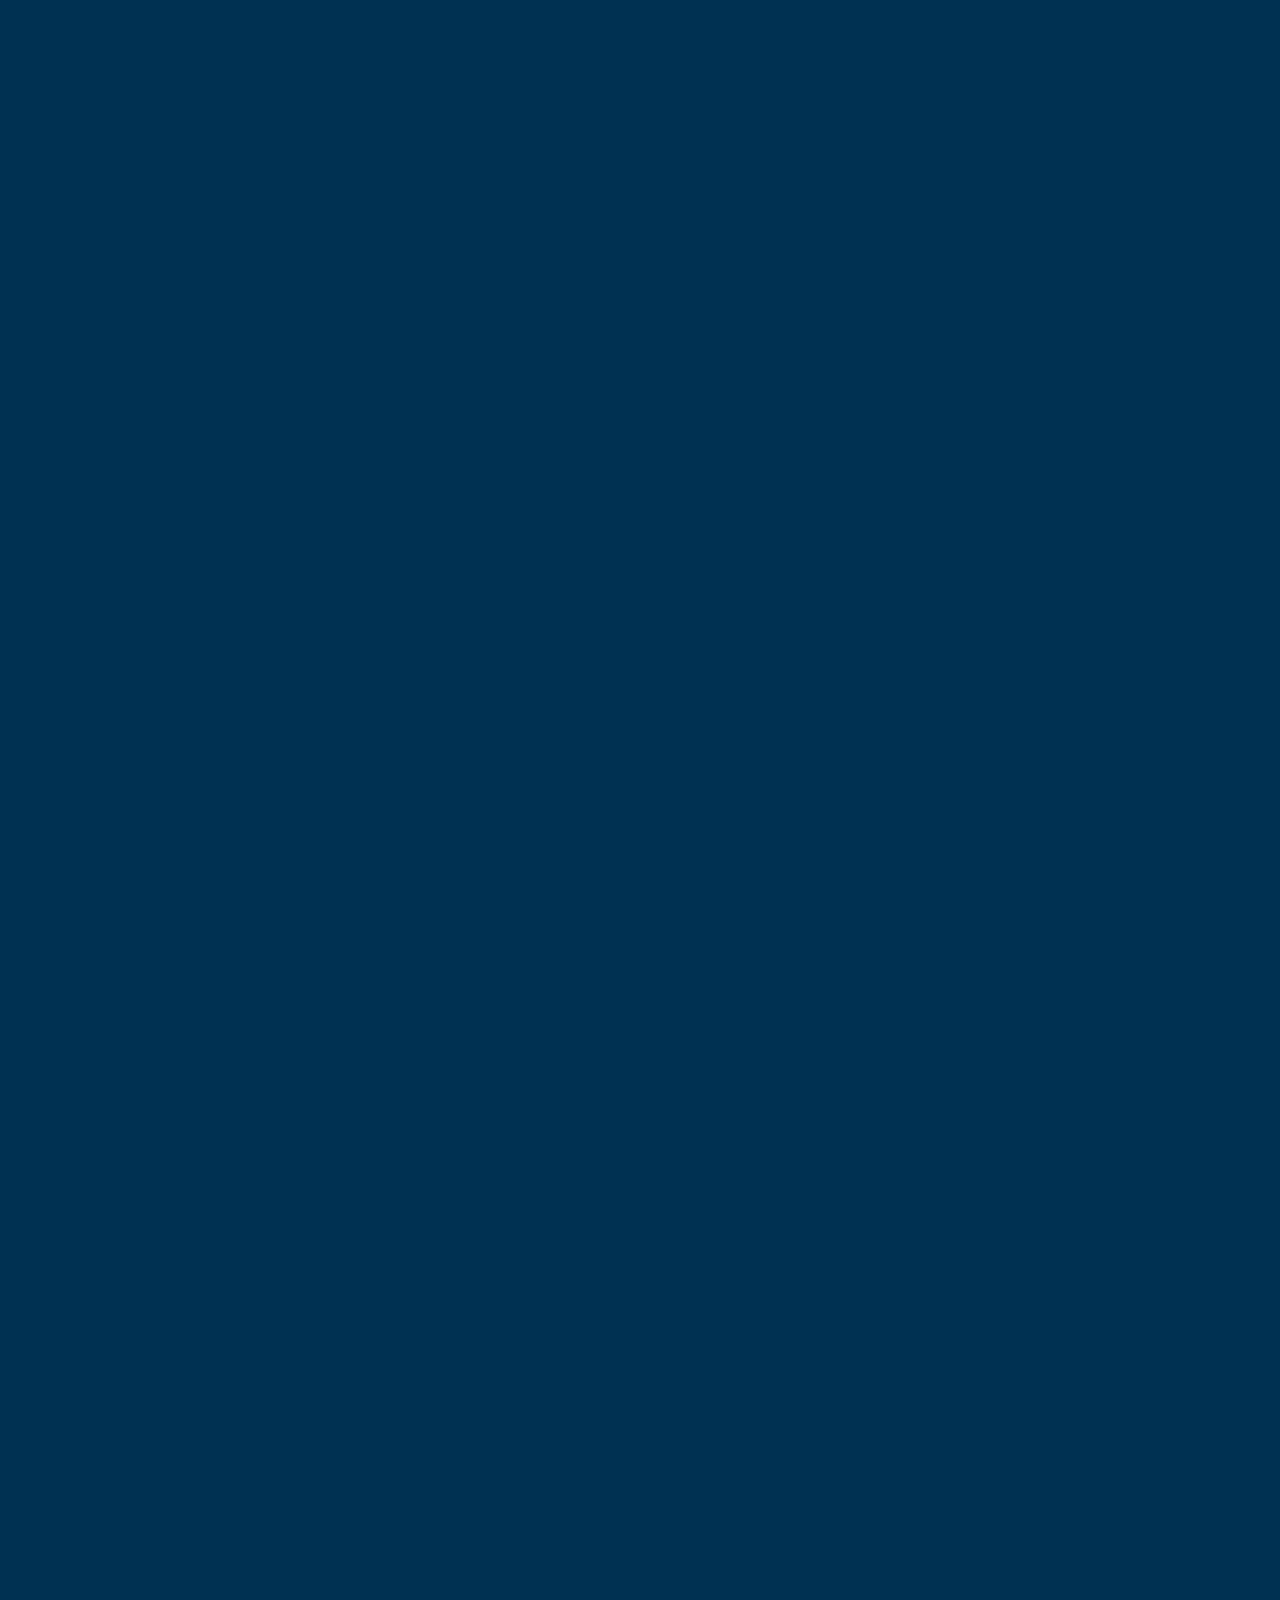
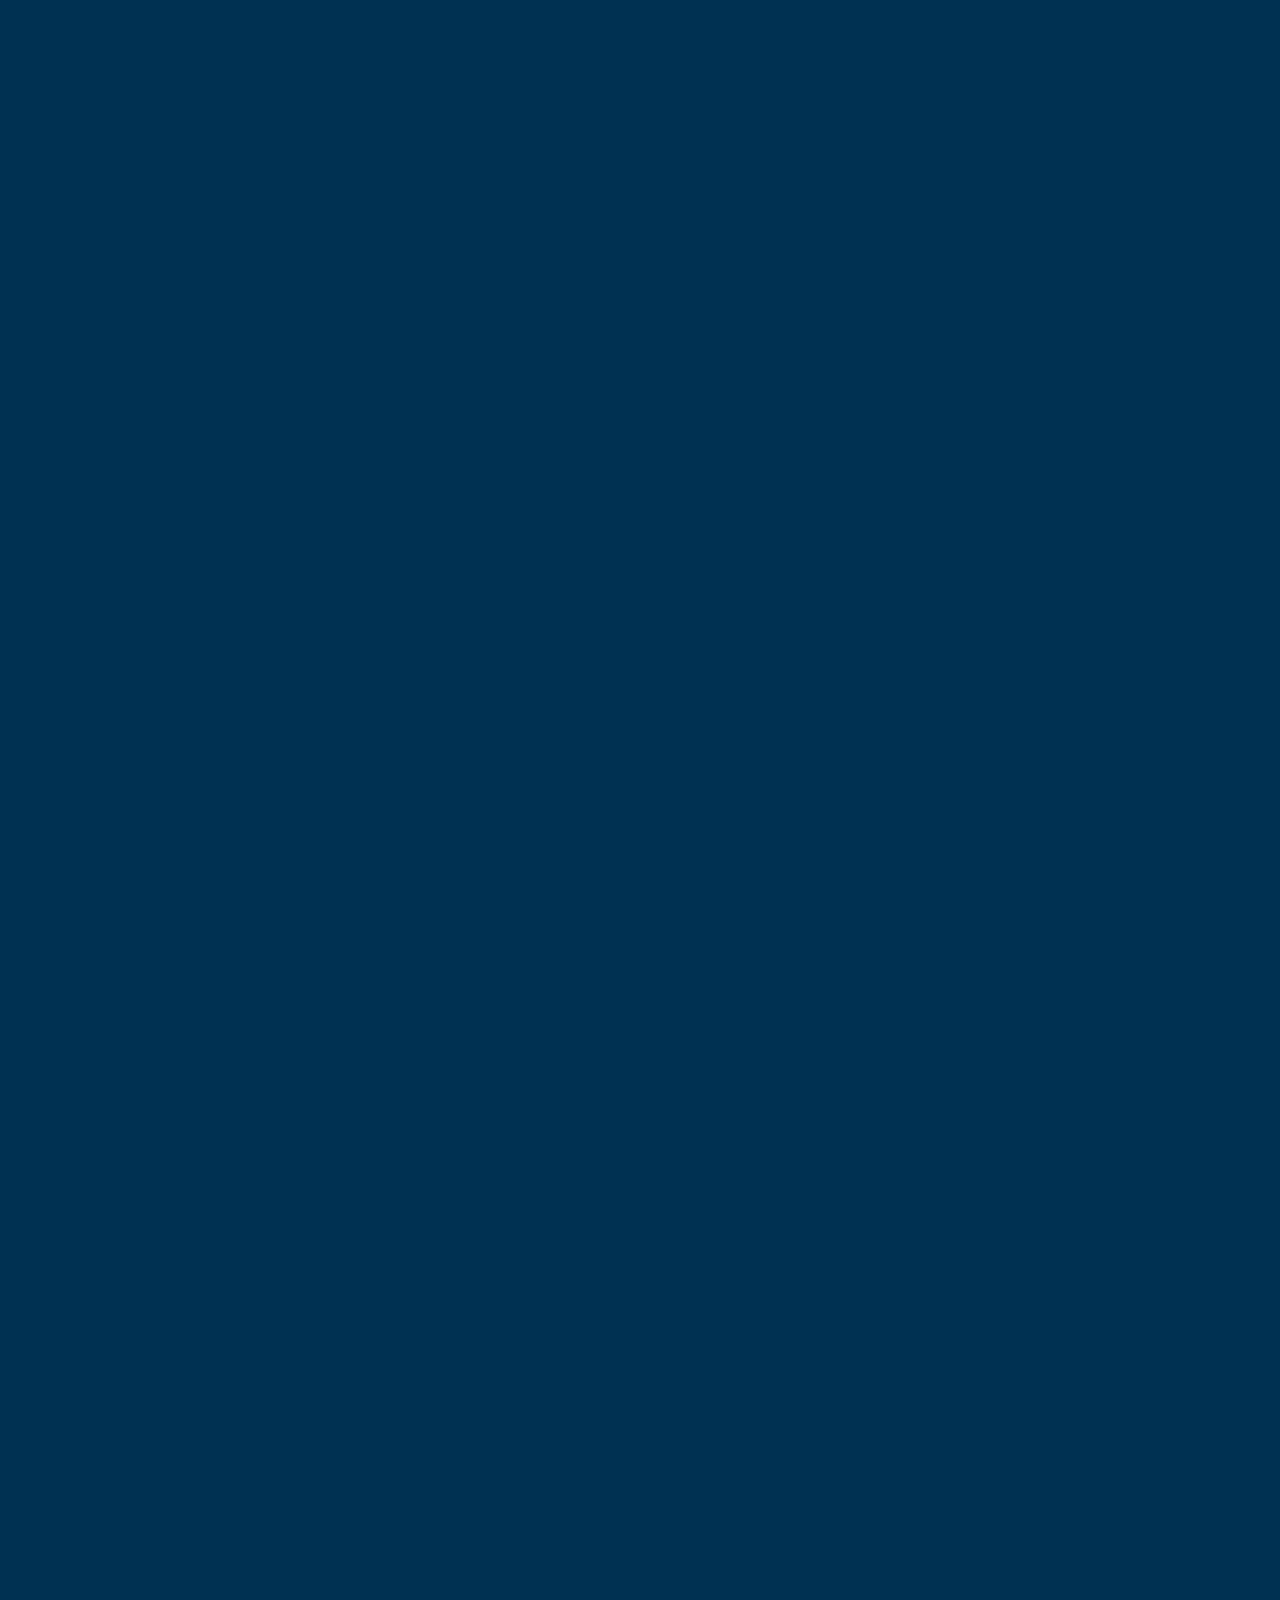
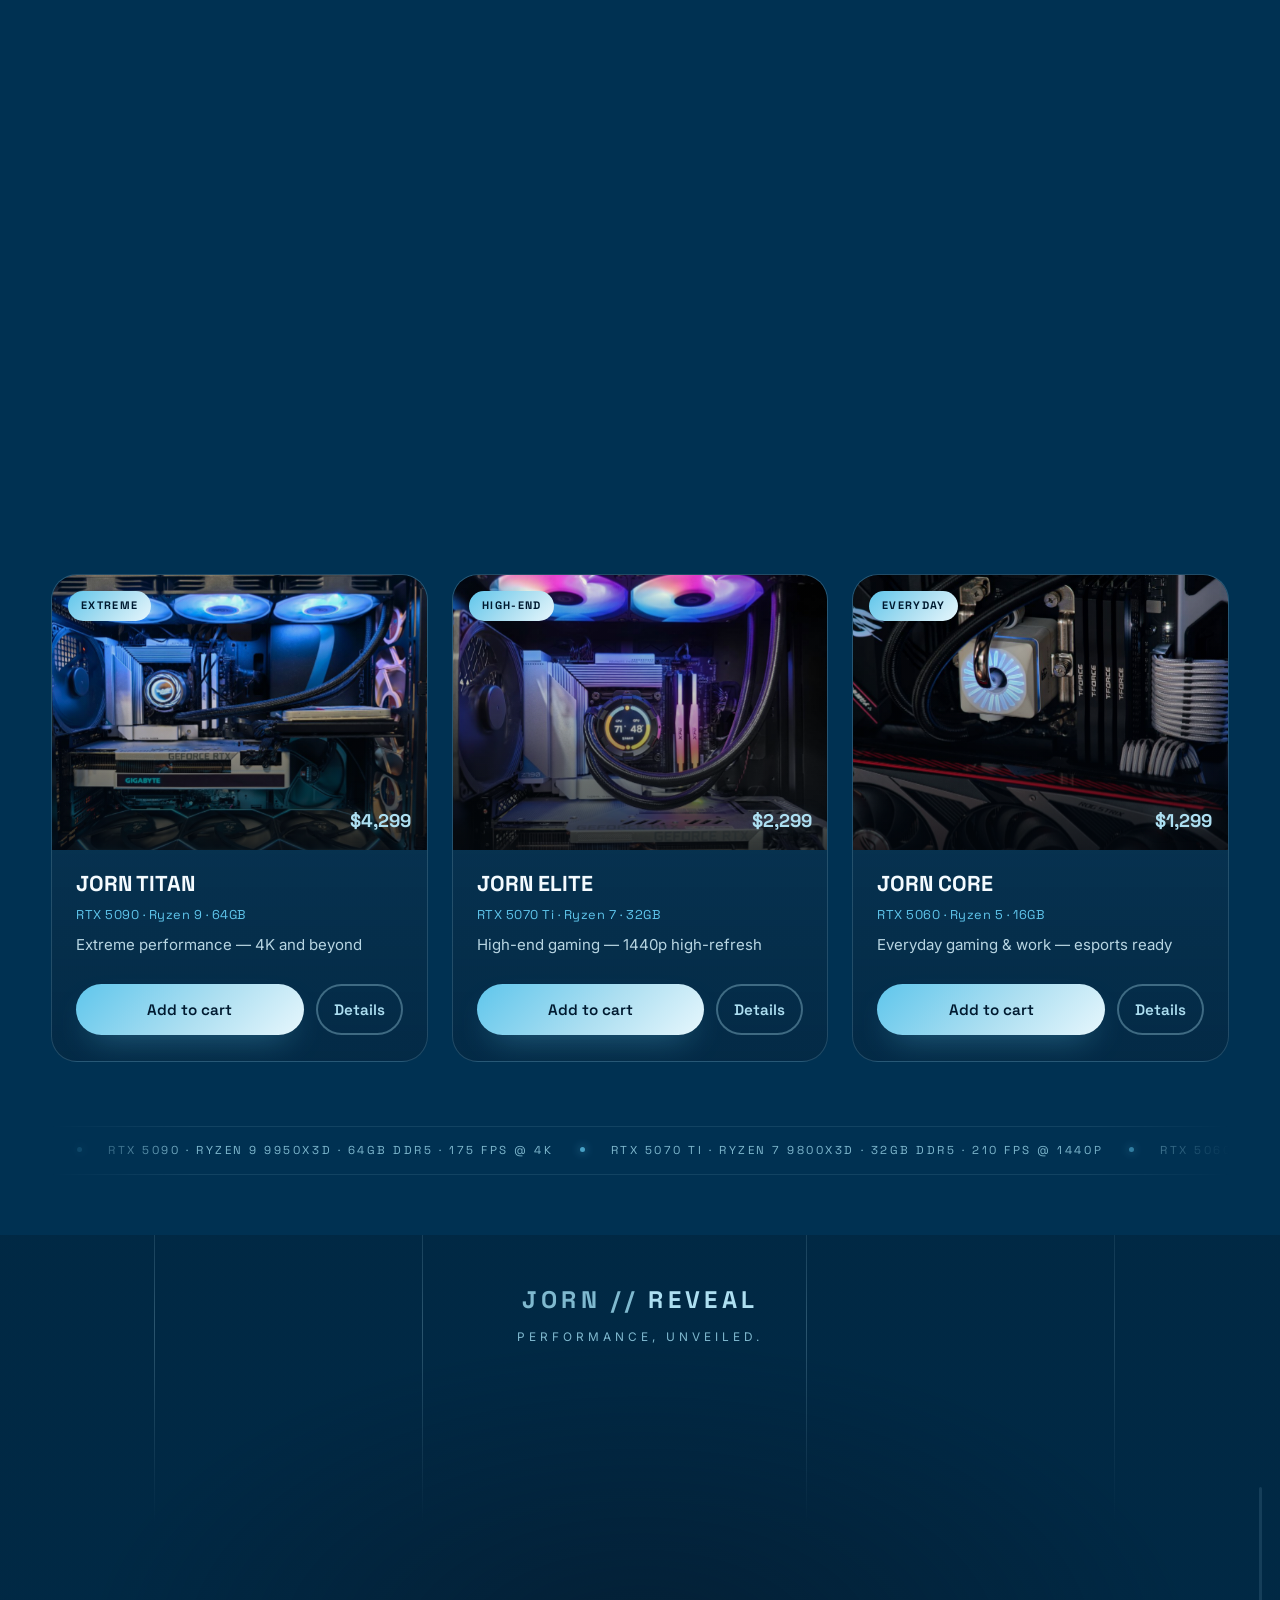
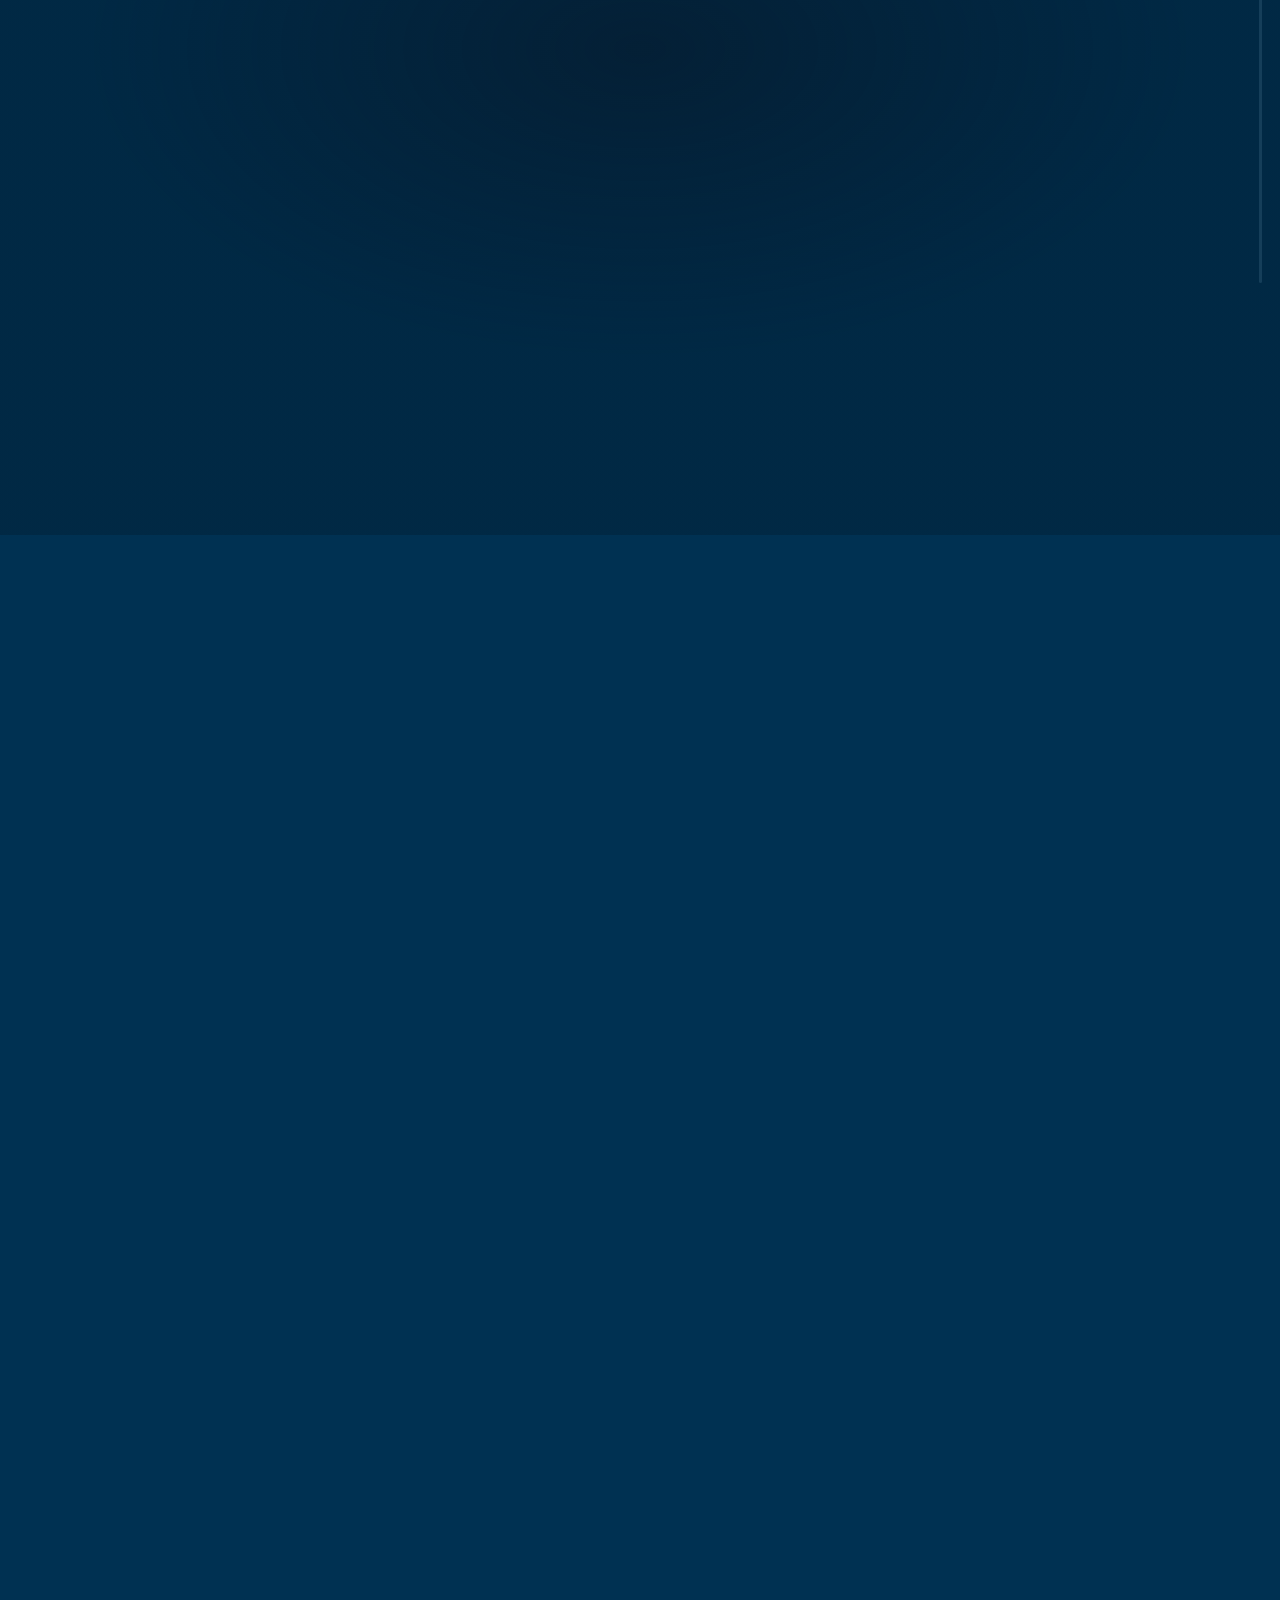
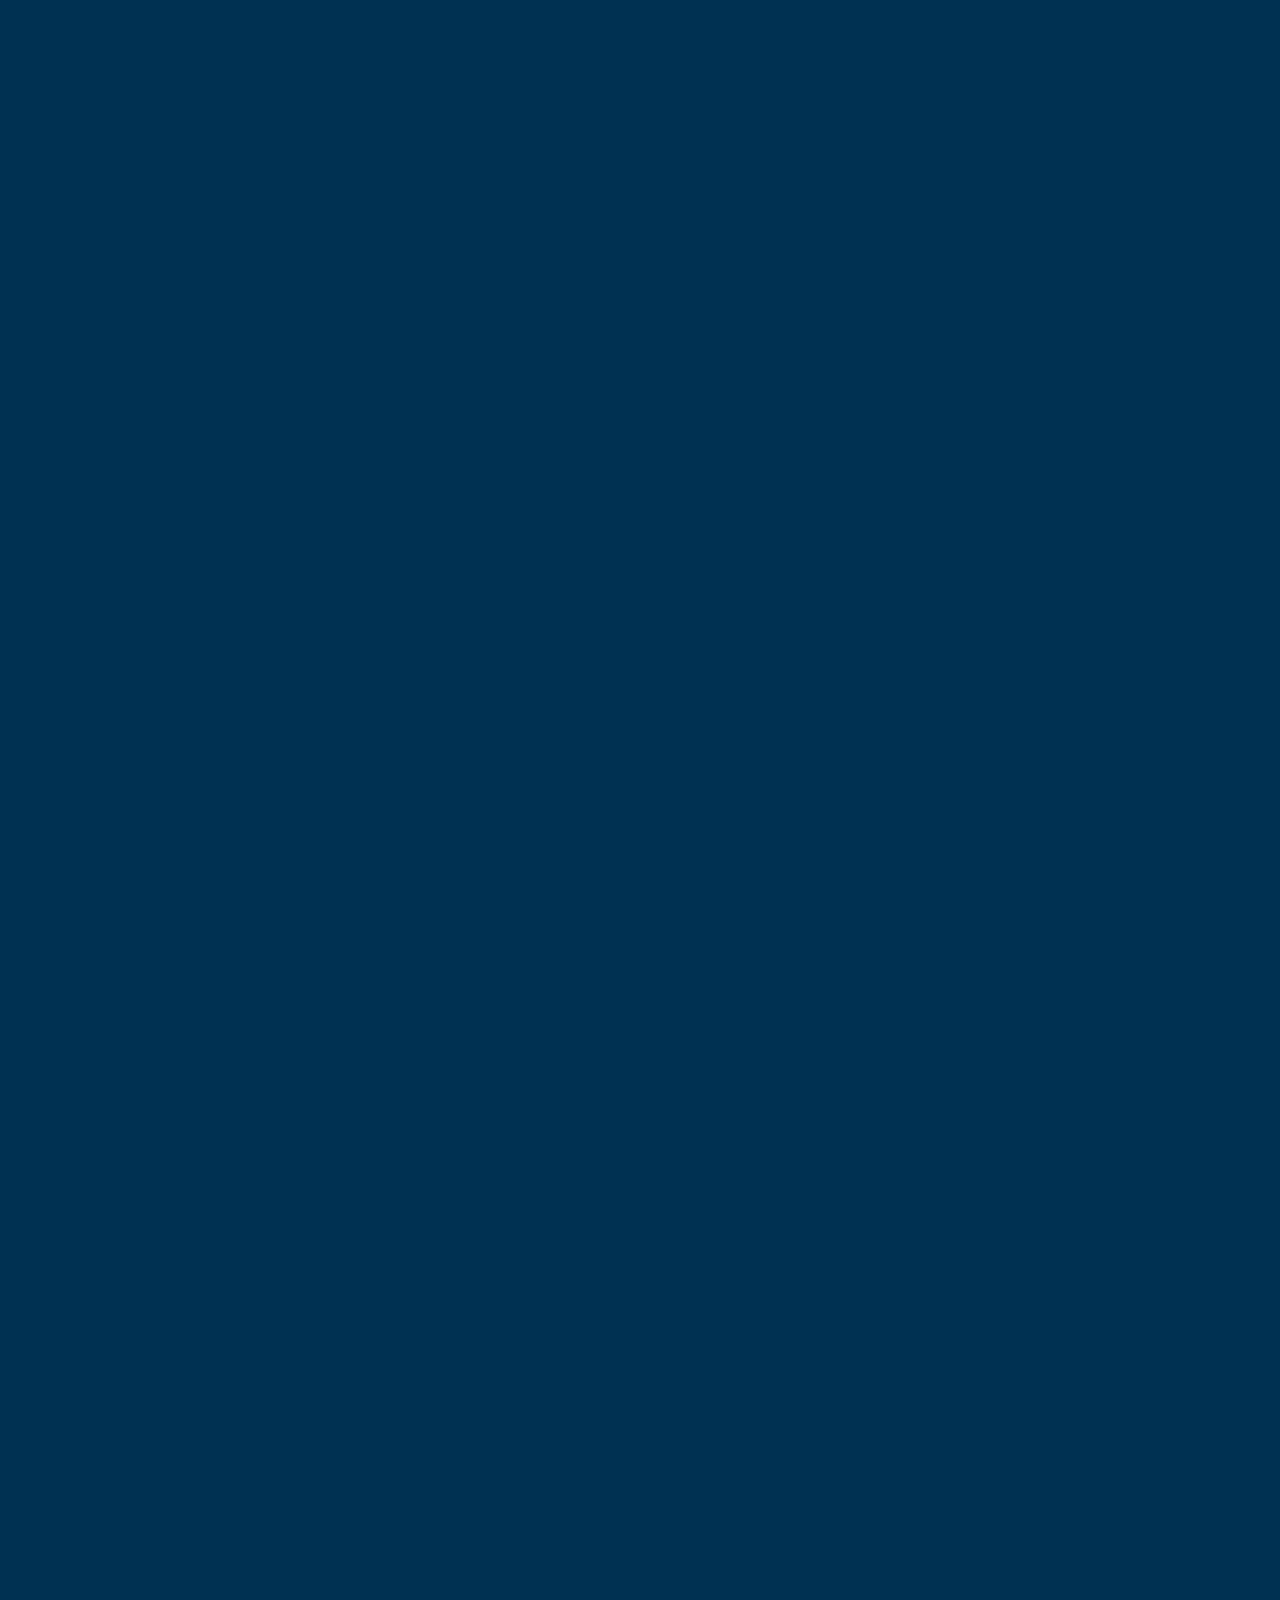
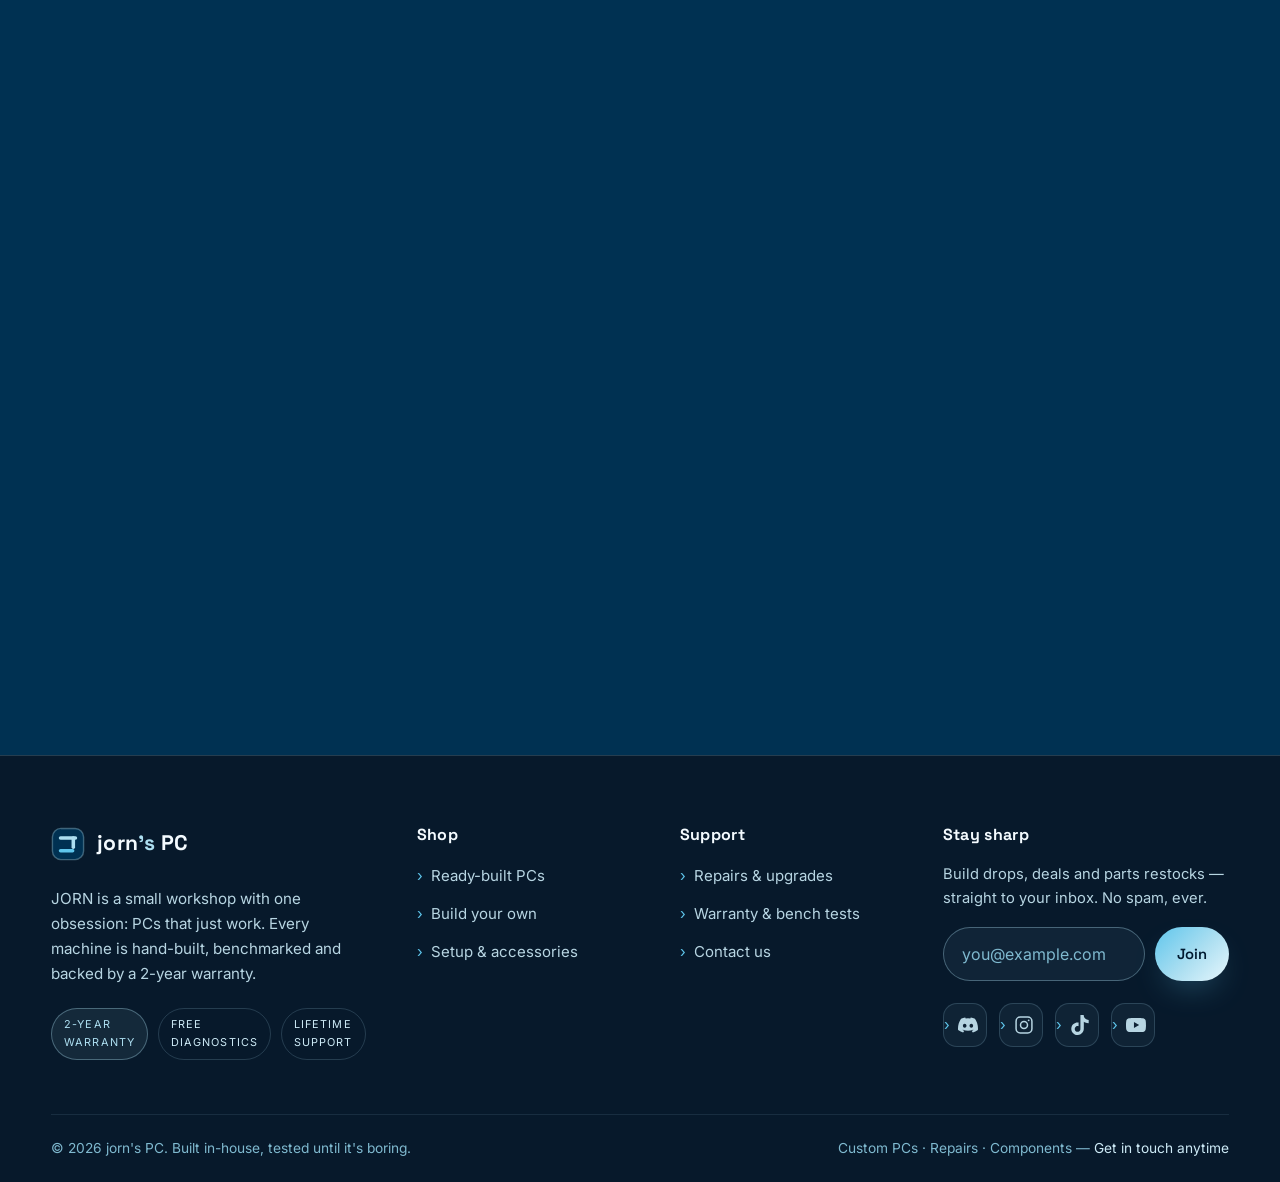
==== commit c83bd899: "v3.6: alive scrolling — ambient light field, scroll progress, spec ticker, richer reveal backdrop" ====
--- a/index.html
+++ b/index.html
@@ -17,6 +17,13 @@
   <noscript><style>.preloader{display:none}.reveal,.stagger>*{opacity:1 !important;transform:none !important;filter:none !important}.opening [data-hero]{opacity:1 !important;animation:none !important}.reveal-stage{opacity:1 !important}.rv-cta{opacity:1 !important;pointer-events:auto !important}.op-hero{opacity:1 !important;animation:none !important}</style></noscript>
 
   <div class="page-curtain" id="pageCurtain" aria-hidden="true"></div>
+
+  <div class="ambient" aria-hidden="true">
+    <i class="amb-orb amb-orb--1"></i>
+    <i class="amb-orb amb-orb--2"></i>
+    <i class="amb-orb amb-orb--3"></i>
+  </div>
+  <div class="scroll-progress" aria-hidden="true"><i id="scrollBar"></i></div>
 
   <div class="preloader" aria-hidden="true">
     <div class="loader-logo">
@@ -102,6 +109,21 @@
         <p class="sec-join">Every JORN is hand-assembled, benchmarked and shipped with a 2-year warranty. Hover a machine to wake the glow — pick your tier.</p>
       </div>
       <div class="store-grid stagger" id="storeHome"></div>
+
+      <div class="spec-ticker" aria-hidden="true">
+        <div class="spec-ticker-track">
+          <span>RTX 5090 · Ryzen 9 9950X3D · 64GB DDR5 · 175 FPS @ 4K</span>
+          <span>RTX 5070 Ti · Ryzen 7 9800X3D · 32GB DDR5 · 210 FPS @ 1440p</span>
+          <span>RTX 5060 · Ryzen 5 7600X · 16GB DDR5 · 200 FPS @ 1080p</span>
+          <span>2-year warranty · free diagnostics · lifetime support</span>
+          <span>Hand-built · benchmarked · burn-in tested</span>
+          <span>RTX 5090 · Ryzen 9 9950X3D · 64GB DDR5 · 175 FPS @ 4K</span>
+          <span>RTX 5070 Ti · Ryzen 7 9800X3D · 32GB DDR5 · 210 FPS @ 1440p</span>
+          <span>RTX 5060 · Ryzen 5 7600X · 16GB DDR5 · 200 FPS @ 1080p</span>
+          <span>2-year warranty · free diagnostics · lifetime support</span>
+          <span>Hand-built · benchmarked · burn-in tested</span>
+        </div>
+      </div>
     </div>
   </section>
 
@@ -112,6 +134,9 @@
         <span class="rv-eyebrow">REVEAL</span>
         <p>Performance, unveiled.</p>
       </div>
+
+      <div class="rv-sweep" aria-hidden="true"><i></i><i></i><i></i><i></i></div>
+      <div class="rv-motes" aria-hidden="true"><i></i><i></i><i></i><i></i><i></i><i></i></div>
 
       <div class="reveal-stage" id="revealStage" aria-hidden="true">
         <div class="rv-text" id="rvText">
--- a/css/style.css
+++ b/css/style.css
@@ -1226,10 +1226,10 @@
 /* ============================================================
    JORN // REVEAL � scroll-staged flythrough
    ============================================================ */
-.reveal{ position:relative; height:680vh; background:#030407; }
+.reveal{ position:relative; height:480vh; background:transparent; }
 .reveal-sticky{
   position:sticky; top:0; height:100vh; overflow:hidden;
-  background:radial-gradient(58% 46% at 50% 46%, #07121f, #030407 74%);
+  background:radial-gradient(58% 46% at 50% 46%, rgba(7,18,31,.55), rgba(3,4,7,.18) 74%);
 }
 .reveal-head{
   position:absolute; top:clamp(20px,5vh,48px); left:50%; transform:translateX(-50%);
@@ -1242,7 +1242,7 @@
 .reveal-head .rv-eyebrow::before{ content:"JORN // "; color:var(--ice-dim); }
 .reveal-head p{ font-size:.74rem; letter-spacing:.34em; text-transform:uppercase; color:var(--ice-dim); margin-top:8px; }
 .reveal-stage{
-  position:absolute; inset:0; display:grid; place-items:center; overflow:hidden;
+  position:absolute; inset:0; z-index:2; display:grid; place-items:center; overflow:hidden;
   opacity:0; will-change:transform, opacity;
 }
 .rv-text{
@@ -1482,3 +1482,92 @@
 @media (prefers-reduced-motion: reduce){
   .preloader{ animation:preloaderOut .01s linear 0s forwards; }
 }
+
+/* ============================================================
+   v3.6 — always-alive scrolling (ambient, progress, ticker)
+   ============================================================ */
+
+/* Page-wide ambient light field — no scroll position is ever flat black */
+.ambient{
+  position:fixed; inset:0; z-index:0; pointer-events:none; overflow:hidden;
+  background:
+    radial-gradient(46% 34% at 82% 8%, rgba(159,123,234,.10), transparent 70%),
+    radial-gradient(40% 34% at 10% 46%, rgba(76,215,246,.07), transparent 72%),
+    radial-gradient(36% 30% at 68% 86%, rgba(95,198,236,.06), transparent 70%);
+}
+.amb-orb{ position:absolute; border-radius:50%; filter:blur(72px); mix-blend-mode:screen; will-change:transform; }
+.amb-orb--1{ width:46vw; height:46vw; left:-12vw; top:-8vh; background:radial-gradient(circle, rgba(159,123,234,.28), transparent 68%); animation:ambDrift1 36s ease-in-out infinite alternate; }
+.amb-orb--2{ width:38vw; height:38vw; right:-10vw; top:32vh; background:radial-gradient(circle, rgba(76,215,246,.24), transparent 68%); animation:ambDrift2 44s ease-in-out infinite alternate; }
+.amb-orb--3{ width:30vw; height:30vw; left:26vw; bottom:-12vh; background:radial-gradient(circle, rgba(95,198,236,.18), transparent 68%); animation:ambDrift3 40s ease-in-out infinite alternate; }
+@keyframes ambDrift1{ from{ transform:translate3d(0,0,0) scale(1);} to{ transform:translate3d(9vw,11vh,0) scale(1.18);} }
+@keyframes ambDrift2{ from{ transform:translate3d(0,0,0) scale(1.1);} to{ transform:translate3d(-7vw,-12vh,0) scale(.95);} }
+@keyframes ambDrift3{ from{ transform:translate3d(0,0,0) scale(1);} to{ transform:translate3d(-6vw,10vh,0) scale(1.22);} }
+
+/* Top hairline: page scroll progress */
+.scroll-progress{
+  position:fixed; top:0; left:0; width:100%; height:2px; z-index:130;
+  pointer-events:none; background:rgba(173,223,241,.07);
+}
+.scroll-progress i{
+  display:block; height:100%; width:100%; transform-origin:0 50%; transform:scaleX(0);
+  background:var(--grad-accent); box-shadow:0 0 14px var(--glow);
+}
+
+/* Machine cards: gentle scroll drift (JS sets inline translateY) */
+.machines .store-visual{ transition:transform .35s cubic-bezier(.2,.7,.2,1); will-change:transform; }
+
+/* Spec ticker — infinite marquee of machine stats */
+.spec-ticker{
+  margin-top:64px; overflow:hidden;
+  -webkit-mask-image:linear-gradient(90deg, transparent, #000 12%, #000 88%, transparent);
+  mask-image:linear-gradient(90deg, transparent, #000 12%, #000 88%, transparent);
+  border-block:1px solid rgba(173,223,241,.10);
+}
+.spec-ticker-track{ display:flex; width:max-content; animation:ticker 34s linear infinite; }
+.spec-ticker-track span{
+  font-family:var(--font-head); font-size:.72rem; letter-spacing:.22em; text-transform:uppercase;
+  color:var(--ice-dim); padding:14px 0; white-space:nowrap;
+}
+.spec-ticker-track span::before{
+  content:""; display:inline-block; width:5px; height:5px; border-radius:50%;
+  background:#5FC6EC; box-shadow:0 0 10px #5FC6EC; margin:0 26px 2px; opacity:.75;
+}
+@keyframes ticker{ from{ transform:translateX(0);} to{ transform:translateX(-50%);} }
+
+/* Reveal backdrop: drifting light beams + rising motes */
+.rv-sweep{ position:absolute; inset:0; z-index:0; pointer-events:none; overflow:hidden; }
+.rv-sweep i{
+  position:absolute; width:1px; height:44vh; top:-12vh; opacity:.45;
+  background:linear-gradient(180deg, transparent, rgba(173,223,241,.55), transparent);
+  animation:rvBeam 8s linear infinite;
+}
+.rv-sweep i:nth-child(1){ left:12%; }
+.rv-sweep i:nth-child(2){ left:33%; animation-delay:-5s; animation-duration:10s; }
+.rv-sweep i:nth-child(3){ left:63%; animation-delay:-3s; animation-duration:8.5s; }
+.rv-sweep i:nth-child(4){ left:87%; opacity:.3; animation-delay:-7s; animation-duration:11s; }
+@keyframes rvBeam{ from{ transform:translateY(0);} to{ transform:translateY(58vh);} }
+.rv-motes{ position:absolute; inset:0; z-index:0; pointer-events:none; overflow:hidden; }
+.rv-motes i{
+  position:absolute; bottom:-4vh; width:3px; height:3px; border-radius:50%;
+  background:#ADDFF1; box-shadow:0 0 9px #5FC6EC; opacity:0; animation:rvMote 14s linear infinite;
+}
+.rv-motes i:nth-child(1){ left:8%; }
+.rv-motes i:nth-child(2){ left:26%; animation-delay:3.5s; }
+.rv-motes i:nth-child(3){ left:47%; animation-delay:7s; }
+.rv-motes i:nth-child(4){ left:63%; animation-delay:2.2s; }
+.rv-motes i:nth-child(5){ left:81%; animation-delay:5.6s; }
+.rv-motes i:nth-child(6){ left:92%; animation-delay:9s; }
+@keyframes rvMote{
+  0%{ transform:translateY(0); opacity:0; } 8%{ opacity:.7; }
+  90%{ opacity:.7; } 100%{ transform:translateY(-112vh); opacity:0; }
+}
+
+/* Photo dwell-zoom while the machine sports stage plays */
+.reveal-stage[data-spin="1"] .rv-shot{ transform:scale(1.07); }
+.rv-shot{ transition:transform .5s cubic-bezier(.16,1,.3,1); }
+
+/* Reduced motion: freeze the scenery, keep reveal content static */
+@media (prefers-reduced-motion: reduce){
+  .rv-sweep, .rv-motes, .spec-ticker-track{ animation:none; }
+  .amb-orb{ animation:none; }
+}
